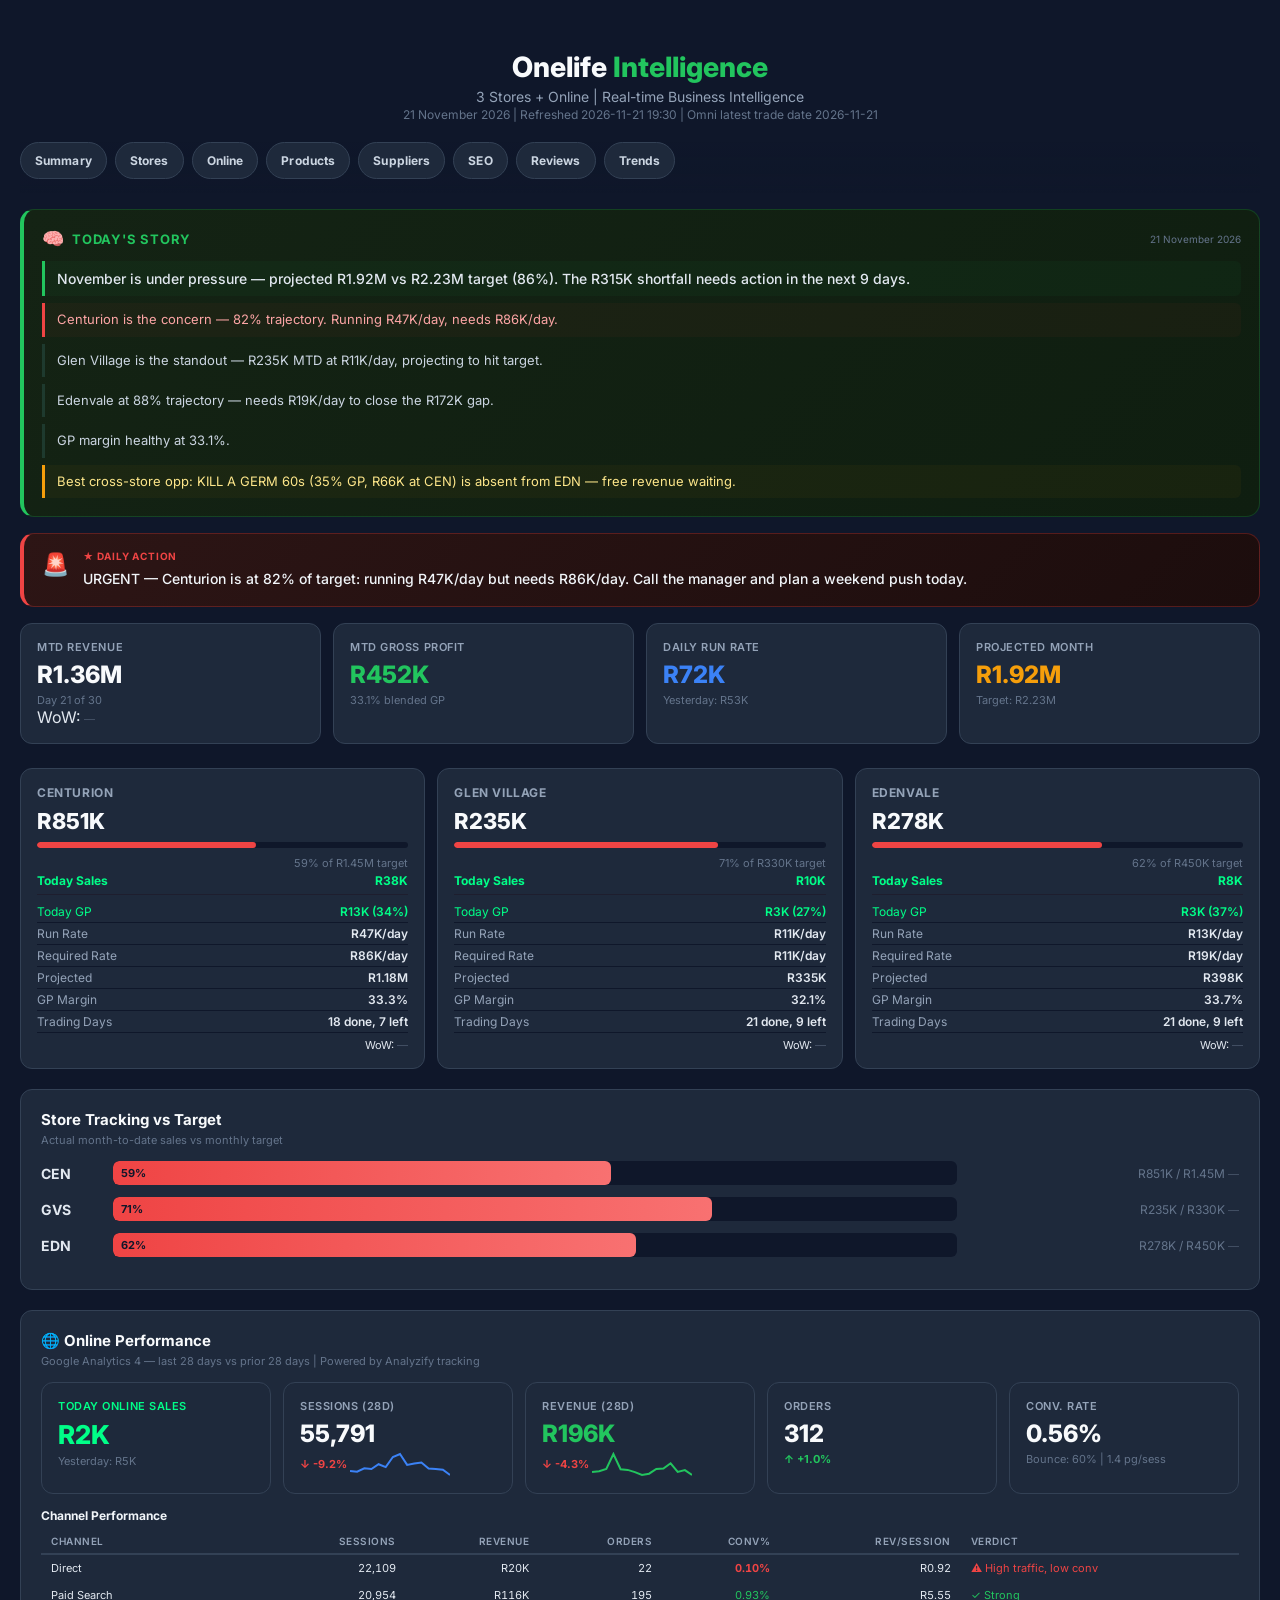
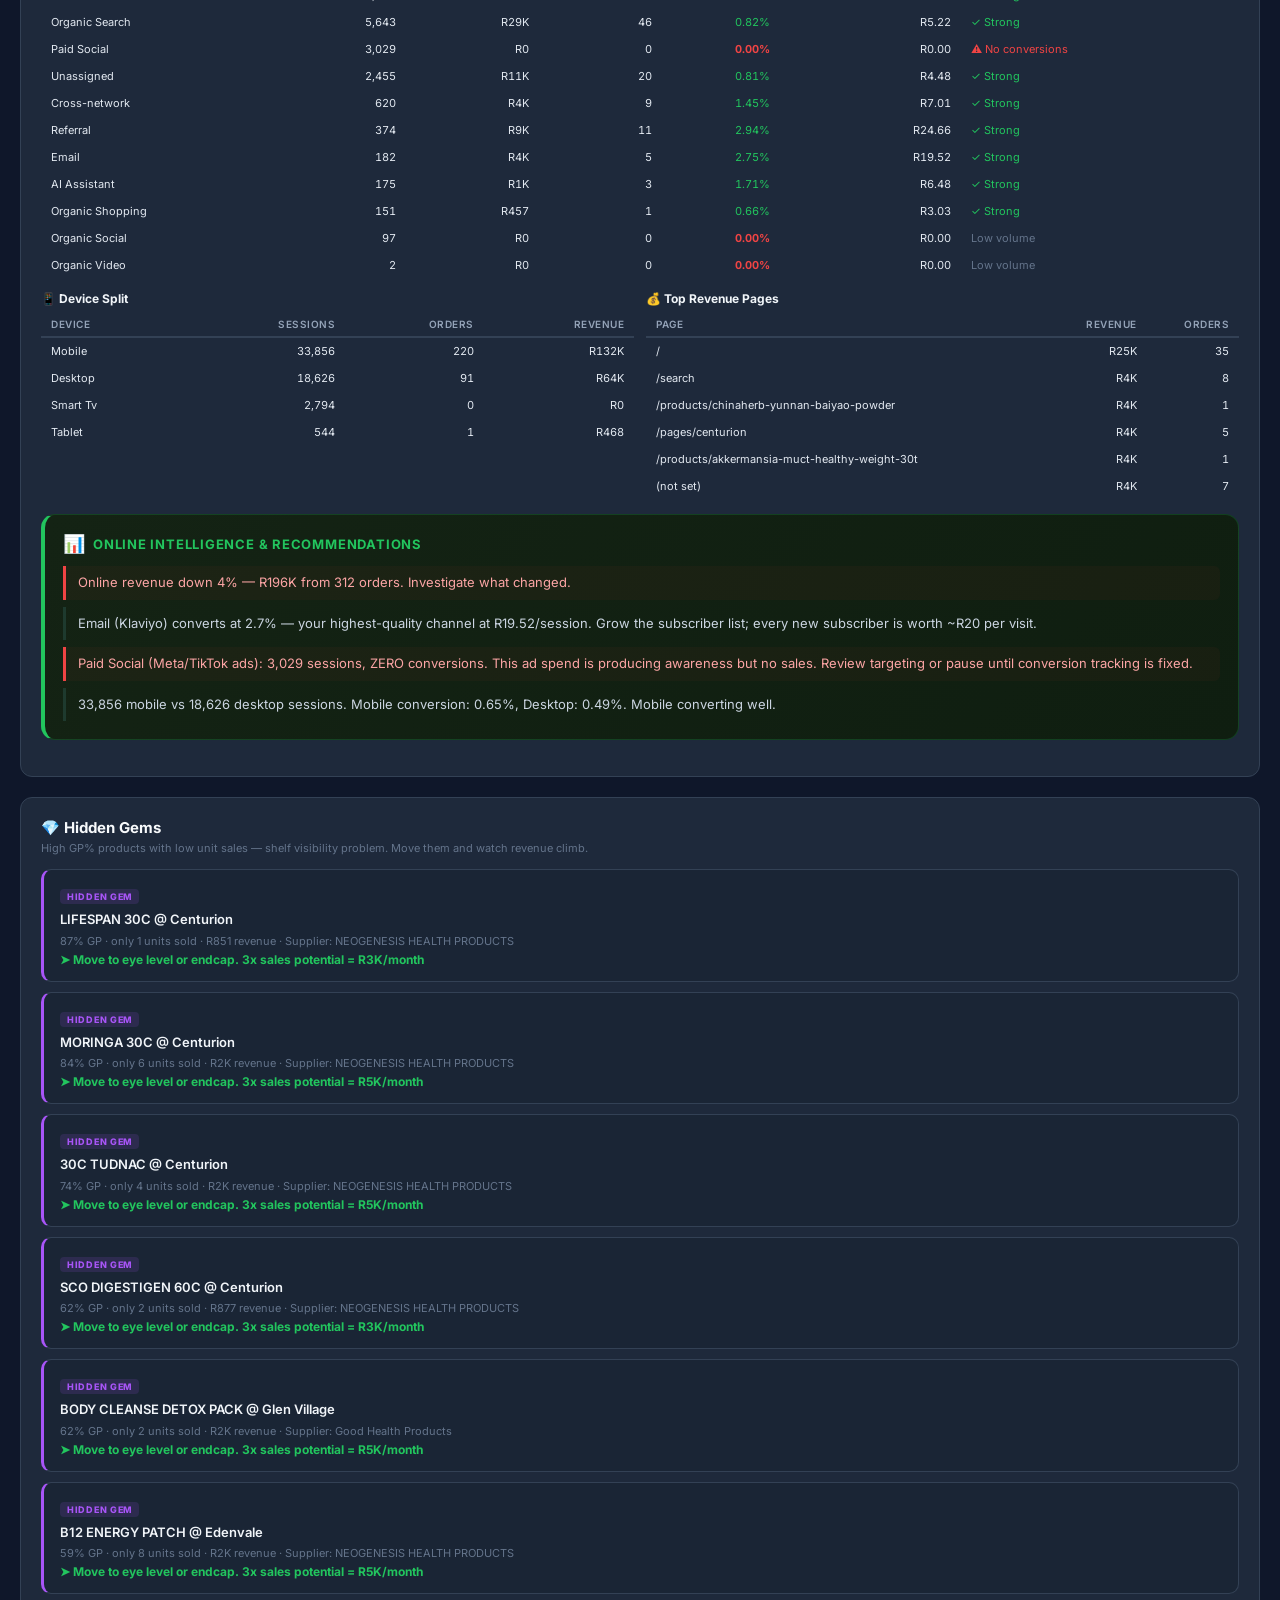
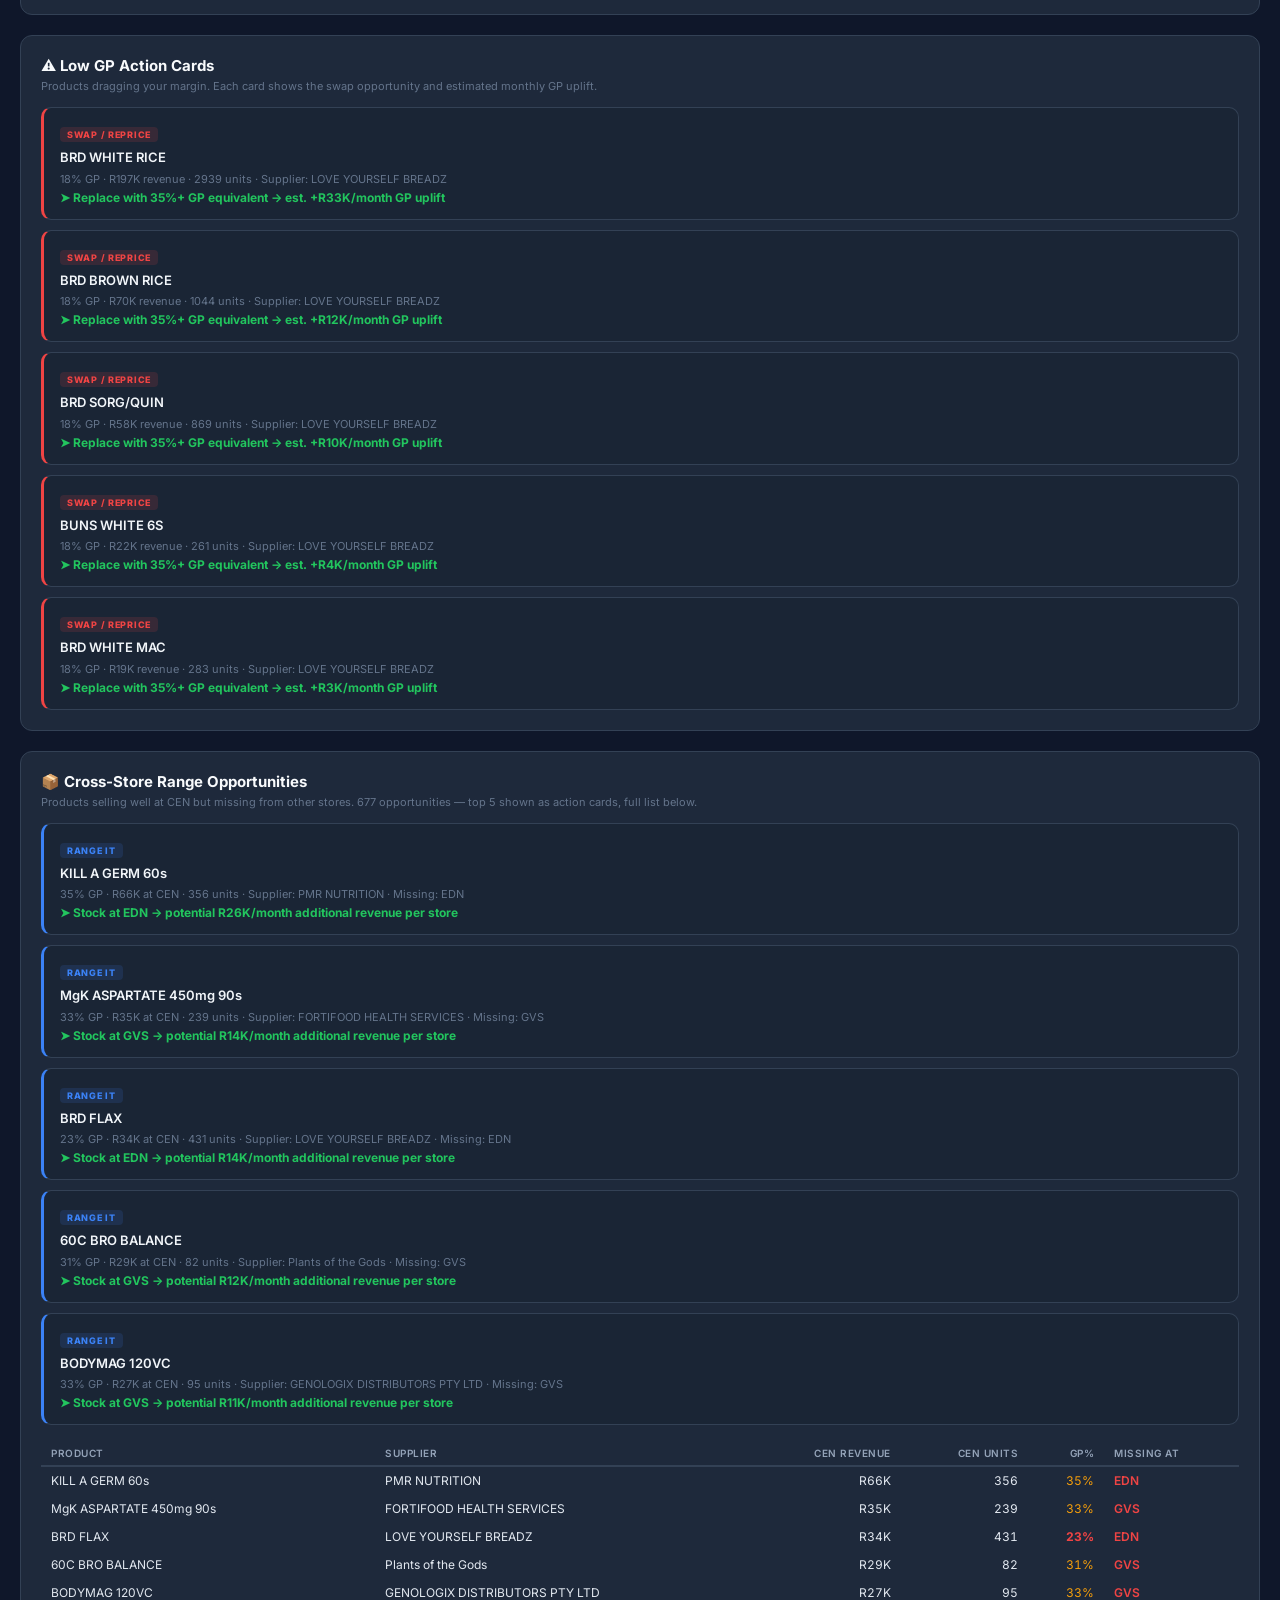
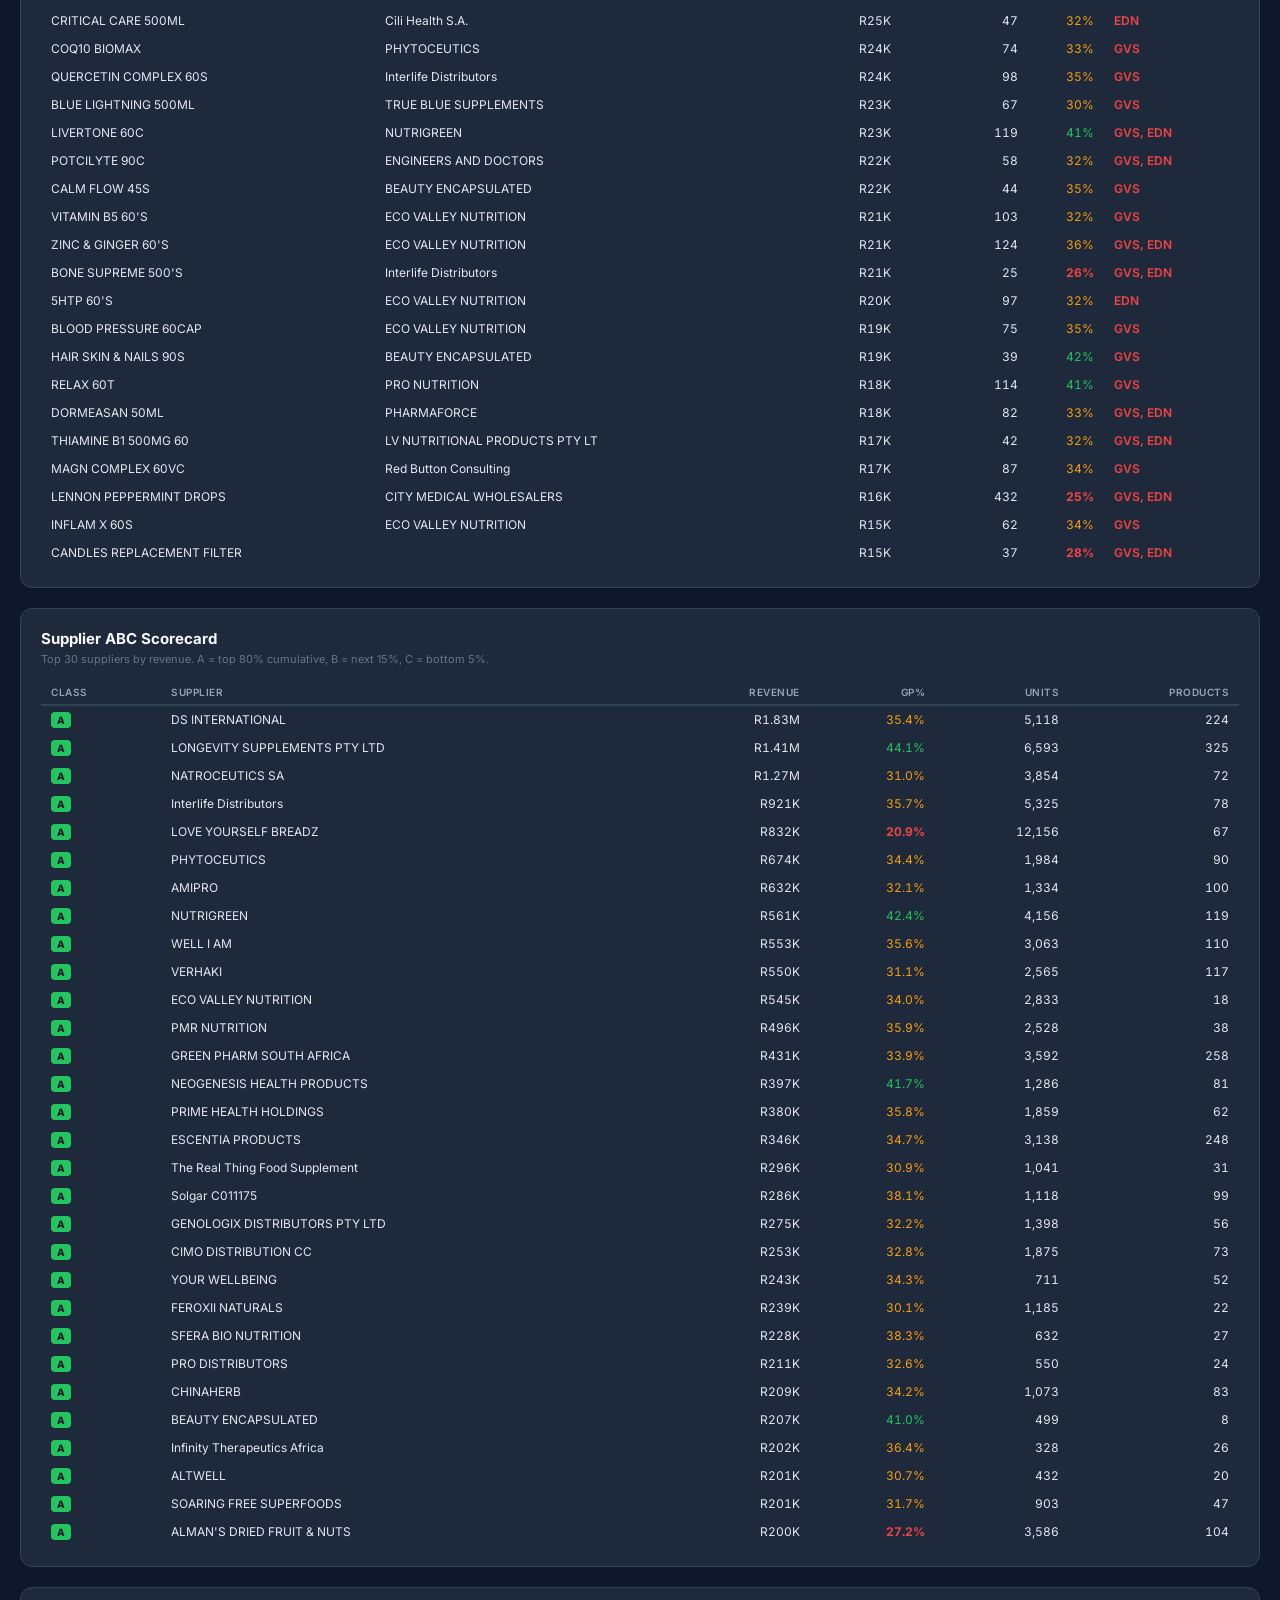
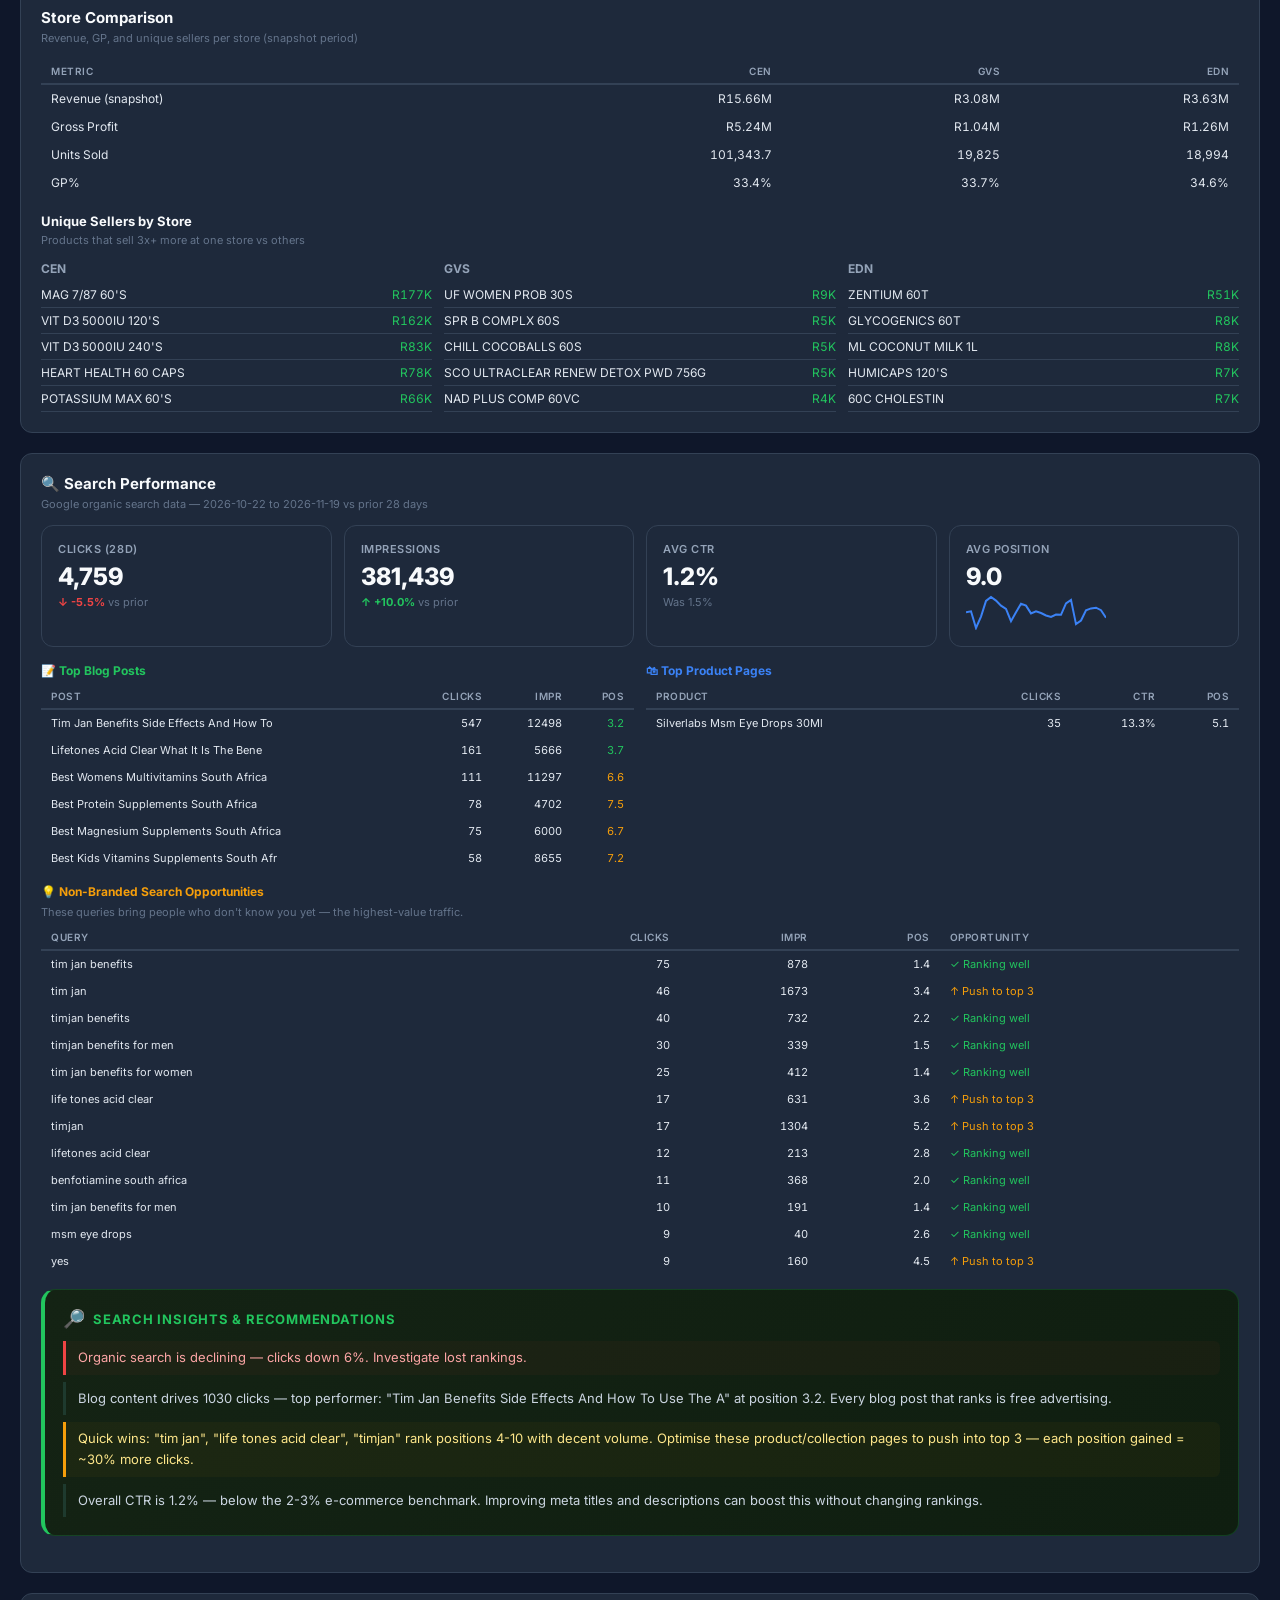
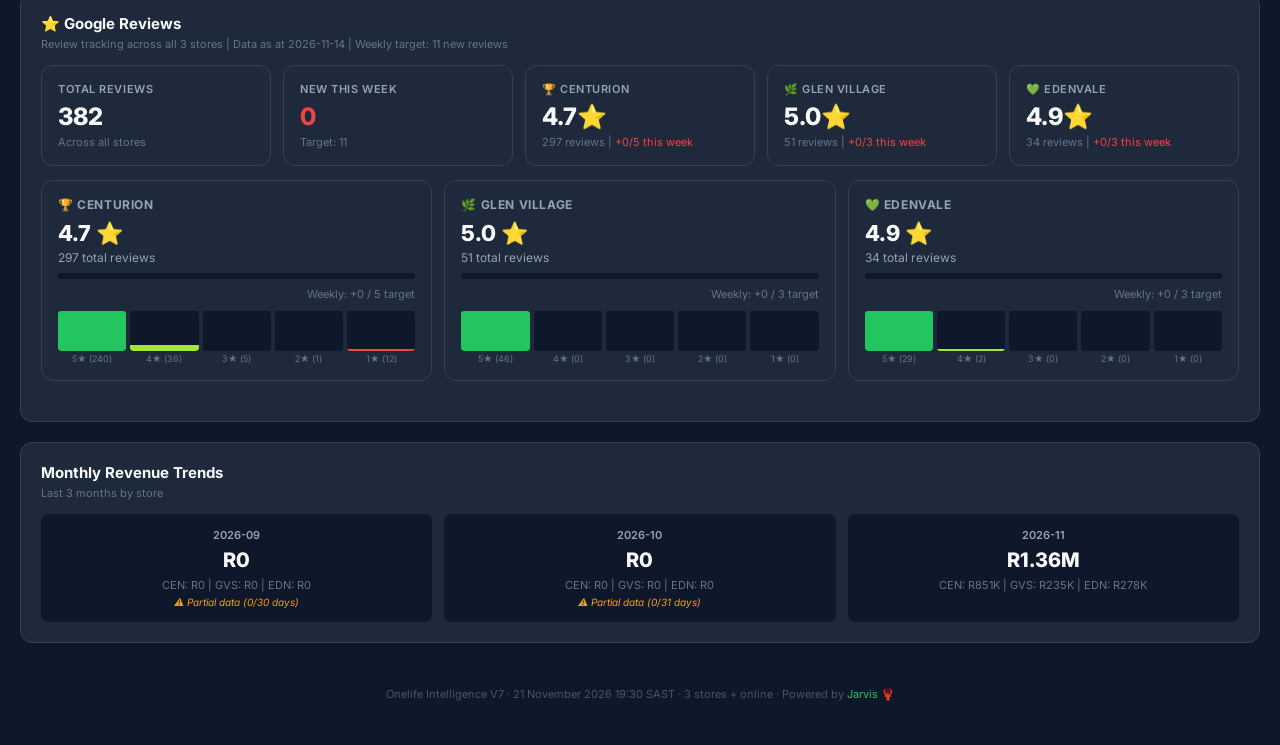
==== index.html @ 2c0de356 "chore: evening intelligence update" ====
<!DOCTYPE html>
<html lang="en"><head>
<meta charset="UTF-8"><meta name="viewport" content="width=device-width, initial-scale=1.0">
<title>Onelife Intelligence | V8</title>
<link href="https://fonts.googleapis.com/css2?family=Inter:wght@400;500;600;700;800&display=swap" rel="stylesheet">
<style>

*{margin:0;padding:0;box-sizing:border-box}
body{font-family:'Inter',sans-serif;background:#0f172a;color:#e2e8f0;min-height:100vh}
html{scroll-behavior:smooth}
.container{max-width:1400px;margin:0 auto;padding:20px}
header{text-align:center;padding:30px 0 20px}
header h1{font-size:28px;font-weight:800;color:#f8fafc}
header h1 span{color:#22c55e}
header .sub{color:#94a3b8;font-size:14px;margin-top:4px}
header .date{color:#64748b;font-size:12px;margin-top:2px}
.quick-nav{position:sticky;top:10px;z-index:30;display:flex;gap:8px;overflow-x:auto;padding:0 0 14px;margin-bottom:16px;background:linear-gradient(180deg,rgba(15,23,42,.98),rgba(15,23,42,.92) 82%,rgba(15,23,42,0))}
.quick-nav::-webkit-scrollbar{display:none}
.quick-nav a{display:inline-flex;align-items:center;justify-content:center;white-space:nowrap;padding:10px 14px;border-radius:999px;border:1px solid #334155;background:#1e293b;color:#cbd5e1;text-decoration:none;font-size:12px;font-weight:700;letter-spacing:.01em}
.quick-nav a:hover{background:#22c55e;color:#0f172a;border-color:#22c55e}
.jump-target{scroll-margin-top:90px}

.kpi-strip{display:grid;grid-template-columns:repeat(auto-fit,minmax(160px,1fr));gap:12px;margin-bottom:24px}
.kpi{background:#1e293b;border:1px solid #334155;border-radius:12px;padding:16px}
.kpi .label{color:#94a3b8;font-size:11px;font-weight:600;text-transform:uppercase;letter-spacing:.05em}
.kpi .val{font-size:24px;font-weight:800;color:#f8fafc;margin:6px 0 4px}
.kpi .note{color:#64748b;font-size:11px}
.green{color:#22c55e!important} .red{color:#ef4444!important} .blue{color:#3b82f6!important} .yellow{color:#f59e0b!important} .grey{color:#94a3b8!important}

.card{background:#1e293b;border:1px solid #334155;border-radius:12px;padding:20px;margin-bottom:20px;overflow-x:auto}
.card h3{color:#f8fafc;font-size:15px;margin-bottom:4px}
.card .desc{color:#64748b;font-size:11px;margin-bottom:14px}

.narrative{background:linear-gradient(135deg,#1e293b,#1a2332);border:1px solid #334155;border-left:4px solid #22c55e;border-radius:12px;padding:20px;margin-bottom:20px}
.narrative h3{color:#22c55e;font-size:13px;margin-bottom:10px}
.narrative p{line-height:1.7;color:#cbd5e1;font-size:13px}

/* Store Detail Cards */
.store-grid{display:grid;grid-template-columns:repeat(3,1fr);gap:12px;margin-bottom:20px}
.store-card{background:#1e293b;border:1px solid #334155;border-radius:12px;padding:16px}
.store-card .sname{font-size:12px;font-weight:700;color:#94a3b8;text-transform:uppercase;letter-spacing:.05em;margin-bottom:8px}
.store-card .srev{font-size:22px;font-weight:800;color:#f8fafc;margin-bottom:4px}
.store-card .srow{display:flex;justify-content:space-between;font-size:12px;color:#94a3b8;padding:3px 0;border-bottom:1px solid #0f172a}
.store-card .srow .sv{color:#e2e8f0;font-weight:600}
.store-card .bar-mini{background:#0f172a;border-radius:4px;height:6px;margin:8px 0;overflow:hidden}
.store-card .bar-fill{height:100%;border-radius:4px}
.bar-fill.ok{background:#22c55e} .bar-fill.warn{background:#f59e0b} .bar-fill.bad{background:#ef4444}
.store-card .spct{font-size:11px;color:#64748b;text-align:right}
.store-card .highlight{color:#22c55e;font-weight:700}
.store-card .alert{color:#ef4444;font-weight:700}

.progress-row{display:flex;align-items:center;margin-bottom:12px}
.progress-row .sn{width:60px;font-weight:700;font-size:14px}
.progress-row .bar-wrap{flex:1;background:#0f172a;border-radius:6px;height:24px;margin:0 12px;overflow:hidden}
.progress-row .bar{height:100%;border-radius:6px;display:flex;align-items:center;padding-left:8px;font-size:11px;font-weight:700;color:#0f172a}
.bar.ok{background:linear-gradient(90deg,#22c55e,#4ade80)}
.bar.warn{background:linear-gradient(90deg,#f59e0b,#fbbf24)}
.bar.bad{background:linear-gradient(90deg,#ef4444,#f87171)}
.progress-row .spark{width:130px;text-align:center}
.progress-row .tgt{width:140px;text-align:right;color:#64748b;font-size:12px}

table{width:100%;border-collapse:collapse;font-size:12px}
th{text-align:left;color:#94a3b8;font-weight:600;font-size:10px;text-transform:uppercase;letter-spacing:.05em;padding:6px 10px;border-bottom:2px solid #334155}
td{padding:6px 10px;border-bottom:1px solid #1e293b22}
.card table tr:hover{background:#0f172a}
.num{text-align:right;font-variant-numeric:tabular-nums}
.miss{color:#ef4444;font-weight:600}
.gph{color:#22c55e} .gpm{color:#f59e0b} .gpl{color:#ef4444;font-weight:700}

.abc-a{background:#22c55e;color:#0f172a;padding:2px 6px;border-radius:4px;font-weight:800;font-size:10px}
.abc-b{background:#3b82f6;color:#f8fafc;padding:2px 6px;border-radius:4px;font-weight:800;font-size:10px}
.abc-c{background:#64748b;color:#f8fafc;padding:2px 6px;border-radius:4px;font-weight:800;font-size:10px}

.ugrid{display:grid;grid-template-columns:repeat(3,1fr);gap:12px}
.ustore h4{color:#94a3b8;font-size:12px;margin-bottom:6px}
.uitem{padding:5px 0;border-bottom:1px solid #334155;font-size:12px;display:flex;justify-content:space-between}
.uitem .num{color:#22c55e}
.dim{color:#475569}

.mgrid{display:grid;grid-template-columns:repeat(3,1fr);gap:12px;text-align:center}
.mcard{background:#0f172a;border-radius:8px;padding:14px}
.mcard .mo{color:#94a3b8;font-size:11px;font-weight:600}
.mcard .tot{font-size:20px;font-weight:800;color:#f8fafc;margin:6px 0}
.mcard .bd{font-size:11px;color:#64748b}
.mcard .incomplete{color:#f59e0b;font-size:10px;font-style:italic;margin-top:4px}

.data-warning{background:#1e293b;border:1px solid #f59e0b;border-radius:8px;padding:12px;margin-bottom:16px;font-size:12px;color:#fbbf24;display:flex;align-items:center;gap:8px}
.data-warning .icon{font-size:16px}

/* Today's Story */
.story-card{background:linear-gradient(135deg,#142314,#0f1e10);border:1px solid #22c55e33;border-left:4px solid #22c55e;border-radius:14px;padding:18px;margin-bottom:16px}
.story-header{display:flex;align-items:center;gap:8px;margin-bottom:12px}
.story-title{color:#22c55e;font-size:13px;font-weight:700;text-transform:uppercase;letter-spacing:.06em}
.story-date{color:#64748b;font-size:10px;margin-left:auto}
.story-sentences{display:flex;flex-direction:column;gap:7px}
.story-sentence{color:#cbd5e1;font-size:13px;line-height:1.65;padding:6px 12px;border-left:3px solid #1e3a2e;border-radius:0 6px 6px 0}
.story-sentence.lead{color:#e2e8f0;font-size:14px;font-weight:500;border-left-color:#22c55e;background:#22c55e0a}
.story-sentence.alert-sentence{border-left-color:#ef4444;color:#fca5a5;background:#ef44440a}
.story-sentence.opp-sentence{border-left-color:#f59e0b;color:#fde68a;background:#f59e0b0a}

/* Daily Action */
.daily-action{border-radius:14px;padding:16px 18px;margin-bottom:16px;display:flex;align-items:flex-start;gap:14px}
.daily-action.urgent{background:linear-gradient(135deg,#2d1515,#1c0d0d);border:1px solid #ef444444;border-left:4px solid #ef4444}
.daily-action.opportunity{background:linear-gradient(135deg,#0e1e3a,#091525);border:1px solid #3b82f644;border-left:4px solid #3b82f6}
.daily-action.margin{background:linear-gradient(135deg,#1e1a0a,#150f05);border:1px solid #f59e0b44;border-left:4px solid #f59e0b}
.da-icon{font-size:22px;flex-shrink:0;margin-top:1px}
.da-label{font-size:10px;font-weight:700;text-transform:uppercase;letter-spacing:.08em;margin-bottom:5px}
.urgent .da-label{color:#ef4444}.opportunity .da-label{color:#3b82f6}.margin .da-label{color:#f59e0b}
.da-text{color:#f1f5f9;font-size:14px;line-height:1.65;font-weight:500}

/* Action Cards (low GP / hidden gems) */
.action-cards{display:flex;flex-direction:column;gap:10px}
.action-card{border-radius:10px;padding:14px 16px;border:1px solid #334155;background:#1a2535}
.action-card.swap{border-left:3px solid #ef4444}
.action-card.gem{border-left:3px solid #a855f7}
.action-card.range{border-left:3px solid #3b82f6}
.ac-badge{display:inline-block;font-size:9px;font-weight:800;text-transform:uppercase;letter-spacing:.08em;padding:2px 7px;border-radius:4px;margin-bottom:6px}
.ac-badge.swap{background:#ef444422;color:#ef4444}.ac-badge.gem{background:#a855f722;color:#a855f7}.ac-badge.range{background:#3b82f622;color:#3b82f6}
.ac-title{color:#f1f5f9;font-size:13px;font-weight:600;line-height:1.5;margin-bottom:4px}
.ac-meta{color:#64748b;font-size:11px}
.ac-uplift{color:#22c55e;font-weight:700;font-size:12px;margin-top:4px}

/* WoW badge in store card */
.store-wow{text-align:right;margin-top:5px;font-size:11px}

footer{text-align:center;padding:24px 0;color:#475569;font-size:11px}
footer .lo{color:#22c55e}

@media(max-width:768px){
.kpi-strip{grid-template-columns:repeat(2,1fr)}
.ugrid,.mgrid,.store-grid{grid-template-columns:1fr}
.progress-row .spark{display:none}
div[style*="grid-template-columns:1fr 1fr"]{grid-template-columns:1fr!important}
.quick-nav{top:8px;padding-bottom:12px}
}

</style></head><body><div class="container">
<header><h1>Onelife <span>Intelligence</span></h1>
<div class="sub">3 Stores + Online | Real-time Business Intelligence</div>
<div class="date">21 November 2026 | Refreshed 2026-11-21 19:30 | Omni latest trade date 2026-11-21</div>
</header>
<nav class="quick-nav">
<a href="#summary">Summary</a>
<a href="#stores">Stores</a>
<a href="#online">Online</a>
<a href="#products">Products</a>
<a href="#suppliers">Suppliers</a>
<a href="#seo">SEO</a>
<a href="#reviews">Reviews</a>
<a href="#trends">Trends</a>
</nav>
<div id="summary" class="jump-target"></div>
<div class="story-card">
<div class="story-header"><span style="font-size:18px">&#x1f9e0;</span><span class="story-title">Today's Story</span><span class="story-date">21 November 2026</span></div>
<div class="story-sentences">
<div class="story-sentence lead">November is under pressure — projected R1.92M vs R2.23M target (86%). The R315K shortfall needs action in the next 9 days.</div>
<div class="story-sentence alert-sentence">Centurion is the concern — 82% trajectory. Running R47K/day, needs R86K/day.</div>
<div class="story-sentence">Glen Village is the standout — R235K MTD at R11K/day, projecting to hit target.</div>
<div class="story-sentence">Edenvale at 88% trajectory — needs R19K/day to close the R172K gap.</div>
<div class="story-sentence">GP margin healthy at 33.1%.</div>
<div class="story-sentence opp-sentence">Best cross-store opp: KILL A GERM 60s (35% GP, R66K at CEN) is absent from EDN — free revenue waiting.</div>
</div></div>
<div class="daily-action urgent">
<div class="da-icon">&#x1f6a8;</div>
<div class="da-body">
<div class="da-label">&#x2605; Daily Action</div>
<div class="da-text">URGENT — Centurion is at 82% of target: running R47K/day but needs R86K/day. Call the manager and plan a weekend push today.</div>
</div></div>
<div class="kpi-strip">
<div class="kpi"><div class="label">MTD Revenue</div><div class="val">R1.36M</div><div class="note">Day 21 of 30</div><div class="wow">WoW: <span style="color:#475569;font-size:11px">—</span></div></div>
<div class="kpi"><div class="label">MTD Gross Profit</div><div class="val green">R452K</div><div class="note">33.1% blended GP</div></div>
<div class="kpi"><div class="label">Daily Run Rate</div><div class="val blue">R72K</div><div class="note">Yesterday: R53K</div></div>
<div class="kpi"><div class="label">Projected Month</div><div class="val yellow">R1.92M</div><div class="note">Target: R2.23M</div></div>
</div>
<div id="stores" class="jump-target"></div>
<div class="store-grid">
<div class="store-card">
<div class="sname">Centurion</div>
<div class="srev">R851K</div>
<div class="bar-mini"><div class="bar-fill bad" style="width:59%"></div></div>
<div class="spct">59% of R1.45M target</div>
<div class="srow" style="border-bottom:1px solid #1e1e2e;padding-bottom:6px;margin-bottom:6px"><span style="color:#00ff88;font-weight:700">Today Sales</span><span class="sv" style="color:#00ff88;font-weight:700">R38K</span></div>
<div class="srow"><span style="color:#00ff88">Today GP</span><span class="sv" style="color:#00ff88">R13K (34%)</span></div>
<div class="srow"><span>Run Rate</span><span class="sv">R47K/day</span></div>
<div class="srow"><span>Required Rate</span><span class="sv ">R86K/day</span></div>
<div class="srow"><span>Projected</span><span class="sv">R1.18M</span></div>
<div class="srow"><span>GP Margin</span><span class="sv">33.3%</span></div>
<div class="srow"><span>Trading Days</span><span class="sv">18 done, 7 left</span></div>
<div class="store-wow">WoW: <span style="color:#475569;font-size:11px">—</span></div>
</div>
<div class="store-card">
<div class="sname">Glen Village</div>
<div class="srev">R235K</div>
<div class="bar-mini"><div class="bar-fill bad" style="width:71%"></div></div>
<div class="spct">71% of R330K target</div>
<div class="srow" style="border-bottom:1px solid #1e1e2e;padding-bottom:6px;margin-bottom:6px"><span style="color:#00ff88;font-weight:700">Today Sales</span><span class="sv" style="color:#00ff88;font-weight:700">R10K</span></div>
<div class="srow"><span style="color:#00ff88">Today GP</span><span class="sv" style="color:#00ff88">R3K (27%)</span></div>
<div class="srow"><span>Run Rate</span><span class="sv">R11K/day</span></div>
<div class="srow"><span>Required Rate</span><span class="sv highlight">R11K/day</span></div>
<div class="srow"><span>Projected</span><span class="sv">R335K</span></div>
<div class="srow"><span>GP Margin</span><span class="sv">32.1%</span></div>
<div class="srow"><span>Trading Days</span><span class="sv">21 done, 9 left</span></div>
<div class="store-wow">WoW: <span style="color:#475569;font-size:11px">—</span></div>
</div>
<div class="store-card">
<div class="sname">Edenvale</div>
<div class="srev">R278K</div>
<div class="bar-mini"><div class="bar-fill bad" style="width:62%"></div></div>
<div class="spct">62% of R450K target</div>
<div class="srow" style="border-bottom:1px solid #1e1e2e;padding-bottom:6px;margin-bottom:6px"><span style="color:#00ff88;font-weight:700">Today Sales</span><span class="sv" style="color:#00ff88;font-weight:700">R8K</span></div>
<div class="srow"><span style="color:#00ff88">Today GP</span><span class="sv" style="color:#00ff88">R3K (37%)</span></div>
<div class="srow"><span>Run Rate</span><span class="sv">R13K/day</span></div>
<div class="srow"><span>Required Rate</span><span class="sv ">R19K/day</span></div>
<div class="srow"><span>Projected</span><span class="sv">R398K</span></div>
<div class="srow"><span>GP Margin</span><span class="sv">33.7%</span></div>
<div class="srow"><span>Trading Days</span><span class="sv">21 done, 9 left</span></div>
<div class="store-wow">WoW: <span style="color:#475569;font-size:11px">—</span></div>
</div>
</div>
<div class="card"><h3>Store Tracking vs Target</h3><div class="desc">Actual month-to-date sales vs monthly target</div>
<div class="progress-row"><div class="sn">CEN</div>
<div class="bar-wrap"><div class="bar bad" style="width:59%">59%</div></div>
<div class="spark"></div>
<div class="tgt">R851K / R1.45M <span style="color:#475569;font-size:11px">—</span></div></div>
<div class="progress-row"><div class="sn">GVS</div>
<div class="bar-wrap"><div class="bar bad" style="width:71%">71%</div></div>
<div class="spark"></div>
<div class="tgt">R235K / R330K <span style="color:#475569;font-size:11px">—</span></div></div>
<div class="progress-row"><div class="sn">EDN</div>
<div class="bar-wrap"><div class="bar bad" style="width:62%">62%</div></div>
<div class="spark"></div>
<div class="tgt">R278K / R450K <span style="color:#475569;font-size:11px">—</span></div></div>
</div>
<div id="online" class="card jump-target"><h3>&#x1f310; Online Performance</h3>
<div class="desc">Google Analytics 4 — last 28 days vs prior 28 days | Powered by Analyzify tracking</div>
<div class="kpi-strip" style="margin-bottom:14px">
<div class="kpi"><div class="label" style="color:#00ff88">Today Online Sales</div><div class="val" style="color:#00ff88;font-size:26px">R2K</div><div class="note">Yesterday: R5K</div></div>
<div class="kpi"><div class="label">Sessions (28d)</div><div class="val">55,791</div><div class="note"><span style="color:#ef4444;font-size:11px;font-weight:700">↓&nbsp;-9.2%</span> <svg width="100" height="25" style="vertical-align:middle"><polyline points="0.0,18.9 7.1,19.7 14.3,16.3 21.4,17.0 28.6,12.2 35.7,15.1 42.9,5.0 50.0,2.0 57.1,12.9 64.3,11.5 71.4,10.6 78.6,16.5 85.7,16.9 92.9,17.8 100.0,23.0" fill="none" stroke="#3b82f6" stroke-width="2"/></svg></div></div>
<div class="kpi"><div class="label">Revenue (28d)</div><div class="val green">R196K</div><div class="note"><span style="color:#ef4444;font-size:11px;font-weight:700">↓&nbsp;-4.3%</span> <svg width="100" height="25" style="vertical-align:middle"><polyline points="0.0,20.0 7.1,19.2 14.3,17.0 21.4,2.0 28.6,17.2 35.7,17.9 42.9,20.1 50.0,23.0 57.1,21.7 64.3,17.0 71.4,16.6 78.6,11.3 85.7,19.9 92.9,18.1 100.0,23.0" fill="none" stroke="#22c55e" stroke-width="2"/></svg></div></div>
<div class="kpi"><div class="label">Orders</div><div class="val">312</div><div class="note"><span style="color:#22c55e;font-size:11px;font-weight:700">↑&nbsp;+1.0%</span></div></div>
<div class="kpi"><div class="label">Conv. Rate</div><div class="val">0.56%</div><div class="note">Bounce: 60% | 1.4 pg/sess</div></div>
</div>
<h4 style="color:#f1f5f9;font-size:12px;margin-bottom:6px">Channel Performance</h4>
<table style="font-size:11px"><thead><tr><th>Channel</th><th class="num">Sessions</th><th class="num">Revenue</th><th class="num">Orders</th><th class="num">Conv%</th><th class="num">Rev/Session</th><th>Verdict</th></tr></thead><tbody>
<tr><td>Direct</td><td class="num">22,109</td><td class="num">R20K</td><td class="num">22</td><td class="num gpl">0.10%</td><td class="num">R0.92</td><td><span style="color:#ef4444">&#x26a0; High traffic, low conv</span></td></tr>
<tr><td>Paid Search</td><td class="num">20,954</td><td class="num">R116K</td><td class="num">195</td><td class="num gph">0.93%</td><td class="num">R5.55</td><td><span style="color:#22c55e">&#x2713; Strong</span></td></tr>
<tr><td>Organic Search</td><td class="num">5,643</td><td class="num">R29K</td><td class="num">46</td><td class="num gph">0.82%</td><td class="num">R5.22</td><td><span style="color:#22c55e">&#x2713; Strong</span></td></tr>
<tr><td>Paid Social</td><td class="num">3,029</td><td class="num">R0</td><td class="num">0</td><td class="num gpl">0.00%</td><td class="num">R0.00</td><td><span style="color:#ef4444">&#x26a0; No conversions</span></td></tr>
<tr><td>Unassigned</td><td class="num">2,455</td><td class="num">R11K</td><td class="num">20</td><td class="num gph">0.81%</td><td class="num">R4.48</td><td><span style="color:#22c55e">&#x2713; Strong</span></td></tr>
<tr><td>Cross-network</td><td class="num">620</td><td class="num">R4K</td><td class="num">9</td><td class="num gph">1.45%</td><td class="num">R7.01</td><td><span style="color:#22c55e">&#x2713; Strong</span></td></tr>
<tr><td>Referral</td><td class="num">374</td><td class="num">R9K</td><td class="num">11</td><td class="num gph">2.94%</td><td class="num">R24.66</td><td><span style="color:#22c55e">&#x2713; Strong</span></td></tr>
<tr><td>Email</td><td class="num">182</td><td class="num">R4K</td><td class="num">5</td><td class="num gph">2.75%</td><td class="num">R19.52</td><td><span style="color:#22c55e">&#x2713; Strong</span></td></tr>
<tr><td>AI Assistant</td><td class="num">175</td><td class="num">R1K</td><td class="num">3</td><td class="num gph">1.71%</td><td class="num">R6.48</td><td><span style="color:#22c55e">&#x2713; Strong</span></td></tr>
<tr><td>Organic Shopping</td><td class="num">151</td><td class="num">R457</td><td class="num">1</td><td class="num gph">0.66%</td><td class="num">R3.03</td><td><span style="color:#22c55e">&#x2713; Strong</span></td></tr>
<tr><td>Organic Social</td><td class="num">97</td><td class="num">R0</td><td class="num">0</td><td class="num gpl">0.00%</td><td class="num">R0.00</td><td><span style="color:#64748b">Low volume</span></td></tr>
<tr><td>Organic Video</td><td class="num">2</td><td class="num">R0</td><td class="num">0</td><td class="num gpl">0.00%</td><td class="num">R0.00</td><td><span style="color:#64748b">Low volume</span></td></tr>
</tbody></table>
<div style="display:grid;grid-template-columns:1fr 1fr;gap:12px;margin-top:12px">
<div>
<h4 style="color:#f1f5f9;font-size:12px;margin-bottom:6px">&#x1f4f1; Device Split</h4>
<table style="font-size:11px"><thead><tr><th>Device</th><th class="num">Sessions</th><th class="num">Orders</th><th class="num">Revenue</th></tr></thead><tbody>
<tr><td>Mobile</td><td class="num">33,856</td><td class="num">220</td><td class="num">R132K</td></tr>
<tr><td>Desktop</td><td class="num">18,626</td><td class="num">91</td><td class="num">R64K</td></tr>
<tr><td>Smart Tv</td><td class="num">2,794</td><td class="num">0</td><td class="num">R0</td></tr>
<tr><td>Tablet</td><td class="num">544</td><td class="num">1</td><td class="num">R468</td></tr>
</tbody></table></div>
<div>
<h4 style="color:#f1f5f9;font-size:12px;margin-bottom:6px">&#x1f4b0; Top Revenue Pages</h4>
<table style="font-size:11px"><thead><tr><th>Page</th><th class="num">Revenue</th><th class="num">Orders</th></tr></thead><tbody>
<tr><td>/</td><td class="num">R25K</td><td class="num">35</td></tr>
<tr><td>/search</td><td class="num">R4K</td><td class="num">8</td></tr>
<tr><td>/products/chinaherb-yunnan-baiyao-powder</td><td class="num">R4K</td><td class="num">1</td></tr>
<tr><td>/pages/centurion</td><td class="num">R4K</td><td class="num">5</td></tr>
<tr><td>/products/akkermansia-muct-healthy-weight-30t</td><td class="num">R4K</td><td class="num">1</td></tr>
<tr><td>(not set)</td><td class="num">R4K</td><td class="num">7</td></tr>
</tbody></table></div>
</div>
<div class="story-card" style="margin-top:14px">
<div class="story-header"><span style="font-size:18px">&#x1f4ca;</span><span class="story-title">Online Intelligence &amp; Recommendations</span></div>
<div class="story-sentences">
<div class="story-sentence alert-sentence">Online revenue down 4% — R196K from 312 orders. Investigate what changed.</div>
<div class="story-sentence">Email (Klaviyo) converts at 2.7% — your highest-quality channel at R19.52/session. Grow the subscriber list; every new subscriber is worth ~R20 per visit.</div>
<div class="story-sentence alert-sentence">Paid Social (Meta/TikTok ads): 3,029 sessions, ZERO conversions. This ad spend is producing awareness but no sales. Review targeting or pause until conversion tracking is fixed.</div>
<div class="story-sentence">33,856 mobile vs 18,626 desktop sessions. Mobile conversion: 0.65%, Desktop: 0.49%. Mobile converting well.</div>
</div></div>
</div>
<div id="products" class="card jump-target"><h3>&#x1f48e; Hidden Gems</h3>
<div class="desc">High GP% products with low unit sales — shelf visibility problem. Move them and watch revenue climb.</div>
<div class="action-cards">
<div class="action-card gem">
<span class="ac-badge gem">Hidden Gem</span>
<div class="ac-title">LIFESPAN 30C @ Centurion</div>
<div class="ac-meta">87% GP &middot; only 1 units sold &middot; R851 revenue &middot; Supplier: NEOGENESIS HEALTH PRODUCTS</div>
<div class="ac-uplift">&#x27a4; Move to eye level or endcap. 3x sales potential = R3K/month</div>
</div>
<div class="action-card gem">
<span class="ac-badge gem">Hidden Gem</span>
<div class="ac-title">MORINGA 30C @ Centurion</div>
<div class="ac-meta">84% GP &middot; only 6 units sold &middot; R2K revenue &middot; Supplier: NEOGENESIS HEALTH PRODUCTS</div>
<div class="ac-uplift">&#x27a4; Move to eye level or endcap. 3x sales potential = R5K/month</div>
</div>
<div class="action-card gem">
<span class="ac-badge gem">Hidden Gem</span>
<div class="ac-title">30C TUDNAC @ Centurion</div>
<div class="ac-meta">74% GP &middot; only 4 units sold &middot; R2K revenue &middot; Supplier: NEOGENESIS HEALTH PRODUCTS</div>
<div class="ac-uplift">&#x27a4; Move to eye level or endcap. 3x sales potential = R5K/month</div>
</div>
<div class="action-card gem">
<span class="ac-badge gem">Hidden Gem</span>
<div class="ac-title">SCO DIGESTIGEN 60C @ Centurion</div>
<div class="ac-meta">62% GP &middot; only 2 units sold &middot; R877 revenue &middot; Supplier: NEOGENESIS HEALTH PRODUCTS</div>
<div class="ac-uplift">&#x27a4; Move to eye level or endcap. 3x sales potential = R3K/month</div>
</div>
<div class="action-card gem">
<span class="ac-badge gem">Hidden Gem</span>
<div class="ac-title">BODY CLEANSE DETOX PACK @ Glen Village</div>
<div class="ac-meta">62% GP &middot; only 2 units sold &middot; R2K revenue &middot; Supplier: Good Health Products</div>
<div class="ac-uplift">&#x27a4; Move to eye level or endcap. 3x sales potential = R5K/month</div>
</div>
<div class="action-card gem">
<span class="ac-badge gem">Hidden Gem</span>
<div class="ac-title">B12 ENERGY PATCH @ Edenvale</div>
<div class="ac-meta">59% GP &middot; only 8 units sold &middot; R2K revenue &middot; Supplier: NEOGENESIS HEALTH PRODUCTS</div>
<div class="ac-uplift">&#x27a4; Move to eye level or endcap. 3x sales potential = R5K/month</div>
</div>
</div></div>
<div class="card"><h3>&#x26a0;&#xfe0f; Low GP Action Cards</h3>
<div class="desc">Products dragging your margin. Each card shows the swap opportunity and estimated monthly GP uplift.</div>
<div class="action-cards">
<div class="action-card swap">
<span class="ac-badge swap">Swap / Reprice</span>
<div class="ac-title">BRD WHITE RICE</div>
<div class="ac-meta">18% GP &middot; R197K revenue &middot; 2939 units &middot; Supplier: LOVE YOURSELF BREADZ</div>
<div class="ac-uplift">&#x27a4; Replace with 35%+ GP equivalent &rarr; est. +R33K/month GP uplift</div>
</div>
<div class="action-card swap">
<span class="ac-badge swap">Swap / Reprice</span>
<div class="ac-title">BRD BROWN RICE</div>
<div class="ac-meta">18% GP &middot; R70K revenue &middot; 1044 units &middot; Supplier: LOVE YOURSELF BREADZ</div>
<div class="ac-uplift">&#x27a4; Replace with 35%+ GP equivalent &rarr; est. +R12K/month GP uplift</div>
</div>
<div class="action-card swap">
<span class="ac-badge swap">Swap / Reprice</span>
<div class="ac-title">BRD SORG/QUIN</div>
<div class="ac-meta">18% GP &middot; R58K revenue &middot; 869 units &middot; Supplier: LOVE YOURSELF BREADZ</div>
<div class="ac-uplift">&#x27a4; Replace with 35%+ GP equivalent &rarr; est. +R10K/month GP uplift</div>
</div>
<div class="action-card swap">
<span class="ac-badge swap">Swap / Reprice</span>
<div class="ac-title">BUNS WHITE  6S</div>
<div class="ac-meta">18% GP &middot; R22K revenue &middot; 261 units &middot; Supplier: LOVE YOURSELF BREADZ</div>
<div class="ac-uplift">&#x27a4; Replace with 35%+ GP equivalent &rarr; est. +R4K/month GP uplift</div>
</div>
<div class="action-card swap">
<span class="ac-badge swap">Swap / Reprice</span>
<div class="ac-title">BRD WHITE MAC</div>
<div class="ac-meta">18% GP &middot; R19K revenue &middot; 283 units &middot; Supplier: LOVE YOURSELF BREADZ</div>
<div class="ac-uplift">&#x27a4; Replace with 35%+ GP equivalent &rarr; est. +R3K/month GP uplift</div>
</div>
</div></div>
<div class="card"><h3>&#x1f4e6; Cross-Store Range Opportunities</h3>
<div class="desc">Products selling well at CEN but missing from other stores. 677 opportunities — top 5 shown as action cards, full list below.</div>
<div class="action-cards" style="margin-bottom:16px">
<div class="action-card range">
<span class="ac-badge range">Range It</span>
<div class="ac-title">KILL A GERM 60s</div>
<div class="ac-meta">35% GP &middot; R66K at CEN &middot; 356 units &middot; Supplier: PMR NUTRITION &middot; Missing: EDN</div>
<div class="ac-uplift">&#x27a4; Stock at EDN &rarr; potential R26K/month additional revenue per store</div>
</div>
<div class="action-card range">
<span class="ac-badge range">Range It</span>
<div class="ac-title">MgK ASPARTATE 450mg 90s</div>
<div class="ac-meta">33% GP &middot; R35K at CEN &middot; 239 units &middot; Supplier: FORTIFOOD HEALTH SERVICES &middot; Missing: GVS</div>
<div class="ac-uplift">&#x27a4; Stock at GVS &rarr; potential R14K/month additional revenue per store</div>
</div>
<div class="action-card range">
<span class="ac-badge range">Range It</span>
<div class="ac-title">BRD FLAX</div>
<div class="ac-meta">23% GP &middot; R34K at CEN &middot; 431 units &middot; Supplier: LOVE YOURSELF BREADZ &middot; Missing: EDN</div>
<div class="ac-uplift">&#x27a4; Stock at EDN &rarr; potential R14K/month additional revenue per store</div>
</div>
<div class="action-card range">
<span class="ac-badge range">Range It</span>
<div class="ac-title">60C BRO BALANCE</div>
<div class="ac-meta">31% GP &middot; R29K at CEN &middot; 82 units &middot; Supplier: Plants of the Gods &middot; Missing: GVS</div>
<div class="ac-uplift">&#x27a4; Stock at GVS &rarr; potential R12K/month additional revenue per store</div>
</div>
<div class="action-card range">
<span class="ac-badge range">Range It</span>
<div class="ac-title">BODYMAG 120VC</div>
<div class="ac-meta">33% GP &middot; R27K at CEN &middot; 95 units &middot; Supplier: GENOLOGIX DISTRIBUTORS PTY LTD &middot; Missing: GVS</div>
<div class="ac-uplift">&#x27a4; Stock at GVS &rarr; potential R11K/month additional revenue per store</div>
</div>
</div>
<table><thead><tr><th>Product</th><th>Supplier</th><th class="num">CEN Revenue</th><th class="num">CEN Units</th><th class="num">GP%</th><th>Missing At</th></tr></thead><tbody>
<tr><td>KILL A GERM 60s</td><td>PMR NUTRITION</td><td class="num">R66K</td><td class="num">356</td><td class="num gpm">35%</td><td class="miss">EDN</td></tr>
<tr><td>MgK ASPARTATE 450mg 90s</td><td>FORTIFOOD HEALTH SERVICES</td><td class="num">R35K</td><td class="num">239</td><td class="num gpm">33%</td><td class="miss">GVS</td></tr>
<tr><td>BRD FLAX</td><td>LOVE YOURSELF BREADZ</td><td class="num">R34K</td><td class="num">431</td><td class="num gpl">23%</td><td class="miss">EDN</td></tr>
<tr><td>60C BRO BALANCE</td><td>Plants of the Gods</td><td class="num">R29K</td><td class="num">82</td><td class="num gpm">31%</td><td class="miss">GVS</td></tr>
<tr><td>BODYMAG 120VC</td><td>GENOLOGIX DISTRIBUTORS PTY LTD</td><td class="num">R27K</td><td class="num">95</td><td class="num gpm">33%</td><td class="miss">GVS</td></tr>
<tr><td>CRITICAL CARE 500ML</td><td>Cili Health S.A.</td><td class="num">R25K</td><td class="num">47</td><td class="num gpm">32%</td><td class="miss">EDN</td></tr>
<tr><td>COQ10 BIOMAX</td><td>PHYTOCEUTICS</td><td class="num">R24K</td><td class="num">74</td><td class="num gpm">33%</td><td class="miss">GVS</td></tr>
<tr><td>QUERCETIN COMPLEX 60S</td><td>Interlife Distributors</td><td class="num">R24K</td><td class="num">98</td><td class="num gpm">35%</td><td class="miss">GVS</td></tr>
<tr><td>BLUE LIGHTNING 500ML</td><td>TRUE BLUE SUPPLEMENTS</td><td class="num">R23K</td><td class="num">67</td><td class="num gpm">30%</td><td class="miss">GVS</td></tr>
<tr><td>LIVERTONE 60C</td><td>NUTRIGREEN</td><td class="num">R23K</td><td class="num">119</td><td class="num gph">41%</td><td class="miss">GVS, EDN</td></tr>
<tr><td>POTCILYTE 90C</td><td>ENGINEERS AND DOCTORS</td><td class="num">R22K</td><td class="num">58</td><td class="num gpm">32%</td><td class="miss">GVS, EDN</td></tr>
<tr><td>CALM FLOW 45S</td><td>BEAUTY ENCAPSULATED</td><td class="num">R22K</td><td class="num">44</td><td class="num gpm">35%</td><td class="miss">GVS</td></tr>
<tr><td>VITAMIN B5 60'S</td><td>ECO VALLEY NUTRITION</td><td class="num">R21K</td><td class="num">103</td><td class="num gpm">32%</td><td class="miss">GVS</td></tr>
<tr><td>ZINC &amp; GINGER 60'S</td><td>ECO VALLEY NUTRITION</td><td class="num">R21K</td><td class="num">124</td><td class="num gpm">36%</td><td class="miss">GVS, EDN</td></tr>
<tr><td>BONE SUPREME 500'S</td><td>Interlife Distributors</td><td class="num">R21K</td><td class="num">25</td><td class="num gpl">26%</td><td class="miss">GVS, EDN</td></tr>
<tr><td>5HTP 60'S</td><td>ECO VALLEY NUTRITION</td><td class="num">R20K</td><td class="num">97</td><td class="num gpm">32%</td><td class="miss">EDN</td></tr>
<tr><td>BLOOD PRESSURE 60CAP</td><td>ECO VALLEY NUTRITION</td><td class="num">R19K</td><td class="num">75</td><td class="num gpm">35%</td><td class="miss">GVS</td></tr>
<tr><td>HAIR SKIN &amp; NAILS 90S</td><td>BEAUTY ENCAPSULATED</td><td class="num">R19K</td><td class="num">39</td><td class="num gph">42%</td><td class="miss">GVS</td></tr>
<tr><td>RELAX 60T</td><td>PRO NUTRITION</td><td class="num">R18K</td><td class="num">114</td><td class="num gph">41%</td><td class="miss">GVS</td></tr>
<tr><td>DORMEASAN 50ML</td><td>PHARMAFORCE</td><td class="num">R18K</td><td class="num">82</td><td class="num gpm">33%</td><td class="miss">GVS, EDN</td></tr>
<tr><td>THIAMINE B1 500MG 60</td><td>LV NUTRITIONAL PRODUCTS PTY LT</td><td class="num">R17K</td><td class="num">42</td><td class="num gpm">32%</td><td class="miss">GVS, EDN</td></tr>
<tr><td>MAGN COMPLEX 60VC</td><td>Red Button Consulting</td><td class="num">R17K</td><td class="num">87</td><td class="num gpm">34%</td><td class="miss">GVS</td></tr>
<tr><td>LENNON PEPPERMINT DROPS</td><td>CITY MEDICAL WHOLESALERS</td><td class="num">R16K</td><td class="num">432</td><td class="num gpl">25%</td><td class="miss">GVS, EDN</td></tr>
<tr><td>INFLAM X 60S</td><td>ECO VALLEY NUTRITION</td><td class="num">R15K</td><td class="num">62</td><td class="num gpm">34%</td><td class="miss">GVS</td></tr>
<tr><td>CANDLES REPLACEMENT FILTER</td><td></td><td class="num">R15K</td><td class="num">37</td><td class="num gpl">28%</td><td class="miss">GVS, EDN</td></tr>
</tbody></table></div>
<div id="suppliers" class="card jump-target"><h3>Supplier ABC Scorecard</h3>
<div class="desc">Top 30 suppliers by revenue. A = top 80% cumulative, B = next 15%, C = bottom 5%.</div>
<table><thead><tr><th>Class</th><th>Supplier</th><th class="num">Revenue</th><th class="num">GP%</th><th class="num">Units</th><th class="num">Products</th></tr></thead><tbody>
<tr><td><span class="abc-a">A</span></td><td>DS INTERNATIONAL</td><td class="num">R1.83M</td><td class="num gpm">35.4%</td><td class="num">5,118</td><td class="num">224</td></tr>
<tr><td><span class="abc-a">A</span></td><td>LONGEVITY SUPPLEMENTS PTY LTD</td><td class="num">R1.41M</td><td class="num gph">44.1%</td><td class="num">6,593</td><td class="num">325</td></tr>
<tr><td><span class="abc-a">A</span></td><td>NATROCEUTICS SA</td><td class="num">R1.27M</td><td class="num gpm">31.0%</td><td class="num">3,854</td><td class="num">72</td></tr>
<tr><td><span class="abc-a">A</span></td><td>Interlife Distributors</td><td class="num">R921K</td><td class="num gpm">35.7%</td><td class="num">5,325</td><td class="num">78</td></tr>
<tr><td><span class="abc-a">A</span></td><td>LOVE YOURSELF BREADZ</td><td class="num">R832K</td><td class="num gpl">20.9%</td><td class="num">12,156</td><td class="num">67</td></tr>
<tr><td><span class="abc-a">A</span></td><td>PHYTOCEUTICS</td><td class="num">R674K</td><td class="num gpm">34.4%</td><td class="num">1,984</td><td class="num">90</td></tr>
<tr><td><span class="abc-a">A</span></td><td>AMIPRO</td><td class="num">R632K</td><td class="num gpm">32.1%</td><td class="num">1,334</td><td class="num">100</td></tr>
<tr><td><span class="abc-a">A</span></td><td>NUTRIGREEN</td><td class="num">R561K</td><td class="num gph">42.4%</td><td class="num">4,156</td><td class="num">119</td></tr>
<tr><td><span class="abc-a">A</span></td><td>WELL I AM</td><td class="num">R553K</td><td class="num gpm">35.6%</td><td class="num">3,063</td><td class="num">110</td></tr>
<tr><td><span class="abc-a">A</span></td><td>VERHAKI</td><td class="num">R550K</td><td class="num gpm">31.1%</td><td class="num">2,565</td><td class="num">117</td></tr>
<tr><td><span class="abc-a">A</span></td><td>ECO VALLEY NUTRITION</td><td class="num">R545K</td><td class="num gpm">34.0%</td><td class="num">2,833</td><td class="num">18</td></tr>
<tr><td><span class="abc-a">A</span></td><td>PMR NUTRITION</td><td class="num">R496K</td><td class="num gpm">35.9%</td><td class="num">2,528</td><td class="num">38</td></tr>
<tr><td><span class="abc-a">A</span></td><td>GREEN PHARM SOUTH AFRICA</td><td class="num">R431K</td><td class="num gpm">33.9%</td><td class="num">3,592</td><td class="num">258</td></tr>
<tr><td><span class="abc-a">A</span></td><td>NEOGENESIS HEALTH PRODUCTS</td><td class="num">R397K</td><td class="num gph">41.7%</td><td class="num">1,286</td><td class="num">81</td></tr>
<tr><td><span class="abc-a">A</span></td><td>PRIME HEALTH HOLDINGS</td><td class="num">R380K</td><td class="num gpm">35.8%</td><td class="num">1,859</td><td class="num">62</td></tr>
<tr><td><span class="abc-a">A</span></td><td>ESCENTIA PRODUCTS</td><td class="num">R346K</td><td class="num gpm">34.7%</td><td class="num">3,138</td><td class="num">248</td></tr>
<tr><td><span class="abc-a">A</span></td><td>The Real Thing Food Supplement</td><td class="num">R296K</td><td class="num gpm">30.9%</td><td class="num">1,041</td><td class="num">31</td></tr>
<tr><td><span class="abc-a">A</span></td><td>Solgar C011175</td><td class="num">R286K</td><td class="num gpm">38.1%</td><td class="num">1,118</td><td class="num">99</td></tr>
<tr><td><span class="abc-a">A</span></td><td>GENOLOGIX DISTRIBUTORS PTY LTD</td><td class="num">R275K</td><td class="num gpm">32.2%</td><td class="num">1,398</td><td class="num">56</td></tr>
<tr><td><span class="abc-a">A</span></td><td>CIMO DISTRIBUTION CC</td><td class="num">R253K</td><td class="num gpm">32.8%</td><td class="num">1,875</td><td class="num">73</td></tr>
<tr><td><span class="abc-a">A</span></td><td>YOUR WELLBEING</td><td class="num">R243K</td><td class="num gpm">34.3%</td><td class="num">711</td><td class="num">52</td></tr>
<tr><td><span class="abc-a">A</span></td><td>FEROXII NATURALS</td><td class="num">R239K</td><td class="num gpm">30.1%</td><td class="num">1,185</td><td class="num">22</td></tr>
<tr><td><span class="abc-a">A</span></td><td>SFERA BIO NUTRITION</td><td class="num">R228K</td><td class="num gpm">38.3%</td><td class="num">632</td><td class="num">27</td></tr>
<tr><td><span class="abc-a">A</span></td><td>PRO DISTRIBUTORS</td><td class="num">R211K</td><td class="num gpm">32.6%</td><td class="num">550</td><td class="num">24</td></tr>
<tr><td><span class="abc-a">A</span></td><td>CHINAHERB</td><td class="num">R209K</td><td class="num gpm">34.2%</td><td class="num">1,073</td><td class="num">83</td></tr>
<tr><td><span class="abc-a">A</span></td><td>BEAUTY ENCAPSULATED</td><td class="num">R207K</td><td class="num gph">41.0%</td><td class="num">499</td><td class="num">8</td></tr>
<tr><td><span class="abc-a">A</span></td><td>Infinity Therapeutics Africa</td><td class="num">R202K</td><td class="num gpm">36.4%</td><td class="num">328</td><td class="num">26</td></tr>
<tr><td><span class="abc-a">A</span></td><td>ALTWELL</td><td class="num">R201K</td><td class="num gpm">30.7%</td><td class="num">432</td><td class="num">20</td></tr>
<tr><td><span class="abc-a">A</span></td><td>SOARING FREE SUPERFOODS</td><td class="num">R201K</td><td class="num gpm">31.7%</td><td class="num">903</td><td class="num">47</td></tr>
<tr><td><span class="abc-a">A</span></td><td>ALMAN'S DRIED FRUIT & NUTS</td><td class="num">R200K</td><td class="num gpl">27.2%</td><td class="num">3,586</td><td class="num">104</td></tr>
</tbody></table></div>
<div class="card"><h3>Store Comparison</h3><div class="desc">Revenue, GP, and unique sellers per store (snapshot period)</div>
<table><thead><tr><th>Metric</th><th class="num">CEN</th><th class="num">GVS</th><th class="num">EDN</th></tr></thead><tbody>
<tr><td>Revenue (snapshot)</td><td class="num">R15.66M</td><td class="num">R3.08M</td><td class="num">R3.63M</td></tr>
<tr><td>Gross Profit</td><td class="num">R5.24M</td><td class="num">R1.04M</td><td class="num">R1.26M</td></tr>
<tr><td>Units Sold</td><td class="num">101,343.7</td><td class="num">19,825</td><td class="num">18,994</td></tr>
<tr><td>GP%</td><td class="num">33.4%</td><td class="num">33.7%</td><td class="num">34.6%</td></tr>
</tbody></table>
<h3 style="margin-top:16px;color:#f8fafc;font-size:13px">Unique Sellers by Store</h3>
<div class="desc">Products that sell 3x+ more at one store vs others</div>
<div class="ugrid">
<div class="ustore"><h4>CEN</h4>
<div class="uitem">MAG 7/87 60'S <span class="num">R177K</span></div>
<div class="uitem">VIT D3 5000IU 120'S <span class="num">R162K</span></div>
<div class="uitem">VIT D3 5000IU 240'S <span class="num">R83K</span></div>
<div class="uitem">HEART HEALTH 60 CAPS <span class="num">R78K</span></div>
<div class="uitem">POTASSIUM MAX 60'S <span class="num">R66K</span></div>
</div>
<div class="ustore"><h4>GVS</h4>
<div class="uitem">UF WOMEN PROB 30S <span class="num">R9K</span></div>
<div class="uitem">SPR B COMPLX 60S <span class="num">R5K</span></div>
<div class="uitem">CHILL COCOBALLS  60S <span class="num">R5K</span></div>
<div class="uitem">SCO ULTRACLEAR RENEW DETOX PWD 756G <span class="num">R5K</span></div>
<div class="uitem">NAD PLUS COMP 60VC <span class="num">R4K</span></div>
</div>
<div class="ustore"><h4>EDN</h4>
<div class="uitem">ZENTIUM 60T <span class="num">R51K</span></div>
<div class="uitem">GLYCOGENICS 60T <span class="num">R8K</span></div>
<div class="uitem">ML COCONUT MILK 1L <span class="num">R8K</span></div>
<div class="uitem">HUMICAPS 120'S <span class="num">R7K</span></div>
<div class="uitem">60C CHOLESTIN <span class="num">R7K</span></div>
</div>
</div></div>
<div id="seo" class="card jump-target"><h3>&#x1f50d; Search Performance</h3>
<div class="desc">Google organic search data — 2026-10-22 to 2026-11-19 vs prior 28 days</div>
<div class="kpi-strip" style="margin-bottom:16px">
<div class="kpi"><div class="label">Clicks (28d)</div><div class="val">4,759</div><div class="note"><span style="color:#ef4444;font-size:11px;font-weight:700">↓&nbsp;-5.5%</span> vs prior</div></div>
<div class="kpi"><div class="label">Impressions</div><div class="val">381,439</div><div class="note"><span style="color:#22c55e;font-size:11px;font-weight:700">↑&nbsp;+10.0%</span> vs prior</div></div>
<div class="kpi"><div class="label">Avg CTR</div><div class="val">1.2%</div><div class="note">Was 1.5%</div></div>
<div class="kpi"><div class="label">Avg Position</div><div class="val">9.0</div><div class="note"><svg width="140" height="35" style="vertical-align:middle"><polyline points="0.0,17.3 5.0,16.3 10.0,33.0 15.0,21.6 20.0,5.9 25.0,2.0 30.0,5.6 35.0,10.6 40.0,13.8 45.0,26.2 50.0,17.3 55.0,8.8 60.0,10.6 65.0,18.4 70.0,16.3 75.0,18.0 80.0,20.5 85.0,22.0 90.0,19.5 95.0,19.8 100.0,8.4 105.0,4.9 110.0,29.1 115.0,25.5 120.0,15.2 125.0,13.4 130.0,12.7 135.0,15.2 140.0,22.7" fill="none" stroke="#3b82f6" stroke-width="2"/></svg></div></div>
</div>
<div style="display:grid;grid-template-columns:1fr 1fr;gap:12px">
<div>
<h4 style="color:#22c55e;font-size:12px;margin-bottom:6px">&#x1f4dd; Top Blog Posts</h4>
<table style="font-size:11px"><thead><tr><th>Post</th><th class="num">Clicks</th><th class="num">Impr</th><th class="num">Pos</th></tr></thead><tbody>
<tr><td title="/blogs/health-wellness-hub/tim-jan-benefits-side-effects-and-how-to-use-the-aloe-ferox-tonic">Tim Jan Benefits Side Effects And How To</td><td class="num">547</td><td class="num">12498</td><td class="num gph">3.2</td></tr>
<tr><td title="/blogs/health-wellness-hub/lifetones-acid-clear-what-it-is-the-benefits-and-how-to-use-it">Lifetones Acid Clear What It Is The Bene</td><td class="num">161</td><td class="num">5666</td><td class="num gph">3.7</td></tr>
<tr><td title="/blogs/health-wellness-hub/best-womens-multivitamins-south-africa">Best Womens Multivitamins South Africa</td><td class="num">111</td><td class="num">11297</td><td class="num gpm">6.6</td></tr>
<tr><td title="/blogs/health-wellness-hub/best-protein-supplements-south-africa">Best Protein Supplements South Africa</td><td class="num">78</td><td class="num">4702</td><td class="num gpm">7.5</td></tr>
<tr><td title="/blogs/health-wellness-hub/best-magnesium-supplements-south-africa">Best Magnesium Supplements South Africa</td><td class="num">75</td><td class="num">6000</td><td class="num gpm">6.7</td></tr>
<tr><td title="/blogs/health-wellness-hub/best-kids-vitamins-supplements-south-africa">Best Kids Vitamins Supplements South Afr</td><td class="num">58</td><td class="num">8655</td><td class="num gpm">7.2</td></tr>
</tbody></table></div>
<div>
<h4 style="color:#3b82f6;font-size:12px;margin-bottom:6px">&#x1f6cd; Top Product Pages</h4>
<table style="font-size:11px"><thead><tr><th>Product</th><th class="num">Clicks</th><th class="num">CTR</th><th class="num">Pos</th></tr></thead><tbody>
<tr><td title="/products/silverlabs-msm-eye-drops-30ml">Silverlabs Msm Eye Drops 30Ml</td><td class="num">35</td><td class="num">13.3%</td><td class="num">5.1</td></tr>
</tbody></table></div>
</div>
<h4 style="color:#f59e0b;font-size:12px;margin:12px 0 6px">&#x1f4a1; Non-Branded Search Opportunities</h4>
<div class="desc" style="margin-bottom:6px">These queries bring people who don't know you yet — the highest-value traffic.</div>
<table style="font-size:11px"><thead><tr><th>Query</th><th class="num">Clicks</th><th class="num">Impr</th><th class="num">Pos</th><th>Opportunity</th></tr></thead><tbody>
<tr><td>tim jan benefits</td><td class="num">75</td><td class="num">878</td><td class="num">1.4</td><td><span style="color:#22c55e">&#x2713; Ranking well</span></td></tr>
<tr><td>tim jan</td><td class="num">46</td><td class="num">1673</td><td class="num">3.4</td><td><span style="color:#f59e0b">&#x2191; Push to top 3</span></td></tr>
<tr><td>timjan benefits</td><td class="num">40</td><td class="num">732</td><td class="num">2.2</td><td><span style="color:#22c55e">&#x2713; Ranking well</span></td></tr>
<tr><td>timjan benefits for men</td><td class="num">30</td><td class="num">339</td><td class="num">1.5</td><td><span style="color:#22c55e">&#x2713; Ranking well</span></td></tr>
<tr><td>tim jan benefits for women</td><td class="num">25</td><td class="num">412</td><td class="num">1.4</td><td><span style="color:#22c55e">&#x2713; Ranking well</span></td></tr>
<tr><td>life tones acid clear</td><td class="num">17</td><td class="num">631</td><td class="num">3.6</td><td><span style="color:#f59e0b">&#x2191; Push to top 3</span></td></tr>
<tr><td>timjan</td><td class="num">17</td><td class="num">1304</td><td class="num">5.2</td><td><span style="color:#f59e0b">&#x2191; Push to top 3</span></td></tr>
<tr><td>lifetones acid clear</td><td class="num">12</td><td class="num">213</td><td class="num">2.8</td><td><span style="color:#22c55e">&#x2713; Ranking well</span></td></tr>
<tr><td>benfotiamine south africa</td><td class="num">11</td><td class="num">368</td><td class="num">2.0</td><td><span style="color:#22c55e">&#x2713; Ranking well</span></td></tr>
<tr><td>tim jan benefits for men</td><td class="num">10</td><td class="num">191</td><td class="num">1.4</td><td><span style="color:#22c55e">&#x2713; Ranking well</span></td></tr>
<tr><td>msm eye drops</td><td class="num">9</td><td class="num">40</td><td class="num">2.6</td><td><span style="color:#22c55e">&#x2713; Ranking well</span></td></tr>
<tr><td>yes</td><td class="num">9</td><td class="num">160</td><td class="num">4.5</td><td><span style="color:#f59e0b">&#x2191; Push to top 3</span></td></tr>
</tbody></table>
<div class="story-card" style="margin-top:14px">
<div class="story-header"><span style="font-size:18px">&#x1f50e;</span><span class="story-title">Search Insights &amp; Recommendations</span></div>
<div class="story-sentences">
<div class="story-sentence alert-sentence">Organic search is declining — clicks down 6%. Investigate lost rankings.</div>
<div class="story-sentence">Blog content drives 1030 clicks — top performer: "Tim Jan Benefits Side Effects And How To Use The A" at position 3.2. Every blog post that ranks is free advertising.</div>
<div class="story-sentence opp-sentence">Quick wins: "tim jan", "life tones acid clear", "timjan" rank positions 4-10 with decent volume. Optimise these product/collection pages to push into top 3 — each position gained = ~30% more clicks.</div>
<div class="story-sentence">Overall CTR is 1.2% — below the 2-3% e-commerce benchmark. Improving meta titles and descriptions can boost this without changing rankings.</div>
</div></div>
</div>
<div id="reviews" class="card jump-target"><h3>⭐ Google Reviews</h3>
<div class="desc">Review tracking across all 3 stores | Data as at 2026-11-14 | Weekly target: 11 new reviews</div>
<div class="kpi-strip" style="margin-bottom:14px">
<div class="kpi"><div class="label">Total Reviews</div><div class="val">382</div><div class="note">Across all stores</div></div>
<div class="kpi"><div class="label">New This Week</div><div class="val red">0</div><div class="note">Target: 11</div></div>
<div class="kpi"><div class="label">🏆 Centurion</div><div class="val">4.7⭐</div><div class="note">297 reviews | <span class="red">+0/5 this week</span></div></div>
<div class="kpi"><div class="label">🌿 Glen Village</div><div class="val">5.0⭐</div><div class="note">51 reviews | <span class="red">+0/3 this week</span></div></div>
<div class="kpi"><div class="label">💚 Edenvale</div><div class="val">4.9⭐</div><div class="note">34 reviews | <span class="red">+0/3 this week</span></div></div>
</div>
<div class="store-grid">
<div class="store-card">
<div class="sname">🏆 Centurion</div>
<div class="srev">4.7 ⭐</div>
<div style="color:#94a3b8;font-size:12px;margin-bottom:8px">297 total reviews</div>
<div class="bar-mini"><div class="bar-fill bad" style="width:0%"></div></div>
<div class="spct">Weekly: +0 / 5 target</div>
<div style="display:flex;gap:4px;margin-top:10px"><div style="text-align:center;flex:1"><div style="background:#0f172a;border-radius:3px;height:40px;display:flex;flex-direction:column-reverse;overflow:hidden"><div style="height:40px;background:#22c55e;border-radius:0 0 3px 3px"></div></div><div style="font-size:9px;color:#64748b;margin-top:2px">5★ (240)</div></div><div style="text-align:center;flex:1"><div style="background:#0f172a;border-radius:3px;height:40px;display:flex;flex-direction:column-reverse;overflow:hidden"><div style="height:6px;background:#a3e635;border-radius:0 0 3px 3px"></div></div><div style="font-size:9px;color:#64748b;margin-top:2px">4★ (36)</div></div><div style="text-align:center;flex:1"><div style="background:#0f172a;border-radius:3px;height:40px;display:flex;flex-direction:column-reverse;overflow:hidden"><div style="height:0px;background:#fbbf24;border-radius:0 0 3px 3px"></div></div><div style="font-size:9px;color:#64748b;margin-top:2px">3★ (5)</div></div><div style="text-align:center;flex:1"><div style="background:#0f172a;border-radius:3px;height:40px;display:flex;flex-direction:column-reverse;overflow:hidden"><div style="height:0px;background:#fb923c;border-radius:0 0 3px 3px"></div></div><div style="font-size:9px;color:#64748b;margin-top:2px">2★ (1)</div></div><div style="text-align:center;flex:1"><div style="background:#0f172a;border-radius:3px;height:40px;display:flex;flex-direction:column-reverse;overflow:hidden"><div style="height:2px;background:#ef4444;border-radius:0 0 3px 3px"></div></div><div style="font-size:9px;color:#64748b;margin-top:2px">1★ (12)</div></div></div>
</div>
<div class="store-card">
<div class="sname">🌿 Glen Village</div>
<div class="srev">5.0 ⭐</div>
<div style="color:#94a3b8;font-size:12px;margin-bottom:8px">51 total reviews</div>
<div class="bar-mini"><div class="bar-fill bad" style="width:0%"></div></div>
<div class="spct">Weekly: +0 / 3 target</div>
<div style="display:flex;gap:4px;margin-top:10px"><div style="text-align:center;flex:1"><div style="background:#0f172a;border-radius:3px;height:40px;display:flex;flex-direction:column-reverse;overflow:hidden"><div style="height:40px;background:#22c55e;border-radius:0 0 3px 3px"></div></div><div style="font-size:9px;color:#64748b;margin-top:2px">5★ (46)</div></div><div style="text-align:center;flex:1"><div style="background:#0f172a;border-radius:3px;height:40px;display:flex;flex-direction:column-reverse;overflow:hidden"><div style="height:0px;background:#a3e635;border-radius:0 0 3px 3px"></div></div><div style="font-size:9px;color:#64748b;margin-top:2px">4★ (0)</div></div><div style="text-align:center;flex:1"><div style="background:#0f172a;border-radius:3px;height:40px;display:flex;flex-direction:column-reverse;overflow:hidden"><div style="height:0px;background:#fbbf24;border-radius:0 0 3px 3px"></div></div><div style="font-size:9px;color:#64748b;margin-top:2px">3★ (0)</div></div><div style="text-align:center;flex:1"><div style="background:#0f172a;border-radius:3px;height:40px;display:flex;flex-direction:column-reverse;overflow:hidden"><div style="height:0px;background:#fb923c;border-radius:0 0 3px 3px"></div></div><div style="font-size:9px;color:#64748b;margin-top:2px">2★ (0)</div></div><div style="text-align:center;flex:1"><div style="background:#0f172a;border-radius:3px;height:40px;display:flex;flex-direction:column-reverse;overflow:hidden"><div style="height:0px;background:#ef4444;border-radius:0 0 3px 3px"></div></div><div style="font-size:9px;color:#64748b;margin-top:2px">1★ (0)</div></div></div>
</div>
<div class="store-card">
<div class="sname">💚 Edenvale</div>
<div class="srev">4.9 ⭐</div>
<div style="color:#94a3b8;font-size:12px;margin-bottom:8px">34 total reviews</div>
<div class="bar-mini"><div class="bar-fill bad" style="width:0%"></div></div>
<div class="spct">Weekly: +0 / 3 target</div>
<div style="display:flex;gap:4px;margin-top:10px"><div style="text-align:center;flex:1"><div style="background:#0f172a;border-radius:3px;height:40px;display:flex;flex-direction:column-reverse;overflow:hidden"><div style="height:40px;background:#22c55e;border-radius:0 0 3px 3px"></div></div><div style="font-size:9px;color:#64748b;margin-top:2px">5★ (29)</div></div><div style="text-align:center;flex:1"><div style="background:#0f172a;border-radius:3px;height:40px;display:flex;flex-direction:column-reverse;overflow:hidden"><div style="height:2px;background:#a3e635;border-radius:0 0 3px 3px"></div></div><div style="font-size:9px;color:#64748b;margin-top:2px">4★ (2)</div></div><div style="text-align:center;flex:1"><div style="background:#0f172a;border-radius:3px;height:40px;display:flex;flex-direction:column-reverse;overflow:hidden"><div style="height:0px;background:#fbbf24;border-radius:0 0 3px 3px"></div></div><div style="font-size:9px;color:#64748b;margin-top:2px">3★ (0)</div></div><div style="text-align:center;flex:1"><div style="background:#0f172a;border-radius:3px;height:40px;display:flex;flex-direction:column-reverse;overflow:hidden"><div style="height:0px;background:#fb923c;border-radius:0 0 3px 3px"></div></div><div style="font-size:9px;color:#64748b;margin-top:2px">2★ (0)</div></div><div style="text-align:center;flex:1"><div style="background:#0f172a;border-radius:3px;height:40px;display:flex;flex-direction:column-reverse;overflow:hidden"><div style="height:0px;background:#ef4444;border-radius:0 0 3px 3px"></div></div><div style="font-size:9px;color:#64748b;margin-top:2px">1★ (0)</div></div></div>
</div>
</div>
</div>
<div id="trends" class="card jump-target"><h3>Monthly Revenue Trends</h3><div class="desc">Last 3 months by store</div>
<div class="mgrid">
<div class="mcard"><div class="mo">2026-09</div><div class="tot">R0</div>
<div class="bd">CEN: R0 | GVS: R0 | EDN: R0</div>
<div class="incomplete">&#x26a0; Partial data (0/30 days)</div>
</div>
<div class="mcard"><div class="mo">2026-10</div><div class="tot">R0</div>
<div class="bd">CEN: R0 | GVS: R0 | EDN: R0</div>
<div class="incomplete">&#x26a0; Partial data (0/31 days)</div>
</div>
<div class="mcard"><div class="mo">2026-11</div><div class="tot">R1.36M</div>
<div class="bd">CEN: R851K | GVS: R235K | EDN: R278K</div>
</div>
</div></div>
<footer>Onelife Intelligence V7 &middot; 21 November 2026 19:30 SAST &middot; 3 stores + online &middot; Powered by <span class="lo">Jarvis</span> &#x1f99e;</footer>
</div></body></html>
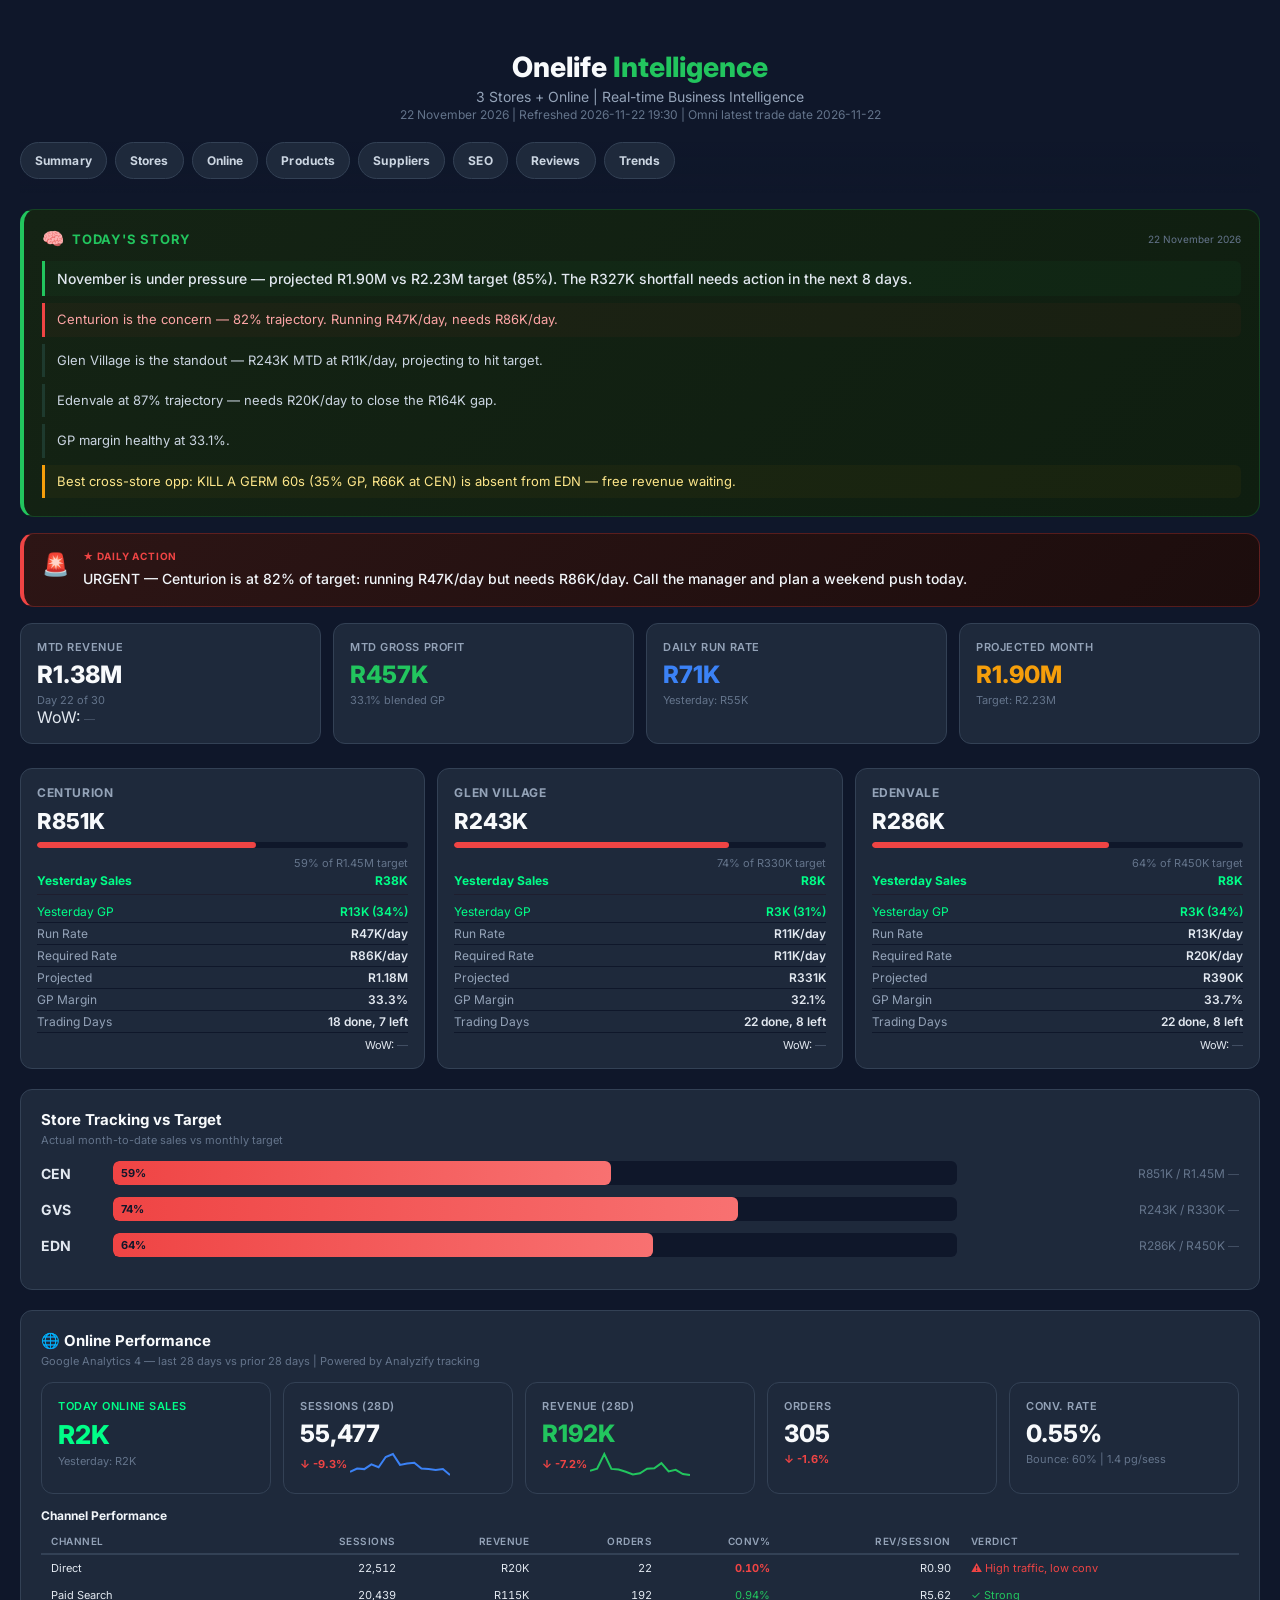
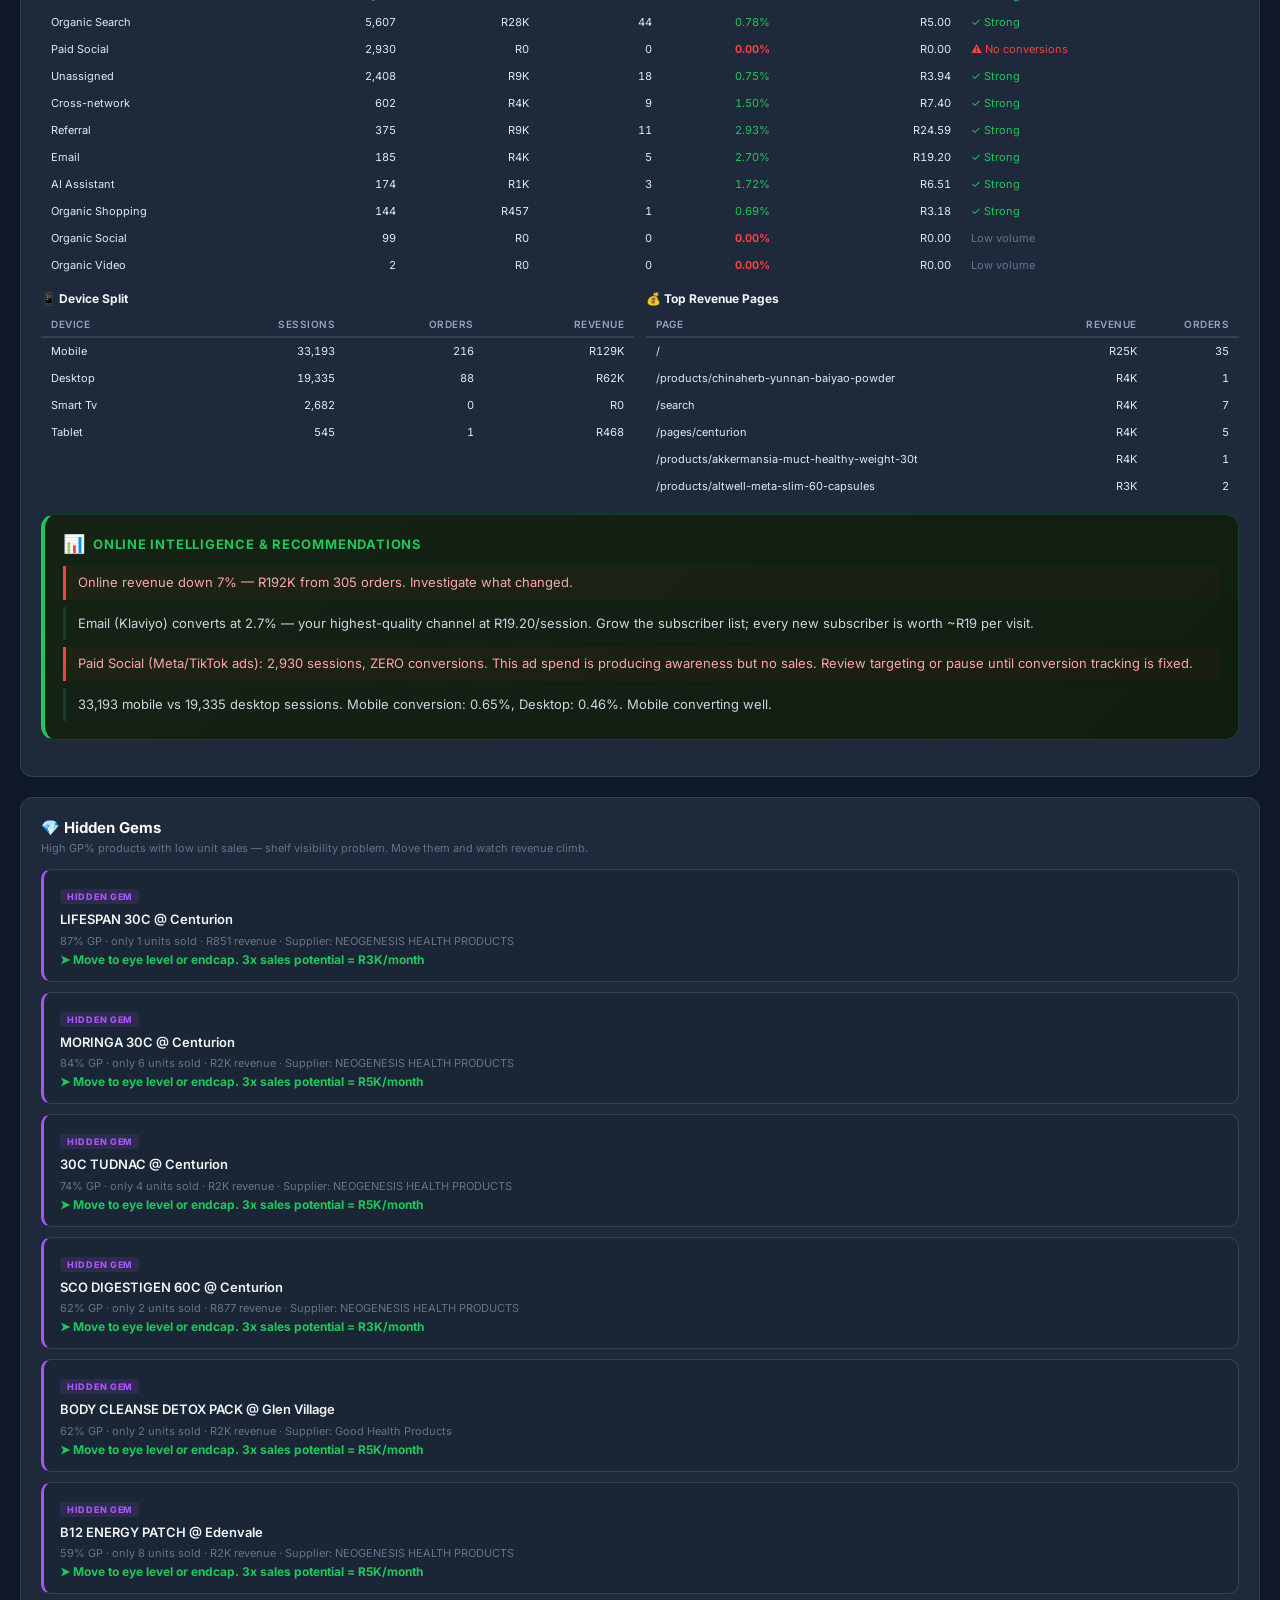
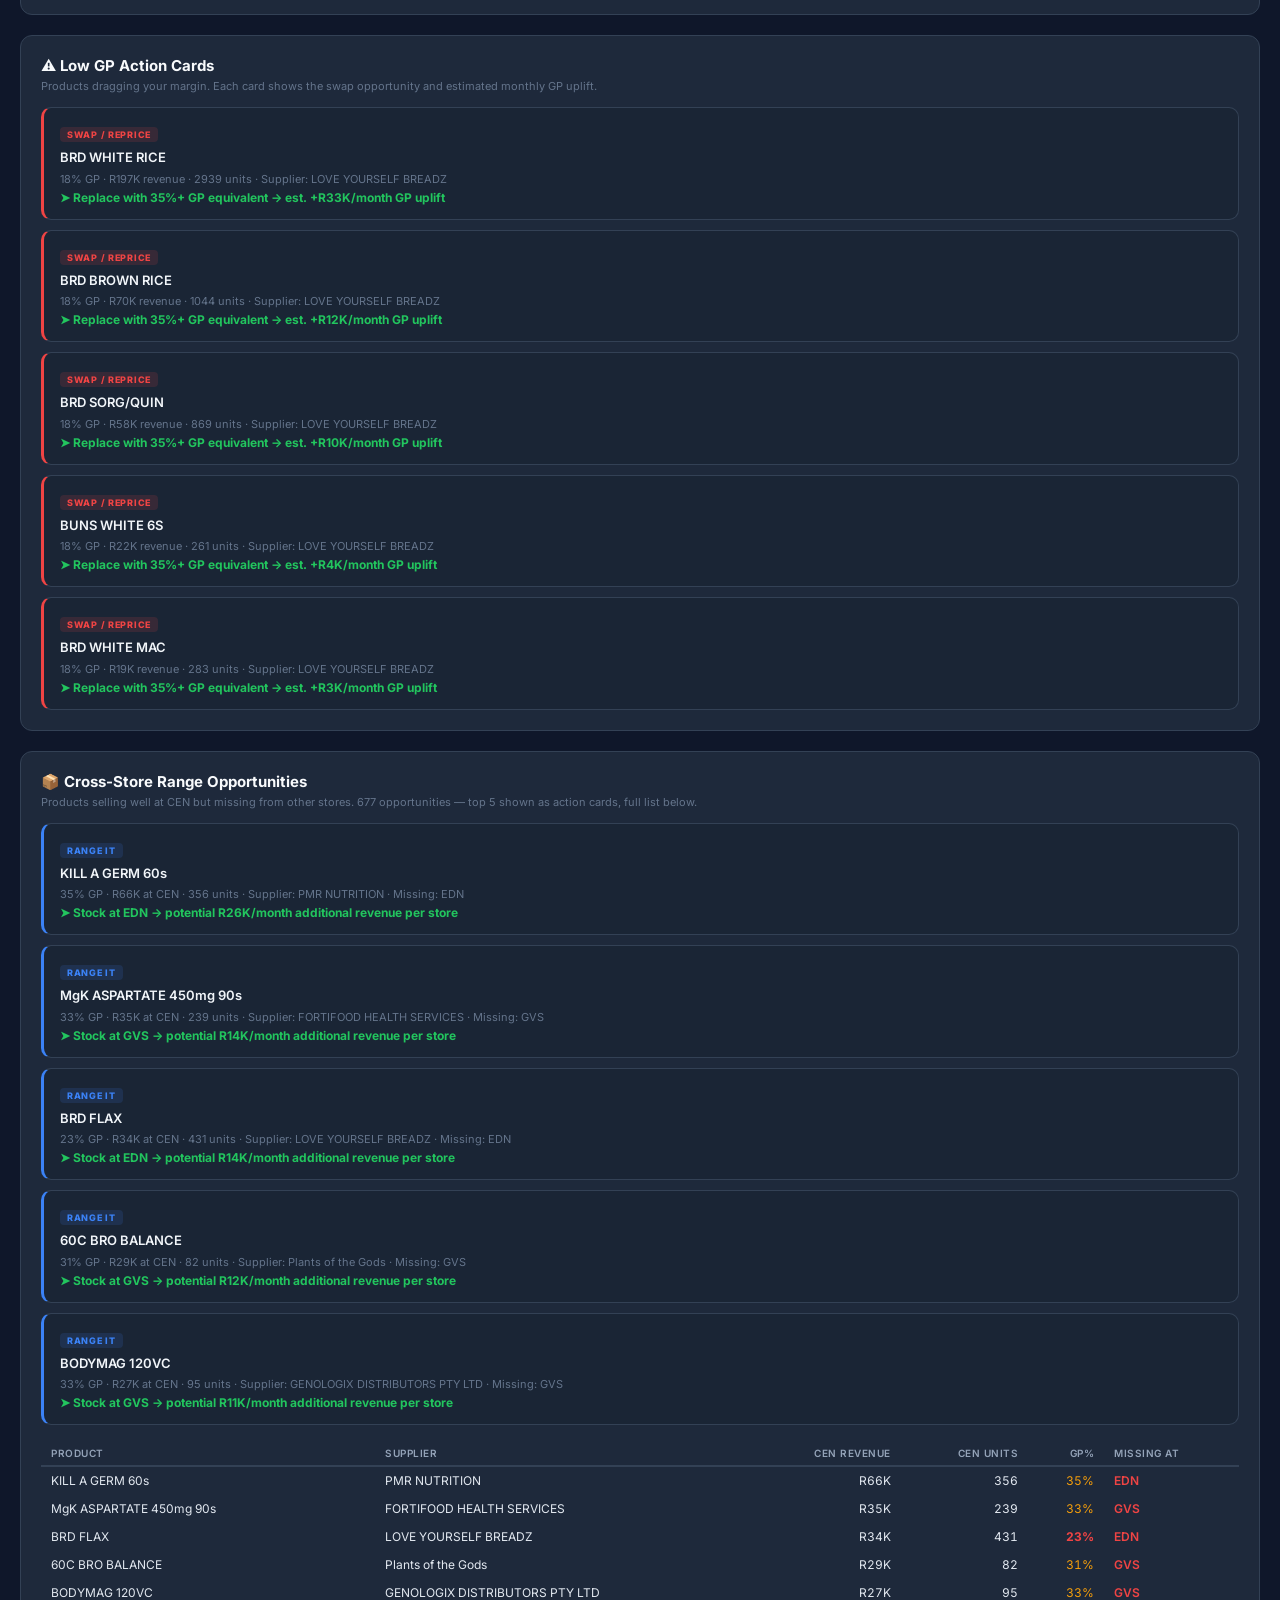
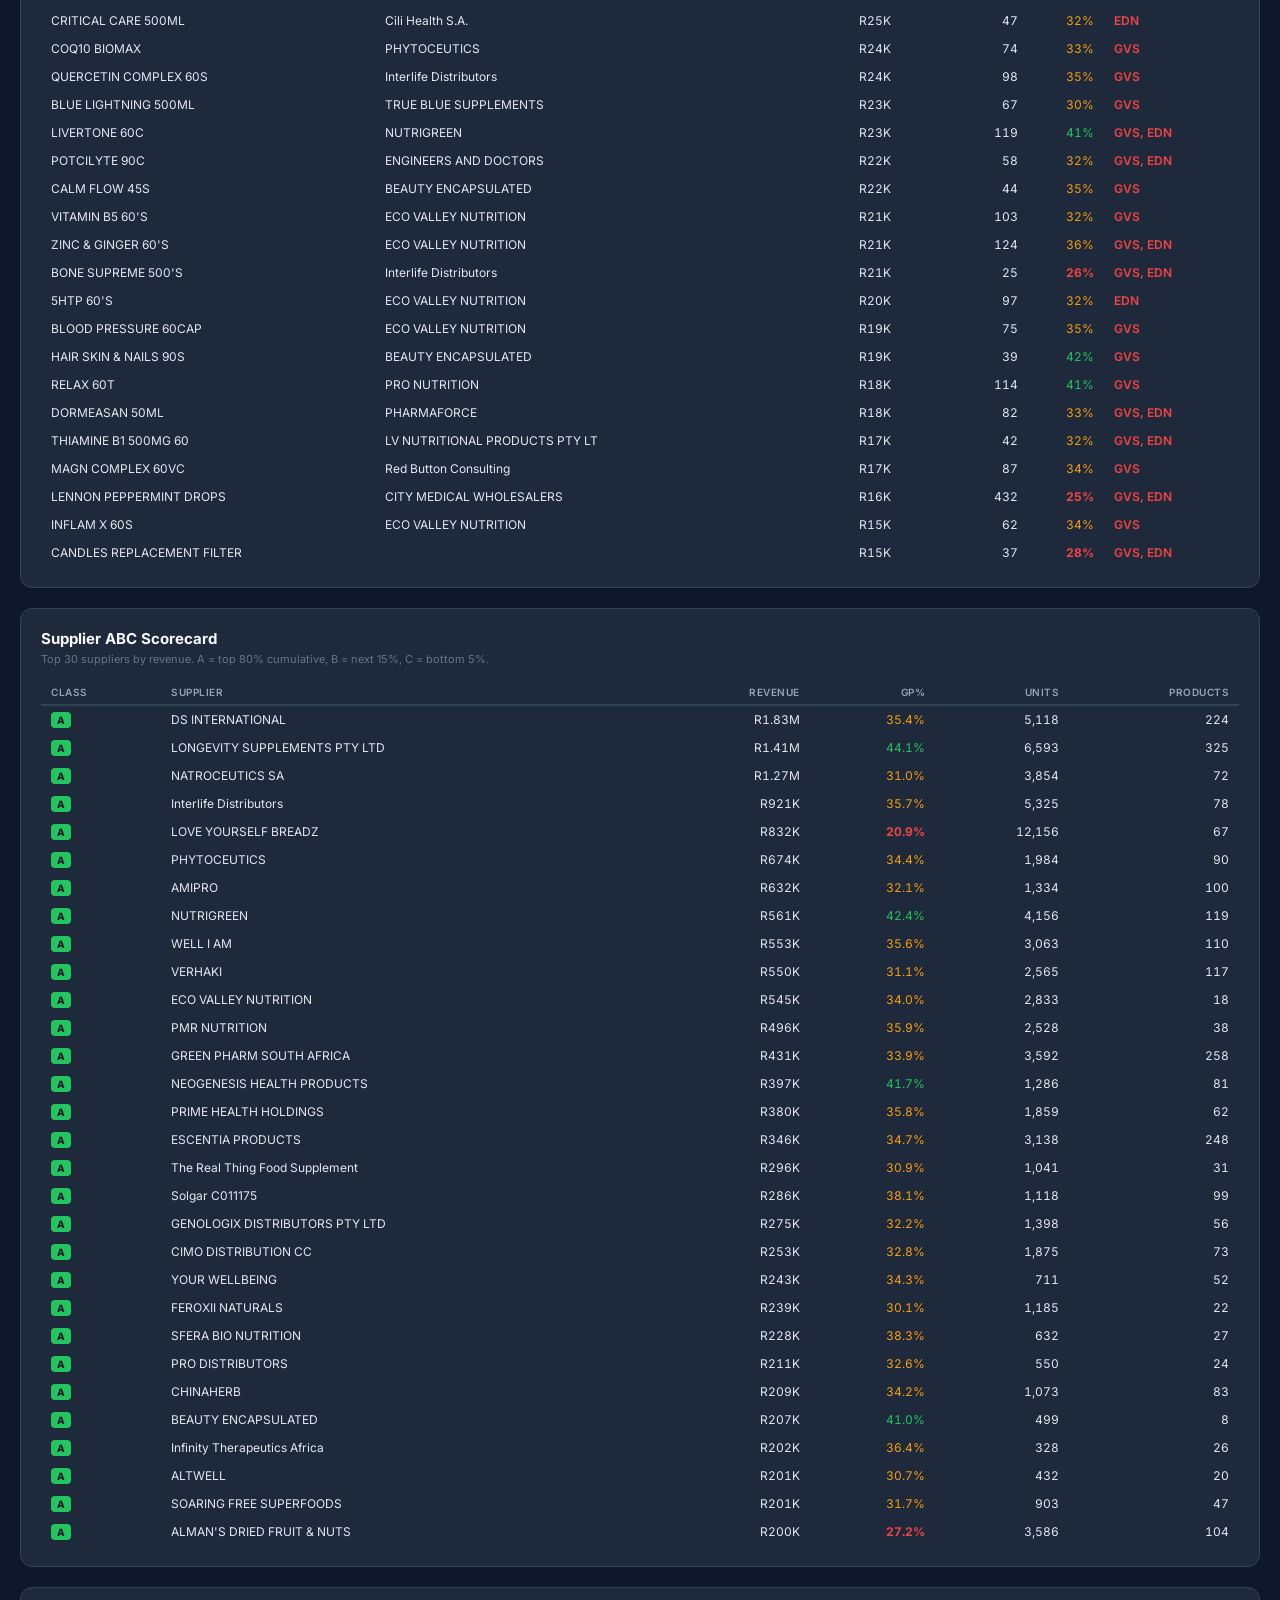
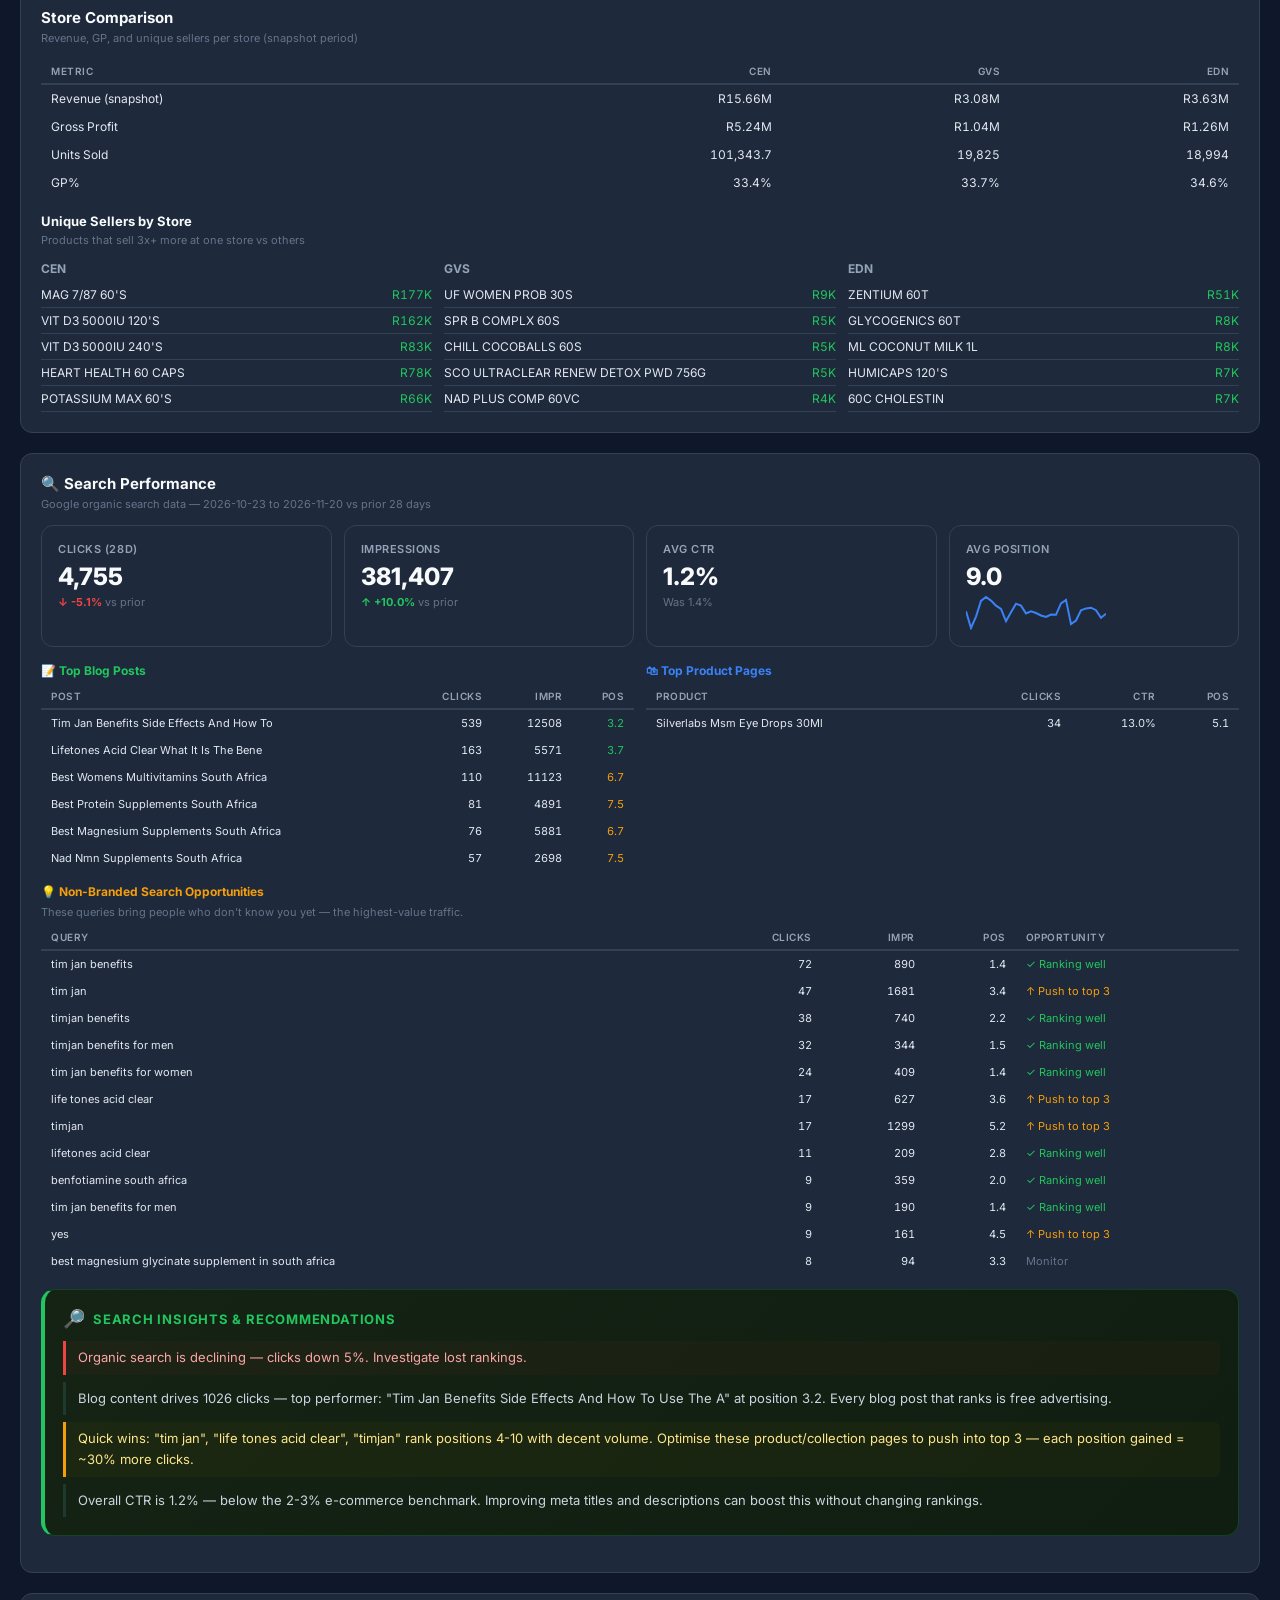
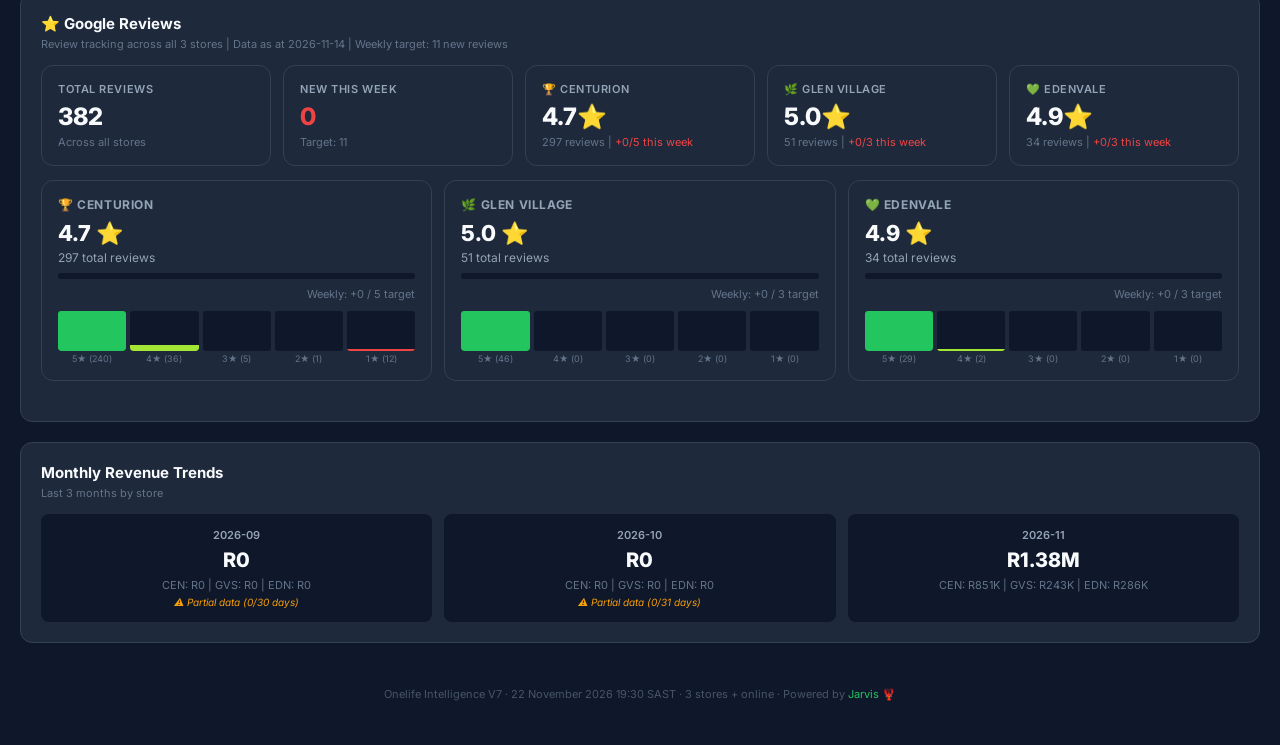
==== commit bfcf4a18: "chore: evening intelligence update" ====
--- a/index.html
+++ b/index.html
@@ -137,7 +137,7 @@
 </style></head><body><div class="container">
 <header><h1>Onelife <span>Intelligence</span></h1>
 <div class="sub">3 Stores + Online | Real-time Business Intelligence</div>
-<div class="date">21 November 2026 | Refreshed 2026-11-21 19:30 | Omni latest trade date 2026-11-21</div>
+<div class="date">22 November 2026 | Refreshed 2026-11-22 19:30 | Omni latest trade date 2026-11-22</div>
 </header>
 <nav class="quick-nav">
 <a href="#summary">Summary</a>
@@ -151,12 +151,12 @@
 </nav>
 <div id="summary" class="jump-target"></div>
 <div class="story-card">
-<div class="story-header"><span style="font-size:18px">&#x1f9e0;</span><span class="story-title">Today's Story</span><span class="story-date">21 November 2026</span></div>
+<div class="story-header"><span style="font-size:18px">&#x1f9e0;</span><span class="story-title">Today's Story</span><span class="story-date">22 November 2026</span></div>
 <div class="story-sentences">
-<div class="story-sentence lead">November is under pressure — projected R1.92M vs R2.23M target (86%). The R315K shortfall needs action in the next 9 days.</div>
+<div class="story-sentence lead">November is under pressure — projected R1.90M vs R2.23M target (85%). The R327K shortfall needs action in the next 8 days.</div>
 <div class="story-sentence alert-sentence">Centurion is the concern — 82% trajectory. Running R47K/day, needs R86K/day.</div>
-<div class="story-sentence">Glen Village is the standout — R235K MTD at R11K/day, projecting to hit target.</div>
-<div class="story-sentence">Edenvale at 88% trajectory — needs R19K/day to close the R172K gap.</div>
+<div class="story-sentence">Glen Village is the standout — R243K MTD at R11K/day, projecting to hit target.</div>
+<div class="story-sentence">Edenvale at 87% trajectory — needs R20K/day to close the R164K gap.</div>
 <div class="story-sentence">GP margin healthy at 33.1%.</div>
 <div class="story-sentence opp-sentence">Best cross-store opp: KILL A GERM 60s (35% GP, R66K at CEN) is absent from EDN — free revenue waiting.</div>
 </div></div>
@@ -167,10 +167,10 @@
 <div class="da-text">URGENT — Centurion is at 82% of target: running R47K/day but needs R86K/day. Call the manager and plan a weekend push today.</div>
 </div></div>
 <div class="kpi-strip">
-<div class="kpi"><div class="label">MTD Revenue</div><div class="val">R1.36M</div><div class="note">Day 21 of 30</div><div class="wow">WoW: <span style="color:#475569;font-size:11px">—</span></div></div>
-<div class="kpi"><div class="label">MTD Gross Profit</div><div class="val green">R452K</div><div class="note">33.1% blended GP</div></div>
-<div class="kpi"><div class="label">Daily Run Rate</div><div class="val blue">R72K</div><div class="note">Yesterday: R53K</div></div>
-<div class="kpi"><div class="label">Projected Month</div><div class="val yellow">R1.92M</div><div class="note">Target: R2.23M</div></div>
+<div class="kpi"><div class="label">MTD Revenue</div><div class="val">R1.38M</div><div class="note">Day 22 of 30</div><div class="wow">WoW: <span style="color:#475569;font-size:11px">—</span></div></div>
+<div class="kpi"><div class="label">MTD Gross Profit</div><div class="val green">R457K</div><div class="note">33.1% blended GP</div></div>
+<div class="kpi"><div class="label">Daily Run Rate</div><div class="val blue">R71K</div><div class="note">Yesterday: R55K</div></div>
+<div class="kpi"><div class="label">Projected Month</div><div class="val yellow">R1.90M</div><div class="note">Target: R2.23M</div></div>
 </div>
 <div id="stores" class="jump-target"></div>
 <div class="store-grid">
@@ -179,8 +179,8 @@
 <div class="srev">R851K</div>
 <div class="bar-mini"><div class="bar-fill bad" style="width:59%"></div></div>
 <div class="spct">59% of R1.45M target</div>
-<div class="srow" style="border-bottom:1px solid #1e1e2e;padding-bottom:6px;margin-bottom:6px"><span style="color:#00ff88;font-weight:700">Today Sales</span><span class="sv" style="color:#00ff88;font-weight:700">R38K</span></div>
-<div class="srow"><span style="color:#00ff88">Today GP</span><span class="sv" style="color:#00ff88">R13K (34%)</span></div>
+<div class="srow" style="border-bottom:1px solid #1e1e2e;padding-bottom:6px;margin-bottom:6px"><span style="color:#00ff88;font-weight:700">Yesterday Sales</span><span class="sv" style="color:#00ff88;font-weight:700">R38K</span></div>
+<div class="srow"><span style="color:#00ff88">Yesterday GP</span><span class="sv" style="color:#00ff88">R13K (34%)</span></div>
 <div class="srow"><span>Run Rate</span><span class="sv">R47K/day</span></div>
 <div class="srow"><span>Required Rate</span><span class="sv ">R86K/day</span></div>
 <div class="srow"><span>Projected</span><span class="sv">R1.18M</span></div>
@@ -190,30 +190,30 @@
 </div>
 <div class="store-card">
 <div class="sname">Glen Village</div>
-<div class="srev">R235K</div>
-<div class="bar-mini"><div class="bar-fill bad" style="width:71%"></div></div>
-<div class="spct">71% of R330K target</div>
-<div class="srow" style="border-bottom:1px solid #1e1e2e;padding-bottom:6px;margin-bottom:6px"><span style="color:#00ff88;font-weight:700">Today Sales</span><span class="sv" style="color:#00ff88;font-weight:700">R10K</span></div>
-<div class="srow"><span style="color:#00ff88">Today GP</span><span class="sv" style="color:#00ff88">R3K (27%)</span></div>
+<div class="srev">R243K</div>
+<div class="bar-mini"><div class="bar-fill bad" style="width:74%"></div></div>
+<div class="spct">74% of R330K target</div>
+<div class="srow" style="border-bottom:1px solid #1e1e2e;padding-bottom:6px;margin-bottom:6px"><span style="color:#00ff88;font-weight:700">Yesterday Sales</span><span class="sv" style="color:#00ff88;font-weight:700">R8K</span></div>
+<div class="srow"><span style="color:#00ff88">Yesterday GP</span><span class="sv" style="color:#00ff88">R3K (31%)</span></div>
 <div class="srow"><span>Run Rate</span><span class="sv">R11K/day</span></div>
 <div class="srow"><span>Required Rate</span><span class="sv highlight">R11K/day</span></div>
-<div class="srow"><span>Projected</span><span class="sv">R335K</span></div>
+<div class="srow"><span>Projected</span><span class="sv">R331K</span></div>
 <div class="srow"><span>GP Margin</span><span class="sv">32.1%</span></div>
-<div class="srow"><span>Trading Days</span><span class="sv">21 done, 9 left</span></div>
+<div class="srow"><span>Trading Days</span><span class="sv">22 done, 8 left</span></div>
 <div class="store-wow">WoW: <span style="color:#475569;font-size:11px">—</span></div>
 </div>
 <div class="store-card">
 <div class="sname">Edenvale</div>
-<div class="srev">R278K</div>
-<div class="bar-mini"><div class="bar-fill bad" style="width:62%"></div></div>
-<div class="spct">62% of R450K target</div>
-<div class="srow" style="border-bottom:1px solid #1e1e2e;padding-bottom:6px;margin-bottom:6px"><span style="color:#00ff88;font-weight:700">Today Sales</span><span class="sv" style="color:#00ff88;font-weight:700">R8K</span></div>
-<div class="srow"><span style="color:#00ff88">Today GP</span><span class="sv" style="color:#00ff88">R3K (37%)</span></div>
+<div class="srev">R286K</div>
+<div class="bar-mini"><div class="bar-fill bad" style="width:64%"></div></div>
+<div class="spct">64% of R450K target</div>
+<div class="srow" style="border-bottom:1px solid #1e1e2e;padding-bottom:6px;margin-bottom:6px"><span style="color:#00ff88;font-weight:700">Yesterday Sales</span><span class="sv" style="color:#00ff88;font-weight:700">R8K</span></div>
+<div class="srow"><span style="color:#00ff88">Yesterday GP</span><span class="sv" style="color:#00ff88">R3K (34%)</span></div>
 <div class="srow"><span>Run Rate</span><span class="sv">R13K/day</span></div>
-<div class="srow"><span>Required Rate</span><span class="sv ">R19K/day</span></div>
-<div class="srow"><span>Projected</span><span class="sv">R398K</span></div>
+<div class="srow"><span>Required Rate</span><span class="sv ">R20K/day</span></div>
+<div class="srow"><span>Projected</span><span class="sv">R390K</span></div>
 <div class="srow"><span>GP Margin</span><span class="sv">33.7%</span></div>
-<div class="srow"><span>Trading Days</span><span class="sv">21 done, 9 left</span></div>
+<div class="srow"><span>Trading Days</span><span class="sv">22 done, 8 left</span></div>
 <div class="store-wow">WoW: <span style="color:#475569;font-size:11px">—</span></div>
 </div>
 </div>
@@ -223,65 +223,65 @@
 <div class="spark"></div>
 <div class="tgt">R851K / R1.45M <span style="color:#475569;font-size:11px">—</span></div></div>
 <div class="progress-row"><div class="sn">GVS</div>
-<div class="bar-wrap"><div class="bar bad" style="width:71%">71%</div></div>
+<div class="bar-wrap"><div class="bar bad" style="width:74%">74%</div></div>
 <div class="spark"></div>
-<div class="tgt">R235K / R330K <span style="color:#475569;font-size:11px">—</span></div></div>
+<div class="tgt">R243K / R330K <span style="color:#475569;font-size:11px">—</span></div></div>
 <div class="progress-row"><div class="sn">EDN</div>
-<div class="bar-wrap"><div class="bar bad" style="width:62%">62%</div></div>
+<div class="bar-wrap"><div class="bar bad" style="width:64%">64%</div></div>
 <div class="spark"></div>
-<div class="tgt">R278K / R450K <span style="color:#475569;font-size:11px">—</span></div></div>
+<div class="tgt">R286K / R450K <span style="color:#475569;font-size:11px">—</span></div></div>
 </div>
 <div id="online" class="card jump-target"><h3>&#x1f310; Online Performance</h3>
 <div class="desc">Google Analytics 4 — last 28 days vs prior 28 days | Powered by Analyzify tracking</div>
 <div class="kpi-strip" style="margin-bottom:14px">
-<div class="kpi"><div class="label" style="color:#00ff88">Today Online Sales</div><div class="val" style="color:#00ff88;font-size:26px">R2K</div><div class="note">Yesterday: R5K</div></div>
-<div class="kpi"><div class="label">Sessions (28d)</div><div class="val">55,791</div><div class="note"><span style="color:#ef4444;font-size:11px;font-weight:700">↓&nbsp;-9.2%</span> <svg width="100" height="25" style="vertical-align:middle"><polyline points="0.0,18.9 7.1,19.7 14.3,16.3 21.4,17.0 28.6,12.2 35.7,15.1 42.9,5.0 50.0,2.0 57.1,12.9 64.3,11.5 71.4,10.6 78.6,16.5 85.7,16.9 92.9,17.8 100.0,23.0" fill="none" stroke="#3b82f6" stroke-width="2"/></svg></div></div>
-<div class="kpi"><div class="label">Revenue (28d)</div><div class="val green">R196K</div><div class="note"><span style="color:#ef4444;font-size:11px;font-weight:700">↓&nbsp;-4.3%</span> <svg width="100" height="25" style="vertical-align:middle"><polyline points="0.0,20.0 7.1,19.2 14.3,17.0 21.4,2.0 28.6,17.2 35.7,17.9 42.9,20.1 50.0,23.0 57.1,21.7 64.3,17.0 71.4,16.6 78.6,11.3 85.7,19.9 92.9,18.1 100.0,23.0" fill="none" stroke="#22c55e" stroke-width="2"/></svg></div></div>
-<div class="kpi"><div class="label">Orders</div><div class="val">312</div><div class="note"><span style="color:#22c55e;font-size:11px;font-weight:700">↑&nbsp;+1.0%</span></div></div>
-<div class="kpi"><div class="label">Conv. Rate</div><div class="val">0.56%</div><div class="note">Bounce: 60% | 1.4 pg/sess</div></div>
+<div class="kpi"><div class="label" style="color:#00ff88">Today Online Sales</div><div class="val" style="color:#00ff88;font-size:26px">R2K</div><div class="note">Yesterday: R2K</div></div>
+<div class="kpi"><div class="label">Sessions (28d)</div><div class="val">55,477</div><div class="note"><span style="color:#ef4444;font-size:11px;font-weight:700">↓&nbsp;-9.3%</span> <svg width="100" height="25" style="vertical-align:middle"><polyline points="0.0,19.8 7.1,16.5 14.3,17.1 21.4,12.3 28.6,15.2 35.7,5.0 42.9,2.0 50.0,12.9 57.1,11.6 64.3,10.7 71.4,16.6 78.6,17.0 85.7,17.9 92.9,17.0 100.0,23.0" fill="none" stroke="#3b82f6" stroke-width="2"/></svg></div></div>
+<div class="kpi"><div class="label">Revenue (28d)</div><div class="val green">R192K</div><div class="note"><span style="color:#ef4444;font-size:11px;font-weight:700">↓&nbsp;-7.2%</span> <svg width="100" height="25" style="vertical-align:middle"><polyline points="0.0,18.9 7.1,16.7 14.3,2.0 21.4,16.9 28.6,17.6 35.7,19.8 42.9,22.5 50.0,21.3 57.1,16.7 64.3,16.3 71.4,11.1 78.6,19.5 85.7,17.8 92.9,22.0 100.0,23.0" fill="none" stroke="#22c55e" stroke-width="2"/></svg></div></div>
+<div class="kpi"><div class="label">Orders</div><div class="val">305</div><div class="note"><span style="color:#ef4444;font-size:11px;font-weight:700">↓&nbsp;-1.6%</span></div></div>
+<div class="kpi"><div class="label">Conv. Rate</div><div class="val">0.55%</div><div class="note">Bounce: 60% | 1.4 pg/sess</div></div>
 </div>
 <h4 style="color:#f1f5f9;font-size:12px;margin-bottom:6px">Channel Performance</h4>
 <table style="font-size:11px"><thead><tr><th>Channel</th><th class="num">Sessions</th><th class="num">Revenue</th><th class="num">Orders</th><th class="num">Conv%</th><th class="num">Rev/Session</th><th>Verdict</th></tr></thead><tbody>
-<tr><td>Direct</td><td class="num">22,109</td><td class="num">R20K</td><td class="num">22</td><td class="num gpl">0.10%</td><td class="num">R0.92</td><td><span style="color:#ef4444">&#x26a0; High traffic, low conv</span></td></tr>
-<tr><td>Paid Search</td><td class="num">20,954</td><td class="num">R116K</td><td class="num">195</td><td class="num gph">0.93%</td><td class="num">R5.55</td><td><span style="color:#22c55e">&#x2713; Strong</span></td></tr>
-<tr><td>Organic Search</td><td class="num">5,643</td><td class="num">R29K</td><td class="num">46</td><td class="num gph">0.82%</td><td class="num">R5.22</td><td><span style="color:#22c55e">&#x2713; Strong</span></td></tr>
-<tr><td>Paid Social</td><td class="num">3,029</td><td class="num">R0</td><td class="num">0</td><td class="num gpl">0.00%</td><td class="num">R0.00</td><td><span style="color:#ef4444">&#x26a0; No conversions</span></td></tr>
-<tr><td>Unassigned</td><td class="num">2,455</td><td class="num">R11K</td><td class="num">20</td><td class="num gph">0.81%</td><td class="num">R4.48</td><td><span style="color:#22c55e">&#x2713; Strong</span></td></tr>
-<tr><td>Cross-network</td><td class="num">620</td><td class="num">R4K</td><td class="num">9</td><td class="num gph">1.45%</td><td class="num">R7.01</td><td><span style="color:#22c55e">&#x2713; Strong</span></td></tr>
-<tr><td>Referral</td><td class="num">374</td><td class="num">R9K</td><td class="num">11</td><td class="num gph">2.94%</td><td class="num">R24.66</td><td><span style="color:#22c55e">&#x2713; Strong</span></td></tr>
-<tr><td>Email</td><td class="num">182</td><td class="num">R4K</td><td class="num">5</td><td class="num gph">2.75%</td><td class="num">R19.52</td><td><span style="color:#22c55e">&#x2713; Strong</span></td></tr>
-<tr><td>AI Assistant</td><td class="num">175</td><td class="num">R1K</td><td class="num">3</td><td class="num gph">1.71%</td><td class="num">R6.48</td><td><span style="color:#22c55e">&#x2713; Strong</span></td></tr>
-<tr><td>Organic Shopping</td><td class="num">151</td><td class="num">R457</td><td class="num">1</td><td class="num gph">0.66%</td><td class="num">R3.03</td><td><span style="color:#22c55e">&#x2713; Strong</span></td></tr>
-<tr><td>Organic Social</td><td class="num">97</td><td class="num">R0</td><td class="num">0</td><td class="num gpl">0.00%</td><td class="num">R0.00</td><td><span style="color:#64748b">Low volume</span></td></tr>
+<tr><td>Direct</td><td class="num">22,512</td><td class="num">R20K</td><td class="num">22</td><td class="num gpl">0.10%</td><td class="num">R0.90</td><td><span style="color:#ef4444">&#x26a0; High traffic, low conv</span></td></tr>
+<tr><td>Paid Search</td><td class="num">20,439</td><td class="num">R115K</td><td class="num">192</td><td class="num gph">0.94%</td><td class="num">R5.62</td><td><span style="color:#22c55e">&#x2713; Strong</span></td></tr>
+<tr><td>Organic Search</td><td class="num">5,607</td><td class="num">R28K</td><td class="num">44</td><td class="num gph">0.78%</td><td class="num">R5.00</td><td><span style="color:#22c55e">&#x2713; Strong</span></td></tr>
+<tr><td>Paid Social</td><td class="num">2,930</td><td class="num">R0</td><td class="num">0</td><td class="num gpl">0.00%</td><td class="num">R0.00</td><td><span style="color:#ef4444">&#x26a0; No conversions</span></td></tr>
+<tr><td>Unassigned</td><td class="num">2,408</td><td class="num">R9K</td><td class="num">18</td><td class="num gph">0.75%</td><td class="num">R3.94</td><td><span style="color:#22c55e">&#x2713; Strong</span></td></tr>
+<tr><td>Cross-network</td><td class="num">602</td><td class="num">R4K</td><td class="num">9</td><td class="num gph">1.50%</td><td class="num">R7.40</td><td><span style="color:#22c55e">&#x2713; Strong</span></td></tr>
+<tr><td>Referral</td><td class="num">375</td><td class="num">R9K</td><td class="num">11</td><td class="num gph">2.93%</td><td class="num">R24.59</td><td><span style="color:#22c55e">&#x2713; Strong</span></td></tr>
+<tr><td>Email</td><td class="num">185</td><td class="num">R4K</td><td class="num">5</td><td class="num gph">2.70%</td><td class="num">R19.20</td><td><span style="color:#22c55e">&#x2713; Strong</span></td></tr>
+<tr><td>AI Assistant</td><td class="num">174</td><td class="num">R1K</td><td class="num">3</td><td class="num gph">1.72%</td><td class="num">R6.51</td><td><span style="color:#22c55e">&#x2713; Strong</span></td></tr>
+<tr><td>Organic Shopping</td><td class="num">144</td><td class="num">R457</td><td class="num">1</td><td class="num gph">0.69%</td><td class="num">R3.18</td><td><span style="color:#22c55e">&#x2713; Strong</span></td></tr>
+<tr><td>Organic Social</td><td class="num">99</td><td class="num">R0</td><td class="num">0</td><td class="num gpl">0.00%</td><td class="num">R0.00</td><td><span style="color:#64748b">Low volume</span></td></tr>
 <tr><td>Organic Video</td><td class="num">2</td><td class="num">R0</td><td class="num">0</td><td class="num gpl">0.00%</td><td class="num">R0.00</td><td><span style="color:#64748b">Low volume</span></td></tr>
 </tbody></table>
 <div style="display:grid;grid-template-columns:1fr 1fr;gap:12px;margin-top:12px">
 <div>
 <h4 style="color:#f1f5f9;font-size:12px;margin-bottom:6px">&#x1f4f1; Device Split</h4>
 <table style="font-size:11px"><thead><tr><th>Device</th><th class="num">Sessions</th><th class="num">Orders</th><th class="num">Revenue</th></tr></thead><tbody>
-<tr><td>Mobile</td><td class="num">33,856</td><td class="num">220</td><td class="num">R132K</td></tr>
-<tr><td>Desktop</td><td class="num">18,626</td><td class="num">91</td><td class="num">R64K</td></tr>
-<tr><td>Smart Tv</td><td class="num">2,794</td><td class="num">0</td><td class="num">R0</td></tr>
-<tr><td>Tablet</td><td class="num">544</td><td class="num">1</td><td class="num">R468</td></tr>
+<tr><td>Mobile</td><td class="num">33,193</td><td class="num">216</td><td class="num">R129K</td></tr>
+<tr><td>Desktop</td><td class="num">19,335</td><td class="num">88</td><td class="num">R62K</td></tr>
+<tr><td>Smart Tv</td><td class="num">2,682</td><td class="num">0</td><td class="num">R0</td></tr>
+<tr><td>Tablet</td><td class="num">545</td><td class="num">1</td><td class="num">R468</td></tr>
 </tbody></table></div>
 <div>
 <h4 style="color:#f1f5f9;font-size:12px;margin-bottom:6px">&#x1f4b0; Top Revenue Pages</h4>
 <table style="font-size:11px"><thead><tr><th>Page</th><th class="num">Revenue</th><th class="num">Orders</th></tr></thead><tbody>
 <tr><td>/</td><td class="num">R25K</td><td class="num">35</td></tr>
-<tr><td>/search</td><td class="num">R4K</td><td class="num">8</td></tr>
 <tr><td>/products/chinaherb-yunnan-baiyao-powder</td><td class="num">R4K</td><td class="num">1</td></tr>
+<tr><td>/search</td><td class="num">R4K</td><td class="num">7</td></tr>
 <tr><td>/pages/centurion</td><td class="num">R4K</td><td class="num">5</td></tr>
 <tr><td>/products/akkermansia-muct-healthy-weight-30t</td><td class="num">R4K</td><td class="num">1</td></tr>
-<tr><td>(not set)</td><td class="num">R4K</td><td class="num">7</td></tr>
+<tr><td>/products/altwell-meta-slim-60-capsules</td><td class="num">R3K</td><td class="num">2</td></tr>
 </tbody></table></div>
 </div>
 <div class="story-card" style="margin-top:14px">
 <div class="story-header"><span style="font-size:18px">&#x1f4ca;</span><span class="story-title">Online Intelligence &amp; Recommendations</span></div>
 <div class="story-sentences">
-<div class="story-sentence alert-sentence">Online revenue down 4% — R196K from 312 orders. Investigate what changed.</div>
-<div class="story-sentence">Email (Klaviyo) converts at 2.7% — your highest-quality channel at R19.52/session. Grow the subscriber list; every new subscriber is worth ~R20 per visit.</div>
-<div class="story-sentence alert-sentence">Paid Social (Meta/TikTok ads): 3,029 sessions, ZERO conversions. This ad spend is producing awareness but no sales. Review targeting or pause until conversion tracking is fixed.</div>
-<div class="story-sentence">33,856 mobile vs 18,626 desktop sessions. Mobile conversion: 0.65%, Desktop: 0.49%. Mobile converting well.</div>
+<div class="story-sentence alert-sentence">Online revenue down 7% — R192K from 305 orders. Investigate what changed.</div>
+<div class="story-sentence">Email (Klaviyo) converts at 2.7% — your highest-quality channel at R19.20/session. Grow the subscriber list; every new subscriber is worth ~R19 per visit.</div>
+<div class="story-sentence alert-sentence">Paid Social (Meta/TikTok ads): 2,930 sessions, ZERO conversions. This ad spend is producing awareness but no sales. Review targeting or pause until conversion tracking is fixed.</div>
+<div class="story-sentence">33,193 mobile vs 19,335 desktop sessions. Mobile conversion: 0.65%, Desktop: 0.46%. Mobile converting well.</div>
 </div></div>
 </div>
 <div id="products" class="card jump-target"><h3>&#x1f48e; Hidden Gems</h3>
@@ -486,51 +486,51 @@
 </div>
 </div></div>
 <div id="seo" class="card jump-target"><h3>&#x1f50d; Search Performance</h3>
-<div class="desc">Google organic search data — 2026-10-22 to 2026-11-19 vs prior 28 days</div>
+<div class="desc">Google organic search data — 2026-10-23 to 2026-11-20 vs prior 28 days</div>
 <div class="kpi-strip" style="margin-bottom:16px">
-<div class="kpi"><div class="label">Clicks (28d)</div><div class="val">4,759</div><div class="note"><span style="color:#ef4444;font-size:11px;font-weight:700">↓&nbsp;-5.5%</span> vs prior</div></div>
-<div class="kpi"><div class="label">Impressions</div><div class="val">381,439</div><div class="note"><span style="color:#22c55e;font-size:11px;font-weight:700">↑&nbsp;+10.0%</span> vs prior</div></div>
-<div class="kpi"><div class="label">Avg CTR</div><div class="val">1.2%</div><div class="note">Was 1.5%</div></div>
-<div class="kpi"><div class="label">Avg Position</div><div class="val">9.0</div><div class="note"><svg width="140" height="35" style="vertical-align:middle"><polyline points="0.0,17.3 5.0,16.3 10.0,33.0 15.0,21.6 20.0,5.9 25.0,2.0 30.0,5.6 35.0,10.6 40.0,13.8 45.0,26.2 50.0,17.3 55.0,8.8 60.0,10.6 65.0,18.4 70.0,16.3 75.0,18.0 80.0,20.5 85.0,22.0 90.0,19.5 95.0,19.8 100.0,8.4 105.0,4.9 110.0,29.1 115.0,25.5 120.0,15.2 125.0,13.4 130.0,12.7 135.0,15.2 140.0,22.7" fill="none" stroke="#3b82f6" stroke-width="2"/></svg></div></div>
+<div class="kpi"><div class="label">Clicks (28d)</div><div class="val">4,755</div><div class="note"><span style="color:#ef4444;font-size:11px;font-weight:700">↓&nbsp;-5.1%</span> vs prior</div></div>
+<div class="kpi"><div class="label">Impressions</div><div class="val">381,407</div><div class="note"><span style="color:#22c55e;font-size:11px;font-weight:700">↑&nbsp;+10.0%</span> vs prior</div></div>
+<div class="kpi"><div class="label">Avg CTR</div><div class="val">1.2%</div><div class="note">Was 1.4%</div></div>
+<div class="kpi"><div class="label">Avg Position</div><div class="val">9.0</div><div class="note"><svg width="140" height="35" style="vertical-align:middle"><polyline points="0.0,16.3 5.0,33.0 10.0,21.6 15.0,5.9 20.0,2.0 25.0,5.6 30.0,10.6 35.0,13.8 40.0,26.2 45.0,17.3 50.0,8.8 55.0,10.6 60.0,18.4 65.0,16.3 70.0,18.0 75.0,20.5 80.0,22.0 85.0,19.5 90.0,19.8 95.0,8.4 100.0,4.9 105.0,29.1 110.0,25.5 115.0,15.2 120.0,13.4 125.0,12.7 130.0,15.2 135.0,22.7 140.0,18.7" fill="none" stroke="#3b82f6" stroke-width="2"/></svg></div></div>
 </div>
 <div style="display:grid;grid-template-columns:1fr 1fr;gap:12px">
 <div>
 <h4 style="color:#22c55e;font-size:12px;margin-bottom:6px">&#x1f4dd; Top Blog Posts</h4>
 <table style="font-size:11px"><thead><tr><th>Post</th><th class="num">Clicks</th><th class="num">Impr</th><th class="num">Pos</th></tr></thead><tbody>
-<tr><td title="/blogs/health-wellness-hub/tim-jan-benefits-side-effects-and-how-to-use-the-aloe-ferox-tonic">Tim Jan Benefits Side Effects And How To</td><td class="num">547</td><td class="num">12498</td><td class="num gph">3.2</td></tr>
-<tr><td title="/blogs/health-wellness-hub/lifetones-acid-clear-what-it-is-the-benefits-and-how-to-use-it">Lifetones Acid Clear What It Is The Bene</td><td class="num">161</td><td class="num">5666</td><td class="num gph">3.7</td></tr>
-<tr><td title="/blogs/health-wellness-hub/best-womens-multivitamins-south-africa">Best Womens Multivitamins South Africa</td><td class="num">111</td><td class="num">11297</td><td class="num gpm">6.6</td></tr>
-<tr><td title="/blogs/health-wellness-hub/best-protein-supplements-south-africa">Best Protein Supplements South Africa</td><td class="num">78</td><td class="num">4702</td><td class="num gpm">7.5</td></tr>
-<tr><td title="/blogs/health-wellness-hub/best-magnesium-supplements-south-africa">Best Magnesium Supplements South Africa</td><td class="num">75</td><td class="num">6000</td><td class="num gpm">6.7</td></tr>
-<tr><td title="/blogs/health-wellness-hub/best-kids-vitamins-supplements-south-africa">Best Kids Vitamins Supplements South Afr</td><td class="num">58</td><td class="num">8655</td><td class="num gpm">7.2</td></tr>
+<tr><td title="/blogs/health-wellness-hub/tim-jan-benefits-side-effects-and-how-to-use-the-aloe-ferox-tonic">Tim Jan Benefits Side Effects And How To</td><td class="num">539</td><td class="num">12508</td><td class="num gph">3.2</td></tr>
+<tr><td title="/blogs/health-wellness-hub/lifetones-acid-clear-what-it-is-the-benefits-and-how-to-use-it">Lifetones Acid Clear What It Is The Bene</td><td class="num">163</td><td class="num">5571</td><td class="num gph">3.7</td></tr>
+<tr><td title="/blogs/health-wellness-hub/best-womens-multivitamins-south-africa">Best Womens Multivitamins South Africa</td><td class="num">110</td><td class="num">11123</td><td class="num gpm">6.7</td></tr>
+<tr><td title="/blogs/health-wellness-hub/best-protein-supplements-south-africa">Best Protein Supplements South Africa</td><td class="num">81</td><td class="num">4891</td><td class="num gpm">7.5</td></tr>
+<tr><td title="/blogs/health-wellness-hub/best-magnesium-supplements-south-africa">Best Magnesium Supplements South Africa</td><td class="num">76</td><td class="num">5881</td><td class="num gpm">6.7</td></tr>
+<tr><td title="/blogs/health-wellness-hub/nad-nmn-supplements-south-africa">Nad Nmn Supplements South Africa</td><td class="num">57</td><td class="num">2698</td><td class="num gpm">7.5</td></tr>
 </tbody></table></div>
 <div>
 <h4 style="color:#3b82f6;font-size:12px;margin-bottom:6px">&#x1f6cd; Top Product Pages</h4>
 <table style="font-size:11px"><thead><tr><th>Product</th><th class="num">Clicks</th><th class="num">CTR</th><th class="num">Pos</th></tr></thead><tbody>
-<tr><td title="/products/silverlabs-msm-eye-drops-30ml">Silverlabs Msm Eye Drops 30Ml</td><td class="num">35</td><td class="num">13.3%</td><td class="num">5.1</td></tr>
+<tr><td title="/products/silverlabs-msm-eye-drops-30ml">Silverlabs Msm Eye Drops 30Ml</td><td class="num">34</td><td class="num">13.0%</td><td class="num">5.1</td></tr>
 </tbody></table></div>
 </div>
 <h4 style="color:#f59e0b;font-size:12px;margin:12px 0 6px">&#x1f4a1; Non-Branded Search Opportunities</h4>
 <div class="desc" style="margin-bottom:6px">These queries bring people who don't know you yet — the highest-value traffic.</div>
 <table style="font-size:11px"><thead><tr><th>Query</th><th class="num">Clicks</th><th class="num">Impr</th><th class="num">Pos</th><th>Opportunity</th></tr></thead><tbody>
-<tr><td>tim jan benefits</td><td class="num">75</td><td class="num">878</td><td class="num">1.4</td><td><span style="color:#22c55e">&#x2713; Ranking well</span></td></tr>
-<tr><td>tim jan</td><td class="num">46</td><td class="num">1673</td><td class="num">3.4</td><td><span style="color:#f59e0b">&#x2191; Push to top 3</span></td></tr>
-<tr><td>timjan benefits</td><td class="num">40</td><td class="num">732</td><td class="num">2.2</td><td><span style="color:#22c55e">&#x2713; Ranking well</span></td></tr>
-<tr><td>timjan benefits for men</td><td class="num">30</td><td class="num">339</td><td class="num">1.5</td><td><span style="color:#22c55e">&#x2713; Ranking well</span></td></tr>
-<tr><td>tim jan benefits for women</td><td class="num">25</td><td class="num">412</td><td class="num">1.4</td><td><span style="color:#22c55e">&#x2713; Ranking well</span></td></tr>
-<tr><td>life tones acid clear</td><td class="num">17</td><td class="num">631</td><td class="num">3.6</td><td><span style="color:#f59e0b">&#x2191; Push to top 3</span></td></tr>
-<tr><td>timjan</td><td class="num">17</td><td class="num">1304</td><td class="num">5.2</td><td><span style="color:#f59e0b">&#x2191; Push to top 3</span></td></tr>
-<tr><td>lifetones acid clear</td><td class="num">12</td><td class="num">213</td><td class="num">2.8</td><td><span style="color:#22c55e">&#x2713; Ranking well</span></td></tr>
-<tr><td>benfotiamine south africa</td><td class="num">11</td><td class="num">368</td><td class="num">2.0</td><td><span style="color:#22c55e">&#x2713; Ranking well</span></td></tr>
-<tr><td>tim jan benefits for men</td><td class="num">10</td><td class="num">191</td><td class="num">1.4</td><td><span style="color:#22c55e">&#x2713; Ranking well</span></td></tr>
-<tr><td>msm eye drops</td><td class="num">9</td><td class="num">40</td><td class="num">2.6</td><td><span style="color:#22c55e">&#x2713; Ranking well</span></td></tr>
-<tr><td>yes</td><td class="num">9</td><td class="num">160</td><td class="num">4.5</td><td><span style="color:#f59e0b">&#x2191; Push to top 3</span></td></tr>
+<tr><td>tim jan benefits</td><td class="num">72</td><td class="num">890</td><td class="num">1.4</td><td><span style="color:#22c55e">&#x2713; Ranking well</span></td></tr>
+<tr><td>tim jan</td><td class="num">47</td><td class="num">1681</td><td class="num">3.4</td><td><span style="color:#f59e0b">&#x2191; Push to top 3</span></td></tr>
+<tr><td>timjan benefits</td><td class="num">38</td><td class="num">740</td><td class="num">2.2</td><td><span style="color:#22c55e">&#x2713; Ranking well</span></td></tr>
+<tr><td>timjan benefits for men</td><td class="num">32</td><td class="num">344</td><td class="num">1.5</td><td><span style="color:#22c55e">&#x2713; Ranking well</span></td></tr>
+<tr><td>tim jan benefits for women</td><td class="num">24</td><td class="num">409</td><td class="num">1.4</td><td><span style="color:#22c55e">&#x2713; Ranking well</span></td></tr>
+<tr><td>life tones acid clear</td><td class="num">17</td><td class="num">627</td><td class="num">3.6</td><td><span style="color:#f59e0b">&#x2191; Push to top 3</span></td></tr>
+<tr><td>timjan</td><td class="num">17</td><td class="num">1299</td><td class="num">5.2</td><td><span style="color:#f59e0b">&#x2191; Push to top 3</span></td></tr>
+<tr><td>lifetones acid clear</td><td class="num">11</td><td class="num">209</td><td class="num">2.8</td><td><span style="color:#22c55e">&#x2713; Ranking well</span></td></tr>
+<tr><td>benfotiamine south africa</td><td class="num">9</td><td class="num">359</td><td class="num">2.0</td><td><span style="color:#22c55e">&#x2713; Ranking well</span></td></tr>
+<tr><td>tim jan benefits for men</td><td class="num">9</td><td class="num">190</td><td class="num">1.4</td><td><span style="color:#22c55e">&#x2713; Ranking well</span></td></tr>
+<tr><td>yes</td><td class="num">9</td><td class="num">161</td><td class="num">4.5</td><td><span style="color:#f59e0b">&#x2191; Push to top 3</span></td></tr>
+<tr><td>best magnesium glycinate supplement in south africa</td><td class="num">8</td><td class="num">94</td><td class="num">3.3</td><td><span style="color:#64748b">Monitor</span></td></tr>
 </tbody></table>
 <div class="story-card" style="margin-top:14px">
 <div class="story-header"><span style="font-size:18px">&#x1f50e;</span><span class="story-title">Search Insights &amp; Recommendations</span></div>
 <div class="story-sentences">
-<div class="story-sentence alert-sentence">Organic search is declining — clicks down 6%. Investigate lost rankings.</div>
-<div class="story-sentence">Blog content drives 1030 clicks — top performer: "Tim Jan Benefits Side Effects And How To Use The A" at position 3.2. Every blog post that ranks is free advertising.</div>
+<div class="story-sentence alert-sentence">Organic search is declining — clicks down 5%. Investigate lost rankings.</div>
+<div class="story-sentence">Blog content drives 1026 clicks — top performer: "Tim Jan Benefits Side Effects And How To Use The A" at position 3.2. Every blog post that ranks is free advertising.</div>
 <div class="story-sentence opp-sentence">Quick wins: "tim jan", "life tones acid clear", "timjan" rank positions 4-10 with decent volume. Optimise these product/collection pages to push into top 3 — each position gained = ~30% more clicks.</div>
 <div class="story-sentence">Overall CTR is 1.2% — below the 2-3% e-commerce benchmark. Improving meta titles and descriptions can boost this without changing rankings.</div>
 </div></div>
@@ -581,9 +581,9 @@
 <div class="bd">CEN: R0 | GVS: R0 | EDN: R0</div>
 <div class="incomplete">&#x26a0; Partial data (0/31 days)</div>
 </div>
-<div class="mcard"><div class="mo">2026-11</div><div class="tot">R1.36M</div>
-<div class="bd">CEN: R851K | GVS: R235K | EDN: R278K</div>
-</div>
-</div></div>
-<footer>Onelife Intelligence V7 &middot; 21 November 2026 19:30 SAST &middot; 3 stores + online &middot; Powered by <span class="lo">Jarvis</span> &#x1f99e;</footer>
+<div class="mcard"><div class="mo">2026-11</div><div class="tot">R1.38M</div>
+<div class="bd">CEN: R851K | GVS: R243K | EDN: R286K</div>
+</div>
+</div></div>
+<footer>Onelife Intelligence V7 &middot; 22 November 2026 19:30 SAST &middot; 3 stores + online &middot; Powered by <span class="lo">Jarvis</span> &#x1f99e;</footer>
 </div></body></html>
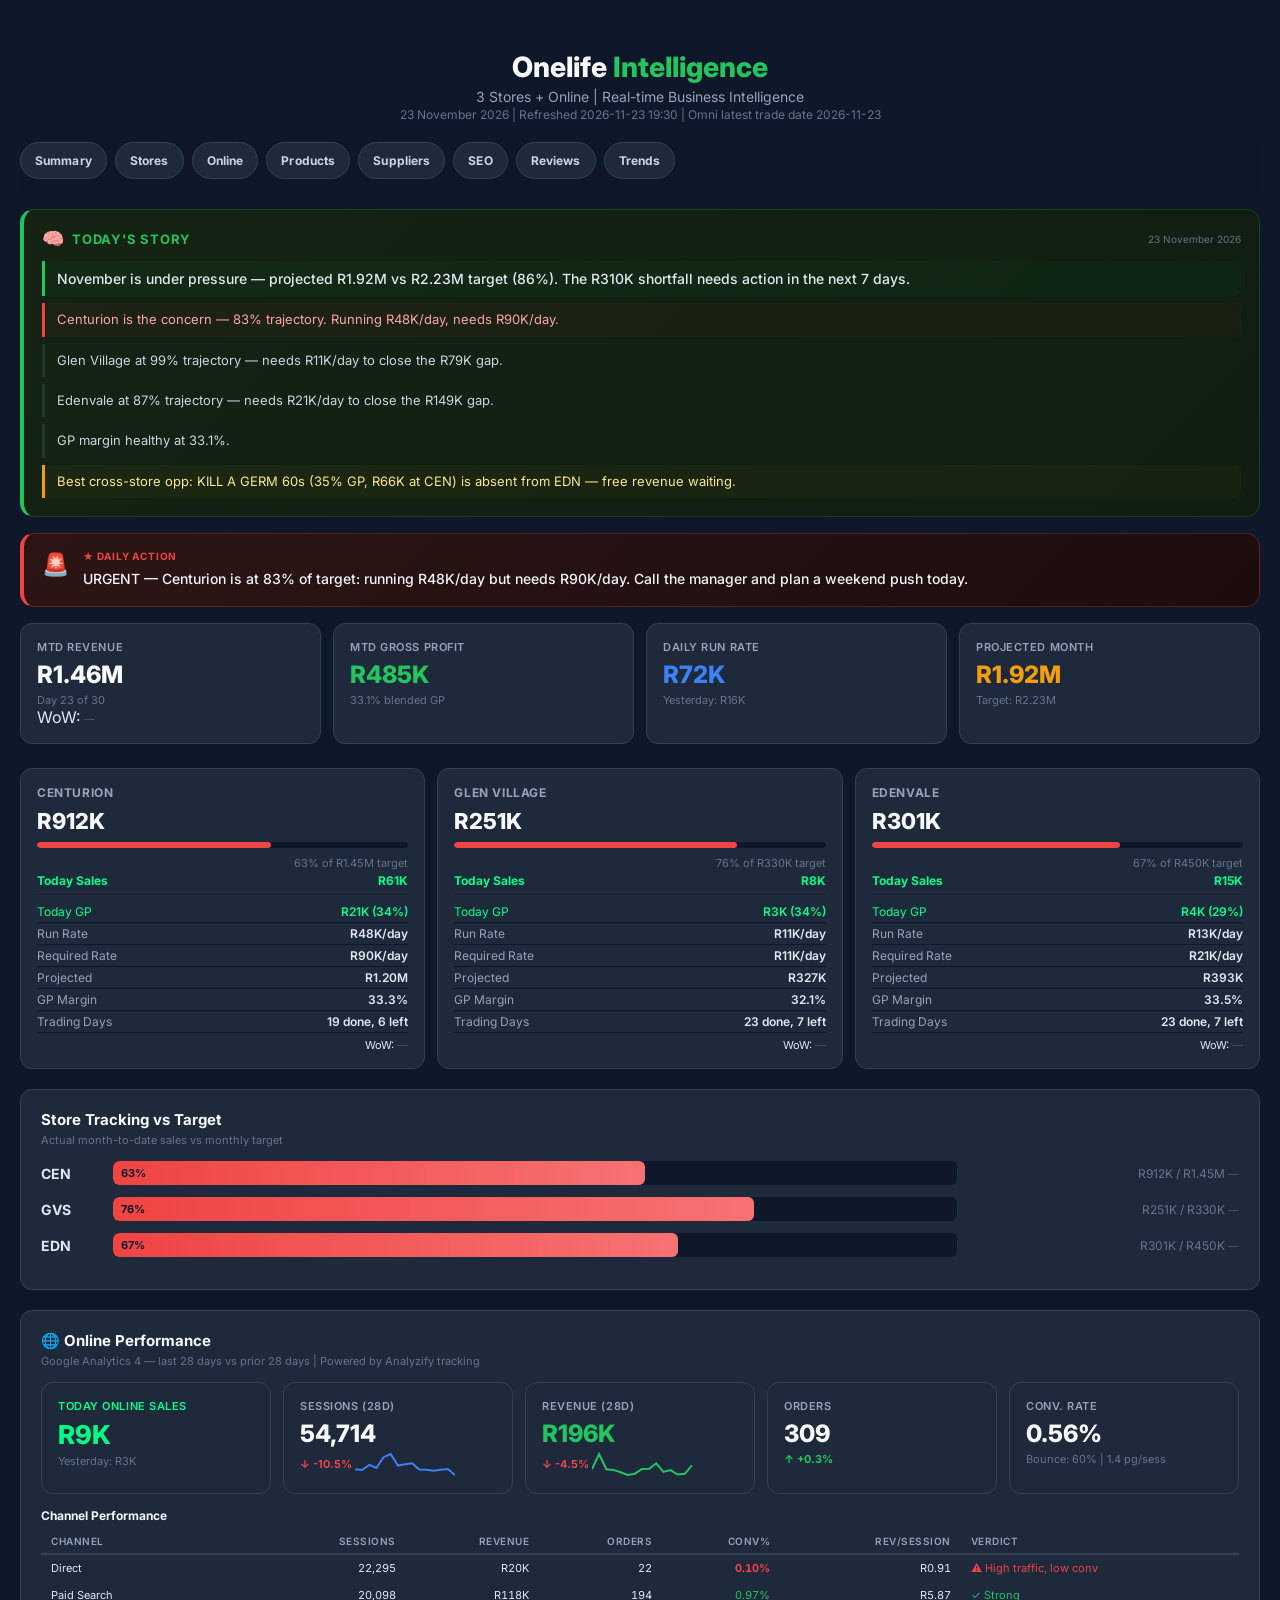
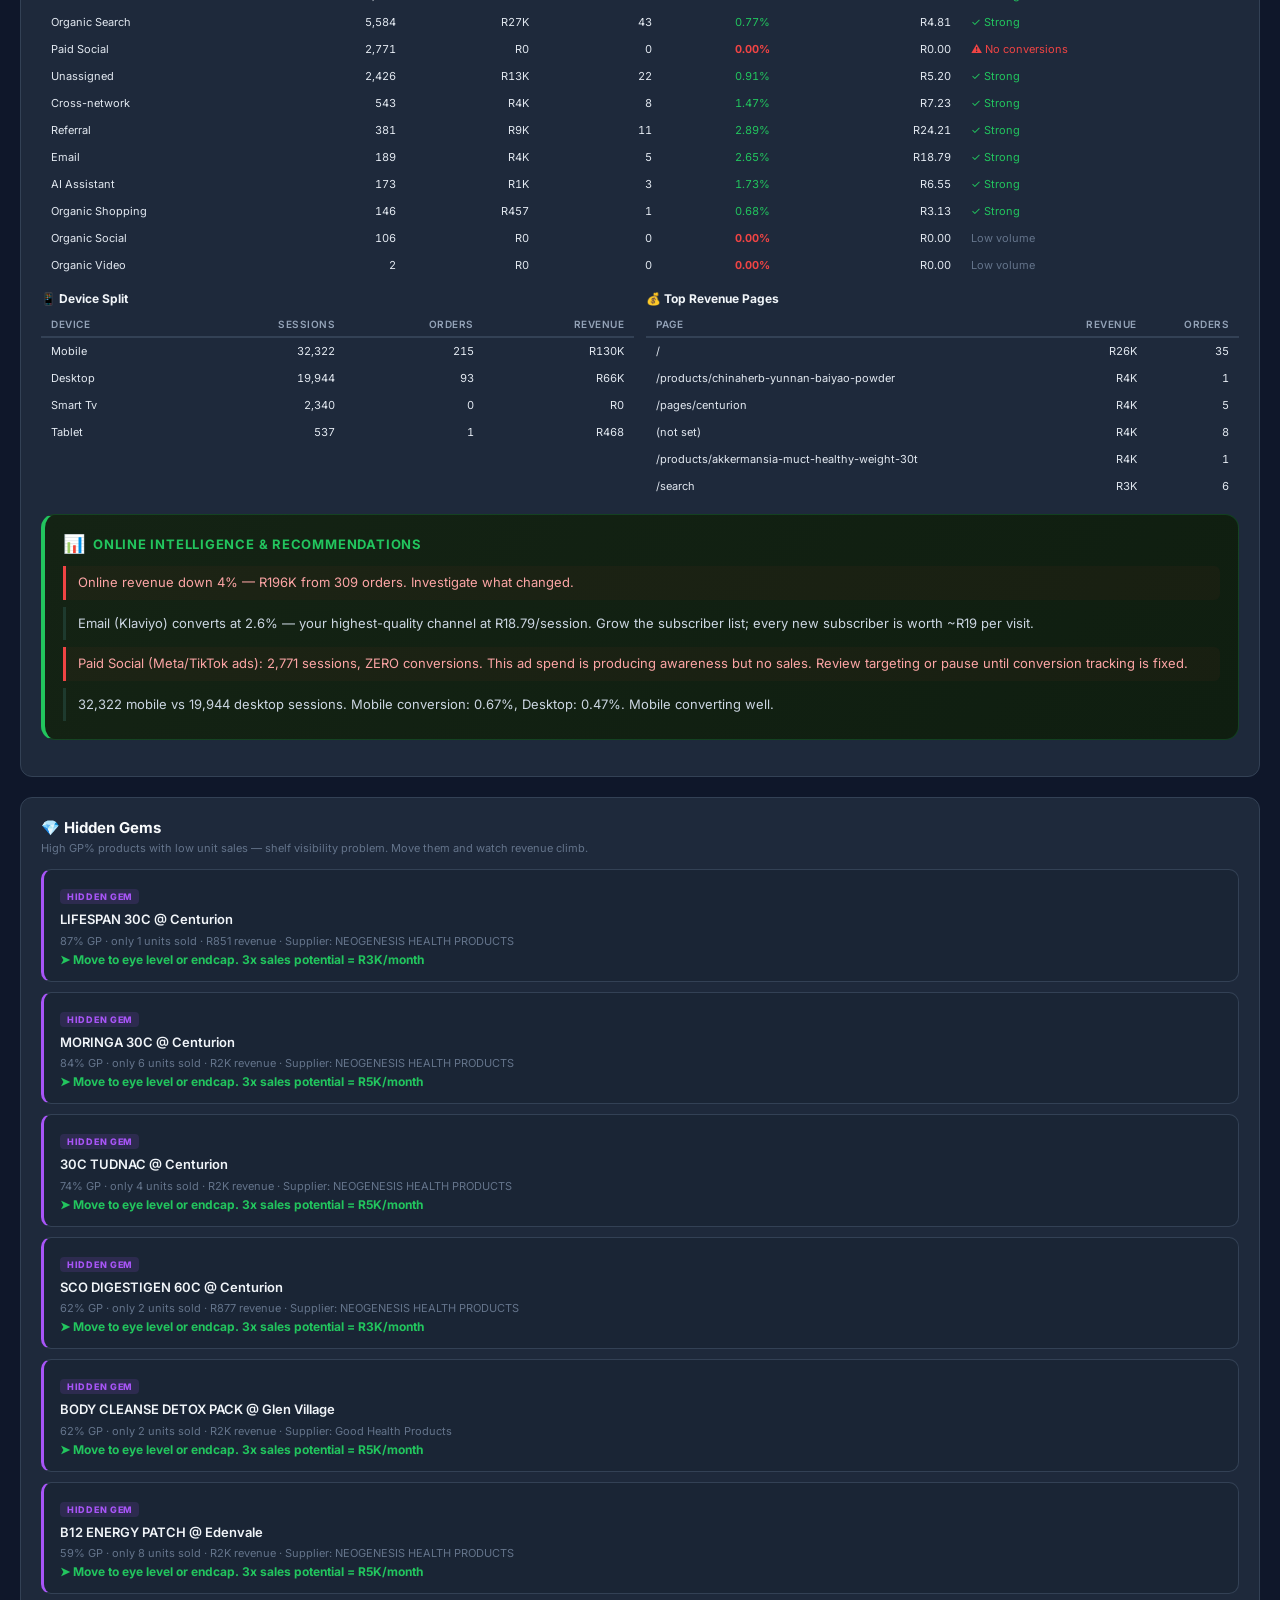
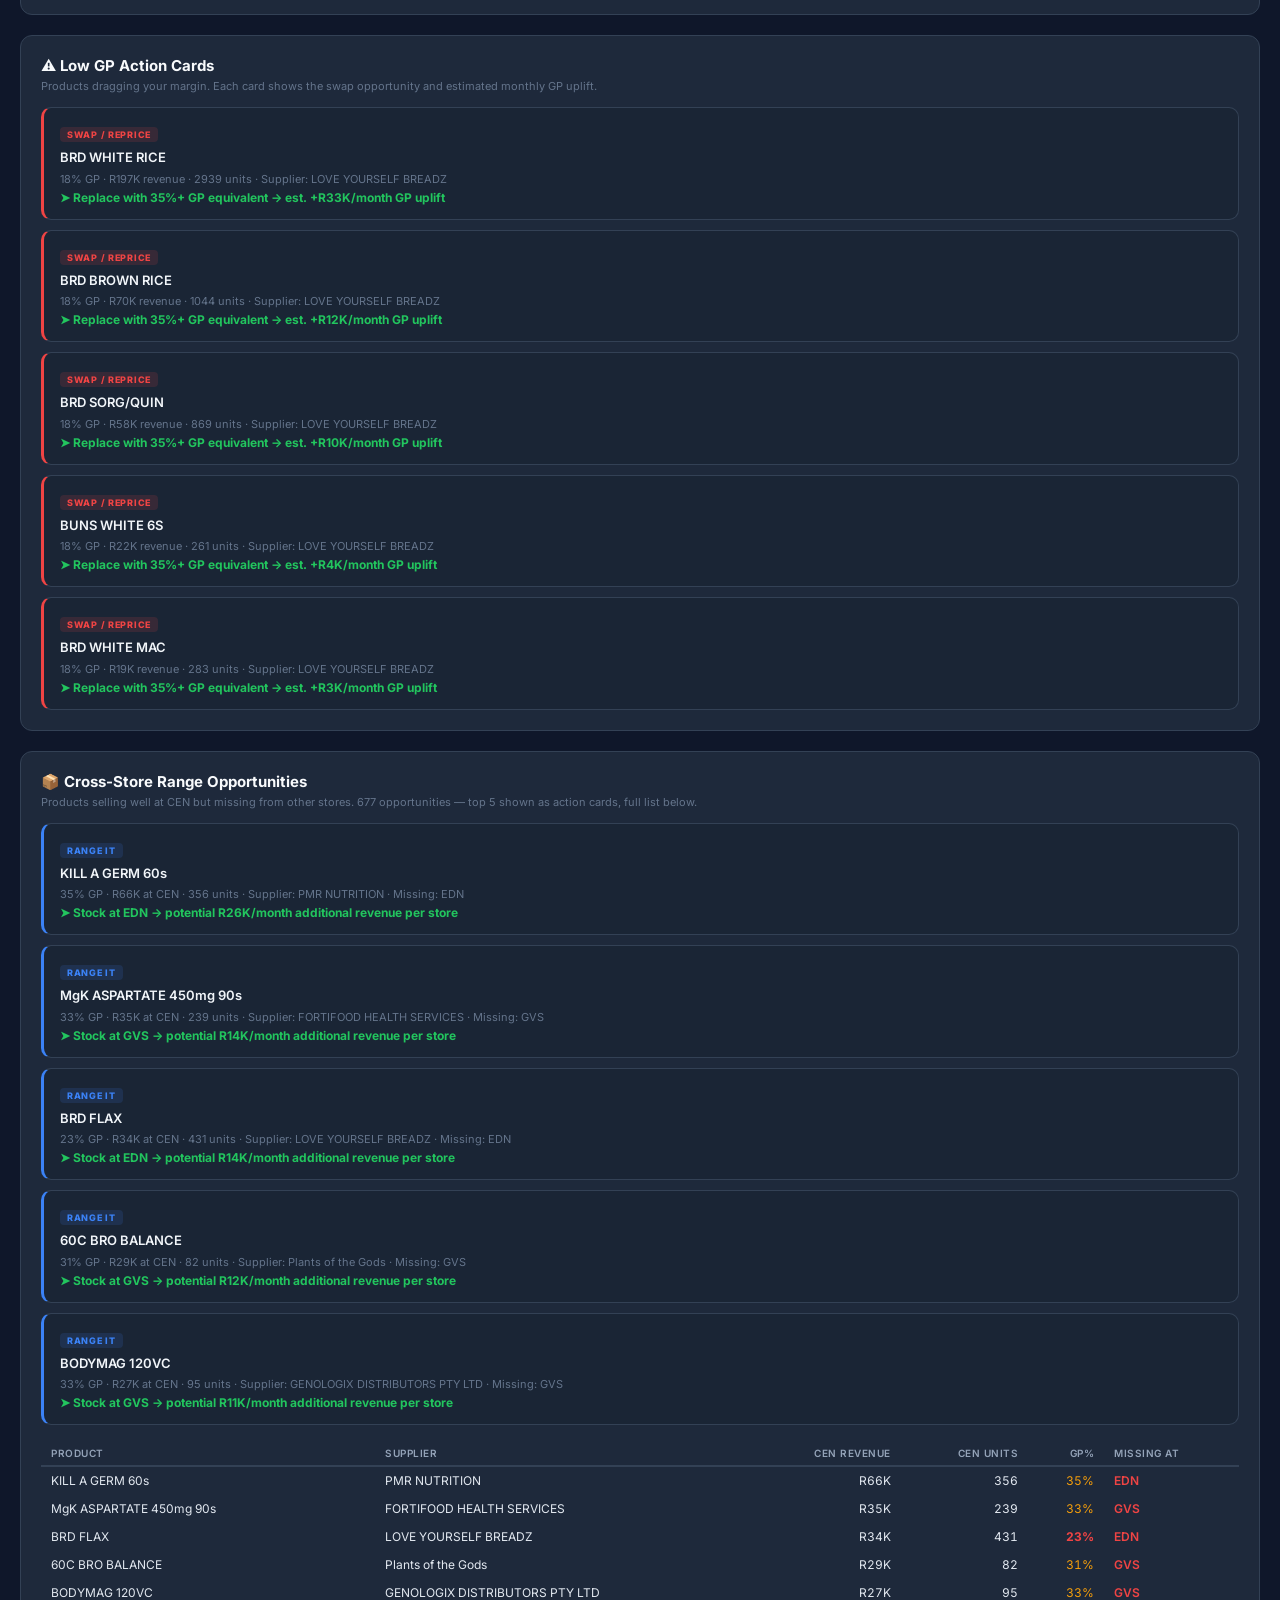
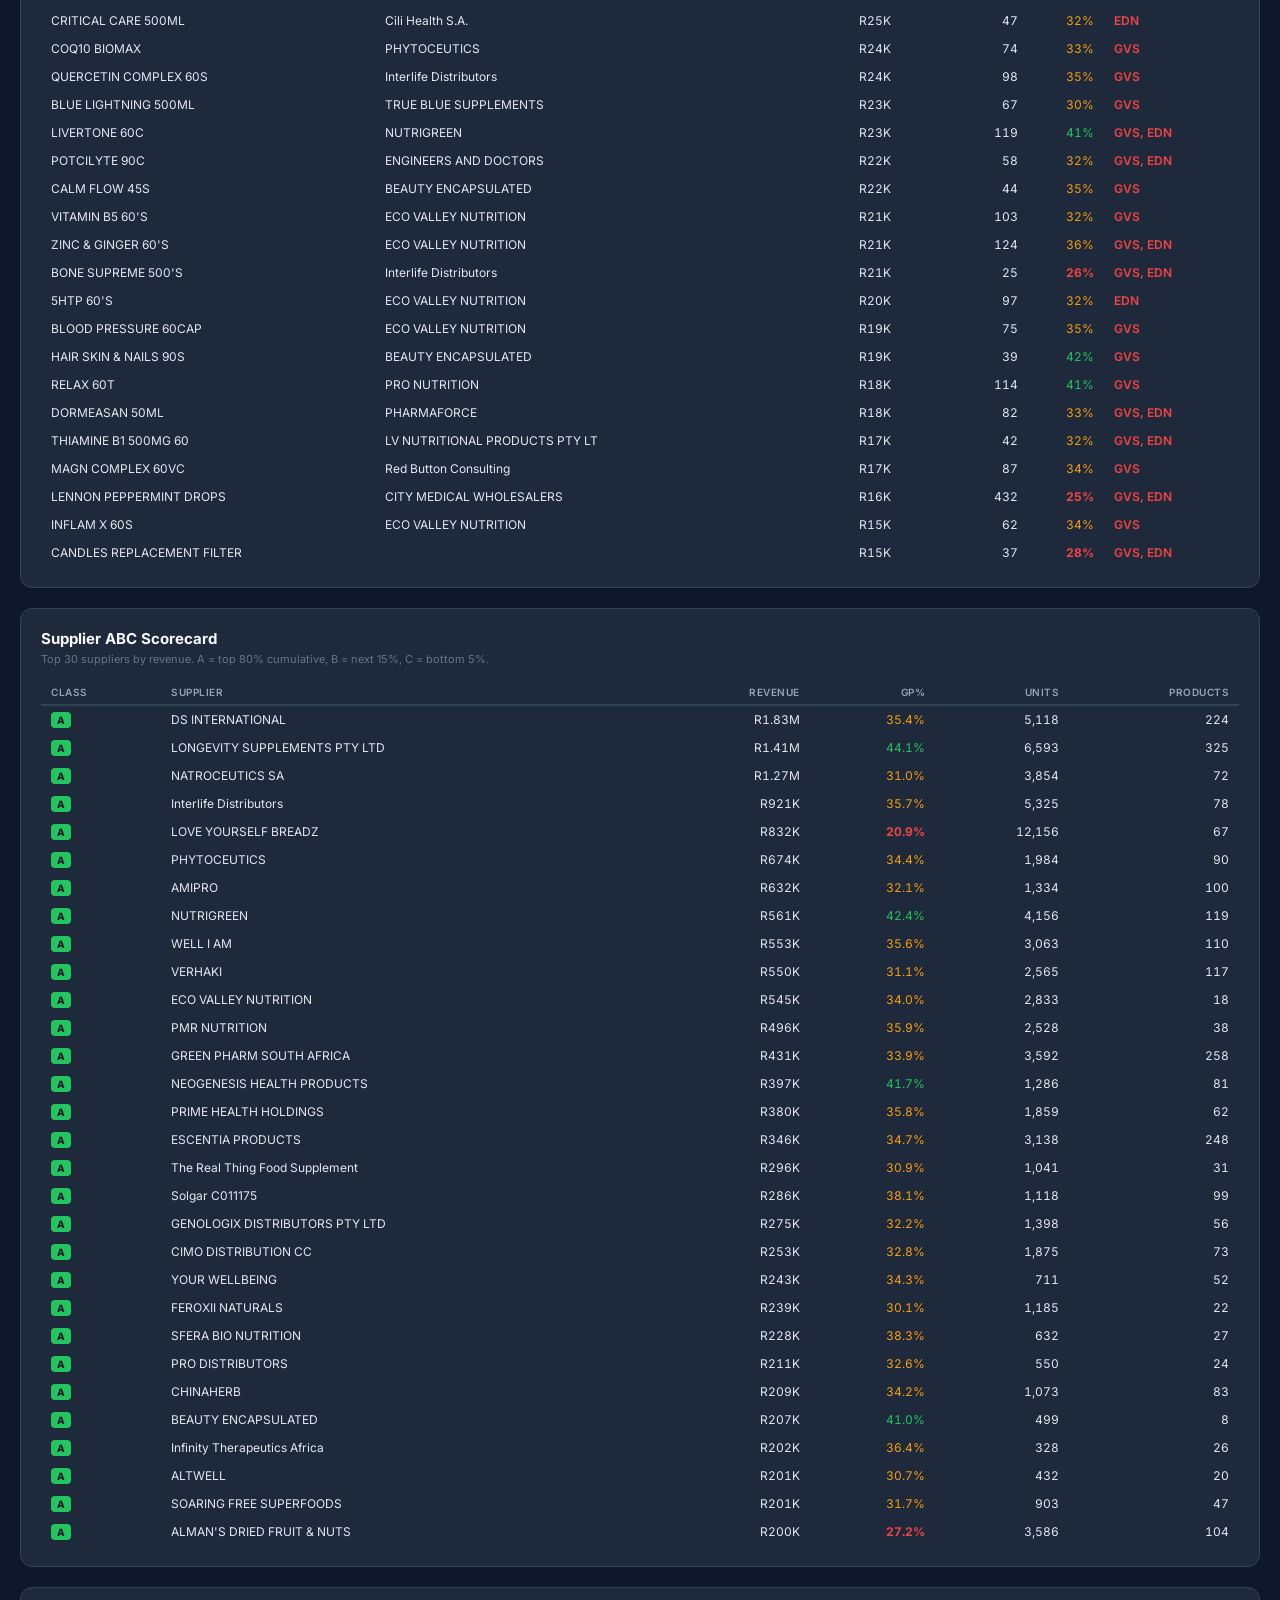
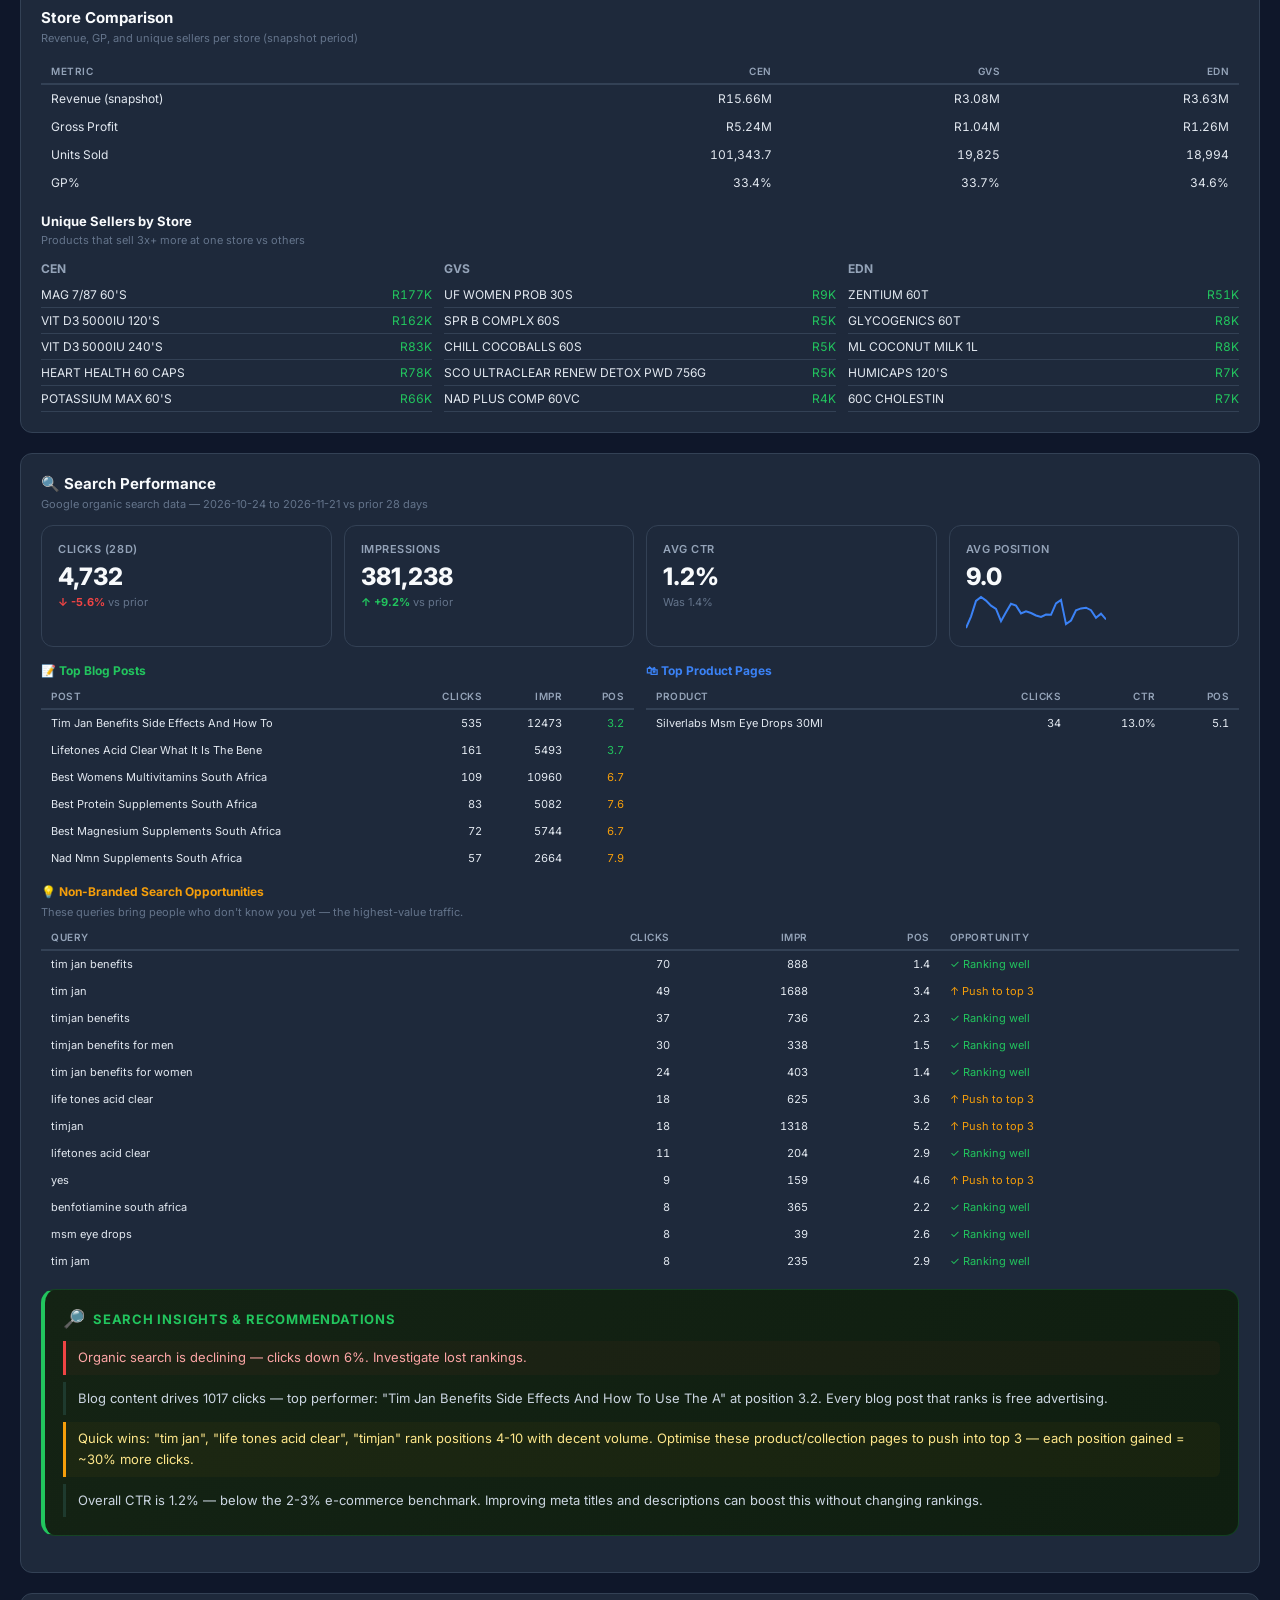
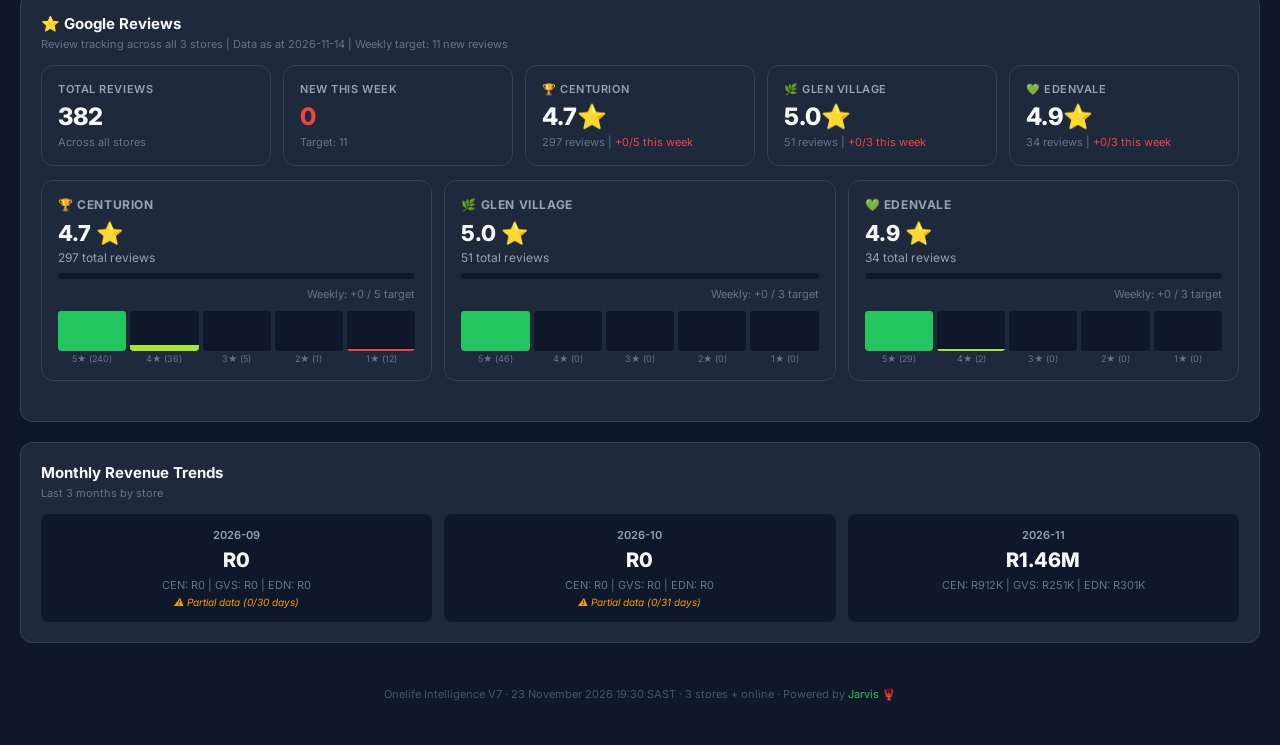
==== commit ae5ff97c: "chore: evening intelligence update" ====
--- a/index.html
+++ b/index.html
@@ -137,7 +137,7 @@
 </style></head><body><div class="container">
 <header><h1>Onelife <span>Intelligence</span></h1>
 <div class="sub">3 Stores + Online | Real-time Business Intelligence</div>
-<div class="date">22 November 2026 | Refreshed 2026-11-22 19:30 | Omni latest trade date 2026-11-22</div>
+<div class="date">23 November 2026 | Refreshed 2026-11-23 19:30 | Omni latest trade date 2026-11-23</div>
 </header>
 <nav class="quick-nav">
 <a href="#summary">Summary</a>
@@ -151,12 +151,12 @@
 </nav>
 <div id="summary" class="jump-target"></div>
 <div class="story-card">
-<div class="story-header"><span style="font-size:18px">&#x1f9e0;</span><span class="story-title">Today's Story</span><span class="story-date">22 November 2026</span></div>
+<div class="story-header"><span style="font-size:18px">&#x1f9e0;</span><span class="story-title">Today's Story</span><span class="story-date">23 November 2026</span></div>
 <div class="story-sentences">
-<div class="story-sentence lead">November is under pressure — projected R1.90M vs R2.23M target (85%). The R327K shortfall needs action in the next 8 days.</div>
-<div class="story-sentence alert-sentence">Centurion is the concern — 82% trajectory. Running R47K/day, needs R86K/day.</div>
-<div class="story-sentence">Glen Village is the standout — R243K MTD at R11K/day, projecting to hit target.</div>
-<div class="story-sentence">Edenvale at 87% trajectory — needs R20K/day to close the R164K gap.</div>
+<div class="story-sentence lead">November is under pressure — projected R1.92M vs R2.23M target (86%). The R310K shortfall needs action in the next 7 days.</div>
+<div class="story-sentence alert-sentence">Centurion is the concern — 83% trajectory. Running R48K/day, needs R90K/day.</div>
+<div class="story-sentence">Glen Village at 99% trajectory — needs R11K/day to close the R79K gap.</div>
+<div class="story-sentence">Edenvale at 87% trajectory — needs R21K/day to close the R149K gap.</div>
 <div class="story-sentence">GP margin healthy at 33.1%.</div>
 <div class="story-sentence opp-sentence">Best cross-store opp: KILL A GERM 60s (35% GP, R66K at CEN) is absent from EDN — free revenue waiting.</div>
 </div></div>
@@ -164,124 +164,124 @@
 <div class="da-icon">&#x1f6a8;</div>
 <div class="da-body">
 <div class="da-label">&#x2605; Daily Action</div>
-<div class="da-text">URGENT — Centurion is at 82% of target: running R47K/day but needs R86K/day. Call the manager and plan a weekend push today.</div>
+<div class="da-text">URGENT — Centurion is at 83% of target: running R48K/day but needs R90K/day. Call the manager and plan a weekend push today.</div>
 </div></div>
 <div class="kpi-strip">
-<div class="kpi"><div class="label">MTD Revenue</div><div class="val">R1.38M</div><div class="note">Day 22 of 30</div><div class="wow">WoW: <span style="color:#475569;font-size:11px">—</span></div></div>
-<div class="kpi"><div class="label">MTD Gross Profit</div><div class="val green">R457K</div><div class="note">33.1% blended GP</div></div>
-<div class="kpi"><div class="label">Daily Run Rate</div><div class="val blue">R71K</div><div class="note">Yesterday: R55K</div></div>
-<div class="kpi"><div class="label">Projected Month</div><div class="val yellow">R1.90M</div><div class="note">Target: R2.23M</div></div>
+<div class="kpi"><div class="label">MTD Revenue</div><div class="val">R1.46M</div><div class="note">Day 23 of 30</div><div class="wow">WoW: <span style="color:#475569;font-size:11px">—</span></div></div>
+<div class="kpi"><div class="label">MTD Gross Profit</div><div class="val green">R485K</div><div class="note">33.1% blended GP</div></div>
+<div class="kpi"><div class="label">Daily Run Rate</div><div class="val blue">R72K</div><div class="note">Yesterday: R16K</div></div>
+<div class="kpi"><div class="label">Projected Month</div><div class="val yellow">R1.92M</div><div class="note">Target: R2.23M</div></div>
 </div>
 <div id="stores" class="jump-target"></div>
 <div class="store-grid">
 <div class="store-card">
 <div class="sname">Centurion</div>
-<div class="srev">R851K</div>
-<div class="bar-mini"><div class="bar-fill bad" style="width:59%"></div></div>
-<div class="spct">59% of R1.45M target</div>
-<div class="srow" style="border-bottom:1px solid #1e1e2e;padding-bottom:6px;margin-bottom:6px"><span style="color:#00ff88;font-weight:700">Yesterday Sales</span><span class="sv" style="color:#00ff88;font-weight:700">R38K</span></div>
-<div class="srow"><span style="color:#00ff88">Yesterday GP</span><span class="sv" style="color:#00ff88">R13K (34%)</span></div>
-<div class="srow"><span>Run Rate</span><span class="sv">R47K/day</span></div>
-<div class="srow"><span>Required Rate</span><span class="sv ">R86K/day</span></div>
-<div class="srow"><span>Projected</span><span class="sv">R1.18M</span></div>
+<div class="srev">R912K</div>
+<div class="bar-mini"><div class="bar-fill bad" style="width:63%"></div></div>
+<div class="spct">63% of R1.45M target</div>
+<div class="srow" style="border-bottom:1px solid #1e1e2e;padding-bottom:6px;margin-bottom:6px"><span style="color:#00ff88;font-weight:700">Today Sales</span><span class="sv" style="color:#00ff88;font-weight:700">R61K</span></div>
+<div class="srow"><span style="color:#00ff88">Today GP</span><span class="sv" style="color:#00ff88">R21K (34%)</span></div>
+<div class="srow"><span>Run Rate</span><span class="sv">R48K/day</span></div>
+<div class="srow"><span>Required Rate</span><span class="sv ">R90K/day</span></div>
+<div class="srow"><span>Projected</span><span class="sv">R1.20M</span></div>
 <div class="srow"><span>GP Margin</span><span class="sv">33.3%</span></div>
-<div class="srow"><span>Trading Days</span><span class="sv">18 done, 7 left</span></div>
+<div class="srow"><span>Trading Days</span><span class="sv">19 done, 6 left</span></div>
 <div class="store-wow">WoW: <span style="color:#475569;font-size:11px">—</span></div>
 </div>
 <div class="store-card">
 <div class="sname">Glen Village</div>
-<div class="srev">R243K</div>
-<div class="bar-mini"><div class="bar-fill bad" style="width:74%"></div></div>
-<div class="spct">74% of R330K target</div>
-<div class="srow" style="border-bottom:1px solid #1e1e2e;padding-bottom:6px;margin-bottom:6px"><span style="color:#00ff88;font-weight:700">Yesterday Sales</span><span class="sv" style="color:#00ff88;font-weight:700">R8K</span></div>
-<div class="srow"><span style="color:#00ff88">Yesterday GP</span><span class="sv" style="color:#00ff88">R3K (31%)</span></div>
+<div class="srev">R251K</div>
+<div class="bar-mini"><div class="bar-fill bad" style="width:76%"></div></div>
+<div class="spct">76% of R330K target</div>
+<div class="srow" style="border-bottom:1px solid #1e1e2e;padding-bottom:6px;margin-bottom:6px"><span style="color:#00ff88;font-weight:700">Today Sales</span><span class="sv" style="color:#00ff88;font-weight:700">R8K</span></div>
+<div class="srow"><span style="color:#00ff88">Today GP</span><span class="sv" style="color:#00ff88">R3K (34%)</span></div>
 <div class="srow"><span>Run Rate</span><span class="sv">R11K/day</span></div>
 <div class="srow"><span>Required Rate</span><span class="sv highlight">R11K/day</span></div>
-<div class="srow"><span>Projected</span><span class="sv">R331K</span></div>
+<div class="srow"><span>Projected</span><span class="sv">R327K</span></div>
 <div class="srow"><span>GP Margin</span><span class="sv">32.1%</span></div>
-<div class="srow"><span>Trading Days</span><span class="sv">22 done, 8 left</span></div>
+<div class="srow"><span>Trading Days</span><span class="sv">23 done, 7 left</span></div>
 <div class="store-wow">WoW: <span style="color:#475569;font-size:11px">—</span></div>
 </div>
 <div class="store-card">
 <div class="sname">Edenvale</div>
-<div class="srev">R286K</div>
-<div class="bar-mini"><div class="bar-fill bad" style="width:64%"></div></div>
-<div class="spct">64% of R450K target</div>
-<div class="srow" style="border-bottom:1px solid #1e1e2e;padding-bottom:6px;margin-bottom:6px"><span style="color:#00ff88;font-weight:700">Yesterday Sales</span><span class="sv" style="color:#00ff88;font-weight:700">R8K</span></div>
-<div class="srow"><span style="color:#00ff88">Yesterday GP</span><span class="sv" style="color:#00ff88">R3K (34%)</span></div>
+<div class="srev">R301K</div>
+<div class="bar-mini"><div class="bar-fill bad" style="width:67%"></div></div>
+<div class="spct">67% of R450K target</div>
+<div class="srow" style="border-bottom:1px solid #1e1e2e;padding-bottom:6px;margin-bottom:6px"><span style="color:#00ff88;font-weight:700">Today Sales</span><span class="sv" style="color:#00ff88;font-weight:700">R15K</span></div>
+<div class="srow"><span style="color:#00ff88">Today GP</span><span class="sv" style="color:#00ff88">R4K (29%)</span></div>
 <div class="srow"><span>Run Rate</span><span class="sv">R13K/day</span></div>
-<div class="srow"><span>Required Rate</span><span class="sv ">R20K/day</span></div>
-<div class="srow"><span>Projected</span><span class="sv">R390K</span></div>
-<div class="srow"><span>GP Margin</span><span class="sv">33.7%</span></div>
-<div class="srow"><span>Trading Days</span><span class="sv">22 done, 8 left</span></div>
+<div class="srow"><span>Required Rate</span><span class="sv ">R21K/day</span></div>
+<div class="srow"><span>Projected</span><span class="sv">R393K</span></div>
+<div class="srow"><span>GP Margin</span><span class="sv">33.5%</span></div>
+<div class="srow"><span>Trading Days</span><span class="sv">23 done, 7 left</span></div>
 <div class="store-wow">WoW: <span style="color:#475569;font-size:11px">—</span></div>
 </div>
 </div>
 <div class="card"><h3>Store Tracking vs Target</h3><div class="desc">Actual month-to-date sales vs monthly target</div>
 <div class="progress-row"><div class="sn">CEN</div>
-<div class="bar-wrap"><div class="bar bad" style="width:59%">59%</div></div>
+<div class="bar-wrap"><div class="bar bad" style="width:63%">63%</div></div>
 <div class="spark"></div>
-<div class="tgt">R851K / R1.45M <span style="color:#475569;font-size:11px">—</span></div></div>
+<div class="tgt">R912K / R1.45M <span style="color:#475569;font-size:11px">—</span></div></div>
 <div class="progress-row"><div class="sn">GVS</div>
-<div class="bar-wrap"><div class="bar bad" style="width:74%">74%</div></div>
+<div class="bar-wrap"><div class="bar bad" style="width:76%">76%</div></div>
 <div class="spark"></div>
-<div class="tgt">R243K / R330K <span style="color:#475569;font-size:11px">—</span></div></div>
+<div class="tgt">R251K / R330K <span style="color:#475569;font-size:11px">—</span></div></div>
 <div class="progress-row"><div class="sn">EDN</div>
-<div class="bar-wrap"><div class="bar bad" style="width:64%">64%</div></div>
+<div class="bar-wrap"><div class="bar bad" style="width:67%">67%</div></div>
 <div class="spark"></div>
-<div class="tgt">R286K / R450K <span style="color:#475569;font-size:11px">—</span></div></div>
+<div class="tgt">R301K / R450K <span style="color:#475569;font-size:11px">—</span></div></div>
 </div>
 <div id="online" class="card jump-target"><h3>&#x1f310; Online Performance</h3>
 <div class="desc">Google Analytics 4 — last 28 days vs prior 28 days | Powered by Analyzify tracking</div>
 <div class="kpi-strip" style="margin-bottom:14px">
-<div class="kpi"><div class="label" style="color:#00ff88">Today Online Sales</div><div class="val" style="color:#00ff88;font-size:26px">R2K</div><div class="note">Yesterday: R2K</div></div>
-<div class="kpi"><div class="label">Sessions (28d)</div><div class="val">55,477</div><div class="note"><span style="color:#ef4444;font-size:11px;font-weight:700">↓&nbsp;-9.3%</span> <svg width="100" height="25" style="vertical-align:middle"><polyline points="0.0,19.8 7.1,16.5 14.3,17.1 21.4,12.3 28.6,15.2 35.7,5.0 42.9,2.0 50.0,12.9 57.1,11.6 64.3,10.7 71.4,16.6 78.6,17.0 85.7,17.9 92.9,17.0 100.0,23.0" fill="none" stroke="#3b82f6" stroke-width="2"/></svg></div></div>
-<div class="kpi"><div class="label">Revenue (28d)</div><div class="val green">R192K</div><div class="note"><span style="color:#ef4444;font-size:11px;font-weight:700">↓&nbsp;-7.2%</span> <svg width="100" height="25" style="vertical-align:middle"><polyline points="0.0,18.9 7.1,16.7 14.3,2.0 21.4,16.9 28.6,17.6 35.7,19.8 42.9,22.5 50.0,21.3 57.1,16.7 64.3,16.3 71.4,11.1 78.6,19.5 85.7,17.8 92.9,22.0 100.0,23.0" fill="none" stroke="#22c55e" stroke-width="2"/></svg></div></div>
-<div class="kpi"><div class="label">Orders</div><div class="val">305</div><div class="note"><span style="color:#ef4444;font-size:11px;font-weight:700">↓&nbsp;-1.6%</span></div></div>
-<div class="kpi"><div class="label">Conv. Rate</div><div class="val">0.55%</div><div class="note">Bounce: 60% | 1.4 pg/sess</div></div>
+<div class="kpi"><div class="label" style="color:#00ff88">Today Online Sales</div><div class="val" style="color:#00ff88;font-size:26px">R9K</div><div class="note">Yesterday: R3K</div></div>
+<div class="kpi"><div class="label">Sessions (28d)</div><div class="val">54,714</div><div class="note"><span style="color:#ef4444;font-size:11px;font-weight:700">↓&nbsp;-10.5%</span> <svg width="100" height="25" style="vertical-align:middle"><polyline points="0.0,17.3 7.1,18.0 14.3,12.9 21.4,16.0 28.6,5.2 35.7,2.0 42.9,13.6 50.0,12.2 57.1,11.2 64.3,17.5 71.4,17.8 78.6,18.8 85.7,17.8 92.9,17.1 100.0,23.0" fill="none" stroke="#3b82f6" stroke-width="2"/></svg></div></div>
+<div class="kpi"><div class="label">Revenue (28d)</div><div class="val green">R196K</div><div class="note"><span style="color:#ef4444;font-size:11px;font-weight:700">↓&nbsp;-4.5%</span> <svg width="100" height="25" style="vertical-align:middle"><polyline points="0.0,17.0 7.1,2.0 14.3,17.2 21.4,17.9 28.6,20.2 35.7,23.0 42.9,21.7 50.0,17.0 57.1,16.7 64.3,11.3 71.4,19.9 78.6,18.1 85.7,22.5 92.9,21.8 100.0,13.2" fill="none" stroke="#22c55e" stroke-width="2"/></svg></div></div>
+<div class="kpi"><div class="label">Orders</div><div class="val">309</div><div class="note"><span style="color:#22c55e;font-size:11px;font-weight:700">↑&nbsp;+0.3%</span></div></div>
+<div class="kpi"><div class="label">Conv. Rate</div><div class="val">0.56%</div><div class="note">Bounce: 60% | 1.4 pg/sess</div></div>
 </div>
 <h4 style="color:#f1f5f9;font-size:12px;margin-bottom:6px">Channel Performance</h4>
 <table style="font-size:11px"><thead><tr><th>Channel</th><th class="num">Sessions</th><th class="num">Revenue</th><th class="num">Orders</th><th class="num">Conv%</th><th class="num">Rev/Session</th><th>Verdict</th></tr></thead><tbody>
-<tr><td>Direct</td><td class="num">22,512</td><td class="num">R20K</td><td class="num">22</td><td class="num gpl">0.10%</td><td class="num">R0.90</td><td><span style="color:#ef4444">&#x26a0; High traffic, low conv</span></td></tr>
-<tr><td>Paid Search</td><td class="num">20,439</td><td class="num">R115K</td><td class="num">192</td><td class="num gph">0.94%</td><td class="num">R5.62</td><td><span style="color:#22c55e">&#x2713; Strong</span></td></tr>
-<tr><td>Organic Search</td><td class="num">5,607</td><td class="num">R28K</td><td class="num">44</td><td class="num gph">0.78%</td><td class="num">R5.00</td><td><span style="color:#22c55e">&#x2713; Strong</span></td></tr>
-<tr><td>Paid Social</td><td class="num">2,930</td><td class="num">R0</td><td class="num">0</td><td class="num gpl">0.00%</td><td class="num">R0.00</td><td><span style="color:#ef4444">&#x26a0; No conversions</span></td></tr>
-<tr><td>Unassigned</td><td class="num">2,408</td><td class="num">R9K</td><td class="num">18</td><td class="num gph">0.75%</td><td class="num">R3.94</td><td><span style="color:#22c55e">&#x2713; Strong</span></td></tr>
-<tr><td>Cross-network</td><td class="num">602</td><td class="num">R4K</td><td class="num">9</td><td class="num gph">1.50%</td><td class="num">R7.40</td><td><span style="color:#22c55e">&#x2713; Strong</span></td></tr>
-<tr><td>Referral</td><td class="num">375</td><td class="num">R9K</td><td class="num">11</td><td class="num gph">2.93%</td><td class="num">R24.59</td><td><span style="color:#22c55e">&#x2713; Strong</span></td></tr>
-<tr><td>Email</td><td class="num">185</td><td class="num">R4K</td><td class="num">5</td><td class="num gph">2.70%</td><td class="num">R19.20</td><td><span style="color:#22c55e">&#x2713; Strong</span></td></tr>
-<tr><td>AI Assistant</td><td class="num">174</td><td class="num">R1K</td><td class="num">3</td><td class="num gph">1.72%</td><td class="num">R6.51</td><td><span style="color:#22c55e">&#x2713; Strong</span></td></tr>
-<tr><td>Organic Shopping</td><td class="num">144</td><td class="num">R457</td><td class="num">1</td><td class="num gph">0.69%</td><td class="num">R3.18</td><td><span style="color:#22c55e">&#x2713; Strong</span></td></tr>
-<tr><td>Organic Social</td><td class="num">99</td><td class="num">R0</td><td class="num">0</td><td class="num gpl">0.00%</td><td class="num">R0.00</td><td><span style="color:#64748b">Low volume</span></td></tr>
+<tr><td>Direct</td><td class="num">22,295</td><td class="num">R20K</td><td class="num">22</td><td class="num gpl">0.10%</td><td class="num">R0.91</td><td><span style="color:#ef4444">&#x26a0; High traffic, low conv</span></td></tr>
+<tr><td>Paid Search</td><td class="num">20,098</td><td class="num">R118K</td><td class="num">194</td><td class="num gph">0.97%</td><td class="num">R5.87</td><td><span style="color:#22c55e">&#x2713; Strong</span></td></tr>
+<tr><td>Organic Search</td><td class="num">5,584</td><td class="num">R27K</td><td class="num">43</td><td class="num gph">0.77%</td><td class="num">R4.81</td><td><span style="color:#22c55e">&#x2713; Strong</span></td></tr>
+<tr><td>Paid Social</td><td class="num">2,771</td><td class="num">R0</td><td class="num">0</td><td class="num gpl">0.00%</td><td class="num">R0.00</td><td><span style="color:#ef4444">&#x26a0; No conversions</span></td></tr>
+<tr><td>Unassigned</td><td class="num">2,426</td><td class="num">R13K</td><td class="num">22</td><td class="num gph">0.91%</td><td class="num">R5.20</td><td><span style="color:#22c55e">&#x2713; Strong</span></td></tr>
+<tr><td>Cross-network</td><td class="num">543</td><td class="num">R4K</td><td class="num">8</td><td class="num gph">1.47%</td><td class="num">R7.23</td><td><span style="color:#22c55e">&#x2713; Strong</span></td></tr>
+<tr><td>Referral</td><td class="num">381</td><td class="num">R9K</td><td class="num">11</td><td class="num gph">2.89%</td><td class="num">R24.21</td><td><span style="color:#22c55e">&#x2713; Strong</span></td></tr>
+<tr><td>Email</td><td class="num">189</td><td class="num">R4K</td><td class="num">5</td><td class="num gph">2.65%</td><td class="num">R18.79</td><td><span style="color:#22c55e">&#x2713; Strong</span></td></tr>
+<tr><td>AI Assistant</td><td class="num">173</td><td class="num">R1K</td><td class="num">3</td><td class="num gph">1.73%</td><td class="num">R6.55</td><td><span style="color:#22c55e">&#x2713; Strong</span></td></tr>
+<tr><td>Organic Shopping</td><td class="num">146</td><td class="num">R457</td><td class="num">1</td><td class="num gph">0.68%</td><td class="num">R3.13</td><td><span style="color:#22c55e">&#x2713; Strong</span></td></tr>
+<tr><td>Organic Social</td><td class="num">106</td><td class="num">R0</td><td class="num">0</td><td class="num gpl">0.00%</td><td class="num">R0.00</td><td><span style="color:#64748b">Low volume</span></td></tr>
 <tr><td>Organic Video</td><td class="num">2</td><td class="num">R0</td><td class="num">0</td><td class="num gpl">0.00%</td><td class="num">R0.00</td><td><span style="color:#64748b">Low volume</span></td></tr>
 </tbody></table>
 <div style="display:grid;grid-template-columns:1fr 1fr;gap:12px;margin-top:12px">
 <div>
 <h4 style="color:#f1f5f9;font-size:12px;margin-bottom:6px">&#x1f4f1; Device Split</h4>
 <table style="font-size:11px"><thead><tr><th>Device</th><th class="num">Sessions</th><th class="num">Orders</th><th class="num">Revenue</th></tr></thead><tbody>
-<tr><td>Mobile</td><td class="num">33,193</td><td class="num">216</td><td class="num">R129K</td></tr>
-<tr><td>Desktop</td><td class="num">19,335</td><td class="num">88</td><td class="num">R62K</td></tr>
-<tr><td>Smart Tv</td><td class="num">2,682</td><td class="num">0</td><td class="num">R0</td></tr>
-<tr><td>Tablet</td><td class="num">545</td><td class="num">1</td><td class="num">R468</td></tr>
+<tr><td>Mobile</td><td class="num">32,322</td><td class="num">215</td><td class="num">R130K</td></tr>
+<tr><td>Desktop</td><td class="num">19,944</td><td class="num">93</td><td class="num">R66K</td></tr>
+<tr><td>Smart Tv</td><td class="num">2,340</td><td class="num">0</td><td class="num">R0</td></tr>
+<tr><td>Tablet</td><td class="num">537</td><td class="num">1</td><td class="num">R468</td></tr>
 </tbody></table></div>
 <div>
 <h4 style="color:#f1f5f9;font-size:12px;margin-bottom:6px">&#x1f4b0; Top Revenue Pages</h4>
 <table style="font-size:11px"><thead><tr><th>Page</th><th class="num">Revenue</th><th class="num">Orders</th></tr></thead><tbody>
-<tr><td>/</td><td class="num">R25K</td><td class="num">35</td></tr>
+<tr><td>/</td><td class="num">R26K</td><td class="num">35</td></tr>
 <tr><td>/products/chinaherb-yunnan-baiyao-powder</td><td class="num">R4K</td><td class="num">1</td></tr>
-<tr><td>/search</td><td class="num">R4K</td><td class="num">7</td></tr>
 <tr><td>/pages/centurion</td><td class="num">R4K</td><td class="num">5</td></tr>
+<tr><td>(not set)</td><td class="num">R4K</td><td class="num">8</td></tr>
 <tr><td>/products/akkermansia-muct-healthy-weight-30t</td><td class="num">R4K</td><td class="num">1</td></tr>
-<tr><td>/products/altwell-meta-slim-60-capsules</td><td class="num">R3K</td><td class="num">2</td></tr>
+<tr><td>/search</td><td class="num">R3K</td><td class="num">6</td></tr>
 </tbody></table></div>
 </div>
 <div class="story-card" style="margin-top:14px">
 <div class="story-header"><span style="font-size:18px">&#x1f4ca;</span><span class="story-title">Online Intelligence &amp; Recommendations</span></div>
 <div class="story-sentences">
-<div class="story-sentence alert-sentence">Online revenue down 7% — R192K from 305 orders. Investigate what changed.</div>
-<div class="story-sentence">Email (Klaviyo) converts at 2.7% — your highest-quality channel at R19.20/session. Grow the subscriber list; every new subscriber is worth ~R19 per visit.</div>
-<div class="story-sentence alert-sentence">Paid Social (Meta/TikTok ads): 2,930 sessions, ZERO conversions. This ad spend is producing awareness but no sales. Review targeting or pause until conversion tracking is fixed.</div>
-<div class="story-sentence">33,193 mobile vs 19,335 desktop sessions. Mobile conversion: 0.65%, Desktop: 0.46%. Mobile converting well.</div>
+<div class="story-sentence alert-sentence">Online revenue down 4% — R196K from 309 orders. Investigate what changed.</div>
+<div class="story-sentence">Email (Klaviyo) converts at 2.6% — your highest-quality channel at R18.79/session. Grow the subscriber list; every new subscriber is worth ~R19 per visit.</div>
+<div class="story-sentence alert-sentence">Paid Social (Meta/TikTok ads): 2,771 sessions, ZERO conversions. This ad spend is producing awareness but no sales. Review targeting or pause until conversion tracking is fixed.</div>
+<div class="story-sentence">32,322 mobile vs 19,944 desktop sessions. Mobile conversion: 0.67%, Desktop: 0.47%. Mobile converting well.</div>
 </div></div>
 </div>
 <div id="products" class="card jump-target"><h3>&#x1f48e; Hidden Gems</h3>
@@ -486,23 +486,23 @@
 </div>
 </div></div>
 <div id="seo" class="card jump-target"><h3>&#x1f50d; Search Performance</h3>
-<div class="desc">Google organic search data — 2026-10-23 to 2026-11-20 vs prior 28 days</div>
+<div class="desc">Google organic search data — 2026-10-24 to 2026-11-21 vs prior 28 days</div>
 <div class="kpi-strip" style="margin-bottom:16px">
-<div class="kpi"><div class="label">Clicks (28d)</div><div class="val">4,755</div><div class="note"><span style="color:#ef4444;font-size:11px;font-weight:700">↓&nbsp;-5.1%</span> vs prior</div></div>
-<div class="kpi"><div class="label">Impressions</div><div class="val">381,407</div><div class="note"><span style="color:#22c55e;font-size:11px;font-weight:700">↑&nbsp;+10.0%</span> vs prior</div></div>
+<div class="kpi"><div class="label">Clicks (28d)</div><div class="val">4,732</div><div class="note"><span style="color:#ef4444;font-size:11px;font-weight:700">↓&nbsp;-5.6%</span> vs prior</div></div>
+<div class="kpi"><div class="label">Impressions</div><div class="val">381,238</div><div class="note"><span style="color:#22c55e;font-size:11px;font-weight:700">↑&nbsp;+9.2%</span> vs prior</div></div>
 <div class="kpi"><div class="label">Avg CTR</div><div class="val">1.2%</div><div class="note">Was 1.4%</div></div>
-<div class="kpi"><div class="label">Avg Position</div><div class="val">9.0</div><div class="note"><svg width="140" height="35" style="vertical-align:middle"><polyline points="0.0,16.3 5.0,33.0 10.0,21.6 15.0,5.9 20.0,2.0 25.0,5.6 30.0,10.6 35.0,13.8 40.0,26.2 45.0,17.3 50.0,8.8 55.0,10.6 60.0,18.4 65.0,16.3 70.0,18.0 75.0,20.5 80.0,22.0 85.0,19.5 90.0,19.8 95.0,8.4 100.0,4.9 105.0,29.1 110.0,25.5 115.0,15.2 120.0,13.4 125.0,12.7 130.0,15.2 135.0,22.7 140.0,18.7" fill="none" stroke="#3b82f6" stroke-width="2"/></svg></div></div>
+<div class="kpi"><div class="label">Avg Position</div><div class="val">9.0</div><div class="note"><svg width="140" height="35" style="vertical-align:middle"><polyline points="0.0,33.0 5.0,21.6 10.0,5.9 15.0,2.0 20.0,5.6 25.0,10.6 30.0,13.8 35.0,26.2 40.0,17.3 45.0,8.8 50.0,10.6 55.0,18.4 60.0,16.3 65.0,18.0 70.0,20.5 75.0,22.0 80.0,19.5 85.0,19.8 90.0,8.4 95.0,4.9 100.0,29.1 105.0,25.5 110.0,15.2 115.0,13.4 120.0,12.7 125.0,15.2 130.0,22.7 135.0,18.7 140.0,24.4" fill="none" stroke="#3b82f6" stroke-width="2"/></svg></div></div>
 </div>
 <div style="display:grid;grid-template-columns:1fr 1fr;gap:12px">
 <div>
 <h4 style="color:#22c55e;font-size:12px;margin-bottom:6px">&#x1f4dd; Top Blog Posts</h4>
 <table style="font-size:11px"><thead><tr><th>Post</th><th class="num">Clicks</th><th class="num">Impr</th><th class="num">Pos</th></tr></thead><tbody>
-<tr><td title="/blogs/health-wellness-hub/tim-jan-benefits-side-effects-and-how-to-use-the-aloe-ferox-tonic">Tim Jan Benefits Side Effects And How To</td><td class="num">539</td><td class="num">12508</td><td class="num gph">3.2</td></tr>
-<tr><td title="/blogs/health-wellness-hub/lifetones-acid-clear-what-it-is-the-benefits-and-how-to-use-it">Lifetones Acid Clear What It Is The Bene</td><td class="num">163</td><td class="num">5571</td><td class="num gph">3.7</td></tr>
-<tr><td title="/blogs/health-wellness-hub/best-womens-multivitamins-south-africa">Best Womens Multivitamins South Africa</td><td class="num">110</td><td class="num">11123</td><td class="num gpm">6.7</td></tr>
-<tr><td title="/blogs/health-wellness-hub/best-protein-supplements-south-africa">Best Protein Supplements South Africa</td><td class="num">81</td><td class="num">4891</td><td class="num gpm">7.5</td></tr>
-<tr><td title="/blogs/health-wellness-hub/best-magnesium-supplements-south-africa">Best Magnesium Supplements South Africa</td><td class="num">76</td><td class="num">5881</td><td class="num gpm">6.7</td></tr>
-<tr><td title="/blogs/health-wellness-hub/nad-nmn-supplements-south-africa">Nad Nmn Supplements South Africa</td><td class="num">57</td><td class="num">2698</td><td class="num gpm">7.5</td></tr>
+<tr><td title="/blogs/health-wellness-hub/tim-jan-benefits-side-effects-and-how-to-use-the-aloe-ferox-tonic">Tim Jan Benefits Side Effects And How To</td><td class="num">535</td><td class="num">12473</td><td class="num gph">3.2</td></tr>
+<tr><td title="/blogs/health-wellness-hub/lifetones-acid-clear-what-it-is-the-benefits-and-how-to-use-it">Lifetones Acid Clear What It Is The Bene</td><td class="num">161</td><td class="num">5493</td><td class="num gph">3.7</td></tr>
+<tr><td title="/blogs/health-wellness-hub/best-womens-multivitamins-south-africa">Best Womens Multivitamins South Africa</td><td class="num">109</td><td class="num">10960</td><td class="num gpm">6.7</td></tr>
+<tr><td title="/blogs/health-wellness-hub/best-protein-supplements-south-africa">Best Protein Supplements South Africa</td><td class="num">83</td><td class="num">5082</td><td class="num gpm">7.6</td></tr>
+<tr><td title="/blogs/health-wellness-hub/best-magnesium-supplements-south-africa">Best Magnesium Supplements South Africa</td><td class="num">72</td><td class="num">5744</td><td class="num gpm">6.7</td></tr>
+<tr><td title="/blogs/health-wellness-hub/nad-nmn-supplements-south-africa">Nad Nmn Supplements South Africa</td><td class="num">57</td><td class="num">2664</td><td class="num gpm">7.9</td></tr>
 </tbody></table></div>
 <div>
 <h4 style="color:#3b82f6;font-size:12px;margin-bottom:6px">&#x1f6cd; Top Product Pages</h4>
@@ -513,24 +513,24 @@
 <h4 style="color:#f59e0b;font-size:12px;margin:12px 0 6px">&#x1f4a1; Non-Branded Search Opportunities</h4>
 <div class="desc" style="margin-bottom:6px">These queries bring people who don't know you yet — the highest-value traffic.</div>
 <table style="font-size:11px"><thead><tr><th>Query</th><th class="num">Clicks</th><th class="num">Impr</th><th class="num">Pos</th><th>Opportunity</th></tr></thead><tbody>
-<tr><td>tim jan benefits</td><td class="num">72</td><td class="num">890</td><td class="num">1.4</td><td><span style="color:#22c55e">&#x2713; Ranking well</span></td></tr>
-<tr><td>tim jan</td><td class="num">47</td><td class="num">1681</td><td class="num">3.4</td><td><span style="color:#f59e0b">&#x2191; Push to top 3</span></td></tr>
-<tr><td>timjan benefits</td><td class="num">38</td><td class="num">740</td><td class="num">2.2</td><td><span style="color:#22c55e">&#x2713; Ranking well</span></td></tr>
-<tr><td>timjan benefits for men</td><td class="num">32</td><td class="num">344</td><td class="num">1.5</td><td><span style="color:#22c55e">&#x2713; Ranking well</span></td></tr>
-<tr><td>tim jan benefits for women</td><td class="num">24</td><td class="num">409</td><td class="num">1.4</td><td><span style="color:#22c55e">&#x2713; Ranking well</span></td></tr>
-<tr><td>life tones acid clear</td><td class="num">17</td><td class="num">627</td><td class="num">3.6</td><td><span style="color:#f59e0b">&#x2191; Push to top 3</span></td></tr>
-<tr><td>timjan</td><td class="num">17</td><td class="num">1299</td><td class="num">5.2</td><td><span style="color:#f59e0b">&#x2191; Push to top 3</span></td></tr>
-<tr><td>lifetones acid clear</td><td class="num">11</td><td class="num">209</td><td class="num">2.8</td><td><span style="color:#22c55e">&#x2713; Ranking well</span></td></tr>
-<tr><td>benfotiamine south africa</td><td class="num">9</td><td class="num">359</td><td class="num">2.0</td><td><span style="color:#22c55e">&#x2713; Ranking well</span></td></tr>
-<tr><td>tim jan benefits for men</td><td class="num">9</td><td class="num">190</td><td class="num">1.4</td><td><span style="color:#22c55e">&#x2713; Ranking well</span></td></tr>
-<tr><td>yes</td><td class="num">9</td><td class="num">161</td><td class="num">4.5</td><td><span style="color:#f59e0b">&#x2191; Push to top 3</span></td></tr>
-<tr><td>best magnesium glycinate supplement in south africa</td><td class="num">8</td><td class="num">94</td><td class="num">3.3</td><td><span style="color:#64748b">Monitor</span></td></tr>
+<tr><td>tim jan benefits</td><td class="num">70</td><td class="num">888</td><td class="num">1.4</td><td><span style="color:#22c55e">&#x2713; Ranking well</span></td></tr>
+<tr><td>tim jan</td><td class="num">49</td><td class="num">1688</td><td class="num">3.4</td><td><span style="color:#f59e0b">&#x2191; Push to top 3</span></td></tr>
+<tr><td>timjan benefits</td><td class="num">37</td><td class="num">736</td><td class="num">2.3</td><td><span style="color:#22c55e">&#x2713; Ranking well</span></td></tr>
+<tr><td>timjan benefits for men</td><td class="num">30</td><td class="num">338</td><td class="num">1.5</td><td><span style="color:#22c55e">&#x2713; Ranking well</span></td></tr>
+<tr><td>tim jan benefits for women</td><td class="num">24</td><td class="num">403</td><td class="num">1.4</td><td><span style="color:#22c55e">&#x2713; Ranking well</span></td></tr>
+<tr><td>life tones acid clear</td><td class="num">18</td><td class="num">625</td><td class="num">3.6</td><td><span style="color:#f59e0b">&#x2191; Push to top 3</span></td></tr>
+<tr><td>timjan</td><td class="num">18</td><td class="num">1318</td><td class="num">5.2</td><td><span style="color:#f59e0b">&#x2191; Push to top 3</span></td></tr>
+<tr><td>lifetones acid clear</td><td class="num">11</td><td class="num">204</td><td class="num">2.9</td><td><span style="color:#22c55e">&#x2713; Ranking well</span></td></tr>
+<tr><td>yes</td><td class="num">9</td><td class="num">159</td><td class="num">4.6</td><td><span style="color:#f59e0b">&#x2191; Push to top 3</span></td></tr>
+<tr><td>benfotiamine south africa</td><td class="num">8</td><td class="num">365</td><td class="num">2.2</td><td><span style="color:#22c55e">&#x2713; Ranking well</span></td></tr>
+<tr><td>msm eye drops</td><td class="num">8</td><td class="num">39</td><td class="num">2.6</td><td><span style="color:#22c55e">&#x2713; Ranking well</span></td></tr>
+<tr><td>tim jam</td><td class="num">8</td><td class="num">235</td><td class="num">2.9</td><td><span style="color:#22c55e">&#x2713; Ranking well</span></td></tr>
 </tbody></table>
 <div class="story-card" style="margin-top:14px">
 <div class="story-header"><span style="font-size:18px">&#x1f50e;</span><span class="story-title">Search Insights &amp; Recommendations</span></div>
 <div class="story-sentences">
-<div class="story-sentence alert-sentence">Organic search is declining — clicks down 5%. Investigate lost rankings.</div>
-<div class="story-sentence">Blog content drives 1026 clicks — top performer: "Tim Jan Benefits Side Effects And How To Use The A" at position 3.2. Every blog post that ranks is free advertising.</div>
+<div class="story-sentence alert-sentence">Organic search is declining — clicks down 6%. Investigate lost rankings.</div>
+<div class="story-sentence">Blog content drives 1017 clicks — top performer: "Tim Jan Benefits Side Effects And How To Use The A" at position 3.2. Every blog post that ranks is free advertising.</div>
 <div class="story-sentence opp-sentence">Quick wins: "tim jan", "life tones acid clear", "timjan" rank positions 4-10 with decent volume. Optimise these product/collection pages to push into top 3 — each position gained = ~30% more clicks.</div>
 <div class="story-sentence">Overall CTR is 1.2% — below the 2-3% e-commerce benchmark. Improving meta titles and descriptions can boost this without changing rankings.</div>
 </div></div>
@@ -581,9 +581,9 @@
 <div class="bd">CEN: R0 | GVS: R0 | EDN: R0</div>
 <div class="incomplete">&#x26a0; Partial data (0/31 days)</div>
 </div>
-<div class="mcard"><div class="mo">2026-11</div><div class="tot">R1.38M</div>
-<div class="bd">CEN: R851K | GVS: R243K | EDN: R286K</div>
-</div>
-</div></div>
-<footer>Onelife Intelligence V7 &middot; 22 November 2026 19:30 SAST &middot; 3 stores + online &middot; Powered by <span class="lo">Jarvis</span> &#x1f99e;</footer>
+<div class="mcard"><div class="mo">2026-11</div><div class="tot">R1.46M</div>
+<div class="bd">CEN: R912K | GVS: R251K | EDN: R301K</div>
+</div>
+</div></div>
+<footer>Onelife Intelligence V7 &middot; 23 November 2026 19:30 SAST &middot; 3 stores + online &middot; Powered by <span class="lo">Jarvis</span> &#x1f99e;</footer>
 </div></body></html>
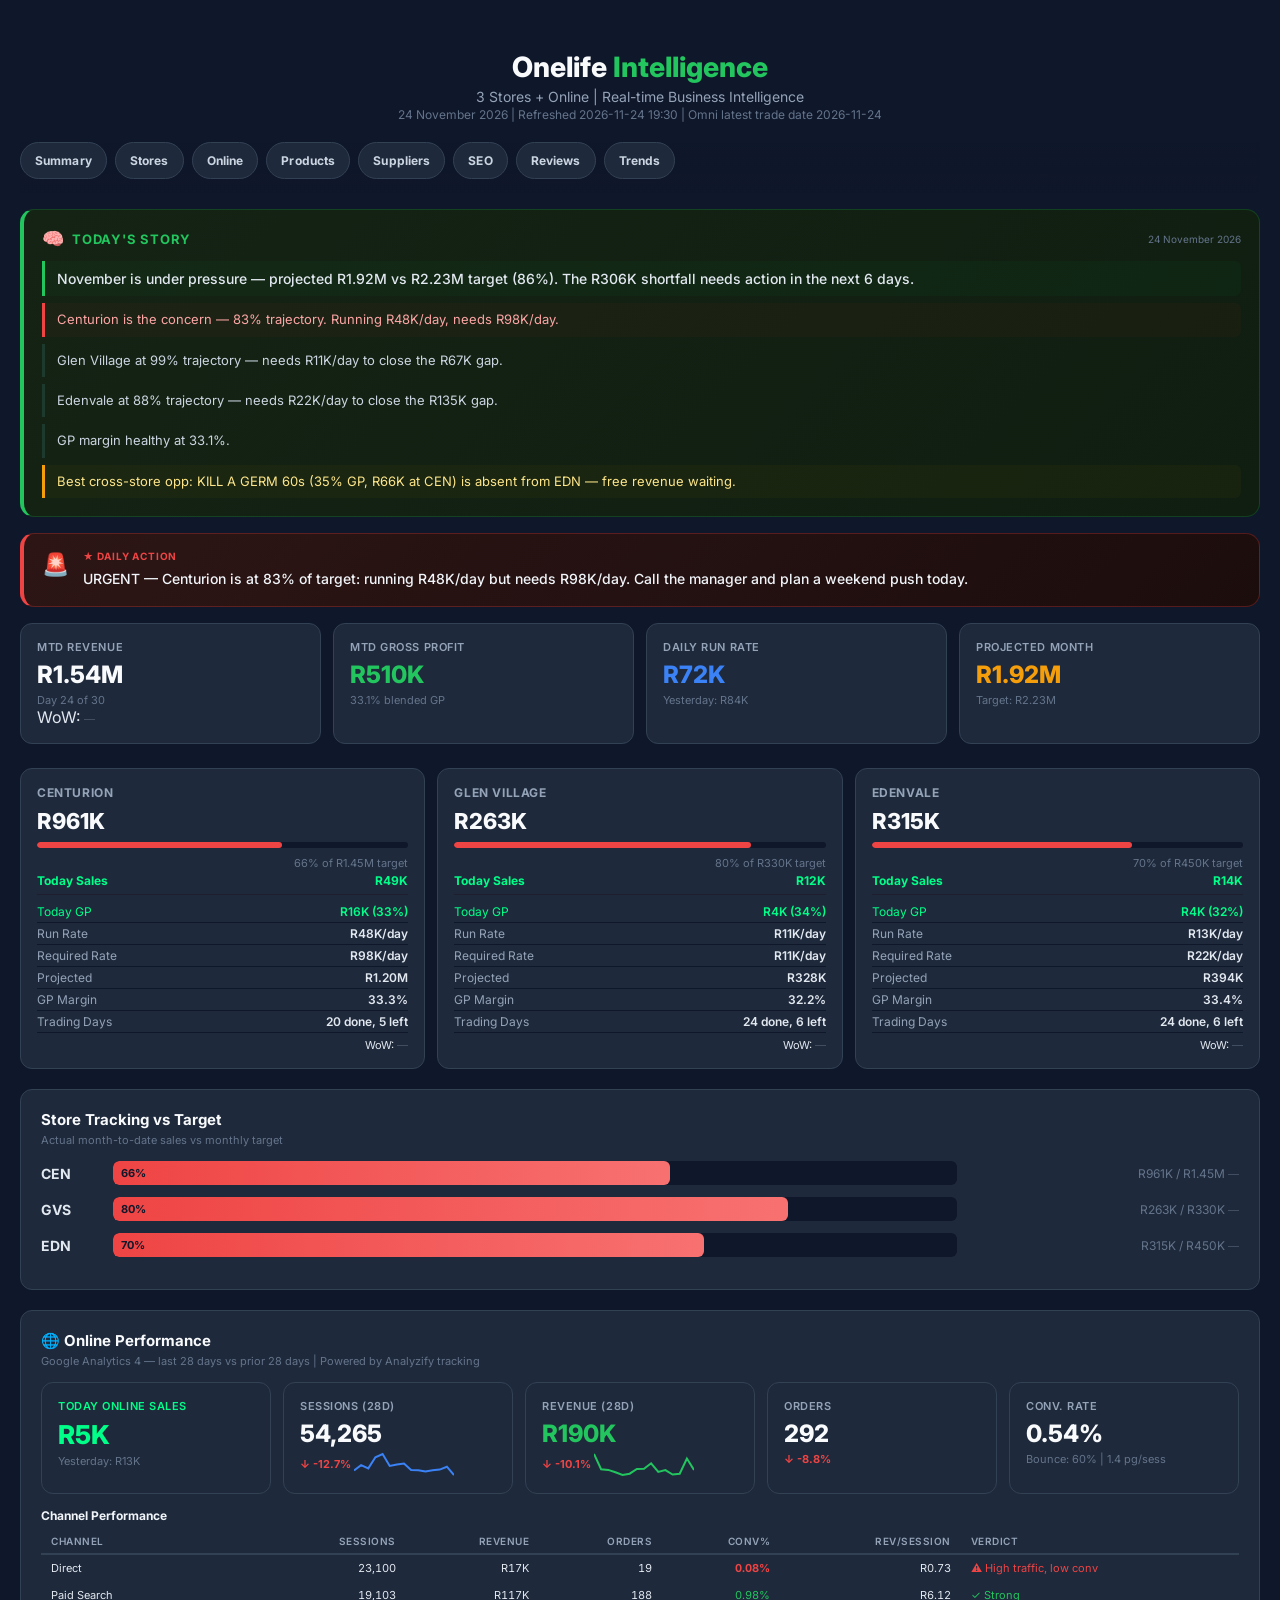
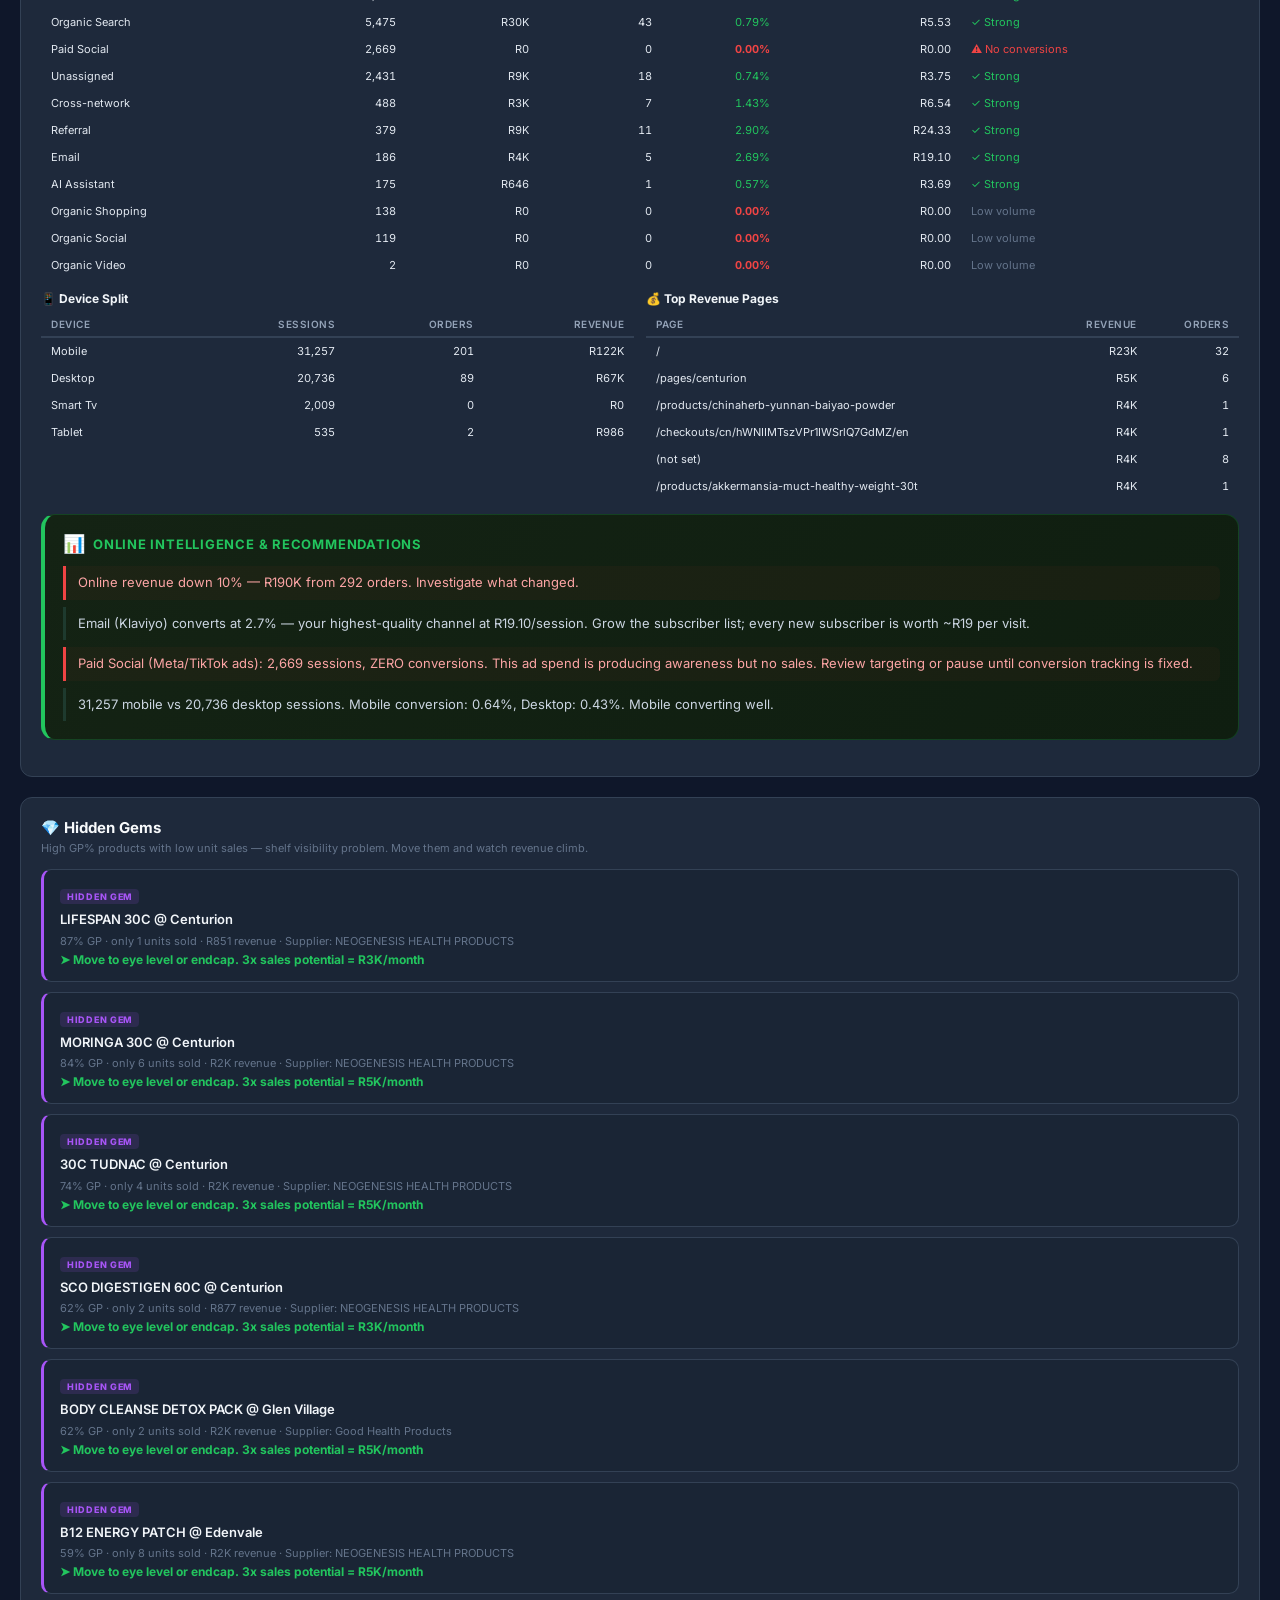
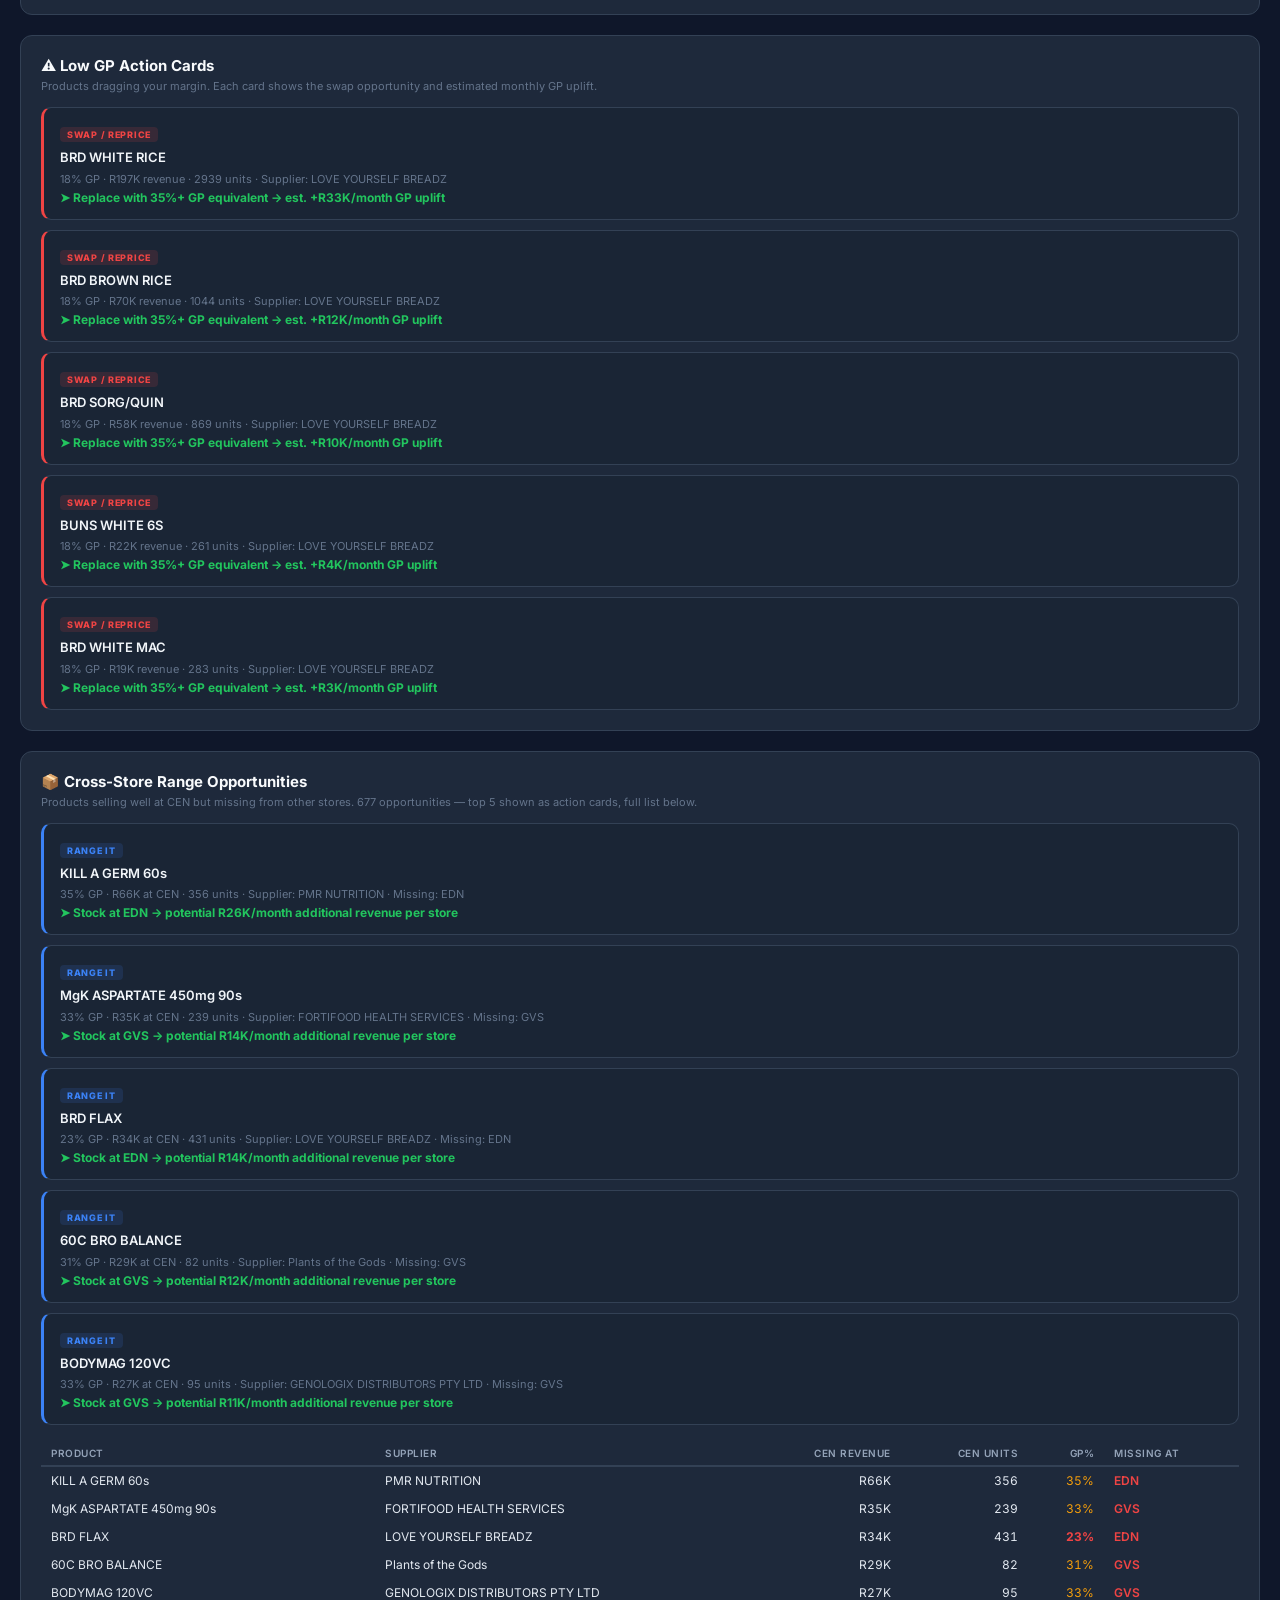
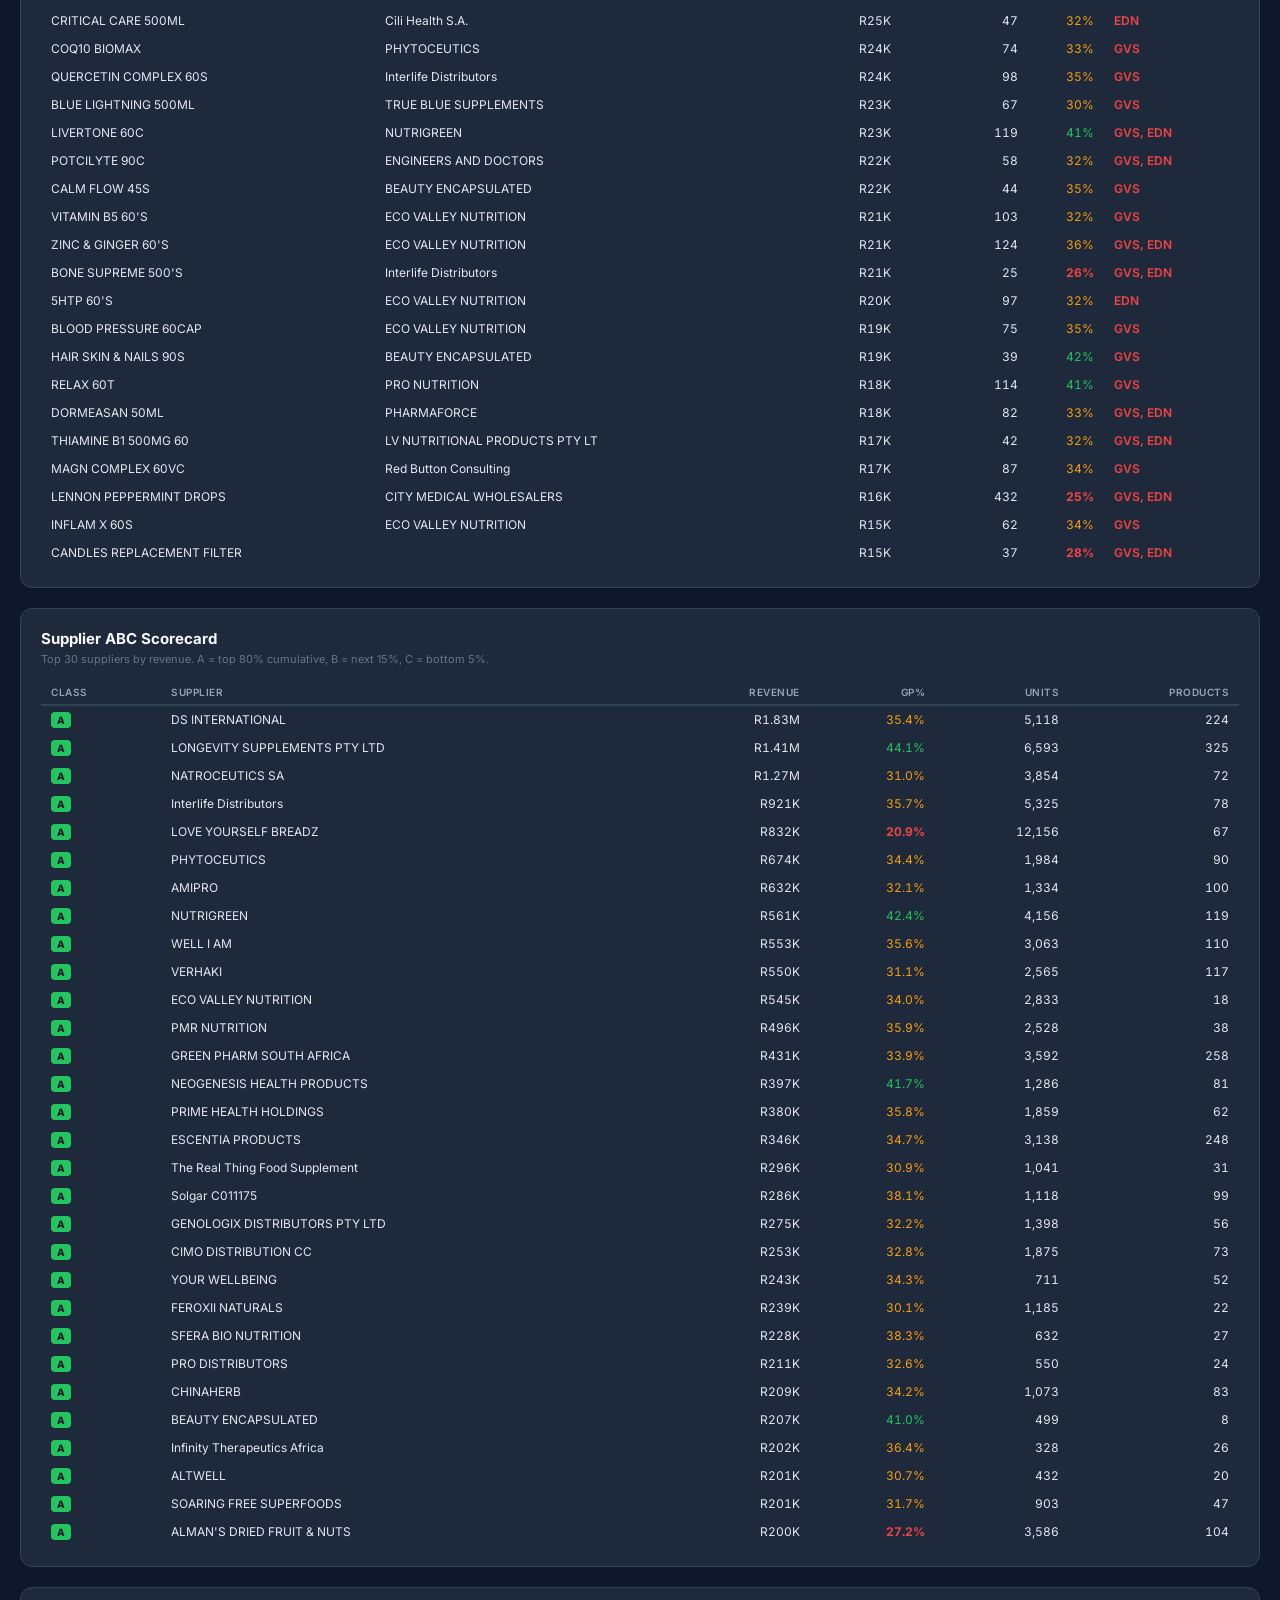
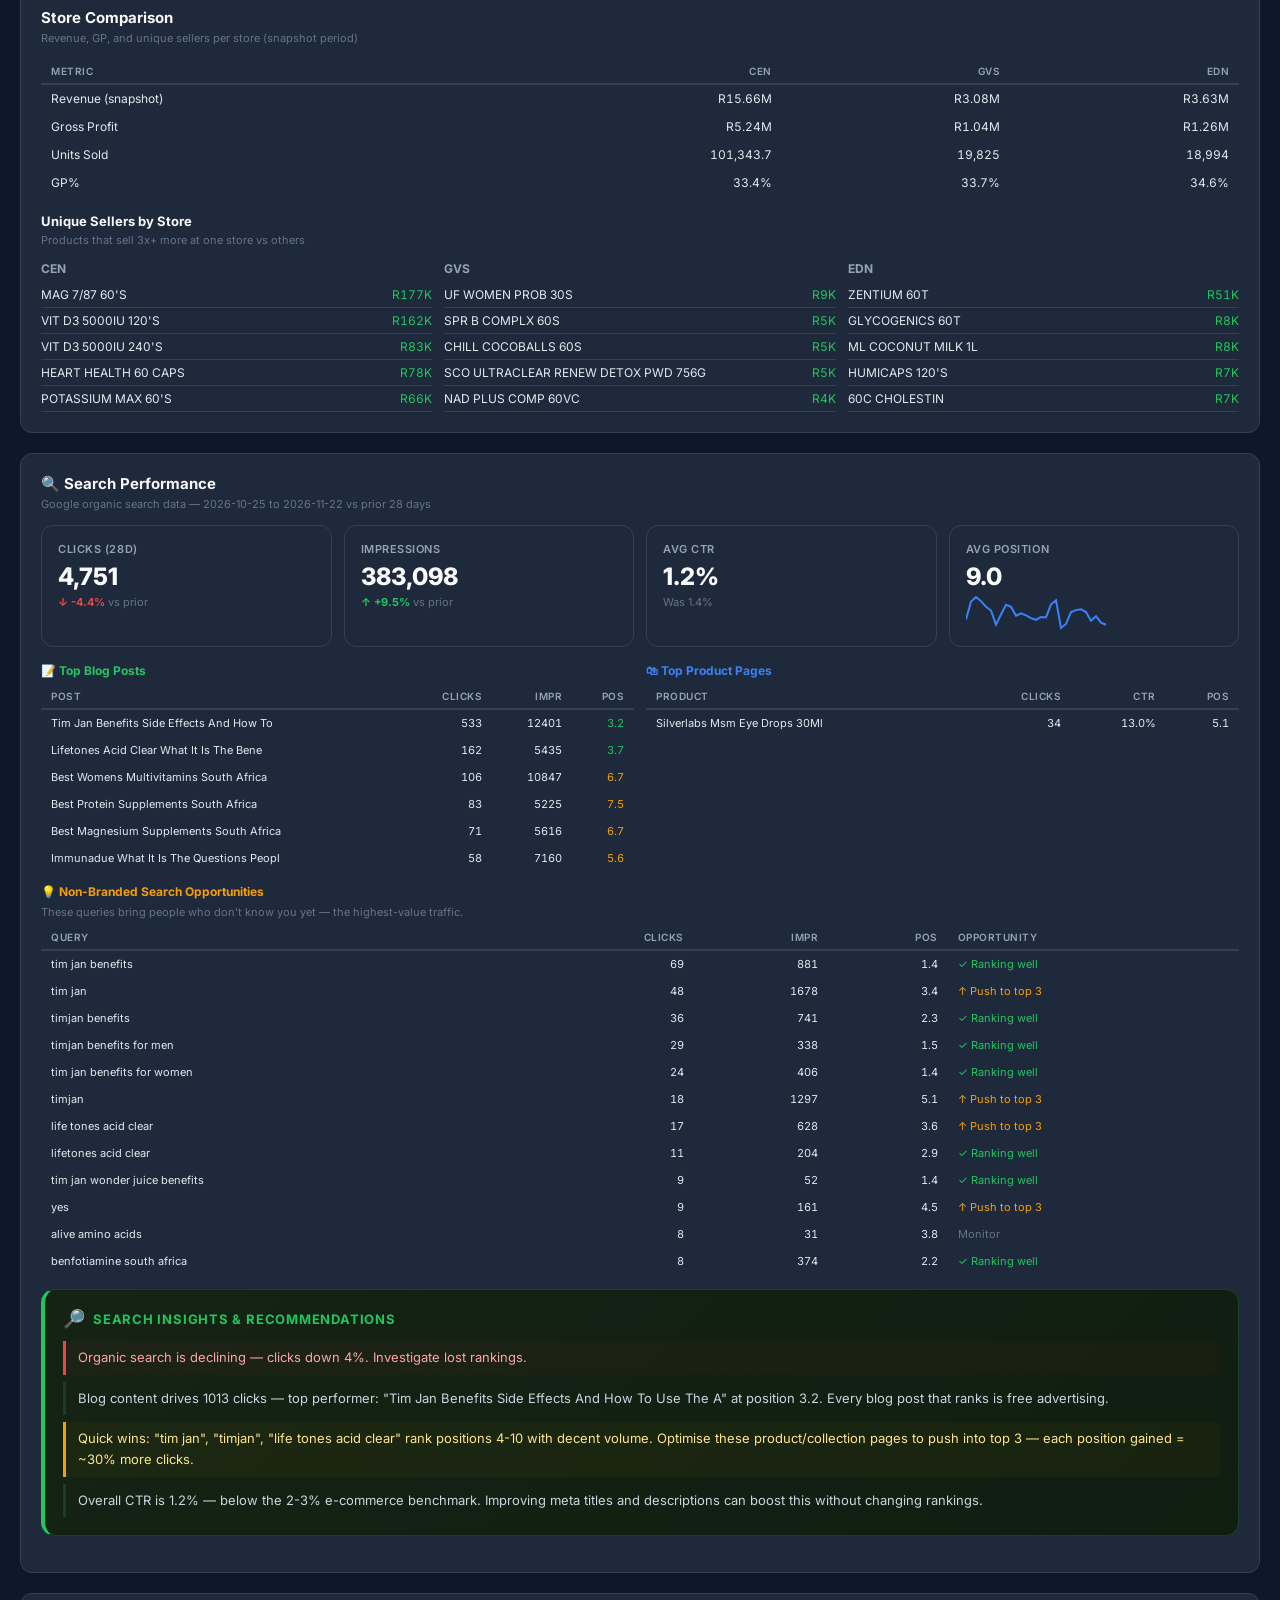
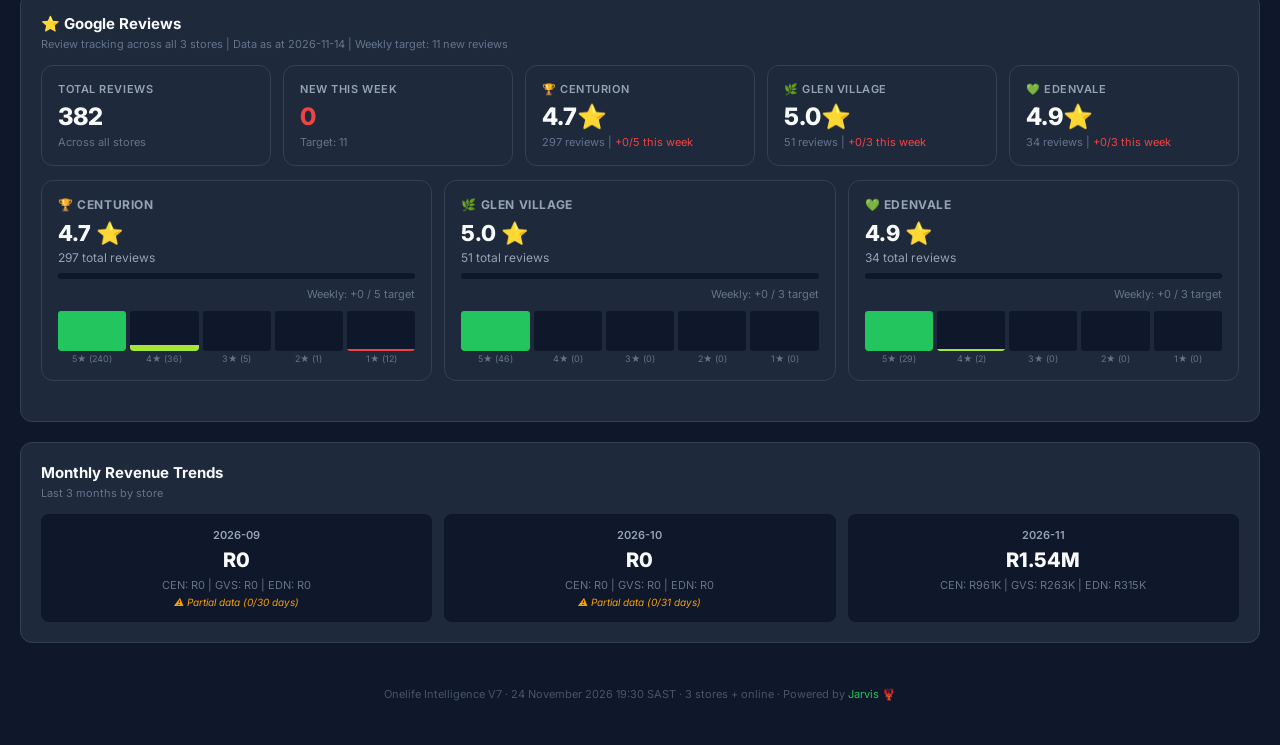
==== commit b5597472: "chore: evening intelligence update" ====
--- a/index.html
+++ b/index.html
@@ -137,7 +137,7 @@
 </style></head><body><div class="container">
 <header><h1>Onelife <span>Intelligence</span></h1>
 <div class="sub">3 Stores + Online | Real-time Business Intelligence</div>
-<div class="date">23 November 2026 | Refreshed 2026-11-23 19:30 | Omni latest trade date 2026-11-23</div>
+<div class="date">24 November 2026 | Refreshed 2026-11-24 19:30 | Omni latest trade date 2026-11-24</div>
 </header>
 <nav class="quick-nav">
 <a href="#summary">Summary</a>
@@ -151,12 +151,12 @@
 </nav>
 <div id="summary" class="jump-target"></div>
 <div class="story-card">
-<div class="story-header"><span style="font-size:18px">&#x1f9e0;</span><span class="story-title">Today's Story</span><span class="story-date">23 November 2026</span></div>
+<div class="story-header"><span style="font-size:18px">&#x1f9e0;</span><span class="story-title">Today's Story</span><span class="story-date">24 November 2026</span></div>
 <div class="story-sentences">
-<div class="story-sentence lead">November is under pressure — projected R1.92M vs R2.23M target (86%). The R310K shortfall needs action in the next 7 days.</div>
-<div class="story-sentence alert-sentence">Centurion is the concern — 83% trajectory. Running R48K/day, needs R90K/day.</div>
-<div class="story-sentence">Glen Village at 99% trajectory — needs R11K/day to close the R79K gap.</div>
-<div class="story-sentence">Edenvale at 87% trajectory — needs R21K/day to close the R149K gap.</div>
+<div class="story-sentence lead">November is under pressure — projected R1.92M vs R2.23M target (86%). The R306K shortfall needs action in the next 6 days.</div>
+<div class="story-sentence alert-sentence">Centurion is the concern — 83% trajectory. Running R48K/day, needs R98K/day.</div>
+<div class="story-sentence">Glen Village at 99% trajectory — needs R11K/day to close the R67K gap.</div>
+<div class="story-sentence">Edenvale at 88% trajectory — needs R22K/day to close the R135K gap.</div>
 <div class="story-sentence">GP margin healthy at 33.1%.</div>
 <div class="story-sentence opp-sentence">Best cross-store opp: KILL A GERM 60s (35% GP, R66K at CEN) is absent from EDN — free revenue waiting.</div>
 </div></div>
@@ -164,124 +164,124 @@
 <div class="da-icon">&#x1f6a8;</div>
 <div class="da-body">
 <div class="da-label">&#x2605; Daily Action</div>
-<div class="da-text">URGENT — Centurion is at 83% of target: running R48K/day but needs R90K/day. Call the manager and plan a weekend push today.</div>
+<div class="da-text">URGENT — Centurion is at 83% of target: running R48K/day but needs R98K/day. Call the manager and plan a weekend push today.</div>
 </div></div>
 <div class="kpi-strip">
-<div class="kpi"><div class="label">MTD Revenue</div><div class="val">R1.46M</div><div class="note">Day 23 of 30</div><div class="wow">WoW: <span style="color:#475569;font-size:11px">—</span></div></div>
-<div class="kpi"><div class="label">MTD Gross Profit</div><div class="val green">R485K</div><div class="note">33.1% blended GP</div></div>
-<div class="kpi"><div class="label">Daily Run Rate</div><div class="val blue">R72K</div><div class="note">Yesterday: R16K</div></div>
+<div class="kpi"><div class="label">MTD Revenue</div><div class="val">R1.54M</div><div class="note">Day 24 of 30</div><div class="wow">WoW: <span style="color:#475569;font-size:11px">—</span></div></div>
+<div class="kpi"><div class="label">MTD Gross Profit</div><div class="val green">R510K</div><div class="note">33.1% blended GP</div></div>
+<div class="kpi"><div class="label">Daily Run Rate</div><div class="val blue">R72K</div><div class="note">Yesterday: R84K</div></div>
 <div class="kpi"><div class="label">Projected Month</div><div class="val yellow">R1.92M</div><div class="note">Target: R2.23M</div></div>
 </div>
 <div id="stores" class="jump-target"></div>
 <div class="store-grid">
 <div class="store-card">
 <div class="sname">Centurion</div>
-<div class="srev">R912K</div>
-<div class="bar-mini"><div class="bar-fill bad" style="width:63%"></div></div>
-<div class="spct">63% of R1.45M target</div>
-<div class="srow" style="border-bottom:1px solid #1e1e2e;padding-bottom:6px;margin-bottom:6px"><span style="color:#00ff88;font-weight:700">Today Sales</span><span class="sv" style="color:#00ff88;font-weight:700">R61K</span></div>
-<div class="srow"><span style="color:#00ff88">Today GP</span><span class="sv" style="color:#00ff88">R21K (34%)</span></div>
+<div class="srev">R961K</div>
+<div class="bar-mini"><div class="bar-fill bad" style="width:66%"></div></div>
+<div class="spct">66% of R1.45M target</div>
+<div class="srow" style="border-bottom:1px solid #1e1e2e;padding-bottom:6px;margin-bottom:6px"><span style="color:#00ff88;font-weight:700">Today Sales</span><span class="sv" style="color:#00ff88;font-weight:700">R49K</span></div>
+<div class="srow"><span style="color:#00ff88">Today GP</span><span class="sv" style="color:#00ff88">R16K (33%)</span></div>
 <div class="srow"><span>Run Rate</span><span class="sv">R48K/day</span></div>
-<div class="srow"><span>Required Rate</span><span class="sv ">R90K/day</span></div>
+<div class="srow"><span>Required Rate</span><span class="sv ">R98K/day</span></div>
 <div class="srow"><span>Projected</span><span class="sv">R1.20M</span></div>
 <div class="srow"><span>GP Margin</span><span class="sv">33.3%</span></div>
-<div class="srow"><span>Trading Days</span><span class="sv">19 done, 6 left</span></div>
+<div class="srow"><span>Trading Days</span><span class="sv">20 done, 5 left</span></div>
 <div class="store-wow">WoW: <span style="color:#475569;font-size:11px">—</span></div>
 </div>
 <div class="store-card">
 <div class="sname">Glen Village</div>
-<div class="srev">R251K</div>
-<div class="bar-mini"><div class="bar-fill bad" style="width:76%"></div></div>
-<div class="spct">76% of R330K target</div>
-<div class="srow" style="border-bottom:1px solid #1e1e2e;padding-bottom:6px;margin-bottom:6px"><span style="color:#00ff88;font-weight:700">Today Sales</span><span class="sv" style="color:#00ff88;font-weight:700">R8K</span></div>
-<div class="srow"><span style="color:#00ff88">Today GP</span><span class="sv" style="color:#00ff88">R3K (34%)</span></div>
+<div class="srev">R263K</div>
+<div class="bar-mini"><div class="bar-fill bad" style="width:80%"></div></div>
+<div class="spct">80% of R330K target</div>
+<div class="srow" style="border-bottom:1px solid #1e1e2e;padding-bottom:6px;margin-bottom:6px"><span style="color:#00ff88;font-weight:700">Today Sales</span><span class="sv" style="color:#00ff88;font-weight:700">R12K</span></div>
+<div class="srow"><span style="color:#00ff88">Today GP</span><span class="sv" style="color:#00ff88">R4K (34%)</span></div>
 <div class="srow"><span>Run Rate</span><span class="sv">R11K/day</span></div>
 <div class="srow"><span>Required Rate</span><span class="sv highlight">R11K/day</span></div>
-<div class="srow"><span>Projected</span><span class="sv">R327K</span></div>
-<div class="srow"><span>GP Margin</span><span class="sv">32.1%</span></div>
-<div class="srow"><span>Trading Days</span><span class="sv">23 done, 7 left</span></div>
+<div class="srow"><span>Projected</span><span class="sv">R328K</span></div>
+<div class="srow"><span>GP Margin</span><span class="sv">32.2%</span></div>
+<div class="srow"><span>Trading Days</span><span class="sv">24 done, 6 left</span></div>
 <div class="store-wow">WoW: <span style="color:#475569;font-size:11px">—</span></div>
 </div>
 <div class="store-card">
 <div class="sname">Edenvale</div>
-<div class="srev">R301K</div>
-<div class="bar-mini"><div class="bar-fill bad" style="width:67%"></div></div>
-<div class="spct">67% of R450K target</div>
-<div class="srow" style="border-bottom:1px solid #1e1e2e;padding-bottom:6px;margin-bottom:6px"><span style="color:#00ff88;font-weight:700">Today Sales</span><span class="sv" style="color:#00ff88;font-weight:700">R15K</span></div>
-<div class="srow"><span style="color:#00ff88">Today GP</span><span class="sv" style="color:#00ff88">R4K (29%)</span></div>
+<div class="srev">R315K</div>
+<div class="bar-mini"><div class="bar-fill bad" style="width:70%"></div></div>
+<div class="spct">70% of R450K target</div>
+<div class="srow" style="border-bottom:1px solid #1e1e2e;padding-bottom:6px;margin-bottom:6px"><span style="color:#00ff88;font-weight:700">Today Sales</span><span class="sv" style="color:#00ff88;font-weight:700">R14K</span></div>
+<div class="srow"><span style="color:#00ff88">Today GP</span><span class="sv" style="color:#00ff88">R4K (32%)</span></div>
 <div class="srow"><span>Run Rate</span><span class="sv">R13K/day</span></div>
-<div class="srow"><span>Required Rate</span><span class="sv ">R21K/day</span></div>
-<div class="srow"><span>Projected</span><span class="sv">R393K</span></div>
-<div class="srow"><span>GP Margin</span><span class="sv">33.5%</span></div>
-<div class="srow"><span>Trading Days</span><span class="sv">23 done, 7 left</span></div>
+<div class="srow"><span>Required Rate</span><span class="sv ">R22K/day</span></div>
+<div class="srow"><span>Projected</span><span class="sv">R394K</span></div>
+<div class="srow"><span>GP Margin</span><span class="sv">33.4%</span></div>
+<div class="srow"><span>Trading Days</span><span class="sv">24 done, 6 left</span></div>
 <div class="store-wow">WoW: <span style="color:#475569;font-size:11px">—</span></div>
 </div>
 </div>
 <div class="card"><h3>Store Tracking vs Target</h3><div class="desc">Actual month-to-date sales vs monthly target</div>
 <div class="progress-row"><div class="sn">CEN</div>
-<div class="bar-wrap"><div class="bar bad" style="width:63%">63%</div></div>
+<div class="bar-wrap"><div class="bar bad" style="width:66%">66%</div></div>
 <div class="spark"></div>
-<div class="tgt">R912K / R1.45M <span style="color:#475569;font-size:11px">—</span></div></div>
+<div class="tgt">R961K / R1.45M <span style="color:#475569;font-size:11px">—</span></div></div>
 <div class="progress-row"><div class="sn">GVS</div>
-<div class="bar-wrap"><div class="bar bad" style="width:76%">76%</div></div>
+<div class="bar-wrap"><div class="bar bad" style="width:80%">80%</div></div>
 <div class="spark"></div>
-<div class="tgt">R251K / R330K <span style="color:#475569;font-size:11px">—</span></div></div>
+<div class="tgt">R263K / R330K <span style="color:#475569;font-size:11px">—</span></div></div>
 <div class="progress-row"><div class="sn">EDN</div>
-<div class="bar-wrap"><div class="bar bad" style="width:67%">67%</div></div>
+<div class="bar-wrap"><div class="bar bad" style="width:70%">70%</div></div>
 <div class="spark"></div>
-<div class="tgt">R301K / R450K <span style="color:#475569;font-size:11px">—</span></div></div>
+<div class="tgt">R315K / R450K <span style="color:#475569;font-size:11px">—</span></div></div>
 </div>
 <div id="online" class="card jump-target"><h3>&#x1f310; Online Performance</h3>
 <div class="desc">Google Analytics 4 — last 28 days vs prior 28 days | Powered by Analyzify tracking</div>
 <div class="kpi-strip" style="margin-bottom:14px">
-<div class="kpi"><div class="label" style="color:#00ff88">Today Online Sales</div><div class="val" style="color:#00ff88;font-size:26px">R9K</div><div class="note">Yesterday: R3K</div></div>
-<div class="kpi"><div class="label">Sessions (28d)</div><div class="val">54,714</div><div class="note"><span style="color:#ef4444;font-size:11px;font-weight:700">↓&nbsp;-10.5%</span> <svg width="100" height="25" style="vertical-align:middle"><polyline points="0.0,17.3 7.1,18.0 14.3,12.9 21.4,16.0 28.6,5.2 35.7,2.0 42.9,13.6 50.0,12.2 57.1,11.2 64.3,17.5 71.4,17.8 78.6,18.8 85.7,17.8 92.9,17.1 100.0,23.0" fill="none" stroke="#3b82f6" stroke-width="2"/></svg></div></div>
-<div class="kpi"><div class="label">Revenue (28d)</div><div class="val green">R196K</div><div class="note"><span style="color:#ef4444;font-size:11px;font-weight:700">↓&nbsp;-4.5%</span> <svg width="100" height="25" style="vertical-align:middle"><polyline points="0.0,17.0 7.1,2.0 14.3,17.2 21.4,17.9 28.6,20.2 35.7,23.0 42.9,21.7 50.0,17.0 57.1,16.7 64.3,11.3 71.4,19.9 78.6,18.1 85.7,22.5 92.9,21.8 100.0,13.2" fill="none" stroke="#22c55e" stroke-width="2"/></svg></div></div>
-<div class="kpi"><div class="label">Orders</div><div class="val">309</div><div class="note"><span style="color:#22c55e;font-size:11px;font-weight:700">↑&nbsp;+0.3%</span></div></div>
-<div class="kpi"><div class="label">Conv. Rate</div><div class="val">0.56%</div><div class="note">Bounce: 60% | 1.4 pg/sess</div></div>
+<div class="kpi"><div class="label" style="color:#00ff88">Today Online Sales</div><div class="val" style="color:#00ff88;font-size:26px">R5K</div><div class="note">Yesterday: R13K</div></div>
+<div class="kpi"><div class="label">Sessions (28d)</div><div class="val">54,265</div><div class="note"><span style="color:#ef4444;font-size:11px;font-weight:700">↓&nbsp;-12.7%</span> <svg width="100" height="25" style="vertical-align:middle"><polyline points="0.0,18.5 7.1,13.2 14.3,16.4 21.4,5.3 28.6,2.0 35.7,13.9 42.9,12.5 50.0,11.5 57.1,18.0 64.3,18.3 71.4,19.4 78.6,18.3 85.7,17.6 92.9,14.7 100.0,23.0" fill="none" stroke="#3b82f6" stroke-width="2"/></svg></div></div>
+<div class="kpi"><div class="label">Revenue (28d)</div><div class="val green">R190K</div><div class="note"><span style="color:#ef4444;font-size:11px;font-weight:700">↓&nbsp;-10.1%</span> <svg width="100" height="25" style="vertical-align:middle"><polyline points="0.0,2.0 7.1,17.2 14.3,17.9 21.4,20.2 28.6,23.0 35.7,21.7 42.9,17.0 50.0,16.7 57.1,11.3 64.3,19.9 71.4,18.1 78.6,22.5 85.7,21.8 92.9,6.5 100.0,17.9" fill="none" stroke="#22c55e" stroke-width="2"/></svg></div></div>
+<div class="kpi"><div class="label">Orders</div><div class="val">292</div><div class="note"><span style="color:#ef4444;font-size:11px;font-weight:700">↓&nbsp;-8.8%</span></div></div>
+<div class="kpi"><div class="label">Conv. Rate</div><div class="val">0.54%</div><div class="note">Bounce: 60% | 1.4 pg/sess</div></div>
 </div>
 <h4 style="color:#f1f5f9;font-size:12px;margin-bottom:6px">Channel Performance</h4>
 <table style="font-size:11px"><thead><tr><th>Channel</th><th class="num">Sessions</th><th class="num">Revenue</th><th class="num">Orders</th><th class="num">Conv%</th><th class="num">Rev/Session</th><th>Verdict</th></tr></thead><tbody>
-<tr><td>Direct</td><td class="num">22,295</td><td class="num">R20K</td><td class="num">22</td><td class="num gpl">0.10%</td><td class="num">R0.91</td><td><span style="color:#ef4444">&#x26a0; High traffic, low conv</span></td></tr>
-<tr><td>Paid Search</td><td class="num">20,098</td><td class="num">R118K</td><td class="num">194</td><td class="num gph">0.97%</td><td class="num">R5.87</td><td><span style="color:#22c55e">&#x2713; Strong</span></td></tr>
-<tr><td>Organic Search</td><td class="num">5,584</td><td class="num">R27K</td><td class="num">43</td><td class="num gph">0.77%</td><td class="num">R4.81</td><td><span style="color:#22c55e">&#x2713; Strong</span></td></tr>
-<tr><td>Paid Social</td><td class="num">2,771</td><td class="num">R0</td><td class="num">0</td><td class="num gpl">0.00%</td><td class="num">R0.00</td><td><span style="color:#ef4444">&#x26a0; No conversions</span></td></tr>
-<tr><td>Unassigned</td><td class="num">2,426</td><td class="num">R13K</td><td class="num">22</td><td class="num gph">0.91%</td><td class="num">R5.20</td><td><span style="color:#22c55e">&#x2713; Strong</span></td></tr>
-<tr><td>Cross-network</td><td class="num">543</td><td class="num">R4K</td><td class="num">8</td><td class="num gph">1.47%</td><td class="num">R7.23</td><td><span style="color:#22c55e">&#x2713; Strong</span></td></tr>
-<tr><td>Referral</td><td class="num">381</td><td class="num">R9K</td><td class="num">11</td><td class="num gph">2.89%</td><td class="num">R24.21</td><td><span style="color:#22c55e">&#x2713; Strong</span></td></tr>
-<tr><td>Email</td><td class="num">189</td><td class="num">R4K</td><td class="num">5</td><td class="num gph">2.65%</td><td class="num">R18.79</td><td><span style="color:#22c55e">&#x2713; Strong</span></td></tr>
-<tr><td>AI Assistant</td><td class="num">173</td><td class="num">R1K</td><td class="num">3</td><td class="num gph">1.73%</td><td class="num">R6.55</td><td><span style="color:#22c55e">&#x2713; Strong</span></td></tr>
-<tr><td>Organic Shopping</td><td class="num">146</td><td class="num">R457</td><td class="num">1</td><td class="num gph">0.68%</td><td class="num">R3.13</td><td><span style="color:#22c55e">&#x2713; Strong</span></td></tr>
-<tr><td>Organic Social</td><td class="num">106</td><td class="num">R0</td><td class="num">0</td><td class="num gpl">0.00%</td><td class="num">R0.00</td><td><span style="color:#64748b">Low volume</span></td></tr>
+<tr><td>Direct</td><td class="num">23,100</td><td class="num">R17K</td><td class="num">19</td><td class="num gpl">0.08%</td><td class="num">R0.73</td><td><span style="color:#ef4444">&#x26a0; High traffic, low conv</span></td></tr>
+<tr><td>Paid Search</td><td class="num">19,103</td><td class="num">R117K</td><td class="num">188</td><td class="num gph">0.98%</td><td class="num">R6.12</td><td><span style="color:#22c55e">&#x2713; Strong</span></td></tr>
+<tr><td>Organic Search</td><td class="num">5,475</td><td class="num">R30K</td><td class="num">43</td><td class="num gph">0.79%</td><td class="num">R5.53</td><td><span style="color:#22c55e">&#x2713; Strong</span></td></tr>
+<tr><td>Paid Social</td><td class="num">2,669</td><td class="num">R0</td><td class="num">0</td><td class="num gpl">0.00%</td><td class="num">R0.00</td><td><span style="color:#ef4444">&#x26a0; No conversions</span></td></tr>
+<tr><td>Unassigned</td><td class="num">2,431</td><td class="num">R9K</td><td class="num">18</td><td class="num gph">0.74%</td><td class="num">R3.75</td><td><span style="color:#22c55e">&#x2713; Strong</span></td></tr>
+<tr><td>Cross-network</td><td class="num">488</td><td class="num">R3K</td><td class="num">7</td><td class="num gph">1.43%</td><td class="num">R6.54</td><td><span style="color:#22c55e">&#x2713; Strong</span></td></tr>
+<tr><td>Referral</td><td class="num">379</td><td class="num">R9K</td><td class="num">11</td><td class="num gph">2.90%</td><td class="num">R24.33</td><td><span style="color:#22c55e">&#x2713; Strong</span></td></tr>
+<tr><td>Email</td><td class="num">186</td><td class="num">R4K</td><td class="num">5</td><td class="num gph">2.69%</td><td class="num">R19.10</td><td><span style="color:#22c55e">&#x2713; Strong</span></td></tr>
+<tr><td>AI Assistant</td><td class="num">175</td><td class="num">R646</td><td class="num">1</td><td class="num gph">0.57%</td><td class="num">R3.69</td><td><span style="color:#22c55e">&#x2713; Strong</span></td></tr>
+<tr><td>Organic Shopping</td><td class="num">138</td><td class="num">R0</td><td class="num">0</td><td class="num gpl">0.00%</td><td class="num">R0.00</td><td><span style="color:#64748b">Low volume</span></td></tr>
+<tr><td>Organic Social</td><td class="num">119</td><td class="num">R0</td><td class="num">0</td><td class="num gpl">0.00%</td><td class="num">R0.00</td><td><span style="color:#64748b">Low volume</span></td></tr>
 <tr><td>Organic Video</td><td class="num">2</td><td class="num">R0</td><td class="num">0</td><td class="num gpl">0.00%</td><td class="num">R0.00</td><td><span style="color:#64748b">Low volume</span></td></tr>
 </tbody></table>
 <div style="display:grid;grid-template-columns:1fr 1fr;gap:12px;margin-top:12px">
 <div>
 <h4 style="color:#f1f5f9;font-size:12px;margin-bottom:6px">&#x1f4f1; Device Split</h4>
 <table style="font-size:11px"><thead><tr><th>Device</th><th class="num">Sessions</th><th class="num">Orders</th><th class="num">Revenue</th></tr></thead><tbody>
-<tr><td>Mobile</td><td class="num">32,322</td><td class="num">215</td><td class="num">R130K</td></tr>
-<tr><td>Desktop</td><td class="num">19,944</td><td class="num">93</td><td class="num">R66K</td></tr>
-<tr><td>Smart Tv</td><td class="num">2,340</td><td class="num">0</td><td class="num">R0</td></tr>
-<tr><td>Tablet</td><td class="num">537</td><td class="num">1</td><td class="num">R468</td></tr>
+<tr><td>Mobile</td><td class="num">31,257</td><td class="num">201</td><td class="num">R122K</td></tr>
+<tr><td>Desktop</td><td class="num">20,736</td><td class="num">89</td><td class="num">R67K</td></tr>
+<tr><td>Smart Tv</td><td class="num">2,009</td><td class="num">0</td><td class="num">R0</td></tr>
+<tr><td>Tablet</td><td class="num">535</td><td class="num">2</td><td class="num">R986</td></tr>
 </tbody></table></div>
 <div>
 <h4 style="color:#f1f5f9;font-size:12px;margin-bottom:6px">&#x1f4b0; Top Revenue Pages</h4>
 <table style="font-size:11px"><thead><tr><th>Page</th><th class="num">Revenue</th><th class="num">Orders</th></tr></thead><tbody>
-<tr><td>/</td><td class="num">R26K</td><td class="num">35</td></tr>
+<tr><td>/</td><td class="num">R23K</td><td class="num">32</td></tr>
+<tr><td>/pages/centurion</td><td class="num">R5K</td><td class="num">6</td></tr>
 <tr><td>/products/chinaherb-yunnan-baiyao-powder</td><td class="num">R4K</td><td class="num">1</td></tr>
-<tr><td>/pages/centurion</td><td class="num">R4K</td><td class="num">5</td></tr>
+<tr><td>/checkouts/cn/hWNIIMTszVPr1IWSrlQ7GdMZ/en</td><td class="num">R4K</td><td class="num">1</td></tr>
 <tr><td>(not set)</td><td class="num">R4K</td><td class="num">8</td></tr>
 <tr><td>/products/akkermansia-muct-healthy-weight-30t</td><td class="num">R4K</td><td class="num">1</td></tr>
-<tr><td>/search</td><td class="num">R3K</td><td class="num">6</td></tr>
 </tbody></table></div>
 </div>
 <div class="story-card" style="margin-top:14px">
 <div class="story-header"><span style="font-size:18px">&#x1f4ca;</span><span class="story-title">Online Intelligence &amp; Recommendations</span></div>
 <div class="story-sentences">
-<div class="story-sentence alert-sentence">Online revenue down 4% — R196K from 309 orders. Investigate what changed.</div>
-<div class="story-sentence">Email (Klaviyo) converts at 2.6% — your highest-quality channel at R18.79/session. Grow the subscriber list; every new subscriber is worth ~R19 per visit.</div>
-<div class="story-sentence alert-sentence">Paid Social (Meta/TikTok ads): 2,771 sessions, ZERO conversions. This ad spend is producing awareness but no sales. Review targeting or pause until conversion tracking is fixed.</div>
-<div class="story-sentence">32,322 mobile vs 19,944 desktop sessions. Mobile conversion: 0.67%, Desktop: 0.47%. Mobile converting well.</div>
+<div class="story-sentence alert-sentence">Online revenue down 10% — R190K from 292 orders. Investigate what changed.</div>
+<div class="story-sentence">Email (Klaviyo) converts at 2.7% — your highest-quality channel at R19.10/session. Grow the subscriber list; every new subscriber is worth ~R19 per visit.</div>
+<div class="story-sentence alert-sentence">Paid Social (Meta/TikTok ads): 2,669 sessions, ZERO conversions. This ad spend is producing awareness but no sales. Review targeting or pause until conversion tracking is fixed.</div>
+<div class="story-sentence">31,257 mobile vs 20,736 desktop sessions. Mobile conversion: 0.64%, Desktop: 0.43%. Mobile converting well.</div>
 </div></div>
 </div>
 <div id="products" class="card jump-target"><h3>&#x1f48e; Hidden Gems</h3>
@@ -486,23 +486,23 @@
 </div>
 </div></div>
 <div id="seo" class="card jump-target"><h3>&#x1f50d; Search Performance</h3>
-<div class="desc">Google organic search data — 2026-10-24 to 2026-11-21 vs prior 28 days</div>
+<div class="desc">Google organic search data — 2026-10-25 to 2026-11-22 vs prior 28 days</div>
 <div class="kpi-strip" style="margin-bottom:16px">
-<div class="kpi"><div class="label">Clicks (28d)</div><div class="val">4,732</div><div class="note"><span style="color:#ef4444;font-size:11px;font-weight:700">↓&nbsp;-5.6%</span> vs prior</div></div>
-<div class="kpi"><div class="label">Impressions</div><div class="val">381,238</div><div class="note"><span style="color:#22c55e;font-size:11px;font-weight:700">↑&nbsp;+9.2%</span> vs prior</div></div>
+<div class="kpi"><div class="label">Clicks (28d)</div><div class="val">4,751</div><div class="note"><span style="color:#ef4444;font-size:11px;font-weight:700">↓&nbsp;-4.4%</span> vs prior</div></div>
+<div class="kpi"><div class="label">Impressions</div><div class="val">383,098</div><div class="note"><span style="color:#22c55e;font-size:11px;font-weight:700">↑&nbsp;+9.5%</span> vs prior</div></div>
 <div class="kpi"><div class="label">Avg CTR</div><div class="val">1.2%</div><div class="note">Was 1.4%</div></div>
-<div class="kpi"><div class="label">Avg Position</div><div class="val">9.0</div><div class="note"><svg width="140" height="35" style="vertical-align:middle"><polyline points="0.0,33.0 5.0,21.6 10.0,5.9 15.0,2.0 20.0,5.6 25.0,10.6 30.0,13.8 35.0,26.2 40.0,17.3 45.0,8.8 50.0,10.6 55.0,18.4 60.0,16.3 65.0,18.0 70.0,20.5 75.0,22.0 80.0,19.5 85.0,19.8 90.0,8.4 95.0,4.9 100.0,29.1 105.0,25.5 110.0,15.2 115.0,13.4 120.0,12.7 125.0,15.2 130.0,22.7 135.0,18.7 140.0,24.4" fill="none" stroke="#3b82f6" stroke-width="2"/></svg></div></div>
+<div class="kpi"><div class="label">Avg Position</div><div class="val">9.0</div><div class="note"><svg width="140" height="35" style="vertical-align:middle"><polyline points="0.0,24.4 5.0,6.5 10.0,2.0 15.0,6.1 20.0,11.8 25.0,15.5 30.0,29.7 35.0,19.5 40.0,9.8 45.0,11.8 50.0,20.8 55.0,18.3 60.0,20.4 65.0,23.2 70.0,24.8 75.0,22.0 80.0,22.4 85.0,9.3 90.0,5.3 95.0,33.0 100.0,28.9 105.0,17.1 110.0,15.1 115.0,14.2 120.0,17.1 125.0,25.7 130.0,21.2 135.0,27.7 140.0,29.7" fill="none" stroke="#3b82f6" stroke-width="2"/></svg></div></div>
 </div>
 <div style="display:grid;grid-template-columns:1fr 1fr;gap:12px">
 <div>
 <h4 style="color:#22c55e;font-size:12px;margin-bottom:6px">&#x1f4dd; Top Blog Posts</h4>
 <table style="font-size:11px"><thead><tr><th>Post</th><th class="num">Clicks</th><th class="num">Impr</th><th class="num">Pos</th></tr></thead><tbody>
-<tr><td title="/blogs/health-wellness-hub/tim-jan-benefits-side-effects-and-how-to-use-the-aloe-ferox-tonic">Tim Jan Benefits Side Effects And How To</td><td class="num">535</td><td class="num">12473</td><td class="num gph">3.2</td></tr>
-<tr><td title="/blogs/health-wellness-hub/lifetones-acid-clear-what-it-is-the-benefits-and-how-to-use-it">Lifetones Acid Clear What It Is The Bene</td><td class="num">161</td><td class="num">5493</td><td class="num gph">3.7</td></tr>
-<tr><td title="/blogs/health-wellness-hub/best-womens-multivitamins-south-africa">Best Womens Multivitamins South Africa</td><td class="num">109</td><td class="num">10960</td><td class="num gpm">6.7</td></tr>
-<tr><td title="/blogs/health-wellness-hub/best-protein-supplements-south-africa">Best Protein Supplements South Africa</td><td class="num">83</td><td class="num">5082</td><td class="num gpm">7.6</td></tr>
-<tr><td title="/blogs/health-wellness-hub/best-magnesium-supplements-south-africa">Best Magnesium Supplements South Africa</td><td class="num">72</td><td class="num">5744</td><td class="num gpm">6.7</td></tr>
-<tr><td title="/blogs/health-wellness-hub/nad-nmn-supplements-south-africa">Nad Nmn Supplements South Africa</td><td class="num">57</td><td class="num">2664</td><td class="num gpm">7.9</td></tr>
+<tr><td title="/blogs/health-wellness-hub/tim-jan-benefits-side-effects-and-how-to-use-the-aloe-ferox-tonic">Tim Jan Benefits Side Effects And How To</td><td class="num">533</td><td class="num">12401</td><td class="num gph">3.2</td></tr>
+<tr><td title="/blogs/health-wellness-hub/lifetones-acid-clear-what-it-is-the-benefits-and-how-to-use-it">Lifetones Acid Clear What It Is The Bene</td><td class="num">162</td><td class="num">5435</td><td class="num gph">3.7</td></tr>
+<tr><td title="/blogs/health-wellness-hub/best-womens-multivitamins-south-africa">Best Womens Multivitamins South Africa</td><td class="num">106</td><td class="num">10847</td><td class="num gpm">6.7</td></tr>
+<tr><td title="/blogs/health-wellness-hub/best-protein-supplements-south-africa">Best Protein Supplements South Africa</td><td class="num">83</td><td class="num">5225</td><td class="num gpm">7.5</td></tr>
+<tr><td title="/blogs/health-wellness-hub/best-magnesium-supplements-south-africa">Best Magnesium Supplements South Africa</td><td class="num">71</td><td class="num">5616</td><td class="num gpm">6.7</td></tr>
+<tr><td title="/blogs/health-wellness-hub/immunadue-what-it-is-the-questions-people-ask-and-how-to-take-it">Immunadue What It Is The Questions Peopl</td><td class="num">58</td><td class="num">7160</td><td class="num gpm">5.6</td></tr>
 </tbody></table></div>
 <div>
 <h4 style="color:#3b82f6;font-size:12px;margin-bottom:6px">&#x1f6cd; Top Product Pages</h4>
@@ -513,25 +513,25 @@
 <h4 style="color:#f59e0b;font-size:12px;margin:12px 0 6px">&#x1f4a1; Non-Branded Search Opportunities</h4>
 <div class="desc" style="margin-bottom:6px">These queries bring people who don't know you yet — the highest-value traffic.</div>
 <table style="font-size:11px"><thead><tr><th>Query</th><th class="num">Clicks</th><th class="num">Impr</th><th class="num">Pos</th><th>Opportunity</th></tr></thead><tbody>
-<tr><td>tim jan benefits</td><td class="num">70</td><td class="num">888</td><td class="num">1.4</td><td><span style="color:#22c55e">&#x2713; Ranking well</span></td></tr>
-<tr><td>tim jan</td><td class="num">49</td><td class="num">1688</td><td class="num">3.4</td><td><span style="color:#f59e0b">&#x2191; Push to top 3</span></td></tr>
-<tr><td>timjan benefits</td><td class="num">37</td><td class="num">736</td><td class="num">2.3</td><td><span style="color:#22c55e">&#x2713; Ranking well</span></td></tr>
-<tr><td>timjan benefits for men</td><td class="num">30</td><td class="num">338</td><td class="num">1.5</td><td><span style="color:#22c55e">&#x2713; Ranking well</span></td></tr>
-<tr><td>tim jan benefits for women</td><td class="num">24</td><td class="num">403</td><td class="num">1.4</td><td><span style="color:#22c55e">&#x2713; Ranking well</span></td></tr>
-<tr><td>life tones acid clear</td><td class="num">18</td><td class="num">625</td><td class="num">3.6</td><td><span style="color:#f59e0b">&#x2191; Push to top 3</span></td></tr>
-<tr><td>timjan</td><td class="num">18</td><td class="num">1318</td><td class="num">5.2</td><td><span style="color:#f59e0b">&#x2191; Push to top 3</span></td></tr>
+<tr><td>tim jan benefits</td><td class="num">69</td><td class="num">881</td><td class="num">1.4</td><td><span style="color:#22c55e">&#x2713; Ranking well</span></td></tr>
+<tr><td>tim jan</td><td class="num">48</td><td class="num">1678</td><td class="num">3.4</td><td><span style="color:#f59e0b">&#x2191; Push to top 3</span></td></tr>
+<tr><td>timjan benefits</td><td class="num">36</td><td class="num">741</td><td class="num">2.3</td><td><span style="color:#22c55e">&#x2713; Ranking well</span></td></tr>
+<tr><td>timjan benefits for men</td><td class="num">29</td><td class="num">338</td><td class="num">1.5</td><td><span style="color:#22c55e">&#x2713; Ranking well</span></td></tr>
+<tr><td>tim jan benefits for women</td><td class="num">24</td><td class="num">406</td><td class="num">1.4</td><td><span style="color:#22c55e">&#x2713; Ranking well</span></td></tr>
+<tr><td>timjan</td><td class="num">18</td><td class="num">1297</td><td class="num">5.1</td><td><span style="color:#f59e0b">&#x2191; Push to top 3</span></td></tr>
+<tr><td>life tones acid clear</td><td class="num">17</td><td class="num">628</td><td class="num">3.6</td><td><span style="color:#f59e0b">&#x2191; Push to top 3</span></td></tr>
 <tr><td>lifetones acid clear</td><td class="num">11</td><td class="num">204</td><td class="num">2.9</td><td><span style="color:#22c55e">&#x2713; Ranking well</span></td></tr>
-<tr><td>yes</td><td class="num">9</td><td class="num">159</td><td class="num">4.6</td><td><span style="color:#f59e0b">&#x2191; Push to top 3</span></td></tr>
-<tr><td>benfotiamine south africa</td><td class="num">8</td><td class="num">365</td><td class="num">2.2</td><td><span style="color:#22c55e">&#x2713; Ranking well</span></td></tr>
-<tr><td>msm eye drops</td><td class="num">8</td><td class="num">39</td><td class="num">2.6</td><td><span style="color:#22c55e">&#x2713; Ranking well</span></td></tr>
-<tr><td>tim jam</td><td class="num">8</td><td class="num">235</td><td class="num">2.9</td><td><span style="color:#22c55e">&#x2713; Ranking well</span></td></tr>
+<tr><td>tim jan wonder juice benefits</td><td class="num">9</td><td class="num">52</td><td class="num">1.4</td><td><span style="color:#22c55e">&#x2713; Ranking well</span></td></tr>
+<tr><td>yes</td><td class="num">9</td><td class="num">161</td><td class="num">4.5</td><td><span style="color:#f59e0b">&#x2191; Push to top 3</span></td></tr>
+<tr><td>alive amino acids</td><td class="num">8</td><td class="num">31</td><td class="num">3.8</td><td><span style="color:#64748b">Monitor</span></td></tr>
+<tr><td>benfotiamine south africa</td><td class="num">8</td><td class="num">374</td><td class="num">2.2</td><td><span style="color:#22c55e">&#x2713; Ranking well</span></td></tr>
 </tbody></table>
 <div class="story-card" style="margin-top:14px">
 <div class="story-header"><span style="font-size:18px">&#x1f50e;</span><span class="story-title">Search Insights &amp; Recommendations</span></div>
 <div class="story-sentences">
-<div class="story-sentence alert-sentence">Organic search is declining — clicks down 6%. Investigate lost rankings.</div>
-<div class="story-sentence">Blog content drives 1017 clicks — top performer: "Tim Jan Benefits Side Effects And How To Use The A" at position 3.2. Every blog post that ranks is free advertising.</div>
-<div class="story-sentence opp-sentence">Quick wins: "tim jan", "life tones acid clear", "timjan" rank positions 4-10 with decent volume. Optimise these product/collection pages to push into top 3 — each position gained = ~30% more clicks.</div>
+<div class="story-sentence alert-sentence">Organic search is declining — clicks down 4%. Investigate lost rankings.</div>
+<div class="story-sentence">Blog content drives 1013 clicks — top performer: "Tim Jan Benefits Side Effects And How To Use The A" at position 3.2. Every blog post that ranks is free advertising.</div>
+<div class="story-sentence opp-sentence">Quick wins: "tim jan", "timjan", "life tones acid clear" rank positions 4-10 with decent volume. Optimise these product/collection pages to push into top 3 — each position gained = ~30% more clicks.</div>
 <div class="story-sentence">Overall CTR is 1.2% — below the 2-3% e-commerce benchmark. Improving meta titles and descriptions can boost this without changing rankings.</div>
 </div></div>
 </div>
@@ -581,9 +581,9 @@
 <div class="bd">CEN: R0 | GVS: R0 | EDN: R0</div>
 <div class="incomplete">&#x26a0; Partial data (0/31 days)</div>
 </div>
-<div class="mcard"><div class="mo">2026-11</div><div class="tot">R1.46M</div>
-<div class="bd">CEN: R912K | GVS: R251K | EDN: R301K</div>
-</div>
-</div></div>
-<footer>Onelife Intelligence V7 &middot; 23 November 2026 19:30 SAST &middot; 3 stores + online &middot; Powered by <span class="lo">Jarvis</span> &#x1f99e;</footer>
+<div class="mcard"><div class="mo">2026-11</div><div class="tot">R1.54M</div>
+<div class="bd">CEN: R961K | GVS: R263K | EDN: R315K</div>
+</div>
+</div></div>
+<footer>Onelife Intelligence V7 &middot; 24 November 2026 19:30 SAST &middot; 3 stores + online &middot; Powered by <span class="lo">Jarvis</span> &#x1f99e;</footer>
 </div></body></html>
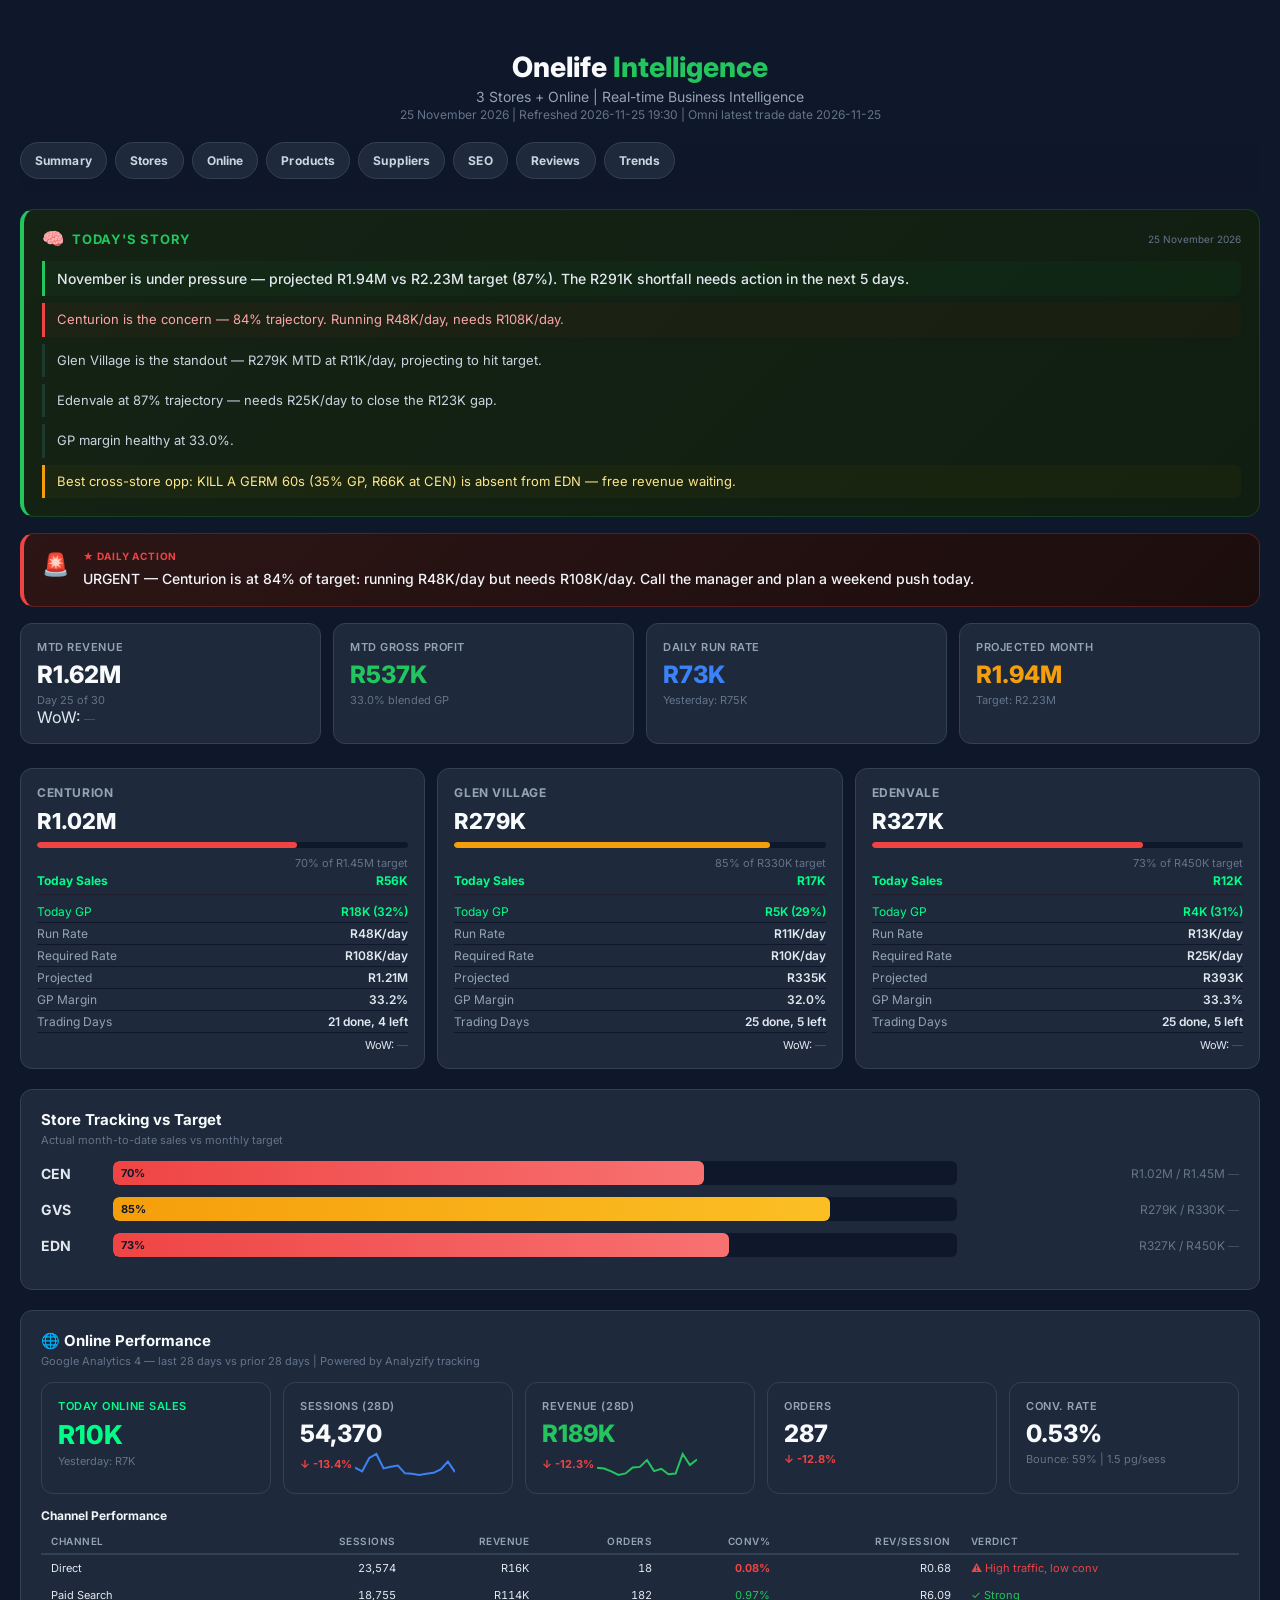
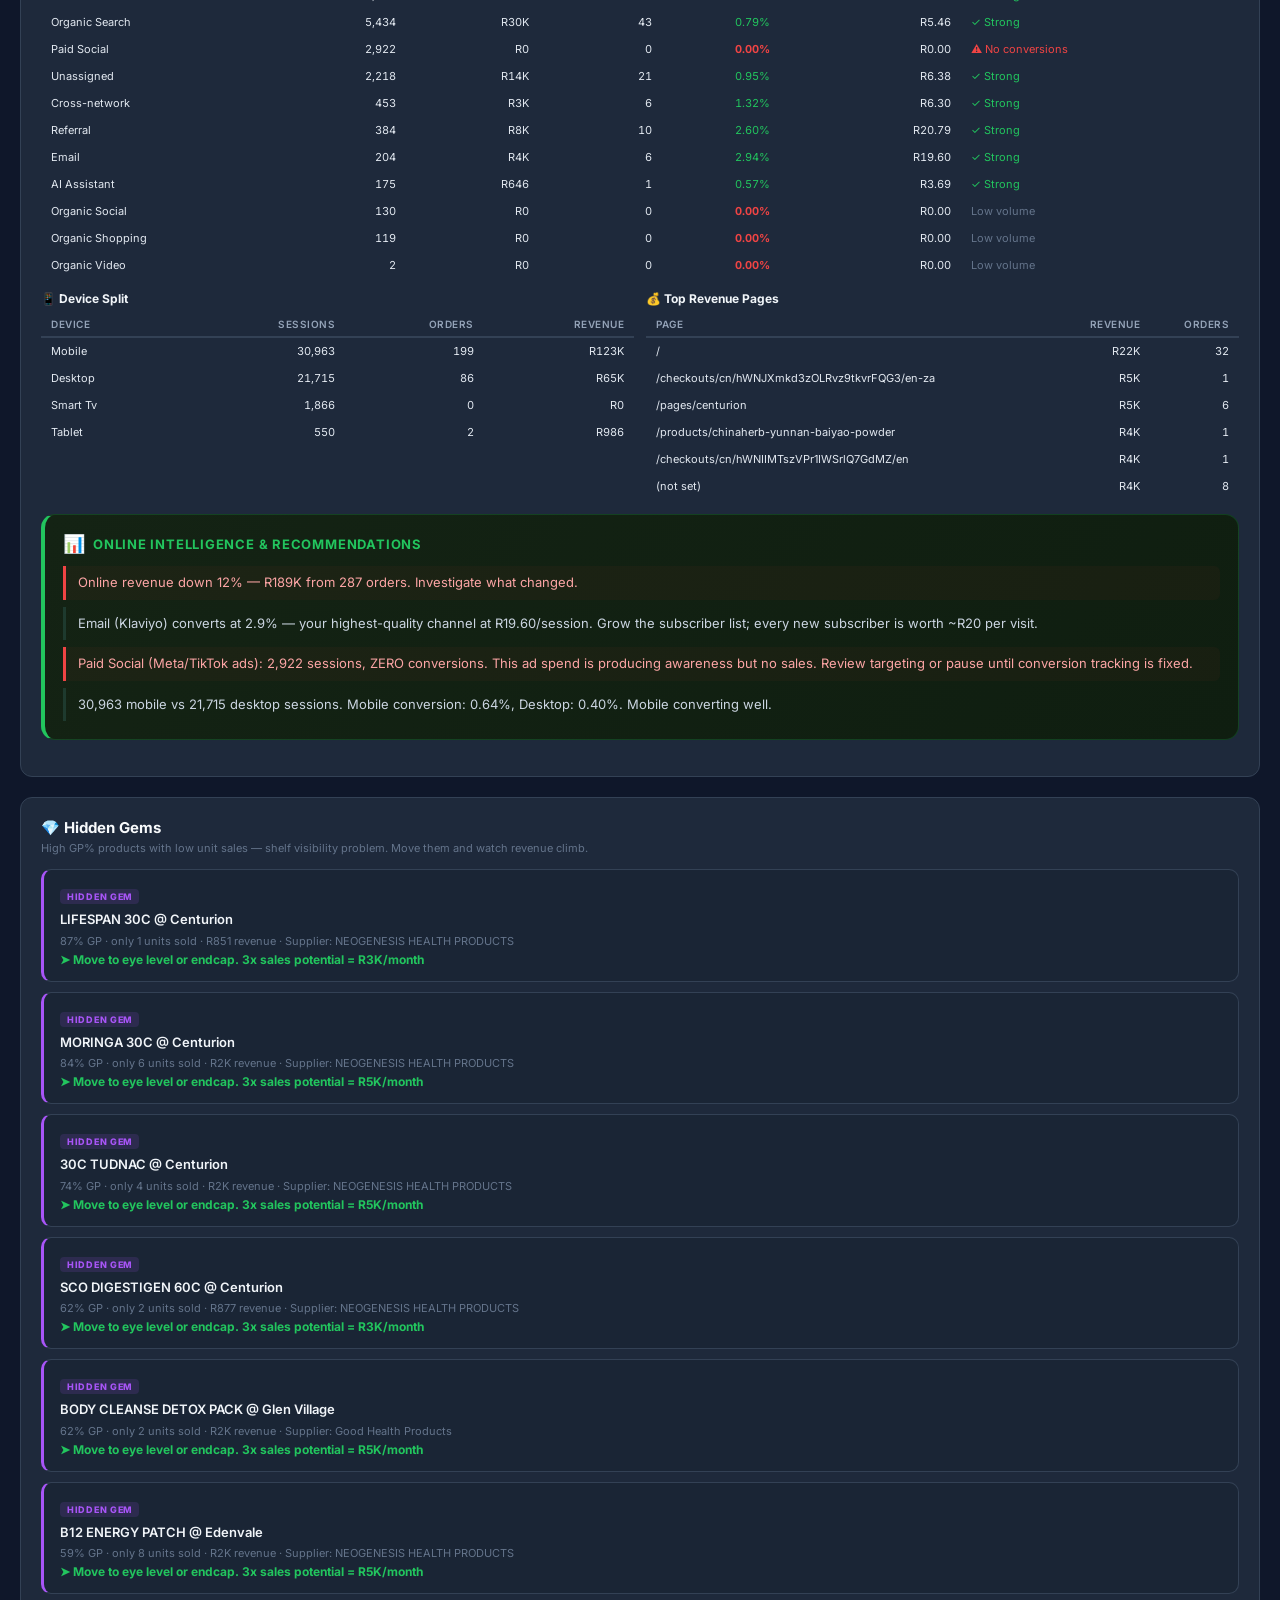
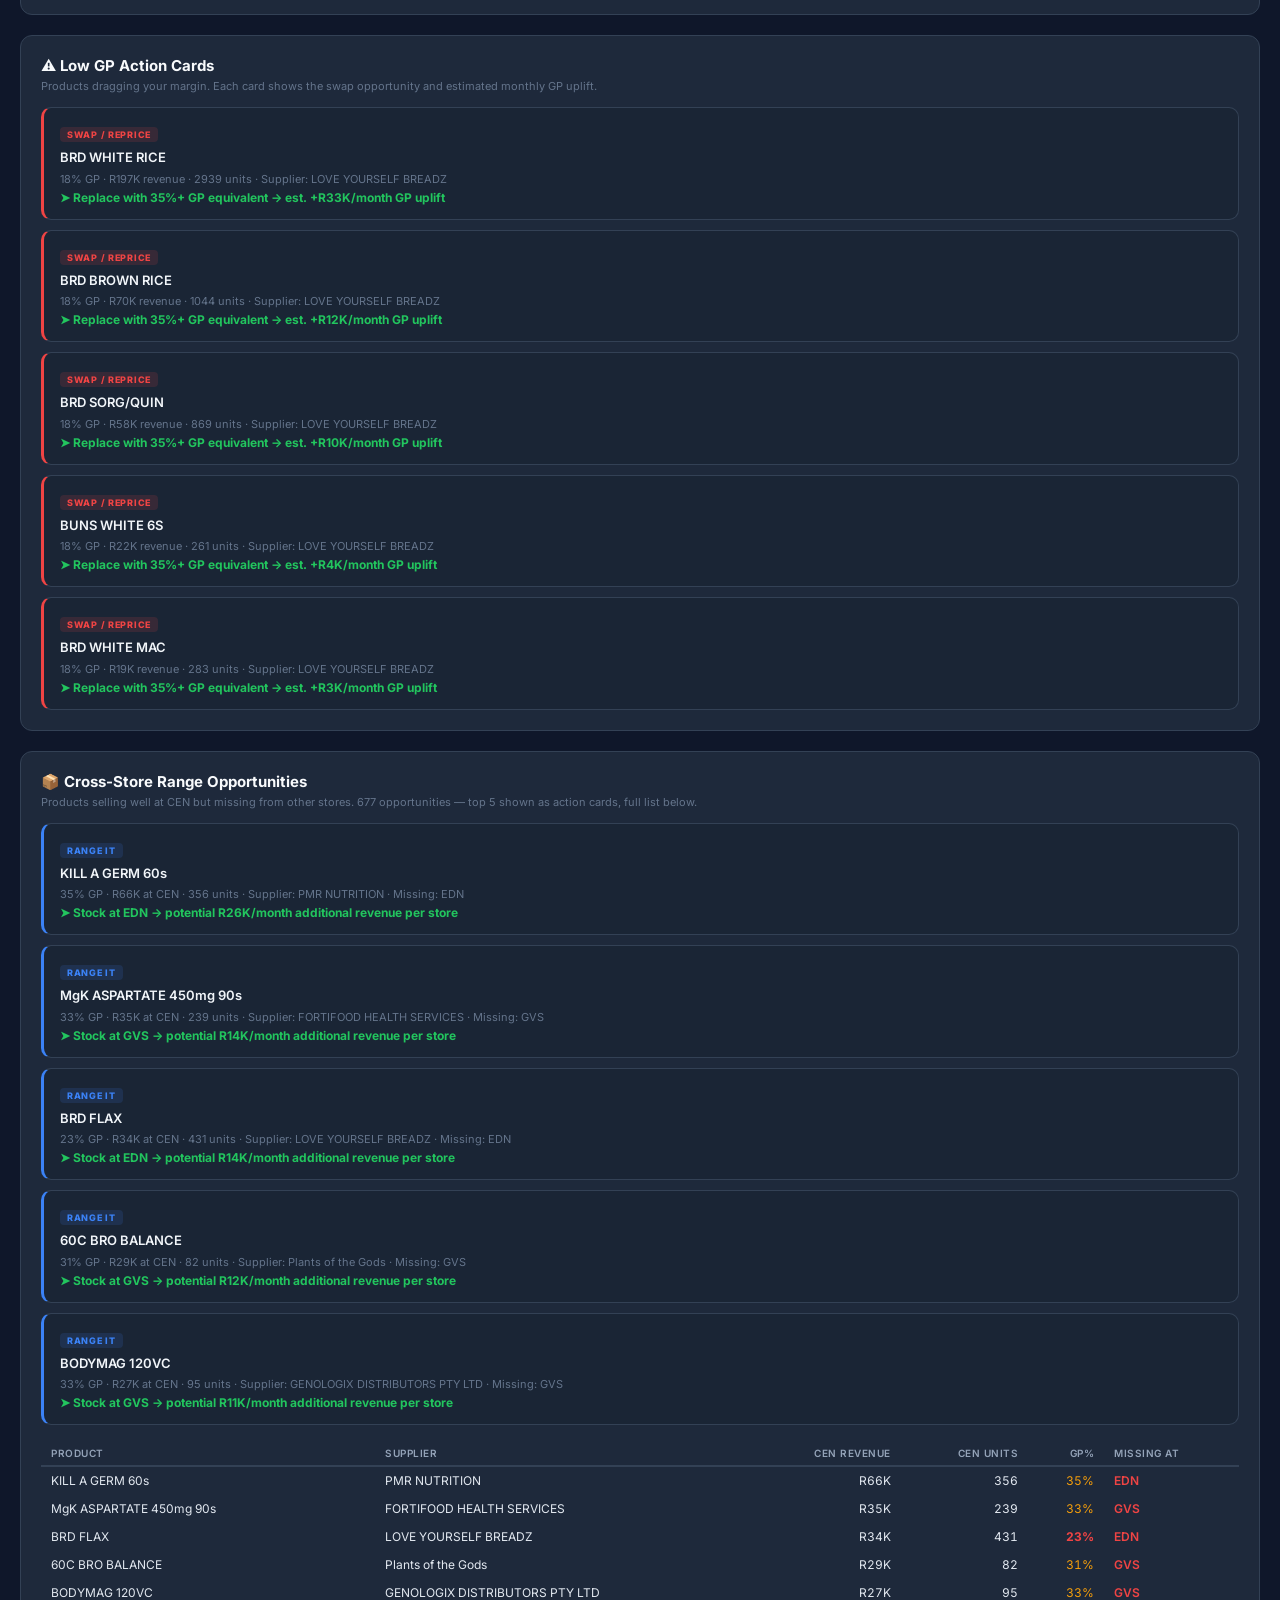
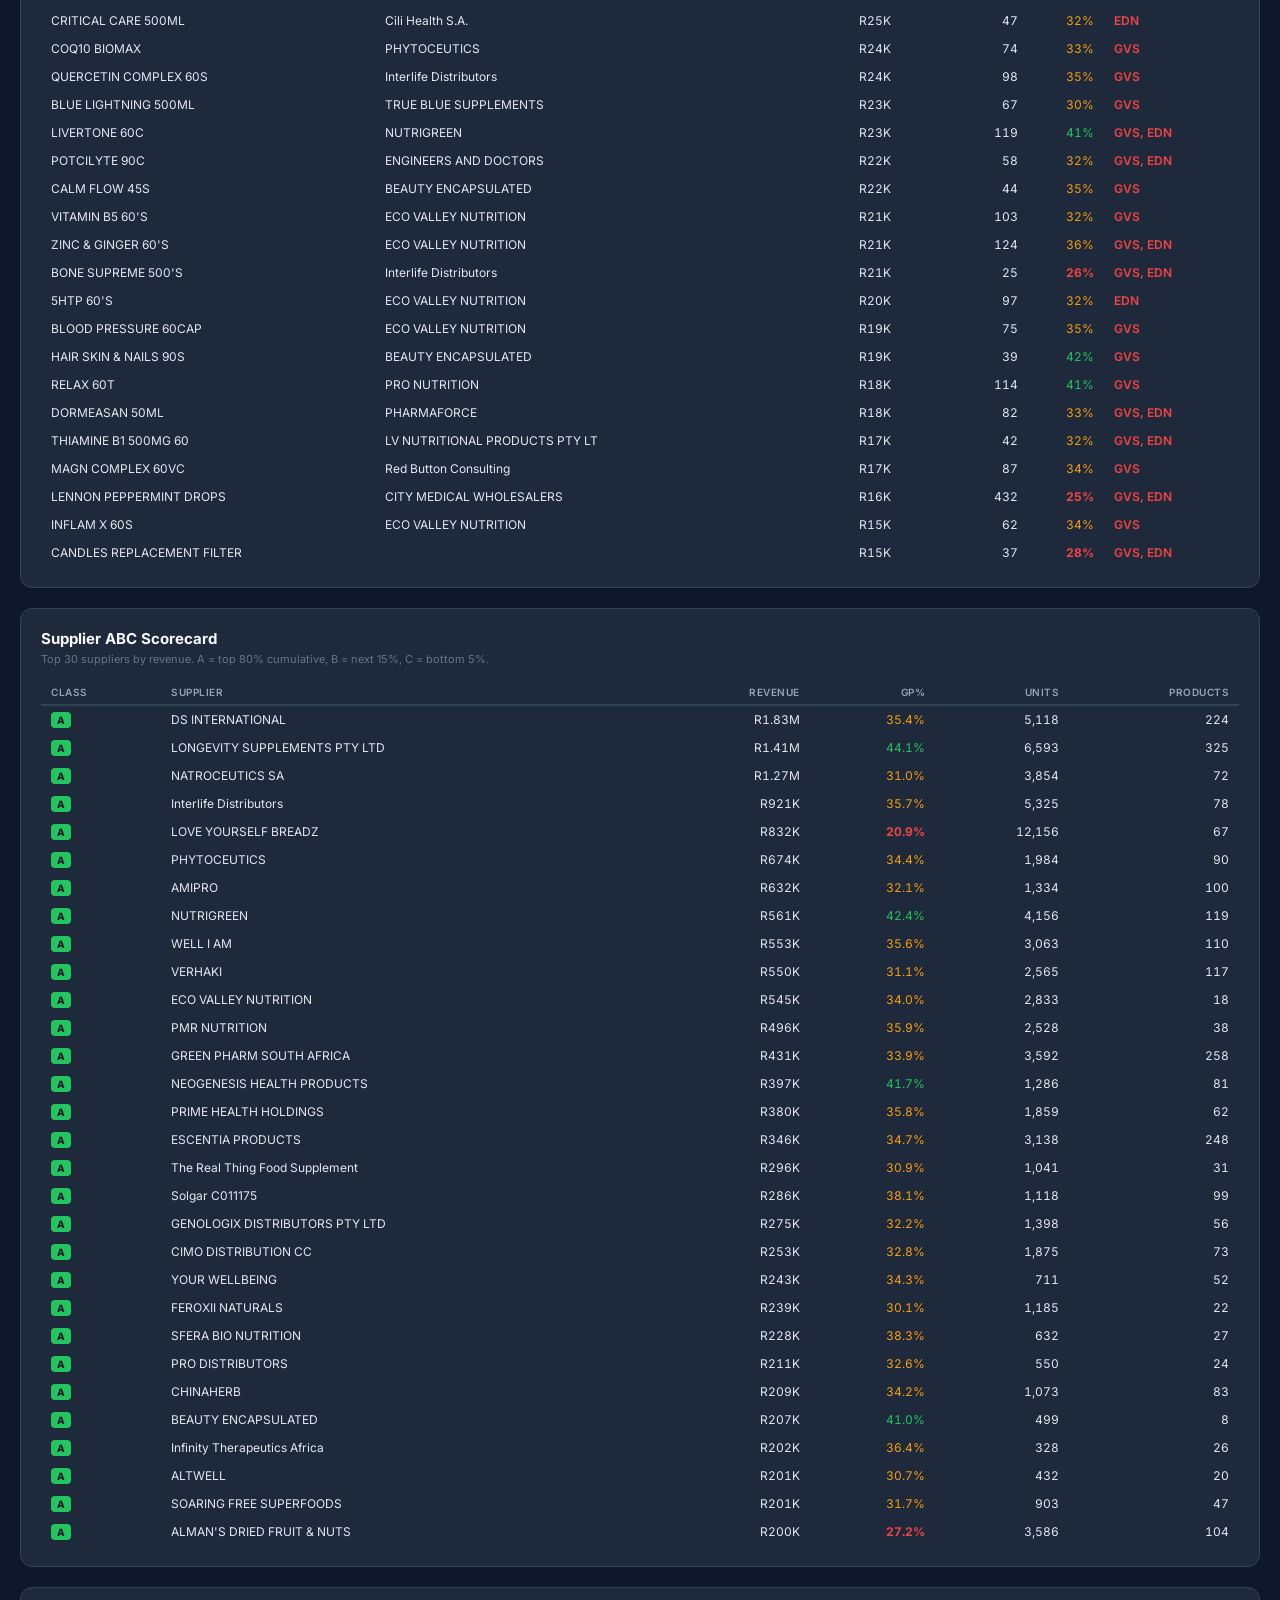
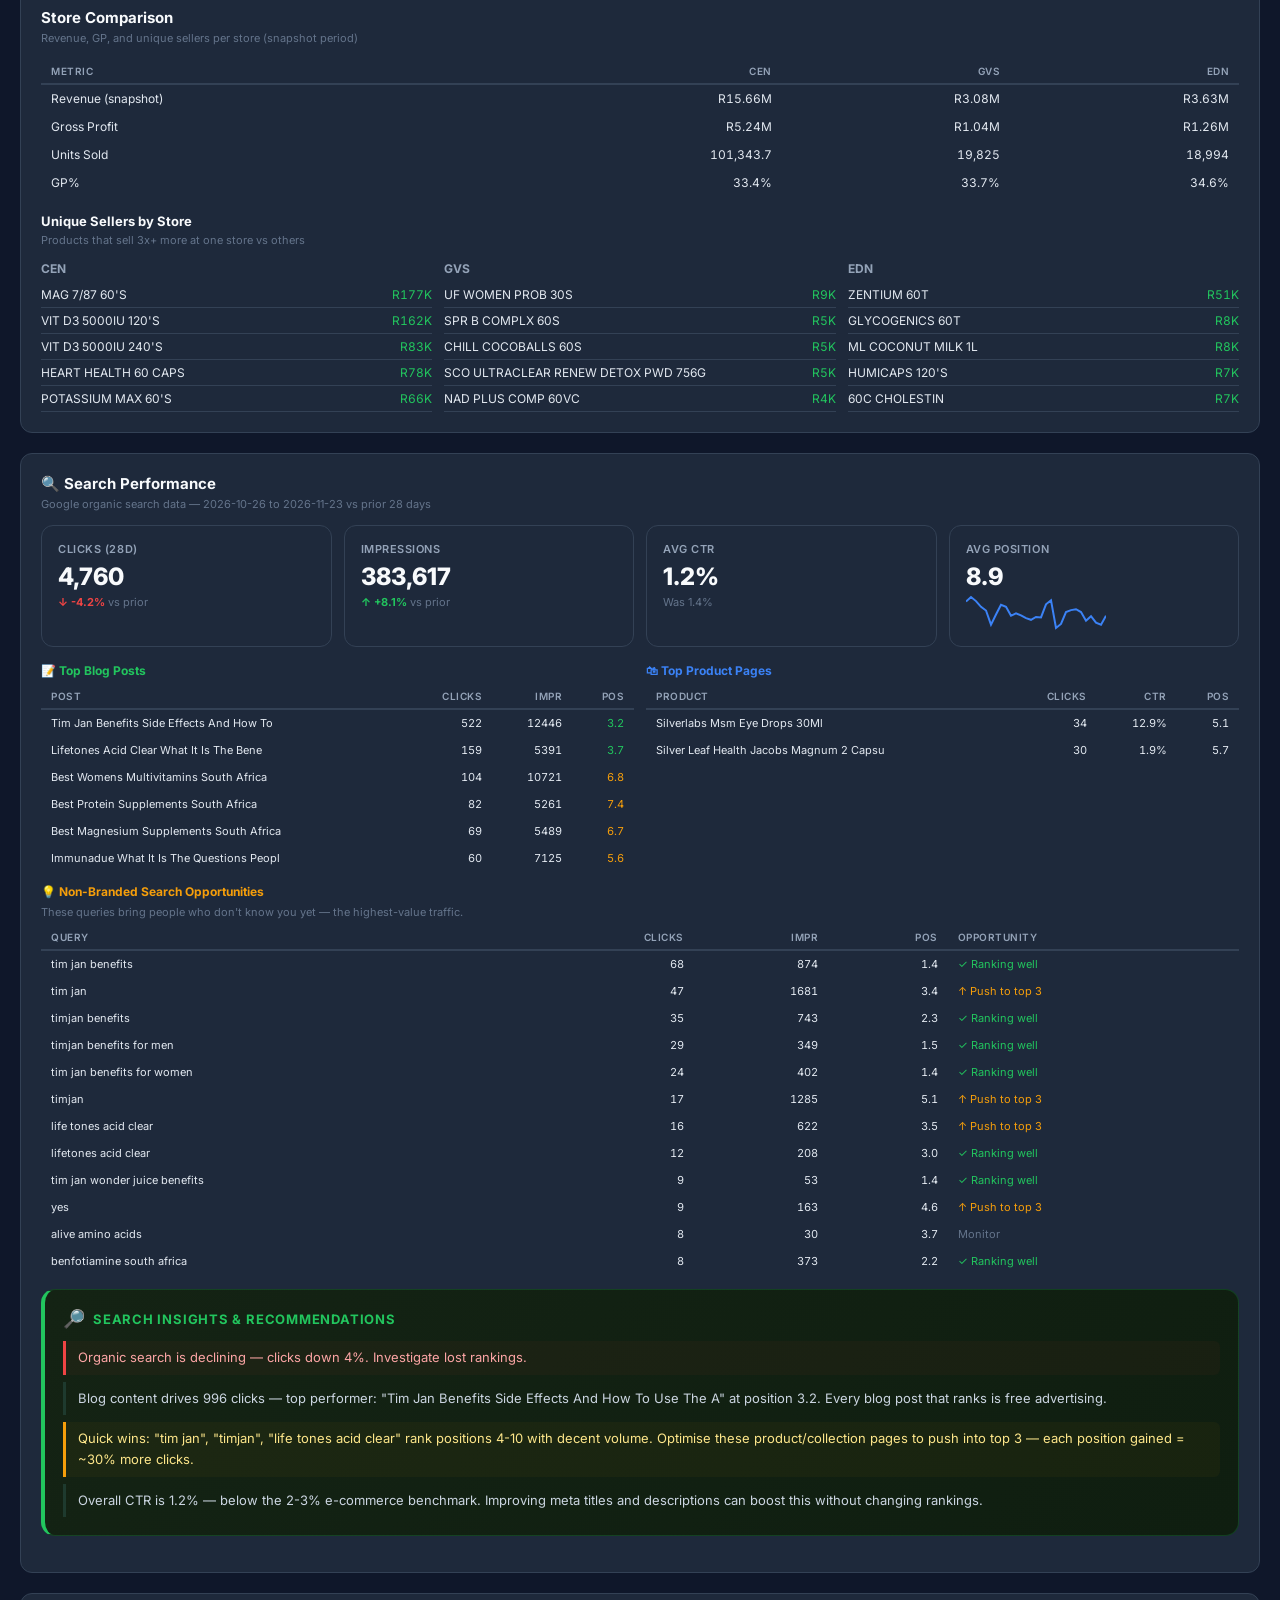
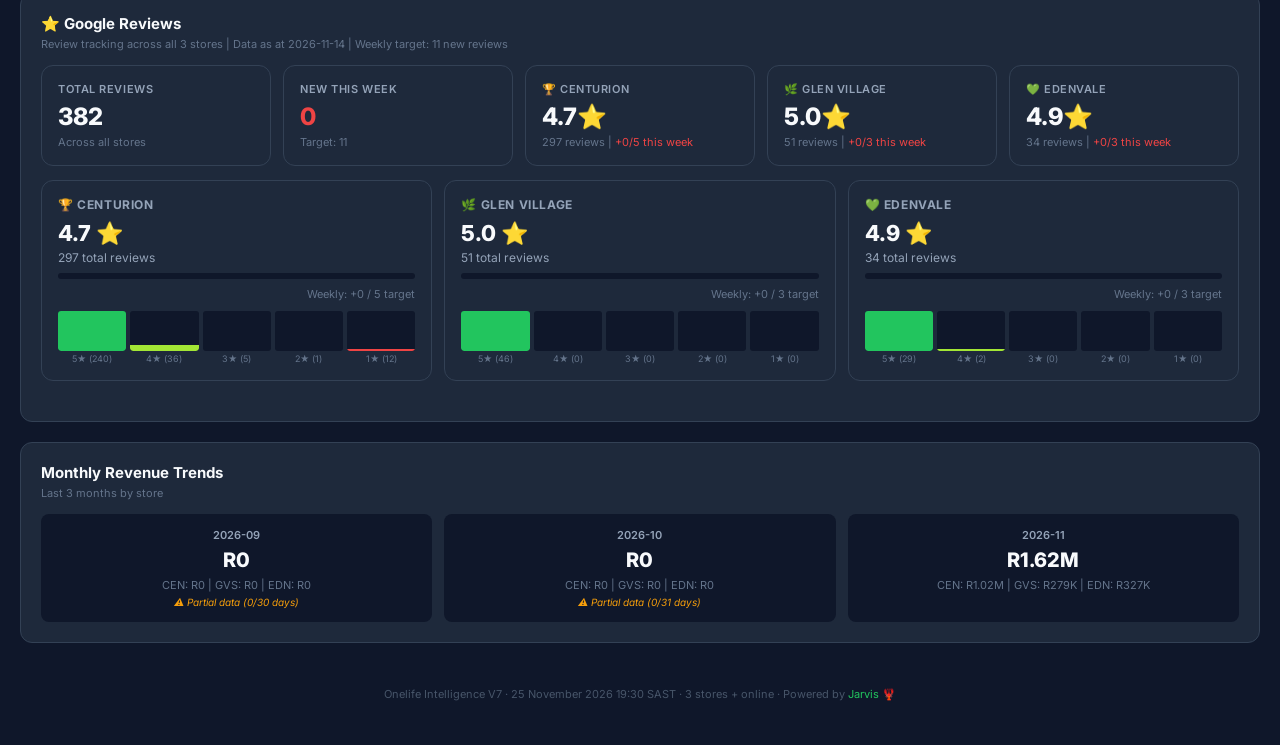
==== commit c138482b: "chore: evening intelligence update" ====
--- a/index.html
+++ b/index.html
@@ -137,7 +137,7 @@
 </style></head><body><div class="container">
 <header><h1>Onelife <span>Intelligence</span></h1>
 <div class="sub">3 Stores + Online | Real-time Business Intelligence</div>
-<div class="date">24 November 2026 | Refreshed 2026-11-24 19:30 | Omni latest trade date 2026-11-24</div>
+<div class="date">25 November 2026 | Refreshed 2026-11-25 19:30 | Omni latest trade date 2026-11-25</div>
 </header>
 <nav class="quick-nav">
 <a href="#summary">Summary</a>
@@ -151,137 +151,137 @@
 </nav>
 <div id="summary" class="jump-target"></div>
 <div class="story-card">
-<div class="story-header"><span style="font-size:18px">&#x1f9e0;</span><span class="story-title">Today's Story</span><span class="story-date">24 November 2026</span></div>
+<div class="story-header"><span style="font-size:18px">&#x1f9e0;</span><span class="story-title">Today's Story</span><span class="story-date">25 November 2026</span></div>
 <div class="story-sentences">
-<div class="story-sentence lead">November is under pressure — projected R1.92M vs R2.23M target (86%). The R306K shortfall needs action in the next 6 days.</div>
-<div class="story-sentence alert-sentence">Centurion is the concern — 83% trajectory. Running R48K/day, needs R98K/day.</div>
-<div class="story-sentence">Glen Village at 99% trajectory — needs R11K/day to close the R67K gap.</div>
-<div class="story-sentence">Edenvale at 88% trajectory — needs R22K/day to close the R135K gap.</div>
-<div class="story-sentence">GP margin healthy at 33.1%.</div>
+<div class="story-sentence lead">November is under pressure — projected R1.94M vs R2.23M target (87%). The R291K shortfall needs action in the next 5 days.</div>
+<div class="story-sentence alert-sentence">Centurion is the concern — 84% trajectory. Running R48K/day, needs R108K/day.</div>
+<div class="story-sentence">Glen Village is the standout — R279K MTD at R11K/day, projecting to hit target.</div>
+<div class="story-sentence">Edenvale at 87% trajectory — needs R25K/day to close the R123K gap.</div>
+<div class="story-sentence">GP margin healthy at 33.0%.</div>
 <div class="story-sentence opp-sentence">Best cross-store opp: KILL A GERM 60s (35% GP, R66K at CEN) is absent from EDN — free revenue waiting.</div>
 </div></div>
 <div class="daily-action urgent">
 <div class="da-icon">&#x1f6a8;</div>
 <div class="da-body">
 <div class="da-label">&#x2605; Daily Action</div>
-<div class="da-text">URGENT — Centurion is at 83% of target: running R48K/day but needs R98K/day. Call the manager and plan a weekend push today.</div>
+<div class="da-text">URGENT — Centurion is at 84% of target: running R48K/day but needs R108K/day. Call the manager and plan a weekend push today.</div>
 </div></div>
 <div class="kpi-strip">
-<div class="kpi"><div class="label">MTD Revenue</div><div class="val">R1.54M</div><div class="note">Day 24 of 30</div><div class="wow">WoW: <span style="color:#475569;font-size:11px">—</span></div></div>
-<div class="kpi"><div class="label">MTD Gross Profit</div><div class="val green">R510K</div><div class="note">33.1% blended GP</div></div>
-<div class="kpi"><div class="label">Daily Run Rate</div><div class="val blue">R72K</div><div class="note">Yesterday: R84K</div></div>
-<div class="kpi"><div class="label">Projected Month</div><div class="val yellow">R1.92M</div><div class="note">Target: R2.23M</div></div>
+<div class="kpi"><div class="label">MTD Revenue</div><div class="val">R1.62M</div><div class="note">Day 25 of 30</div><div class="wow">WoW: <span style="color:#475569;font-size:11px">—</span></div></div>
+<div class="kpi"><div class="label">MTD Gross Profit</div><div class="val green">R537K</div><div class="note">33.0% blended GP</div></div>
+<div class="kpi"><div class="label">Daily Run Rate</div><div class="val blue">R73K</div><div class="note">Yesterday: R75K</div></div>
+<div class="kpi"><div class="label">Projected Month</div><div class="val yellow">R1.94M</div><div class="note">Target: R2.23M</div></div>
 </div>
 <div id="stores" class="jump-target"></div>
 <div class="store-grid">
 <div class="store-card">
 <div class="sname">Centurion</div>
-<div class="srev">R961K</div>
-<div class="bar-mini"><div class="bar-fill bad" style="width:66%"></div></div>
-<div class="spct">66% of R1.45M target</div>
-<div class="srow" style="border-bottom:1px solid #1e1e2e;padding-bottom:6px;margin-bottom:6px"><span style="color:#00ff88;font-weight:700">Today Sales</span><span class="sv" style="color:#00ff88;font-weight:700">R49K</span></div>
-<div class="srow"><span style="color:#00ff88">Today GP</span><span class="sv" style="color:#00ff88">R16K (33%)</span></div>
+<div class="srev">R1.02M</div>
+<div class="bar-mini"><div class="bar-fill bad" style="width:70%"></div></div>
+<div class="spct">70% of R1.45M target</div>
+<div class="srow" style="border-bottom:1px solid #1e1e2e;padding-bottom:6px;margin-bottom:6px"><span style="color:#00ff88;font-weight:700">Today Sales</span><span class="sv" style="color:#00ff88;font-weight:700">R56K</span></div>
+<div class="srow"><span style="color:#00ff88">Today GP</span><span class="sv" style="color:#00ff88">R18K (32%)</span></div>
 <div class="srow"><span>Run Rate</span><span class="sv">R48K/day</span></div>
-<div class="srow"><span>Required Rate</span><span class="sv ">R98K/day</span></div>
-<div class="srow"><span>Projected</span><span class="sv">R1.20M</span></div>
-<div class="srow"><span>GP Margin</span><span class="sv">33.3%</span></div>
-<div class="srow"><span>Trading Days</span><span class="sv">20 done, 5 left</span></div>
+<div class="srow"><span>Required Rate</span><span class="sv ">R108K/day</span></div>
+<div class="srow"><span>Projected</span><span class="sv">R1.21M</span></div>
+<div class="srow"><span>GP Margin</span><span class="sv">33.2%</span></div>
+<div class="srow"><span>Trading Days</span><span class="sv">21 done, 4 left</span></div>
 <div class="store-wow">WoW: <span style="color:#475569;font-size:11px">—</span></div>
 </div>
 <div class="store-card">
 <div class="sname">Glen Village</div>
-<div class="srev">R263K</div>
-<div class="bar-mini"><div class="bar-fill bad" style="width:80%"></div></div>
-<div class="spct">80% of R330K target</div>
-<div class="srow" style="border-bottom:1px solid #1e1e2e;padding-bottom:6px;margin-bottom:6px"><span style="color:#00ff88;font-weight:700">Today Sales</span><span class="sv" style="color:#00ff88;font-weight:700">R12K</span></div>
-<div class="srow"><span style="color:#00ff88">Today GP</span><span class="sv" style="color:#00ff88">R4K (34%)</span></div>
+<div class="srev">R279K</div>
+<div class="bar-mini"><div class="bar-fill warn" style="width:85%"></div></div>
+<div class="spct">85% of R330K target</div>
+<div class="srow" style="border-bottom:1px solid #1e1e2e;padding-bottom:6px;margin-bottom:6px"><span style="color:#00ff88;font-weight:700">Today Sales</span><span class="sv" style="color:#00ff88;font-weight:700">R17K</span></div>
+<div class="srow"><span style="color:#00ff88">Today GP</span><span class="sv" style="color:#00ff88">R5K (29%)</span></div>
 <div class="srow"><span>Run Rate</span><span class="sv">R11K/day</span></div>
-<div class="srow"><span>Required Rate</span><span class="sv highlight">R11K/day</span></div>
-<div class="srow"><span>Projected</span><span class="sv">R328K</span></div>
-<div class="srow"><span>GP Margin</span><span class="sv">32.2%</span></div>
-<div class="srow"><span>Trading Days</span><span class="sv">24 done, 6 left</span></div>
+<div class="srow"><span>Required Rate</span><span class="sv highlight">R10K/day</span></div>
+<div class="srow"><span>Projected</span><span class="sv">R335K</span></div>
+<div class="srow"><span>GP Margin</span><span class="sv">32.0%</span></div>
+<div class="srow"><span>Trading Days</span><span class="sv">25 done, 5 left</span></div>
 <div class="store-wow">WoW: <span style="color:#475569;font-size:11px">—</span></div>
 </div>
 <div class="store-card">
 <div class="sname">Edenvale</div>
-<div class="srev">R315K</div>
-<div class="bar-mini"><div class="bar-fill bad" style="width:70%"></div></div>
-<div class="spct">70% of R450K target</div>
-<div class="srow" style="border-bottom:1px solid #1e1e2e;padding-bottom:6px;margin-bottom:6px"><span style="color:#00ff88;font-weight:700">Today Sales</span><span class="sv" style="color:#00ff88;font-weight:700">R14K</span></div>
-<div class="srow"><span style="color:#00ff88">Today GP</span><span class="sv" style="color:#00ff88">R4K (32%)</span></div>
+<div class="srev">R327K</div>
+<div class="bar-mini"><div class="bar-fill bad" style="width:73%"></div></div>
+<div class="spct">73% of R450K target</div>
+<div class="srow" style="border-bottom:1px solid #1e1e2e;padding-bottom:6px;margin-bottom:6px"><span style="color:#00ff88;font-weight:700">Today Sales</span><span class="sv" style="color:#00ff88;font-weight:700">R12K</span></div>
+<div class="srow"><span style="color:#00ff88">Today GP</span><span class="sv" style="color:#00ff88">R4K (31%)</span></div>
 <div class="srow"><span>Run Rate</span><span class="sv">R13K/day</span></div>
-<div class="srow"><span>Required Rate</span><span class="sv ">R22K/day</span></div>
-<div class="srow"><span>Projected</span><span class="sv">R394K</span></div>
-<div class="srow"><span>GP Margin</span><span class="sv">33.4%</span></div>
-<div class="srow"><span>Trading Days</span><span class="sv">24 done, 6 left</span></div>
+<div class="srow"><span>Required Rate</span><span class="sv ">R25K/day</span></div>
+<div class="srow"><span>Projected</span><span class="sv">R393K</span></div>
+<div class="srow"><span>GP Margin</span><span class="sv">33.3%</span></div>
+<div class="srow"><span>Trading Days</span><span class="sv">25 done, 5 left</span></div>
 <div class="store-wow">WoW: <span style="color:#475569;font-size:11px">—</span></div>
 </div>
 </div>
 <div class="card"><h3>Store Tracking vs Target</h3><div class="desc">Actual month-to-date sales vs monthly target</div>
 <div class="progress-row"><div class="sn">CEN</div>
-<div class="bar-wrap"><div class="bar bad" style="width:66%">66%</div></div>
-<div class="spark"></div>
-<div class="tgt">R961K / R1.45M <span style="color:#475569;font-size:11px">—</span></div></div>
-<div class="progress-row"><div class="sn">GVS</div>
-<div class="bar-wrap"><div class="bar bad" style="width:80%">80%</div></div>
-<div class="spark"></div>
-<div class="tgt">R263K / R330K <span style="color:#475569;font-size:11px">—</span></div></div>
-<div class="progress-row"><div class="sn">EDN</div>
 <div class="bar-wrap"><div class="bar bad" style="width:70%">70%</div></div>
 <div class="spark"></div>
-<div class="tgt">R315K / R450K <span style="color:#475569;font-size:11px">—</span></div></div>
+<div class="tgt">R1.02M / R1.45M <span style="color:#475569;font-size:11px">—</span></div></div>
+<div class="progress-row"><div class="sn">GVS</div>
+<div class="bar-wrap"><div class="bar warn" style="width:85%">85%</div></div>
+<div class="spark"></div>
+<div class="tgt">R279K / R330K <span style="color:#475569;font-size:11px">—</span></div></div>
+<div class="progress-row"><div class="sn">EDN</div>
+<div class="bar-wrap"><div class="bar bad" style="width:73%">73%</div></div>
+<div class="spark"></div>
+<div class="tgt">R327K / R450K <span style="color:#475569;font-size:11px">—</span></div></div>
 </div>
 <div id="online" class="card jump-target"><h3>&#x1f310; Online Performance</h3>
 <div class="desc">Google Analytics 4 — last 28 days vs prior 28 days | Powered by Analyzify tracking</div>
 <div class="kpi-strip" style="margin-bottom:14px">
-<div class="kpi"><div class="label" style="color:#00ff88">Today Online Sales</div><div class="val" style="color:#00ff88;font-size:26px">R5K</div><div class="note">Yesterday: R13K</div></div>
-<div class="kpi"><div class="label">Sessions (28d)</div><div class="val">54,265</div><div class="note"><span style="color:#ef4444;font-size:11px;font-weight:700">↓&nbsp;-12.7%</span> <svg width="100" height="25" style="vertical-align:middle"><polyline points="0.0,18.5 7.1,13.2 14.3,16.4 21.4,5.3 28.6,2.0 35.7,13.9 42.9,12.5 50.0,11.5 57.1,18.0 64.3,18.3 71.4,19.4 78.6,18.3 85.7,17.6 92.9,14.7 100.0,23.0" fill="none" stroke="#3b82f6" stroke-width="2"/></svg></div></div>
-<div class="kpi"><div class="label">Revenue (28d)</div><div class="val green">R190K</div><div class="note"><span style="color:#ef4444;font-size:11px;font-weight:700">↓&nbsp;-10.1%</span> <svg width="100" height="25" style="vertical-align:middle"><polyline points="0.0,2.0 7.1,17.2 14.3,17.9 21.4,20.2 28.6,23.0 35.7,21.7 42.9,17.0 50.0,16.7 57.1,11.3 64.3,19.9 71.4,18.1 78.6,22.5 85.7,21.8 92.9,6.5 100.0,17.9" fill="none" stroke="#22c55e" stroke-width="2"/></svg></div></div>
-<div class="kpi"><div class="label">Orders</div><div class="val">292</div><div class="note"><span style="color:#ef4444;font-size:11px;font-weight:700">↓&nbsp;-8.8%</span></div></div>
-<div class="kpi"><div class="label">Conv. Rate</div><div class="val">0.54%</div><div class="note">Bounce: 60% | 1.4 pg/sess</div></div>
+<div class="kpi"><div class="label" style="color:#00ff88">Today Online Sales</div><div class="val" style="color:#00ff88;font-size:26px">R10K</div><div class="note">Yesterday: R7K</div></div>
+<div class="kpi"><div class="label">Sessions (28d)</div><div class="val">54,370</div><div class="note"><span style="color:#ef4444;font-size:11px;font-weight:700">↓&nbsp;-13.4%</span> <svg width="100" height="25" style="vertical-align:middle"><polyline points="0.0,15.6 7.1,19.4 14.3,6.0 21.4,2.0 28.6,16.4 35.7,14.7 42.9,13.5 50.0,21.3 57.1,21.7 64.3,23.0 71.4,21.7 78.6,20.8 85.7,17.4 92.9,9.6 100.0,20.1" fill="none" stroke="#3b82f6" stroke-width="2"/></svg></div></div>
+<div class="kpi"><div class="label">Revenue (28d)</div><div class="val green">R189K</div><div class="note"><span style="color:#ef4444;font-size:11px;font-weight:700">↓&nbsp;-12.3%</span> <svg width="100" height="25" style="vertical-align:middle"><polyline points="0.0,15.7 7.1,16.6 14.3,19.4 21.4,23.0 28.6,21.4 35.7,15.4 42.9,14.9 50.0,8.1 57.1,19.1 64.3,16.8 71.4,22.3 78.6,21.5 85.7,2.0 92.9,13.0 100.0,7.6" fill="none" stroke="#22c55e" stroke-width="2"/></svg></div></div>
+<div class="kpi"><div class="label">Orders</div><div class="val">287</div><div class="note"><span style="color:#ef4444;font-size:11px;font-weight:700">↓&nbsp;-12.8%</span></div></div>
+<div class="kpi"><div class="label">Conv. Rate</div><div class="val">0.53%</div><div class="note">Bounce: 59% | 1.5 pg/sess</div></div>
 </div>
 <h4 style="color:#f1f5f9;font-size:12px;margin-bottom:6px">Channel Performance</h4>
 <table style="font-size:11px"><thead><tr><th>Channel</th><th class="num">Sessions</th><th class="num">Revenue</th><th class="num">Orders</th><th class="num">Conv%</th><th class="num">Rev/Session</th><th>Verdict</th></tr></thead><tbody>
-<tr><td>Direct</td><td class="num">23,100</td><td class="num">R17K</td><td class="num">19</td><td class="num gpl">0.08%</td><td class="num">R0.73</td><td><span style="color:#ef4444">&#x26a0; High traffic, low conv</span></td></tr>
-<tr><td>Paid Search</td><td class="num">19,103</td><td class="num">R117K</td><td class="num">188</td><td class="num gph">0.98%</td><td class="num">R6.12</td><td><span style="color:#22c55e">&#x2713; Strong</span></td></tr>
-<tr><td>Organic Search</td><td class="num">5,475</td><td class="num">R30K</td><td class="num">43</td><td class="num gph">0.79%</td><td class="num">R5.53</td><td><span style="color:#22c55e">&#x2713; Strong</span></td></tr>
-<tr><td>Paid Social</td><td class="num">2,669</td><td class="num">R0</td><td class="num">0</td><td class="num gpl">0.00%</td><td class="num">R0.00</td><td><span style="color:#ef4444">&#x26a0; No conversions</span></td></tr>
-<tr><td>Unassigned</td><td class="num">2,431</td><td class="num">R9K</td><td class="num">18</td><td class="num gph">0.74%</td><td class="num">R3.75</td><td><span style="color:#22c55e">&#x2713; Strong</span></td></tr>
-<tr><td>Cross-network</td><td class="num">488</td><td class="num">R3K</td><td class="num">7</td><td class="num gph">1.43%</td><td class="num">R6.54</td><td><span style="color:#22c55e">&#x2713; Strong</span></td></tr>
-<tr><td>Referral</td><td class="num">379</td><td class="num">R9K</td><td class="num">11</td><td class="num gph">2.90%</td><td class="num">R24.33</td><td><span style="color:#22c55e">&#x2713; Strong</span></td></tr>
-<tr><td>Email</td><td class="num">186</td><td class="num">R4K</td><td class="num">5</td><td class="num gph">2.69%</td><td class="num">R19.10</td><td><span style="color:#22c55e">&#x2713; Strong</span></td></tr>
+<tr><td>Direct</td><td class="num">23,574</td><td class="num">R16K</td><td class="num">18</td><td class="num gpl">0.08%</td><td class="num">R0.68</td><td><span style="color:#ef4444">&#x26a0; High traffic, low conv</span></td></tr>
+<tr><td>Paid Search</td><td class="num">18,755</td><td class="num">R114K</td><td class="num">182</td><td class="num gph">0.97%</td><td class="num">R6.09</td><td><span style="color:#22c55e">&#x2713; Strong</span></td></tr>
+<tr><td>Organic Search</td><td class="num">5,434</td><td class="num">R30K</td><td class="num">43</td><td class="num gph">0.79%</td><td class="num">R5.46</td><td><span style="color:#22c55e">&#x2713; Strong</span></td></tr>
+<tr><td>Paid Social</td><td class="num">2,922</td><td class="num">R0</td><td class="num">0</td><td class="num gpl">0.00%</td><td class="num">R0.00</td><td><span style="color:#ef4444">&#x26a0; No conversions</span></td></tr>
+<tr><td>Unassigned</td><td class="num">2,218</td><td class="num">R14K</td><td class="num">21</td><td class="num gph">0.95%</td><td class="num">R6.38</td><td><span style="color:#22c55e">&#x2713; Strong</span></td></tr>
+<tr><td>Cross-network</td><td class="num">453</td><td class="num">R3K</td><td class="num">6</td><td class="num gph">1.32%</td><td class="num">R6.30</td><td><span style="color:#22c55e">&#x2713; Strong</span></td></tr>
+<tr><td>Referral</td><td class="num">384</td><td class="num">R8K</td><td class="num">10</td><td class="num gph">2.60%</td><td class="num">R20.79</td><td><span style="color:#22c55e">&#x2713; Strong</span></td></tr>
+<tr><td>Email</td><td class="num">204</td><td class="num">R4K</td><td class="num">6</td><td class="num gph">2.94%</td><td class="num">R19.60</td><td><span style="color:#22c55e">&#x2713; Strong</span></td></tr>
 <tr><td>AI Assistant</td><td class="num">175</td><td class="num">R646</td><td class="num">1</td><td class="num gph">0.57%</td><td class="num">R3.69</td><td><span style="color:#22c55e">&#x2713; Strong</span></td></tr>
-<tr><td>Organic Shopping</td><td class="num">138</td><td class="num">R0</td><td class="num">0</td><td class="num gpl">0.00%</td><td class="num">R0.00</td><td><span style="color:#64748b">Low volume</span></td></tr>
-<tr><td>Organic Social</td><td class="num">119</td><td class="num">R0</td><td class="num">0</td><td class="num gpl">0.00%</td><td class="num">R0.00</td><td><span style="color:#64748b">Low volume</span></td></tr>
+<tr><td>Organic Social</td><td class="num">130</td><td class="num">R0</td><td class="num">0</td><td class="num gpl">0.00%</td><td class="num">R0.00</td><td><span style="color:#64748b">Low volume</span></td></tr>
+<tr><td>Organic Shopping</td><td class="num">119</td><td class="num">R0</td><td class="num">0</td><td class="num gpl">0.00%</td><td class="num">R0.00</td><td><span style="color:#64748b">Low volume</span></td></tr>
 <tr><td>Organic Video</td><td class="num">2</td><td class="num">R0</td><td class="num">0</td><td class="num gpl">0.00%</td><td class="num">R0.00</td><td><span style="color:#64748b">Low volume</span></td></tr>
 </tbody></table>
 <div style="display:grid;grid-template-columns:1fr 1fr;gap:12px;margin-top:12px">
 <div>
 <h4 style="color:#f1f5f9;font-size:12px;margin-bottom:6px">&#x1f4f1; Device Split</h4>
 <table style="font-size:11px"><thead><tr><th>Device</th><th class="num">Sessions</th><th class="num">Orders</th><th class="num">Revenue</th></tr></thead><tbody>
-<tr><td>Mobile</td><td class="num">31,257</td><td class="num">201</td><td class="num">R122K</td></tr>
-<tr><td>Desktop</td><td class="num">20,736</td><td class="num">89</td><td class="num">R67K</td></tr>
-<tr><td>Smart Tv</td><td class="num">2,009</td><td class="num">0</td><td class="num">R0</td></tr>
-<tr><td>Tablet</td><td class="num">535</td><td class="num">2</td><td class="num">R986</td></tr>
+<tr><td>Mobile</td><td class="num">30,963</td><td class="num">199</td><td class="num">R123K</td></tr>
+<tr><td>Desktop</td><td class="num">21,715</td><td class="num">86</td><td class="num">R65K</td></tr>
+<tr><td>Smart Tv</td><td class="num">1,866</td><td class="num">0</td><td class="num">R0</td></tr>
+<tr><td>Tablet</td><td class="num">550</td><td class="num">2</td><td class="num">R986</td></tr>
 </tbody></table></div>
 <div>
 <h4 style="color:#f1f5f9;font-size:12px;margin-bottom:6px">&#x1f4b0; Top Revenue Pages</h4>
 <table style="font-size:11px"><thead><tr><th>Page</th><th class="num">Revenue</th><th class="num">Orders</th></tr></thead><tbody>
-<tr><td>/</td><td class="num">R23K</td><td class="num">32</td></tr>
+<tr><td>/</td><td class="num">R22K</td><td class="num">32</td></tr>
+<tr><td>/checkouts/cn/hWNJXmkd3zOLRvz9tkvrFQG3/en-za</td><td class="num">R5K</td><td class="num">1</td></tr>
 <tr><td>/pages/centurion</td><td class="num">R5K</td><td class="num">6</td></tr>
 <tr><td>/products/chinaherb-yunnan-baiyao-powder</td><td class="num">R4K</td><td class="num">1</td></tr>
 <tr><td>/checkouts/cn/hWNIIMTszVPr1IWSrlQ7GdMZ/en</td><td class="num">R4K</td><td class="num">1</td></tr>
 <tr><td>(not set)</td><td class="num">R4K</td><td class="num">8</td></tr>
-<tr><td>/products/akkermansia-muct-healthy-weight-30t</td><td class="num">R4K</td><td class="num">1</td></tr>
 </tbody></table></div>
 </div>
 <div class="story-card" style="margin-top:14px">
 <div class="story-header"><span style="font-size:18px">&#x1f4ca;</span><span class="story-title">Online Intelligence &amp; Recommendations</span></div>
 <div class="story-sentences">
-<div class="story-sentence alert-sentence">Online revenue down 10% — R190K from 292 orders. Investigate what changed.</div>
-<div class="story-sentence">Email (Klaviyo) converts at 2.7% — your highest-quality channel at R19.10/session. Grow the subscriber list; every new subscriber is worth ~R19 per visit.</div>
-<div class="story-sentence alert-sentence">Paid Social (Meta/TikTok ads): 2,669 sessions, ZERO conversions. This ad spend is producing awareness but no sales. Review targeting or pause until conversion tracking is fixed.</div>
-<div class="story-sentence">31,257 mobile vs 20,736 desktop sessions. Mobile conversion: 0.64%, Desktop: 0.43%. Mobile converting well.</div>
+<div class="story-sentence alert-sentence">Online revenue down 12% — R189K from 287 orders. Investigate what changed.</div>
+<div class="story-sentence">Email (Klaviyo) converts at 2.9% — your highest-quality channel at R19.60/session. Grow the subscriber list; every new subscriber is worth ~R20 per visit.</div>
+<div class="story-sentence alert-sentence">Paid Social (Meta/TikTok ads): 2,922 sessions, ZERO conversions. This ad spend is producing awareness but no sales. Review targeting or pause until conversion tracking is fixed.</div>
+<div class="story-sentence">30,963 mobile vs 21,715 desktop sessions. Mobile conversion: 0.64%, Desktop: 0.40%. Mobile converting well.</div>
 </div></div>
 </div>
 <div id="products" class="card jump-target"><h3>&#x1f48e; Hidden Gems</h3>
@@ -486,51 +486,52 @@
 </div>
 </div></div>
 <div id="seo" class="card jump-target"><h3>&#x1f50d; Search Performance</h3>
-<div class="desc">Google organic search data — 2026-10-25 to 2026-11-22 vs prior 28 days</div>
+<div class="desc">Google organic search data — 2026-10-26 to 2026-11-23 vs prior 28 days</div>
 <div class="kpi-strip" style="margin-bottom:16px">
-<div class="kpi"><div class="label">Clicks (28d)</div><div class="val">4,751</div><div class="note"><span style="color:#ef4444;font-size:11px;font-weight:700">↓&nbsp;-4.4%</span> vs prior</div></div>
-<div class="kpi"><div class="label">Impressions</div><div class="val">383,098</div><div class="note"><span style="color:#22c55e;font-size:11px;font-weight:700">↑&nbsp;+9.5%</span> vs prior</div></div>
+<div class="kpi"><div class="label">Clicks (28d)</div><div class="val">4,760</div><div class="note"><span style="color:#ef4444;font-size:11px;font-weight:700">↓&nbsp;-4.2%</span> vs prior</div></div>
+<div class="kpi"><div class="label">Impressions</div><div class="val">383,617</div><div class="note"><span style="color:#22c55e;font-size:11px;font-weight:700">↑&nbsp;+8.1%</span> vs prior</div></div>
 <div class="kpi"><div class="label">Avg CTR</div><div class="val">1.2%</div><div class="note">Was 1.4%</div></div>
-<div class="kpi"><div class="label">Avg Position</div><div class="val">9.0</div><div class="note"><svg width="140" height="35" style="vertical-align:middle"><polyline points="0.0,24.4 5.0,6.5 10.0,2.0 15.0,6.1 20.0,11.8 25.0,15.5 30.0,29.7 35.0,19.5 40.0,9.8 45.0,11.8 50.0,20.8 55.0,18.3 60.0,20.4 65.0,23.2 70.0,24.8 75.0,22.0 80.0,22.4 85.0,9.3 90.0,5.3 95.0,33.0 100.0,28.9 105.0,17.1 110.0,15.1 115.0,14.2 120.0,17.1 125.0,25.7 130.0,21.2 135.0,27.7 140.0,29.7" fill="none" stroke="#3b82f6" stroke-width="2"/></svg></div></div>
+<div class="kpi"><div class="label">Avg Position</div><div class="val">8.9</div><div class="note"><svg width="140" height="35" style="vertical-align:middle"><polyline points="0.0,6.5 5.0,2.0 10.0,6.1 15.0,11.8 20.0,15.5 25.0,29.7 30.0,19.5 35.0,9.8 40.0,11.8 45.0,20.8 50.0,18.3 55.0,20.4 60.0,23.2 65.0,24.8 70.0,22.0 75.0,22.4 80.0,9.3 85.0,5.3 90.0,33.0 95.0,28.9 100.0,17.1 105.0,15.1 110.0,14.2 115.0,17.1 120.0,25.7 125.0,21.2 130.0,27.7 135.0,29.7 140.0,20.8" fill="none" stroke="#3b82f6" stroke-width="2"/></svg></div></div>
 </div>
 <div style="display:grid;grid-template-columns:1fr 1fr;gap:12px">
 <div>
 <h4 style="color:#22c55e;font-size:12px;margin-bottom:6px">&#x1f4dd; Top Blog Posts</h4>
 <table style="font-size:11px"><thead><tr><th>Post</th><th class="num">Clicks</th><th class="num">Impr</th><th class="num">Pos</th></tr></thead><tbody>
-<tr><td title="/blogs/health-wellness-hub/tim-jan-benefits-side-effects-and-how-to-use-the-aloe-ferox-tonic">Tim Jan Benefits Side Effects And How To</td><td class="num">533</td><td class="num">12401</td><td class="num gph">3.2</td></tr>
-<tr><td title="/blogs/health-wellness-hub/lifetones-acid-clear-what-it-is-the-benefits-and-how-to-use-it">Lifetones Acid Clear What It Is The Bene</td><td class="num">162</td><td class="num">5435</td><td class="num gph">3.7</td></tr>
-<tr><td title="/blogs/health-wellness-hub/best-womens-multivitamins-south-africa">Best Womens Multivitamins South Africa</td><td class="num">106</td><td class="num">10847</td><td class="num gpm">6.7</td></tr>
-<tr><td title="/blogs/health-wellness-hub/best-protein-supplements-south-africa">Best Protein Supplements South Africa</td><td class="num">83</td><td class="num">5225</td><td class="num gpm">7.5</td></tr>
-<tr><td title="/blogs/health-wellness-hub/best-magnesium-supplements-south-africa">Best Magnesium Supplements South Africa</td><td class="num">71</td><td class="num">5616</td><td class="num gpm">6.7</td></tr>
-<tr><td title="/blogs/health-wellness-hub/immunadue-what-it-is-the-questions-people-ask-and-how-to-take-it">Immunadue What It Is The Questions Peopl</td><td class="num">58</td><td class="num">7160</td><td class="num gpm">5.6</td></tr>
+<tr><td title="/blogs/health-wellness-hub/tim-jan-benefits-side-effects-and-how-to-use-the-aloe-ferox-tonic">Tim Jan Benefits Side Effects And How To</td><td class="num">522</td><td class="num">12446</td><td class="num gph">3.2</td></tr>
+<tr><td title="/blogs/health-wellness-hub/lifetones-acid-clear-what-it-is-the-benefits-and-how-to-use-it">Lifetones Acid Clear What It Is The Bene</td><td class="num">159</td><td class="num">5391</td><td class="num gph">3.7</td></tr>
+<tr><td title="/blogs/health-wellness-hub/best-womens-multivitamins-south-africa">Best Womens Multivitamins South Africa</td><td class="num">104</td><td class="num">10721</td><td class="num gpm">6.8</td></tr>
+<tr><td title="/blogs/health-wellness-hub/best-protein-supplements-south-africa">Best Protein Supplements South Africa</td><td class="num">82</td><td class="num">5261</td><td class="num gpm">7.4</td></tr>
+<tr><td title="/blogs/health-wellness-hub/best-magnesium-supplements-south-africa">Best Magnesium Supplements South Africa</td><td class="num">69</td><td class="num">5489</td><td class="num gpm">6.7</td></tr>
+<tr><td title="/blogs/health-wellness-hub/immunadue-what-it-is-the-questions-people-ask-and-how-to-take-it">Immunadue What It Is The Questions Peopl</td><td class="num">60</td><td class="num">7125</td><td class="num gpm">5.6</td></tr>
 </tbody></table></div>
 <div>
 <h4 style="color:#3b82f6;font-size:12px;margin-bottom:6px">&#x1f6cd; Top Product Pages</h4>
 <table style="font-size:11px"><thead><tr><th>Product</th><th class="num">Clicks</th><th class="num">CTR</th><th class="num">Pos</th></tr></thead><tbody>
-<tr><td title="/products/silverlabs-msm-eye-drops-30ml">Silverlabs Msm Eye Drops 30Ml</td><td class="num">34</td><td class="num">13.0%</td><td class="num">5.1</td></tr>
+<tr><td title="/products/silverlabs-msm-eye-drops-30ml">Silverlabs Msm Eye Drops 30Ml</td><td class="num">34</td><td class="num">12.9%</td><td class="num">5.1</td></tr>
+<tr><td title="/products/silver-leaf-health-jacobs-magnum-2-capsules">Silver Leaf Health Jacobs Magnum 2 Capsu</td><td class="num">30</td><td class="num">1.9%</td><td class="num">5.7</td></tr>
 </tbody></table></div>
 </div>
 <h4 style="color:#f59e0b;font-size:12px;margin:12px 0 6px">&#x1f4a1; Non-Branded Search Opportunities</h4>
 <div class="desc" style="margin-bottom:6px">These queries bring people who don't know you yet — the highest-value traffic.</div>
 <table style="font-size:11px"><thead><tr><th>Query</th><th class="num">Clicks</th><th class="num">Impr</th><th class="num">Pos</th><th>Opportunity</th></tr></thead><tbody>
-<tr><td>tim jan benefits</td><td class="num">69</td><td class="num">881</td><td class="num">1.4</td><td><span style="color:#22c55e">&#x2713; Ranking well</span></td></tr>
-<tr><td>tim jan</td><td class="num">48</td><td class="num">1678</td><td class="num">3.4</td><td><span style="color:#f59e0b">&#x2191; Push to top 3</span></td></tr>
-<tr><td>timjan benefits</td><td class="num">36</td><td class="num">741</td><td class="num">2.3</td><td><span style="color:#22c55e">&#x2713; Ranking well</span></td></tr>
-<tr><td>timjan benefits for men</td><td class="num">29</td><td class="num">338</td><td class="num">1.5</td><td><span style="color:#22c55e">&#x2713; Ranking well</span></td></tr>
-<tr><td>tim jan benefits for women</td><td class="num">24</td><td class="num">406</td><td class="num">1.4</td><td><span style="color:#22c55e">&#x2713; Ranking well</span></td></tr>
-<tr><td>timjan</td><td class="num">18</td><td class="num">1297</td><td class="num">5.1</td><td><span style="color:#f59e0b">&#x2191; Push to top 3</span></td></tr>
-<tr><td>life tones acid clear</td><td class="num">17</td><td class="num">628</td><td class="num">3.6</td><td><span style="color:#f59e0b">&#x2191; Push to top 3</span></td></tr>
-<tr><td>lifetones acid clear</td><td class="num">11</td><td class="num">204</td><td class="num">2.9</td><td><span style="color:#22c55e">&#x2713; Ranking well</span></td></tr>
-<tr><td>tim jan wonder juice benefits</td><td class="num">9</td><td class="num">52</td><td class="num">1.4</td><td><span style="color:#22c55e">&#x2713; Ranking well</span></td></tr>
-<tr><td>yes</td><td class="num">9</td><td class="num">161</td><td class="num">4.5</td><td><span style="color:#f59e0b">&#x2191; Push to top 3</span></td></tr>
-<tr><td>alive amino acids</td><td class="num">8</td><td class="num">31</td><td class="num">3.8</td><td><span style="color:#64748b">Monitor</span></td></tr>
-<tr><td>benfotiamine south africa</td><td class="num">8</td><td class="num">374</td><td class="num">2.2</td><td><span style="color:#22c55e">&#x2713; Ranking well</span></td></tr>
+<tr><td>tim jan benefits</td><td class="num">68</td><td class="num">874</td><td class="num">1.4</td><td><span style="color:#22c55e">&#x2713; Ranking well</span></td></tr>
+<tr><td>tim jan</td><td class="num">47</td><td class="num">1681</td><td class="num">3.4</td><td><span style="color:#f59e0b">&#x2191; Push to top 3</span></td></tr>
+<tr><td>timjan benefits</td><td class="num">35</td><td class="num">743</td><td class="num">2.3</td><td><span style="color:#22c55e">&#x2713; Ranking well</span></td></tr>
+<tr><td>timjan benefits for men</td><td class="num">29</td><td class="num">349</td><td class="num">1.5</td><td><span style="color:#22c55e">&#x2713; Ranking well</span></td></tr>
+<tr><td>tim jan benefits for women</td><td class="num">24</td><td class="num">402</td><td class="num">1.4</td><td><span style="color:#22c55e">&#x2713; Ranking well</span></td></tr>
+<tr><td>timjan</td><td class="num">17</td><td class="num">1285</td><td class="num">5.1</td><td><span style="color:#f59e0b">&#x2191; Push to top 3</span></td></tr>
+<tr><td>life tones acid clear</td><td class="num">16</td><td class="num">622</td><td class="num">3.5</td><td><span style="color:#f59e0b">&#x2191; Push to top 3</span></td></tr>
+<tr><td>lifetones acid clear</td><td class="num">12</td><td class="num">208</td><td class="num">3.0</td><td><span style="color:#22c55e">&#x2713; Ranking well</span></td></tr>
+<tr><td>tim jan wonder juice benefits</td><td class="num">9</td><td class="num">53</td><td class="num">1.4</td><td><span style="color:#22c55e">&#x2713; Ranking well</span></td></tr>
+<tr><td>yes</td><td class="num">9</td><td class="num">163</td><td class="num">4.6</td><td><span style="color:#f59e0b">&#x2191; Push to top 3</span></td></tr>
+<tr><td>alive amino acids</td><td class="num">8</td><td class="num">30</td><td class="num">3.7</td><td><span style="color:#64748b">Monitor</span></td></tr>
+<tr><td>benfotiamine south africa</td><td class="num">8</td><td class="num">373</td><td class="num">2.2</td><td><span style="color:#22c55e">&#x2713; Ranking well</span></td></tr>
 </tbody></table>
 <div class="story-card" style="margin-top:14px">
 <div class="story-header"><span style="font-size:18px">&#x1f50e;</span><span class="story-title">Search Insights &amp; Recommendations</span></div>
 <div class="story-sentences">
 <div class="story-sentence alert-sentence">Organic search is declining — clicks down 4%. Investigate lost rankings.</div>
-<div class="story-sentence">Blog content drives 1013 clicks — top performer: "Tim Jan Benefits Side Effects And How To Use The A" at position 3.2. Every blog post that ranks is free advertising.</div>
+<div class="story-sentence">Blog content drives 996 clicks — top performer: "Tim Jan Benefits Side Effects And How To Use The A" at position 3.2. Every blog post that ranks is free advertising.</div>
 <div class="story-sentence opp-sentence">Quick wins: "tim jan", "timjan", "life tones acid clear" rank positions 4-10 with decent volume. Optimise these product/collection pages to push into top 3 — each position gained = ~30% more clicks.</div>
 <div class="story-sentence">Overall CTR is 1.2% — below the 2-3% e-commerce benchmark. Improving meta titles and descriptions can boost this without changing rankings.</div>
 </div></div>
@@ -581,9 +582,9 @@
 <div class="bd">CEN: R0 | GVS: R0 | EDN: R0</div>
 <div class="incomplete">&#x26a0; Partial data (0/31 days)</div>
 </div>
-<div class="mcard"><div class="mo">2026-11</div><div class="tot">R1.54M</div>
-<div class="bd">CEN: R961K | GVS: R263K | EDN: R315K</div>
-</div>
-</div></div>
-<footer>Onelife Intelligence V7 &middot; 24 November 2026 19:30 SAST &middot; 3 stores + online &middot; Powered by <span class="lo">Jarvis</span> &#x1f99e;</footer>
+<div class="mcard"><div class="mo">2026-11</div><div class="tot">R1.62M</div>
+<div class="bd">CEN: R1.02M | GVS: R279K | EDN: R327K</div>
+</div>
+</div></div>
+<footer>Onelife Intelligence V7 &middot; 25 November 2026 19:30 SAST &middot; 3 stores + online &middot; Powered by <span class="lo">Jarvis</span> &#x1f99e;</footer>
 </div></body></html>
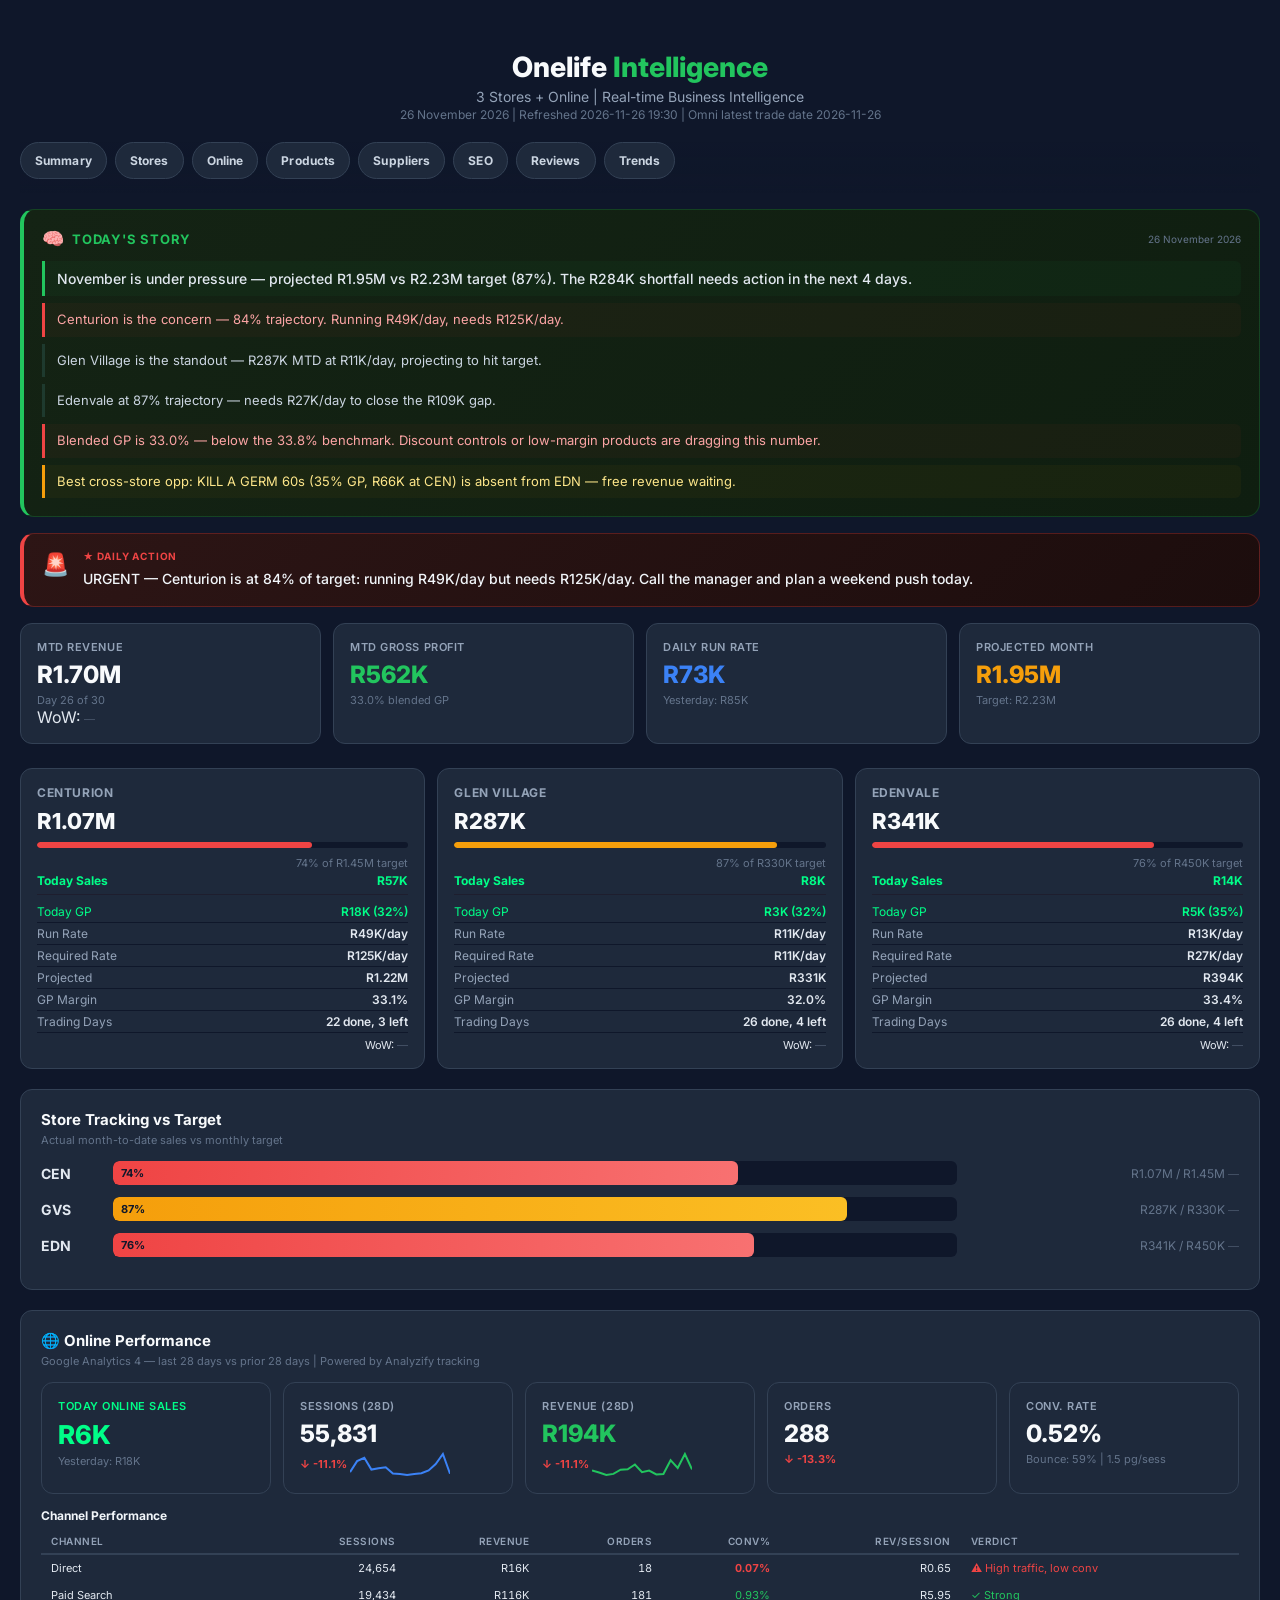
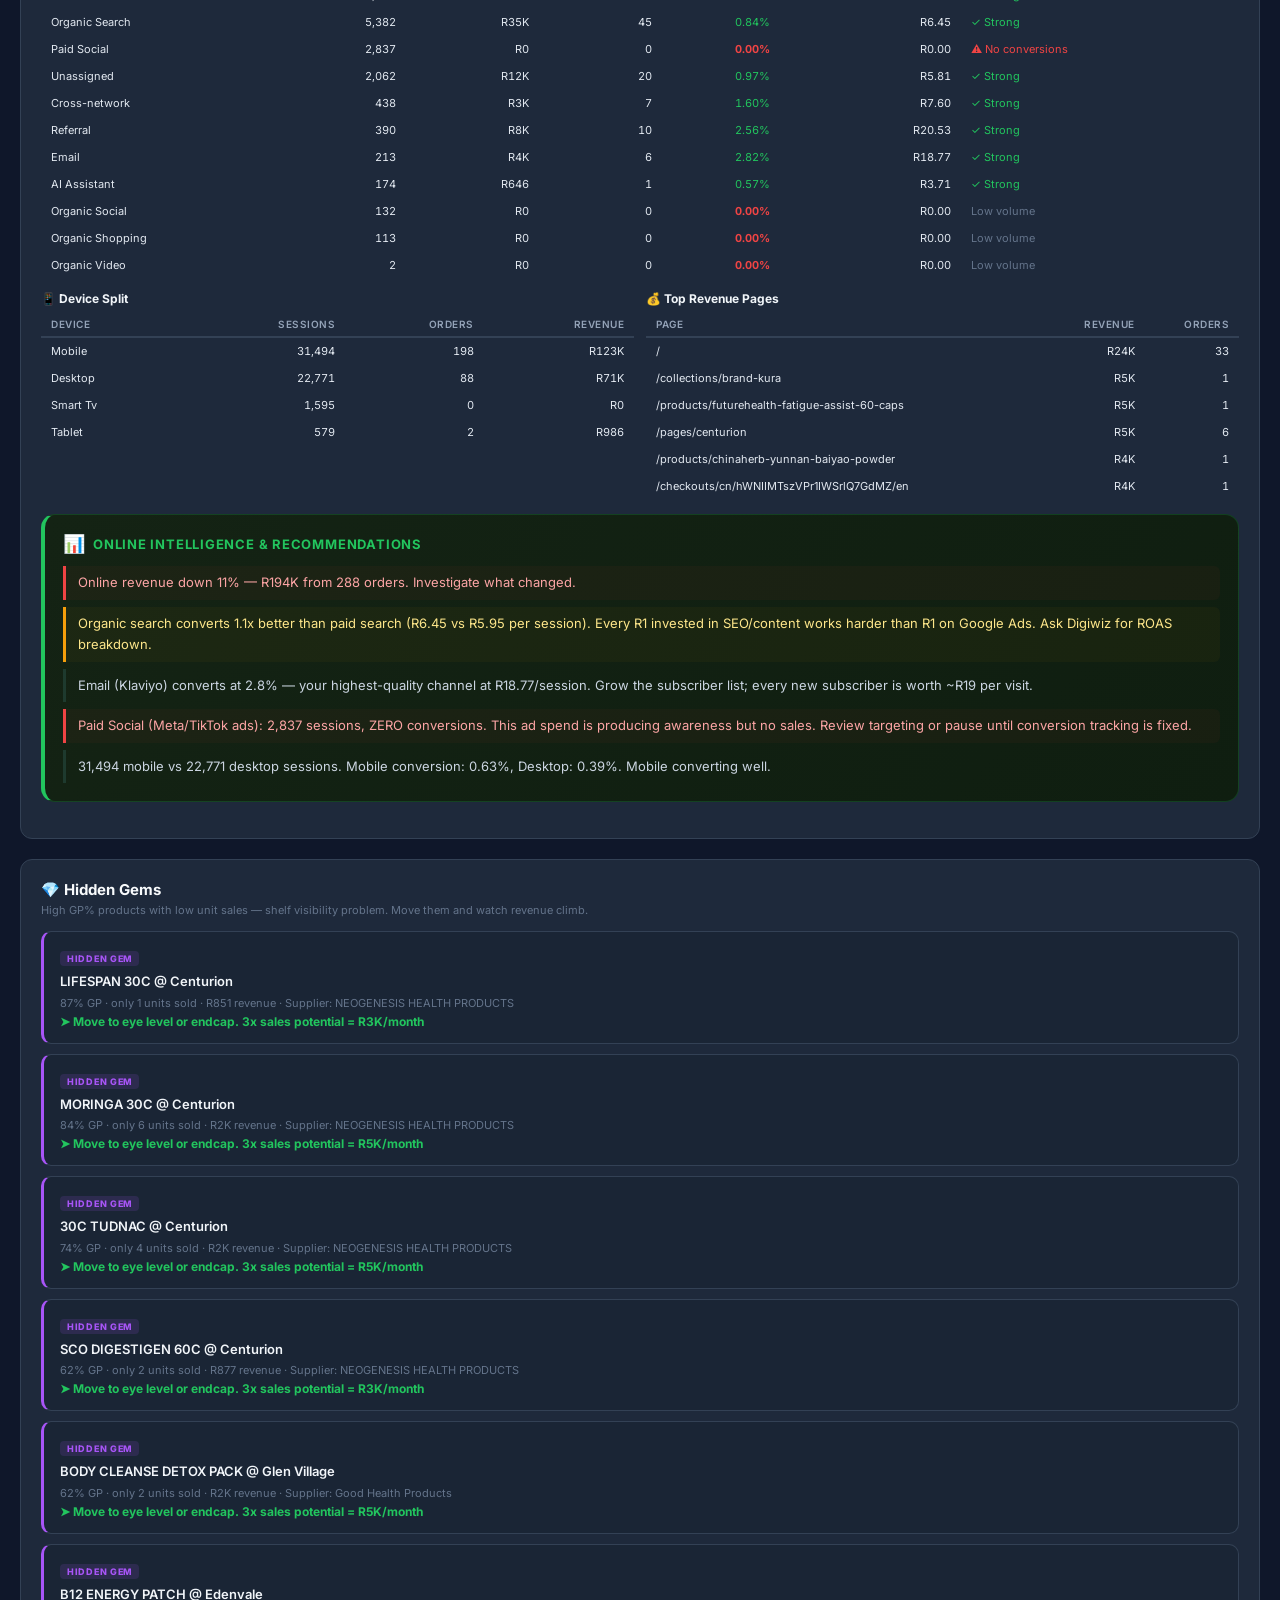
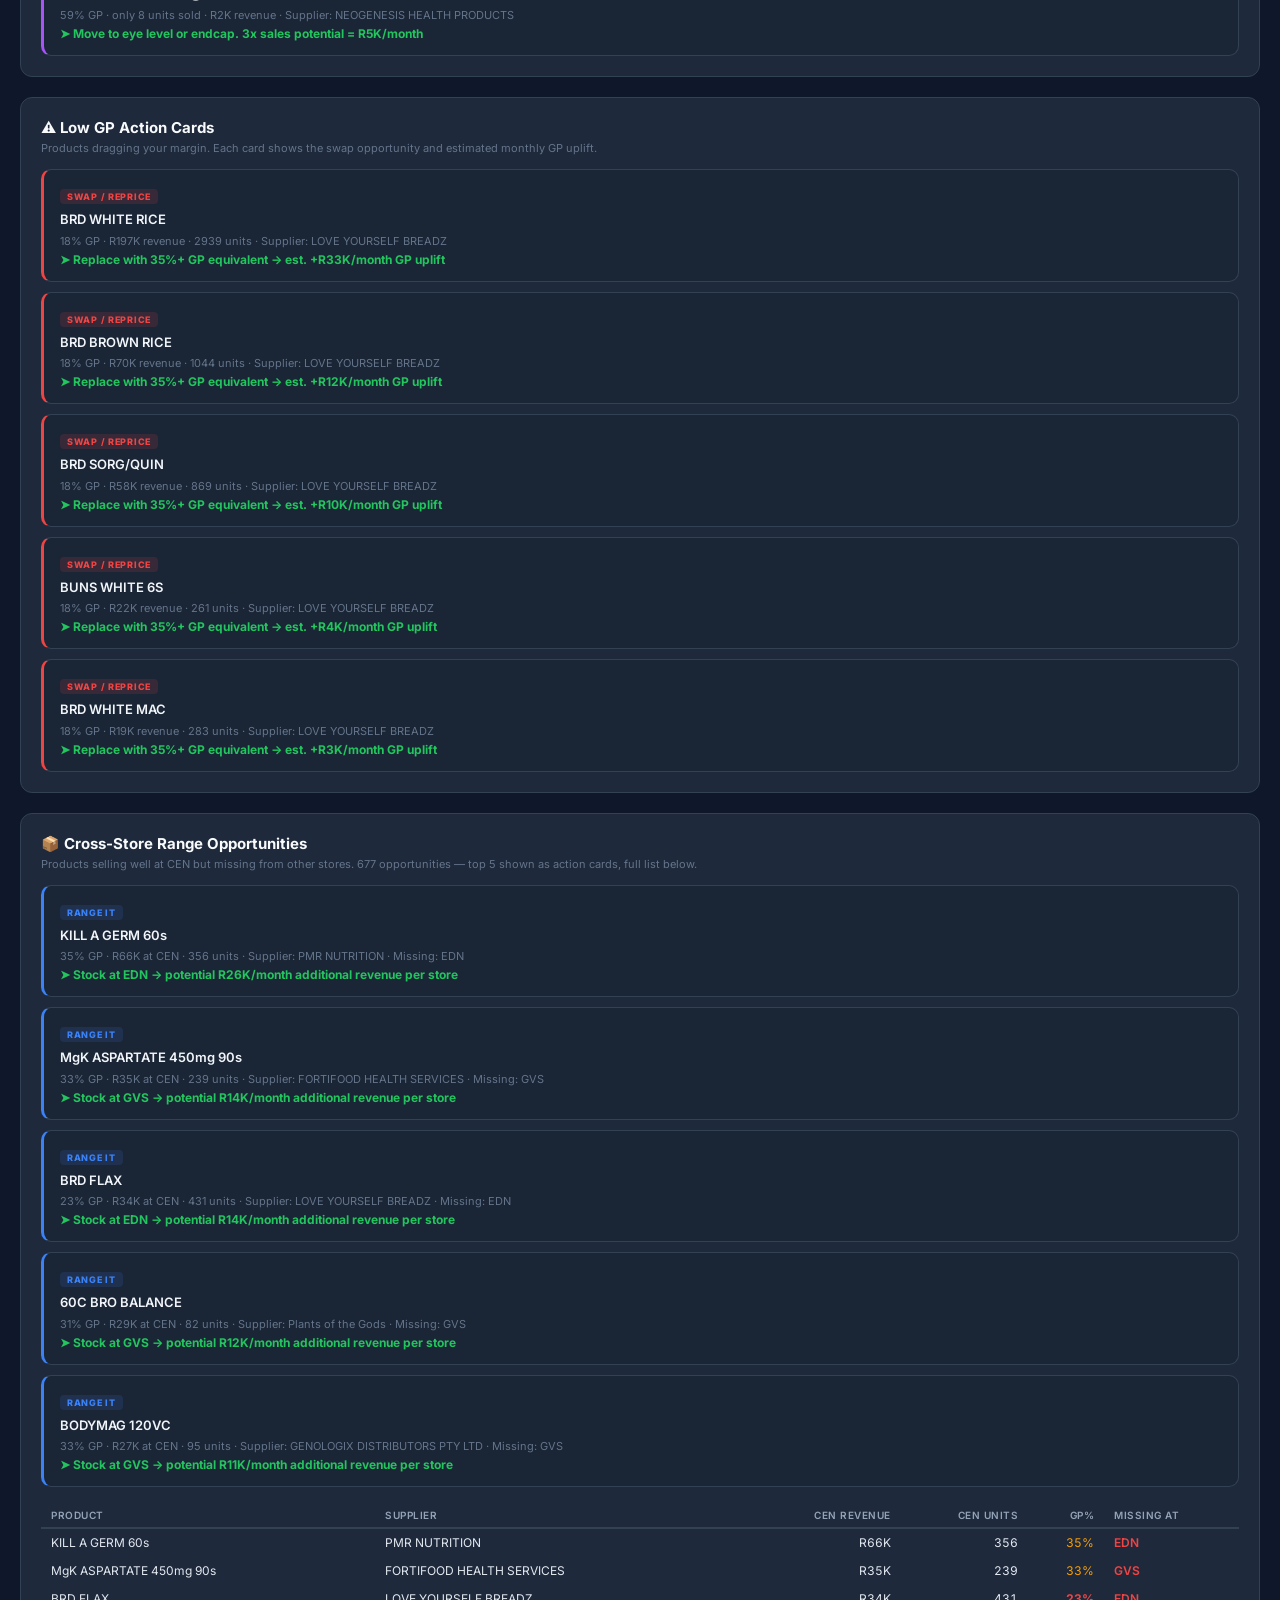
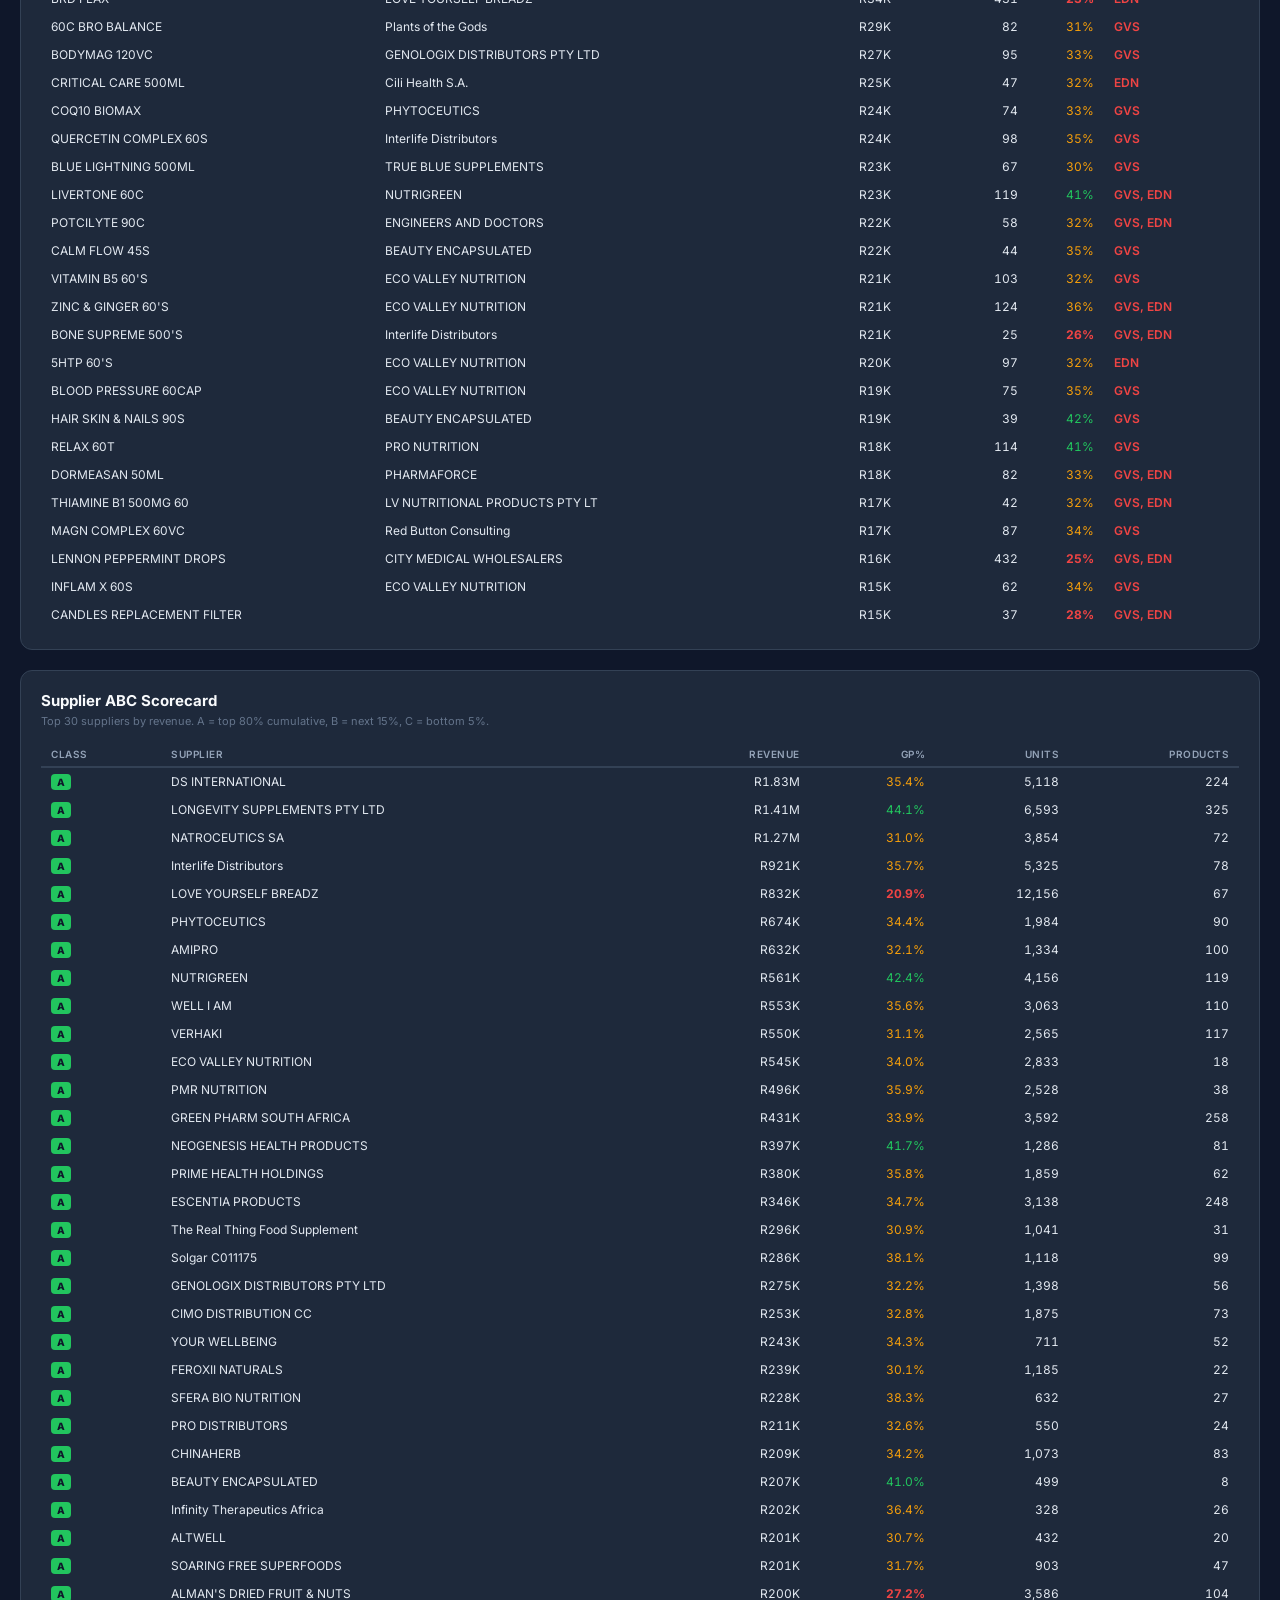
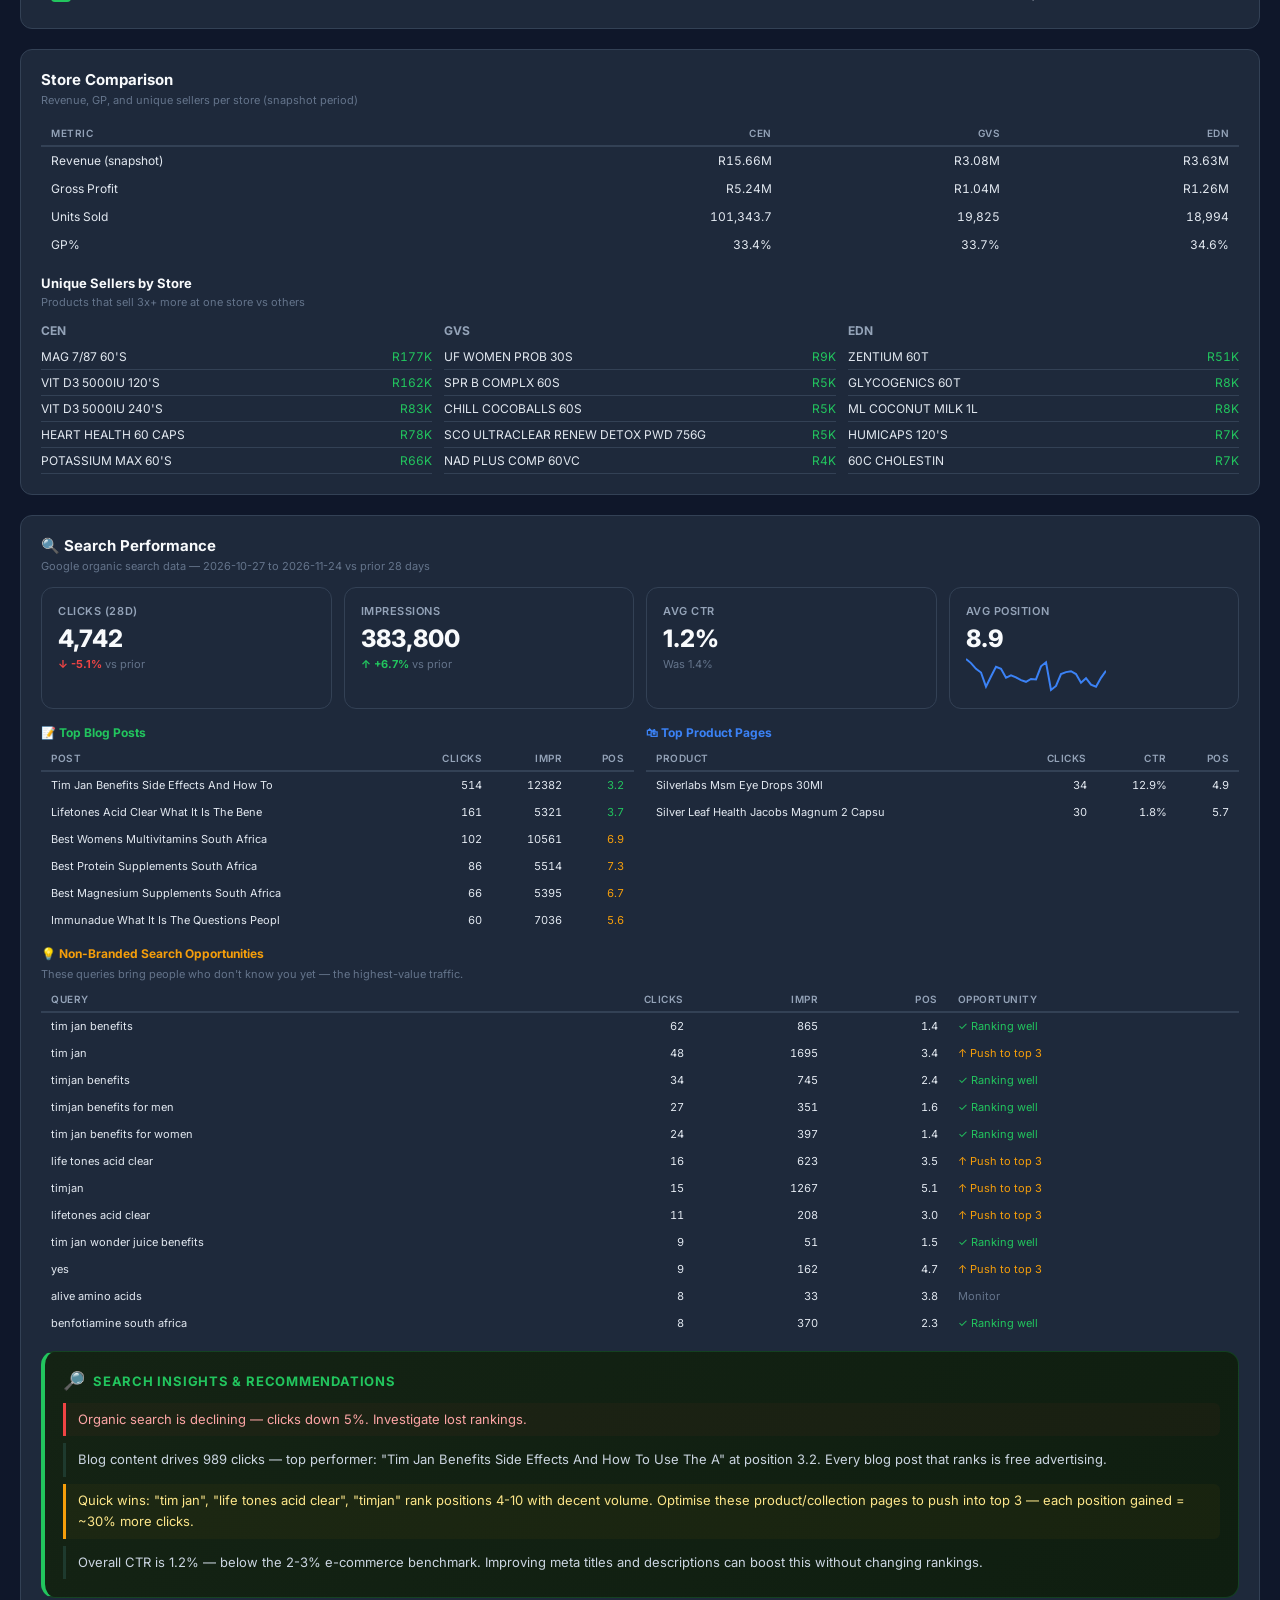
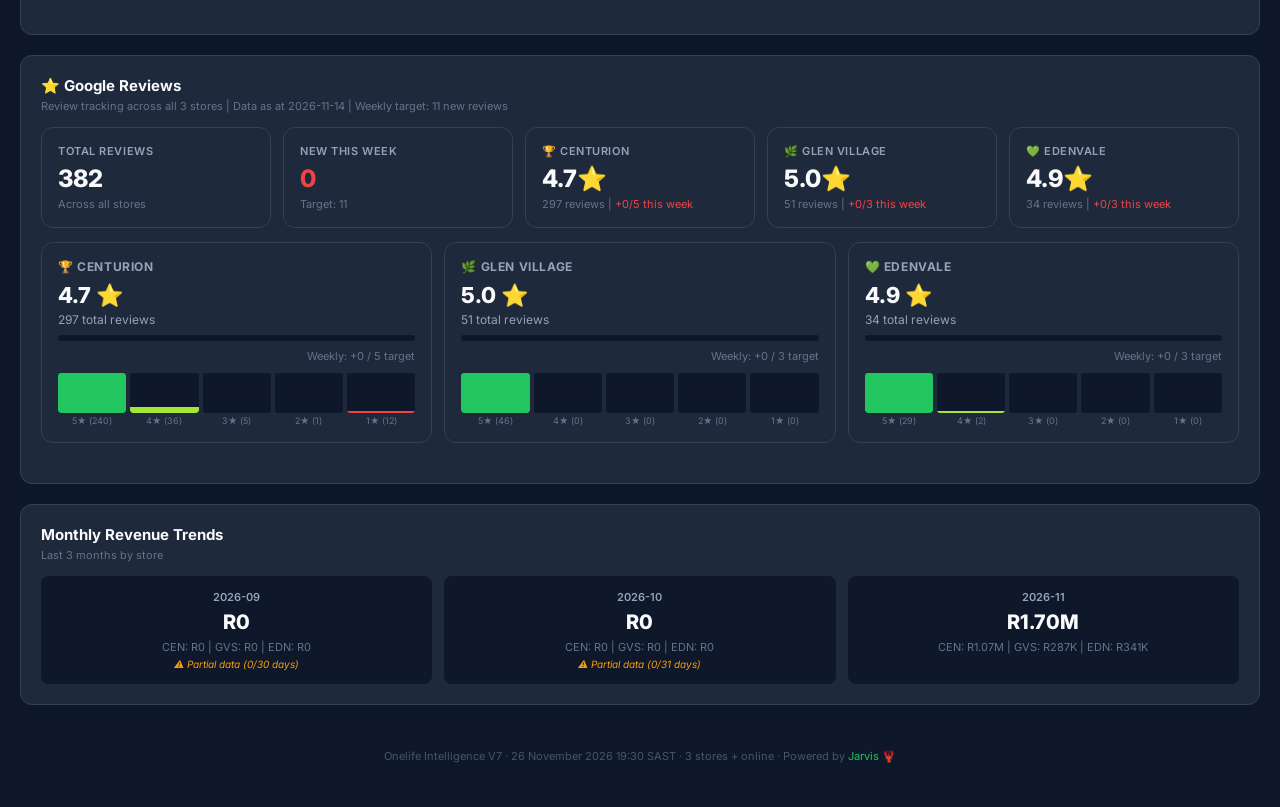
==== commit 101e780e: "chore: evening intelligence update" ====
--- a/index.html
+++ b/index.html
@@ -137,7 +137,7 @@
 </style></head><body><div class="container">
 <header><h1>Onelife <span>Intelligence</span></h1>
 <div class="sub">3 Stores + Online | Real-time Business Intelligence</div>
-<div class="date">25 November 2026 | Refreshed 2026-11-25 19:30 | Omni latest trade date 2026-11-25</div>
+<div class="date">26 November 2026 | Refreshed 2026-11-26 19:30 | Omni latest trade date 2026-11-26</div>
 </header>
 <nav class="quick-nav">
 <a href="#summary">Summary</a>
@@ -151,137 +151,138 @@
 </nav>
 <div id="summary" class="jump-target"></div>
 <div class="story-card">
-<div class="story-header"><span style="font-size:18px">&#x1f9e0;</span><span class="story-title">Today's Story</span><span class="story-date">25 November 2026</span></div>
+<div class="story-header"><span style="font-size:18px">&#x1f9e0;</span><span class="story-title">Today's Story</span><span class="story-date">26 November 2026</span></div>
 <div class="story-sentences">
-<div class="story-sentence lead">November is under pressure — projected R1.94M vs R2.23M target (87%). The R291K shortfall needs action in the next 5 days.</div>
-<div class="story-sentence alert-sentence">Centurion is the concern — 84% trajectory. Running R48K/day, needs R108K/day.</div>
-<div class="story-sentence">Glen Village is the standout — R279K MTD at R11K/day, projecting to hit target.</div>
-<div class="story-sentence">Edenvale at 87% trajectory — needs R25K/day to close the R123K gap.</div>
-<div class="story-sentence">GP margin healthy at 33.0%.</div>
+<div class="story-sentence lead">November is under pressure — projected R1.95M vs R2.23M target (87%). The R284K shortfall needs action in the next 4 days.</div>
+<div class="story-sentence alert-sentence">Centurion is the concern — 84% trajectory. Running R49K/day, needs R125K/day.</div>
+<div class="story-sentence">Glen Village is the standout — R287K MTD at R11K/day, projecting to hit target.</div>
+<div class="story-sentence">Edenvale at 87% trajectory — needs R27K/day to close the R109K gap.</div>
+<div class="story-sentence alert-sentence">Blended GP is 33.0% — below the 33.8% benchmark. Discount controls or low-margin products are dragging this number.</div>
 <div class="story-sentence opp-sentence">Best cross-store opp: KILL A GERM 60s (35% GP, R66K at CEN) is absent from EDN — free revenue waiting.</div>
 </div></div>
 <div class="daily-action urgent">
 <div class="da-icon">&#x1f6a8;</div>
 <div class="da-body">
 <div class="da-label">&#x2605; Daily Action</div>
-<div class="da-text">URGENT — Centurion is at 84% of target: running R48K/day but needs R108K/day. Call the manager and plan a weekend push today.</div>
+<div class="da-text">URGENT — Centurion is at 84% of target: running R49K/day but needs R125K/day. Call the manager and plan a weekend push today.</div>
 </div></div>
 <div class="kpi-strip">
-<div class="kpi"><div class="label">MTD Revenue</div><div class="val">R1.62M</div><div class="note">Day 25 of 30</div><div class="wow">WoW: <span style="color:#475569;font-size:11px">—</span></div></div>
-<div class="kpi"><div class="label">MTD Gross Profit</div><div class="val green">R537K</div><div class="note">33.0% blended GP</div></div>
-<div class="kpi"><div class="label">Daily Run Rate</div><div class="val blue">R73K</div><div class="note">Yesterday: R75K</div></div>
-<div class="kpi"><div class="label">Projected Month</div><div class="val yellow">R1.94M</div><div class="note">Target: R2.23M</div></div>
+<div class="kpi"><div class="label">MTD Revenue</div><div class="val">R1.70M</div><div class="note">Day 26 of 30</div><div class="wow">WoW: <span style="color:#475569;font-size:11px">—</span></div></div>
+<div class="kpi"><div class="label">MTD Gross Profit</div><div class="val green">R562K</div><div class="note">33.0% blended GP</div></div>
+<div class="kpi"><div class="label">Daily Run Rate</div><div class="val blue">R73K</div><div class="note">Yesterday: R85K</div></div>
+<div class="kpi"><div class="label">Projected Month</div><div class="val yellow">R1.95M</div><div class="note">Target: R2.23M</div></div>
 </div>
 <div id="stores" class="jump-target"></div>
 <div class="store-grid">
 <div class="store-card">
 <div class="sname">Centurion</div>
-<div class="srev">R1.02M</div>
-<div class="bar-mini"><div class="bar-fill bad" style="width:70%"></div></div>
-<div class="spct">70% of R1.45M target</div>
-<div class="srow" style="border-bottom:1px solid #1e1e2e;padding-bottom:6px;margin-bottom:6px"><span style="color:#00ff88;font-weight:700">Today Sales</span><span class="sv" style="color:#00ff88;font-weight:700">R56K</span></div>
+<div class="srev">R1.07M</div>
+<div class="bar-mini"><div class="bar-fill bad" style="width:74%"></div></div>
+<div class="spct">74% of R1.45M target</div>
+<div class="srow" style="border-bottom:1px solid #1e1e2e;padding-bottom:6px;margin-bottom:6px"><span style="color:#00ff88;font-weight:700">Today Sales</span><span class="sv" style="color:#00ff88;font-weight:700">R57K</span></div>
 <div class="srow"><span style="color:#00ff88">Today GP</span><span class="sv" style="color:#00ff88">R18K (32%)</span></div>
-<div class="srow"><span>Run Rate</span><span class="sv">R48K/day</span></div>
-<div class="srow"><span>Required Rate</span><span class="sv ">R108K/day</span></div>
-<div class="srow"><span>Projected</span><span class="sv">R1.21M</span></div>
-<div class="srow"><span>GP Margin</span><span class="sv">33.2%</span></div>
-<div class="srow"><span>Trading Days</span><span class="sv">21 done, 4 left</span></div>
+<div class="srow"><span>Run Rate</span><span class="sv">R49K/day</span></div>
+<div class="srow"><span>Required Rate</span><span class="sv ">R125K/day</span></div>
+<div class="srow"><span>Projected</span><span class="sv">R1.22M</span></div>
+<div class="srow"><span>GP Margin</span><span class="sv">33.1%</span></div>
+<div class="srow"><span>Trading Days</span><span class="sv">22 done, 3 left</span></div>
 <div class="store-wow">WoW: <span style="color:#475569;font-size:11px">—</span></div>
 </div>
 <div class="store-card">
 <div class="sname">Glen Village</div>
-<div class="srev">R279K</div>
-<div class="bar-mini"><div class="bar-fill warn" style="width:85%"></div></div>
-<div class="spct">85% of R330K target</div>
-<div class="srow" style="border-bottom:1px solid #1e1e2e;padding-bottom:6px;margin-bottom:6px"><span style="color:#00ff88;font-weight:700">Today Sales</span><span class="sv" style="color:#00ff88;font-weight:700">R17K</span></div>
-<div class="srow"><span style="color:#00ff88">Today GP</span><span class="sv" style="color:#00ff88">R5K (29%)</span></div>
+<div class="srev">R287K</div>
+<div class="bar-mini"><div class="bar-fill warn" style="width:87%"></div></div>
+<div class="spct">87% of R330K target</div>
+<div class="srow" style="border-bottom:1px solid #1e1e2e;padding-bottom:6px;margin-bottom:6px"><span style="color:#00ff88;font-weight:700">Today Sales</span><span class="sv" style="color:#00ff88;font-weight:700">R8K</span></div>
+<div class="srow"><span style="color:#00ff88">Today GP</span><span class="sv" style="color:#00ff88">R3K (32%)</span></div>
 <div class="srow"><span>Run Rate</span><span class="sv">R11K/day</span></div>
-<div class="srow"><span>Required Rate</span><span class="sv highlight">R10K/day</span></div>
-<div class="srow"><span>Projected</span><span class="sv">R335K</span></div>
+<div class="srow"><span>Required Rate</span><span class="sv highlight">R11K/day</span></div>
+<div class="srow"><span>Projected</span><span class="sv">R331K</span></div>
 <div class="srow"><span>GP Margin</span><span class="sv">32.0%</span></div>
-<div class="srow"><span>Trading Days</span><span class="sv">25 done, 5 left</span></div>
+<div class="srow"><span>Trading Days</span><span class="sv">26 done, 4 left</span></div>
 <div class="store-wow">WoW: <span style="color:#475569;font-size:11px">—</span></div>
 </div>
 <div class="store-card">
 <div class="sname">Edenvale</div>
-<div class="srev">R327K</div>
-<div class="bar-mini"><div class="bar-fill bad" style="width:73%"></div></div>
-<div class="spct">73% of R450K target</div>
-<div class="srow" style="border-bottom:1px solid #1e1e2e;padding-bottom:6px;margin-bottom:6px"><span style="color:#00ff88;font-weight:700">Today Sales</span><span class="sv" style="color:#00ff88;font-weight:700">R12K</span></div>
-<div class="srow"><span style="color:#00ff88">Today GP</span><span class="sv" style="color:#00ff88">R4K (31%)</span></div>
+<div class="srev">R341K</div>
+<div class="bar-mini"><div class="bar-fill bad" style="width:76%"></div></div>
+<div class="spct">76% of R450K target</div>
+<div class="srow" style="border-bottom:1px solid #1e1e2e;padding-bottom:6px;margin-bottom:6px"><span style="color:#00ff88;font-weight:700">Today Sales</span><span class="sv" style="color:#00ff88;font-weight:700">R14K</span></div>
+<div class="srow"><span style="color:#00ff88">Today GP</span><span class="sv" style="color:#00ff88">R5K (35%)</span></div>
 <div class="srow"><span>Run Rate</span><span class="sv">R13K/day</span></div>
-<div class="srow"><span>Required Rate</span><span class="sv ">R25K/day</span></div>
-<div class="srow"><span>Projected</span><span class="sv">R393K</span></div>
-<div class="srow"><span>GP Margin</span><span class="sv">33.3%</span></div>
-<div class="srow"><span>Trading Days</span><span class="sv">25 done, 5 left</span></div>
+<div class="srow"><span>Required Rate</span><span class="sv ">R27K/day</span></div>
+<div class="srow"><span>Projected</span><span class="sv">R394K</span></div>
+<div class="srow"><span>GP Margin</span><span class="sv">33.4%</span></div>
+<div class="srow"><span>Trading Days</span><span class="sv">26 done, 4 left</span></div>
 <div class="store-wow">WoW: <span style="color:#475569;font-size:11px">—</span></div>
 </div>
 </div>
 <div class="card"><h3>Store Tracking vs Target</h3><div class="desc">Actual month-to-date sales vs monthly target</div>
 <div class="progress-row"><div class="sn">CEN</div>
-<div class="bar-wrap"><div class="bar bad" style="width:70%">70%</div></div>
+<div class="bar-wrap"><div class="bar bad" style="width:74%">74%</div></div>
 <div class="spark"></div>
-<div class="tgt">R1.02M / R1.45M <span style="color:#475569;font-size:11px">—</span></div></div>
+<div class="tgt">R1.07M / R1.45M <span style="color:#475569;font-size:11px">—</span></div></div>
 <div class="progress-row"><div class="sn">GVS</div>
-<div class="bar-wrap"><div class="bar warn" style="width:85%">85%</div></div>
+<div class="bar-wrap"><div class="bar warn" style="width:87%">87%</div></div>
 <div class="spark"></div>
-<div class="tgt">R279K / R330K <span style="color:#475569;font-size:11px">—</span></div></div>
+<div class="tgt">R287K / R330K <span style="color:#475569;font-size:11px">—</span></div></div>
 <div class="progress-row"><div class="sn">EDN</div>
-<div class="bar-wrap"><div class="bar bad" style="width:73%">73%</div></div>
+<div class="bar-wrap"><div class="bar bad" style="width:76%">76%</div></div>
 <div class="spark"></div>
-<div class="tgt">R327K / R450K <span style="color:#475569;font-size:11px">—</span></div></div>
+<div class="tgt">R341K / R450K <span style="color:#475569;font-size:11px">—</span></div></div>
 </div>
 <div id="online" class="card jump-target"><h3>&#x1f310; Online Performance</h3>
 <div class="desc">Google Analytics 4 — last 28 days vs prior 28 days | Powered by Analyzify tracking</div>
 <div class="kpi-strip" style="margin-bottom:14px">
-<div class="kpi"><div class="label" style="color:#00ff88">Today Online Sales</div><div class="val" style="color:#00ff88;font-size:26px">R10K</div><div class="note">Yesterday: R7K</div></div>
-<div class="kpi"><div class="label">Sessions (28d)</div><div class="val">54,370</div><div class="note"><span style="color:#ef4444;font-size:11px;font-weight:700">↓&nbsp;-13.4%</span> <svg width="100" height="25" style="vertical-align:middle"><polyline points="0.0,15.6 7.1,19.4 14.3,6.0 21.4,2.0 28.6,16.4 35.7,14.7 42.9,13.5 50.0,21.3 57.1,21.7 64.3,23.0 71.4,21.7 78.6,20.8 85.7,17.4 92.9,9.6 100.0,20.1" fill="none" stroke="#3b82f6" stroke-width="2"/></svg></div></div>
-<div class="kpi"><div class="label">Revenue (28d)</div><div class="val green">R189K</div><div class="note"><span style="color:#ef4444;font-size:11px;font-weight:700">↓&nbsp;-12.3%</span> <svg width="100" height="25" style="vertical-align:middle"><polyline points="0.0,15.7 7.1,16.6 14.3,19.4 21.4,23.0 28.6,21.4 35.7,15.4 42.9,14.9 50.0,8.1 57.1,19.1 64.3,16.8 71.4,22.3 78.6,21.5 85.7,2.0 92.9,13.0 100.0,7.6" fill="none" stroke="#22c55e" stroke-width="2"/></svg></div></div>
-<div class="kpi"><div class="label">Orders</div><div class="val">287</div><div class="note"><span style="color:#ef4444;font-size:11px;font-weight:700">↓&nbsp;-12.8%</span></div></div>
-<div class="kpi"><div class="label">Conv. Rate</div><div class="val">0.53%</div><div class="note">Bounce: 59% | 1.5 pg/sess</div></div>
+<div class="kpi"><div class="label" style="color:#00ff88">Today Online Sales</div><div class="val" style="color:#00ff88;font-size:26px">R6K</div><div class="note">Yesterday: R18K</div></div>
+<div class="kpi"><div class="label">Sessions (28d)</div><div class="val">55,831</div><div class="note"><span style="color:#ef4444;font-size:11px;font-weight:700">↓&nbsp;-11.1%</span> <svg width="100" height="25" style="vertical-align:middle"><polyline points="0.0,20.1 7.1,9.1 14.3,5.8 21.4,17.6 28.6,16.2 35.7,15.2 42.9,21.6 50.0,22.0 57.1,23.0 64.3,22.0 71.4,21.2 78.6,18.4 85.7,12.0 92.9,2.0 100.0,21.7" fill="none" stroke="#3b82f6" stroke-width="2"/></svg></div></div>
+<div class="kpi"><div class="label">Revenue (28d)</div><div class="val green">R194K</div><div class="note"><span style="color:#ef4444;font-size:11px;font-weight:700">↓&nbsp;-11.1%</span> <svg width="100" height="25" style="vertical-align:middle"><polyline points="0.0,18.5 7.1,20.5 14.3,23.0 21.4,21.9 28.6,17.7 35.7,17.3 42.9,12.5 50.0,20.2 57.1,18.6 64.3,22.5 71.4,22.0 78.6,8.2 85.7,16.0 92.9,2.0 100.0,17.4" fill="none" stroke="#22c55e" stroke-width="2"/></svg></div></div>
+<div class="kpi"><div class="label">Orders</div><div class="val">288</div><div class="note"><span style="color:#ef4444;font-size:11px;font-weight:700">↓&nbsp;-13.3%</span></div></div>
+<div class="kpi"><div class="label">Conv. Rate</div><div class="val">0.52%</div><div class="note">Bounce: 59% | 1.5 pg/sess</div></div>
 </div>
 <h4 style="color:#f1f5f9;font-size:12px;margin-bottom:6px">Channel Performance</h4>
 <table style="font-size:11px"><thead><tr><th>Channel</th><th class="num">Sessions</th><th class="num">Revenue</th><th class="num">Orders</th><th class="num">Conv%</th><th class="num">Rev/Session</th><th>Verdict</th></tr></thead><tbody>
-<tr><td>Direct</td><td class="num">23,574</td><td class="num">R16K</td><td class="num">18</td><td class="num gpl">0.08%</td><td class="num">R0.68</td><td><span style="color:#ef4444">&#x26a0; High traffic, low conv</span></td></tr>
-<tr><td>Paid Search</td><td class="num">18,755</td><td class="num">R114K</td><td class="num">182</td><td class="num gph">0.97%</td><td class="num">R6.09</td><td><span style="color:#22c55e">&#x2713; Strong</span></td></tr>
-<tr><td>Organic Search</td><td class="num">5,434</td><td class="num">R30K</td><td class="num">43</td><td class="num gph">0.79%</td><td class="num">R5.46</td><td><span style="color:#22c55e">&#x2713; Strong</span></td></tr>
-<tr><td>Paid Social</td><td class="num">2,922</td><td class="num">R0</td><td class="num">0</td><td class="num gpl">0.00%</td><td class="num">R0.00</td><td><span style="color:#ef4444">&#x26a0; No conversions</span></td></tr>
-<tr><td>Unassigned</td><td class="num">2,218</td><td class="num">R14K</td><td class="num">21</td><td class="num gph">0.95%</td><td class="num">R6.38</td><td><span style="color:#22c55e">&#x2713; Strong</span></td></tr>
-<tr><td>Cross-network</td><td class="num">453</td><td class="num">R3K</td><td class="num">6</td><td class="num gph">1.32%</td><td class="num">R6.30</td><td><span style="color:#22c55e">&#x2713; Strong</span></td></tr>
-<tr><td>Referral</td><td class="num">384</td><td class="num">R8K</td><td class="num">10</td><td class="num gph">2.60%</td><td class="num">R20.79</td><td><span style="color:#22c55e">&#x2713; Strong</span></td></tr>
-<tr><td>Email</td><td class="num">204</td><td class="num">R4K</td><td class="num">6</td><td class="num gph">2.94%</td><td class="num">R19.60</td><td><span style="color:#22c55e">&#x2713; Strong</span></td></tr>
-<tr><td>AI Assistant</td><td class="num">175</td><td class="num">R646</td><td class="num">1</td><td class="num gph">0.57%</td><td class="num">R3.69</td><td><span style="color:#22c55e">&#x2713; Strong</span></td></tr>
-<tr><td>Organic Social</td><td class="num">130</td><td class="num">R0</td><td class="num">0</td><td class="num gpl">0.00%</td><td class="num">R0.00</td><td><span style="color:#64748b">Low volume</span></td></tr>
-<tr><td>Organic Shopping</td><td class="num">119</td><td class="num">R0</td><td class="num">0</td><td class="num gpl">0.00%</td><td class="num">R0.00</td><td><span style="color:#64748b">Low volume</span></td></tr>
+<tr><td>Direct</td><td class="num">24,654</td><td class="num">R16K</td><td class="num">18</td><td class="num gpl">0.07%</td><td class="num">R0.65</td><td><span style="color:#ef4444">&#x26a0; High traffic, low conv</span></td></tr>
+<tr><td>Paid Search</td><td class="num">19,434</td><td class="num">R116K</td><td class="num">181</td><td class="num gph">0.93%</td><td class="num">R5.95</td><td><span style="color:#22c55e">&#x2713; Strong</span></td></tr>
+<tr><td>Organic Search</td><td class="num">5,382</td><td class="num">R35K</td><td class="num">45</td><td class="num gph">0.84%</td><td class="num">R6.45</td><td><span style="color:#22c55e">&#x2713; Strong</span></td></tr>
+<tr><td>Paid Social</td><td class="num">2,837</td><td class="num">R0</td><td class="num">0</td><td class="num gpl">0.00%</td><td class="num">R0.00</td><td><span style="color:#ef4444">&#x26a0; No conversions</span></td></tr>
+<tr><td>Unassigned</td><td class="num">2,062</td><td class="num">R12K</td><td class="num">20</td><td class="num gph">0.97%</td><td class="num">R5.81</td><td><span style="color:#22c55e">&#x2713; Strong</span></td></tr>
+<tr><td>Cross-network</td><td class="num">438</td><td class="num">R3K</td><td class="num">7</td><td class="num gph">1.60%</td><td class="num">R7.60</td><td><span style="color:#22c55e">&#x2713; Strong</span></td></tr>
+<tr><td>Referral</td><td class="num">390</td><td class="num">R8K</td><td class="num">10</td><td class="num gph">2.56%</td><td class="num">R20.53</td><td><span style="color:#22c55e">&#x2713; Strong</span></td></tr>
+<tr><td>Email</td><td class="num">213</td><td class="num">R4K</td><td class="num">6</td><td class="num gph">2.82%</td><td class="num">R18.77</td><td><span style="color:#22c55e">&#x2713; Strong</span></td></tr>
+<tr><td>AI Assistant</td><td class="num">174</td><td class="num">R646</td><td class="num">1</td><td class="num gph">0.57%</td><td class="num">R3.71</td><td><span style="color:#22c55e">&#x2713; Strong</span></td></tr>
+<tr><td>Organic Social</td><td class="num">132</td><td class="num">R0</td><td class="num">0</td><td class="num gpl">0.00%</td><td class="num">R0.00</td><td><span style="color:#64748b">Low volume</span></td></tr>
+<tr><td>Organic Shopping</td><td class="num">113</td><td class="num">R0</td><td class="num">0</td><td class="num gpl">0.00%</td><td class="num">R0.00</td><td><span style="color:#64748b">Low volume</span></td></tr>
 <tr><td>Organic Video</td><td class="num">2</td><td class="num">R0</td><td class="num">0</td><td class="num gpl">0.00%</td><td class="num">R0.00</td><td><span style="color:#64748b">Low volume</span></td></tr>
 </tbody></table>
 <div style="display:grid;grid-template-columns:1fr 1fr;gap:12px;margin-top:12px">
 <div>
 <h4 style="color:#f1f5f9;font-size:12px;margin-bottom:6px">&#x1f4f1; Device Split</h4>
 <table style="font-size:11px"><thead><tr><th>Device</th><th class="num">Sessions</th><th class="num">Orders</th><th class="num">Revenue</th></tr></thead><tbody>
-<tr><td>Mobile</td><td class="num">30,963</td><td class="num">199</td><td class="num">R123K</td></tr>
-<tr><td>Desktop</td><td class="num">21,715</td><td class="num">86</td><td class="num">R65K</td></tr>
-<tr><td>Smart Tv</td><td class="num">1,866</td><td class="num">0</td><td class="num">R0</td></tr>
-<tr><td>Tablet</td><td class="num">550</td><td class="num">2</td><td class="num">R986</td></tr>
+<tr><td>Mobile</td><td class="num">31,494</td><td class="num">198</td><td class="num">R123K</td></tr>
+<tr><td>Desktop</td><td class="num">22,771</td><td class="num">88</td><td class="num">R71K</td></tr>
+<tr><td>Smart Tv</td><td class="num">1,595</td><td class="num">0</td><td class="num">R0</td></tr>
+<tr><td>Tablet</td><td class="num">579</td><td class="num">2</td><td class="num">R986</td></tr>
 </tbody></table></div>
 <div>
 <h4 style="color:#f1f5f9;font-size:12px;margin-bottom:6px">&#x1f4b0; Top Revenue Pages</h4>
 <table style="font-size:11px"><thead><tr><th>Page</th><th class="num">Revenue</th><th class="num">Orders</th></tr></thead><tbody>
-<tr><td>/</td><td class="num">R22K</td><td class="num">32</td></tr>
-<tr><td>/checkouts/cn/hWNJXmkd3zOLRvz9tkvrFQG3/en-za</td><td class="num">R5K</td><td class="num">1</td></tr>
+<tr><td>/</td><td class="num">R24K</td><td class="num">33</td></tr>
+<tr><td>/collections/brand-kura</td><td class="num">R5K</td><td class="num">1</td></tr>
+<tr><td>/products/futurehealth-fatigue-assist-60-caps</td><td class="num">R5K</td><td class="num">1</td></tr>
 <tr><td>/pages/centurion</td><td class="num">R5K</td><td class="num">6</td></tr>
 <tr><td>/products/chinaherb-yunnan-baiyao-powder</td><td class="num">R4K</td><td class="num">1</td></tr>
 <tr><td>/checkouts/cn/hWNIIMTszVPr1IWSrlQ7GdMZ/en</td><td class="num">R4K</td><td class="num">1</td></tr>
-<tr><td>(not set)</td><td class="num">R4K</td><td class="num">8</td></tr>
 </tbody></table></div>
 </div>
 <div class="story-card" style="margin-top:14px">
 <div class="story-header"><span style="font-size:18px">&#x1f4ca;</span><span class="story-title">Online Intelligence &amp; Recommendations</span></div>
 <div class="story-sentences">
-<div class="story-sentence alert-sentence">Online revenue down 12% — R189K from 287 orders. Investigate what changed.</div>
-<div class="story-sentence">Email (Klaviyo) converts at 2.9% — your highest-quality channel at R19.60/session. Grow the subscriber list; every new subscriber is worth ~R20 per visit.</div>
-<div class="story-sentence alert-sentence">Paid Social (Meta/TikTok ads): 2,922 sessions, ZERO conversions. This ad spend is producing awareness but no sales. Review targeting or pause until conversion tracking is fixed.</div>
-<div class="story-sentence">30,963 mobile vs 21,715 desktop sessions. Mobile conversion: 0.64%, Desktop: 0.40%. Mobile converting well.</div>
+<div class="story-sentence alert-sentence">Online revenue down 11% — R194K from 288 orders. Investigate what changed.</div>
+<div class="story-sentence opp-sentence">Organic search converts 1.1x better than paid search (R6.45 vs R5.95 per session). Every R1 invested in SEO/content works harder than R1 on Google Ads. Ask Digiwiz for ROAS breakdown.</div>
+<div class="story-sentence">Email (Klaviyo) converts at 2.8% — your highest-quality channel at R18.77/session. Grow the subscriber list; every new subscriber is worth ~R19 per visit.</div>
+<div class="story-sentence alert-sentence">Paid Social (Meta/TikTok ads): 2,837 sessions, ZERO conversions. This ad spend is producing awareness but no sales. Review targeting or pause until conversion tracking is fixed.</div>
+<div class="story-sentence">31,494 mobile vs 22,771 desktop sessions. Mobile conversion: 0.63%, Desktop: 0.39%. Mobile converting well.</div>
 </div></div>
 </div>
 <div id="products" class="card jump-target"><h3>&#x1f48e; Hidden Gems</h3>
@@ -486,53 +487,53 @@
 </div>
 </div></div>
 <div id="seo" class="card jump-target"><h3>&#x1f50d; Search Performance</h3>
-<div class="desc">Google organic search data — 2026-10-26 to 2026-11-23 vs prior 28 days</div>
+<div class="desc">Google organic search data — 2026-10-27 to 2026-11-24 vs prior 28 days</div>
 <div class="kpi-strip" style="margin-bottom:16px">
-<div class="kpi"><div class="label">Clicks (28d)</div><div class="val">4,760</div><div class="note"><span style="color:#ef4444;font-size:11px;font-weight:700">↓&nbsp;-4.2%</span> vs prior</div></div>
-<div class="kpi"><div class="label">Impressions</div><div class="val">383,617</div><div class="note"><span style="color:#22c55e;font-size:11px;font-weight:700">↑&nbsp;+8.1%</span> vs prior</div></div>
+<div class="kpi"><div class="label">Clicks (28d)</div><div class="val">4,742</div><div class="note"><span style="color:#ef4444;font-size:11px;font-weight:700">↓&nbsp;-5.1%</span> vs prior</div></div>
+<div class="kpi"><div class="label">Impressions</div><div class="val">383,800</div><div class="note"><span style="color:#22c55e;font-size:11px;font-weight:700">↑&nbsp;+6.7%</span> vs prior</div></div>
 <div class="kpi"><div class="label">Avg CTR</div><div class="val">1.2%</div><div class="note">Was 1.4%</div></div>
-<div class="kpi"><div class="label">Avg Position</div><div class="val">8.9</div><div class="note"><svg width="140" height="35" style="vertical-align:middle"><polyline points="0.0,6.5 5.0,2.0 10.0,6.1 15.0,11.8 20.0,15.5 25.0,29.7 30.0,19.5 35.0,9.8 40.0,11.8 45.0,20.8 50.0,18.3 55.0,20.4 60.0,23.2 65.0,24.8 70.0,22.0 75.0,22.4 80.0,9.3 85.0,5.3 90.0,33.0 95.0,28.9 100.0,17.1 105.0,15.1 110.0,14.2 115.0,17.1 120.0,25.7 125.0,21.2 130.0,27.7 135.0,29.7 140.0,20.8" fill="none" stroke="#3b82f6" stroke-width="2"/></svg></div></div>
+<div class="kpi"><div class="label">Avg Position</div><div class="val">8.9</div><div class="note"><svg width="140" height="35" style="vertical-align:middle"><polyline points="0.0,2.0 5.0,6.1 10.0,11.8 15.0,15.5 20.0,29.7 25.0,19.5 30.0,9.8 35.0,11.8 40.0,20.8 45.0,18.3 50.0,20.4 55.0,23.2 60.0,24.8 65.0,22.0 70.0,22.4 75.0,9.3 80.0,5.3 85.0,33.0 90.0,28.9 95.0,17.1 100.0,15.1 105.0,14.2 110.0,17.1 115.0,25.7 120.0,21.2 125.0,27.7 130.0,29.7 135.0,20.8 140.0,13.8" fill="none" stroke="#3b82f6" stroke-width="2"/></svg></div></div>
 </div>
 <div style="display:grid;grid-template-columns:1fr 1fr;gap:12px">
 <div>
 <h4 style="color:#22c55e;font-size:12px;margin-bottom:6px">&#x1f4dd; Top Blog Posts</h4>
 <table style="font-size:11px"><thead><tr><th>Post</th><th class="num">Clicks</th><th class="num">Impr</th><th class="num">Pos</th></tr></thead><tbody>
-<tr><td title="/blogs/health-wellness-hub/tim-jan-benefits-side-effects-and-how-to-use-the-aloe-ferox-tonic">Tim Jan Benefits Side Effects And How To</td><td class="num">522</td><td class="num">12446</td><td class="num gph">3.2</td></tr>
-<tr><td title="/blogs/health-wellness-hub/lifetones-acid-clear-what-it-is-the-benefits-and-how-to-use-it">Lifetones Acid Clear What It Is The Bene</td><td class="num">159</td><td class="num">5391</td><td class="num gph">3.7</td></tr>
-<tr><td title="/blogs/health-wellness-hub/best-womens-multivitamins-south-africa">Best Womens Multivitamins South Africa</td><td class="num">104</td><td class="num">10721</td><td class="num gpm">6.8</td></tr>
-<tr><td title="/blogs/health-wellness-hub/best-protein-supplements-south-africa">Best Protein Supplements South Africa</td><td class="num">82</td><td class="num">5261</td><td class="num gpm">7.4</td></tr>
-<tr><td title="/blogs/health-wellness-hub/best-magnesium-supplements-south-africa">Best Magnesium Supplements South Africa</td><td class="num">69</td><td class="num">5489</td><td class="num gpm">6.7</td></tr>
-<tr><td title="/blogs/health-wellness-hub/immunadue-what-it-is-the-questions-people-ask-and-how-to-take-it">Immunadue What It Is The Questions Peopl</td><td class="num">60</td><td class="num">7125</td><td class="num gpm">5.6</td></tr>
+<tr><td title="/blogs/health-wellness-hub/tim-jan-benefits-side-effects-and-how-to-use-the-aloe-ferox-tonic">Tim Jan Benefits Side Effects And How To</td><td class="num">514</td><td class="num">12382</td><td class="num gph">3.2</td></tr>
+<tr><td title="/blogs/health-wellness-hub/lifetones-acid-clear-what-it-is-the-benefits-and-how-to-use-it">Lifetones Acid Clear What It Is The Bene</td><td class="num">161</td><td class="num">5321</td><td class="num gph">3.7</td></tr>
+<tr><td title="/blogs/health-wellness-hub/best-womens-multivitamins-south-africa">Best Womens Multivitamins South Africa</td><td class="num">102</td><td class="num">10561</td><td class="num gpm">6.9</td></tr>
+<tr><td title="/blogs/health-wellness-hub/best-protein-supplements-south-africa">Best Protein Supplements South Africa</td><td class="num">86</td><td class="num">5514</td><td class="num gpm">7.3</td></tr>
+<tr><td title="/blogs/health-wellness-hub/best-magnesium-supplements-south-africa">Best Magnesium Supplements South Africa</td><td class="num">66</td><td class="num">5395</td><td class="num gpm">6.7</td></tr>
+<tr><td title="/blogs/health-wellness-hub/immunadue-what-it-is-the-questions-people-ask-and-how-to-take-it">Immunadue What It Is The Questions Peopl</td><td class="num">60</td><td class="num">7036</td><td class="num gpm">5.6</td></tr>
 </tbody></table></div>
 <div>
 <h4 style="color:#3b82f6;font-size:12px;margin-bottom:6px">&#x1f6cd; Top Product Pages</h4>
 <table style="font-size:11px"><thead><tr><th>Product</th><th class="num">Clicks</th><th class="num">CTR</th><th class="num">Pos</th></tr></thead><tbody>
-<tr><td title="/products/silverlabs-msm-eye-drops-30ml">Silverlabs Msm Eye Drops 30Ml</td><td class="num">34</td><td class="num">12.9%</td><td class="num">5.1</td></tr>
-<tr><td title="/products/silver-leaf-health-jacobs-magnum-2-capsules">Silver Leaf Health Jacobs Magnum 2 Capsu</td><td class="num">30</td><td class="num">1.9%</td><td class="num">5.7</td></tr>
+<tr><td title="/products/silverlabs-msm-eye-drops-30ml">Silverlabs Msm Eye Drops 30Ml</td><td class="num">34</td><td class="num">12.9%</td><td class="num">4.9</td></tr>
+<tr><td title="/products/silver-leaf-health-jacobs-magnum-2-capsules">Silver Leaf Health Jacobs Magnum 2 Capsu</td><td class="num">30</td><td class="num">1.8%</td><td class="num">5.7</td></tr>
 </tbody></table></div>
 </div>
 <h4 style="color:#f59e0b;font-size:12px;margin:12px 0 6px">&#x1f4a1; Non-Branded Search Opportunities</h4>
 <div class="desc" style="margin-bottom:6px">These queries bring people who don't know you yet — the highest-value traffic.</div>
 <table style="font-size:11px"><thead><tr><th>Query</th><th class="num">Clicks</th><th class="num">Impr</th><th class="num">Pos</th><th>Opportunity</th></tr></thead><tbody>
-<tr><td>tim jan benefits</td><td class="num">68</td><td class="num">874</td><td class="num">1.4</td><td><span style="color:#22c55e">&#x2713; Ranking well</span></td></tr>
-<tr><td>tim jan</td><td class="num">47</td><td class="num">1681</td><td class="num">3.4</td><td><span style="color:#f59e0b">&#x2191; Push to top 3</span></td></tr>
-<tr><td>timjan benefits</td><td class="num">35</td><td class="num">743</td><td class="num">2.3</td><td><span style="color:#22c55e">&#x2713; Ranking well</span></td></tr>
-<tr><td>timjan benefits for men</td><td class="num">29</td><td class="num">349</td><td class="num">1.5</td><td><span style="color:#22c55e">&#x2713; Ranking well</span></td></tr>
-<tr><td>tim jan benefits for women</td><td class="num">24</td><td class="num">402</td><td class="num">1.4</td><td><span style="color:#22c55e">&#x2713; Ranking well</span></td></tr>
-<tr><td>timjan</td><td class="num">17</td><td class="num">1285</td><td class="num">5.1</td><td><span style="color:#f59e0b">&#x2191; Push to top 3</span></td></tr>
-<tr><td>life tones acid clear</td><td class="num">16</td><td class="num">622</td><td class="num">3.5</td><td><span style="color:#f59e0b">&#x2191; Push to top 3</span></td></tr>
-<tr><td>lifetones acid clear</td><td class="num">12</td><td class="num">208</td><td class="num">3.0</td><td><span style="color:#22c55e">&#x2713; Ranking well</span></td></tr>
-<tr><td>tim jan wonder juice benefits</td><td class="num">9</td><td class="num">53</td><td class="num">1.4</td><td><span style="color:#22c55e">&#x2713; Ranking well</span></td></tr>
-<tr><td>yes</td><td class="num">9</td><td class="num">163</td><td class="num">4.6</td><td><span style="color:#f59e0b">&#x2191; Push to top 3</span></td></tr>
-<tr><td>alive amino acids</td><td class="num">8</td><td class="num">30</td><td class="num">3.7</td><td><span style="color:#64748b">Monitor</span></td></tr>
-<tr><td>benfotiamine south africa</td><td class="num">8</td><td class="num">373</td><td class="num">2.2</td><td><span style="color:#22c55e">&#x2713; Ranking well</span></td></tr>
+<tr><td>tim jan benefits</td><td class="num">62</td><td class="num">865</td><td class="num">1.4</td><td><span style="color:#22c55e">&#x2713; Ranking well</span></td></tr>
+<tr><td>tim jan</td><td class="num">48</td><td class="num">1695</td><td class="num">3.4</td><td><span style="color:#f59e0b">&#x2191; Push to top 3</span></td></tr>
+<tr><td>timjan benefits</td><td class="num">34</td><td class="num">745</td><td class="num">2.4</td><td><span style="color:#22c55e">&#x2713; Ranking well</span></td></tr>
+<tr><td>timjan benefits for men</td><td class="num">27</td><td class="num">351</td><td class="num">1.6</td><td><span style="color:#22c55e">&#x2713; Ranking well</span></td></tr>
+<tr><td>tim jan benefits for women</td><td class="num">24</td><td class="num">397</td><td class="num">1.4</td><td><span style="color:#22c55e">&#x2713; Ranking well</span></td></tr>
+<tr><td>life tones acid clear</td><td class="num">16</td><td class="num">623</td><td class="num">3.5</td><td><span style="color:#f59e0b">&#x2191; Push to top 3</span></td></tr>
+<tr><td>timjan</td><td class="num">15</td><td class="num">1267</td><td class="num">5.1</td><td><span style="color:#f59e0b">&#x2191; Push to top 3</span></td></tr>
+<tr><td>lifetones acid clear</td><td class="num">11</td><td class="num">208</td><td class="num">3.0</td><td><span style="color:#f59e0b">&#x2191; Push to top 3</span></td></tr>
+<tr><td>tim jan wonder juice benefits</td><td class="num">9</td><td class="num">51</td><td class="num">1.5</td><td><span style="color:#22c55e">&#x2713; Ranking well</span></td></tr>
+<tr><td>yes</td><td class="num">9</td><td class="num">162</td><td class="num">4.7</td><td><span style="color:#f59e0b">&#x2191; Push to top 3</span></td></tr>
+<tr><td>alive amino acids</td><td class="num">8</td><td class="num">33</td><td class="num">3.8</td><td><span style="color:#64748b">Monitor</span></td></tr>
+<tr><td>benfotiamine south africa</td><td class="num">8</td><td class="num">370</td><td class="num">2.3</td><td><span style="color:#22c55e">&#x2713; Ranking well</span></td></tr>
 </tbody></table>
 <div class="story-card" style="margin-top:14px">
 <div class="story-header"><span style="font-size:18px">&#x1f50e;</span><span class="story-title">Search Insights &amp; Recommendations</span></div>
 <div class="story-sentences">
-<div class="story-sentence alert-sentence">Organic search is declining — clicks down 4%. Investigate lost rankings.</div>
-<div class="story-sentence">Blog content drives 996 clicks — top performer: "Tim Jan Benefits Side Effects And How To Use The A" at position 3.2. Every blog post that ranks is free advertising.</div>
-<div class="story-sentence opp-sentence">Quick wins: "tim jan", "timjan", "life tones acid clear" rank positions 4-10 with decent volume. Optimise these product/collection pages to push into top 3 — each position gained = ~30% more clicks.</div>
+<div class="story-sentence alert-sentence">Organic search is declining — clicks down 5%. Investigate lost rankings.</div>
+<div class="story-sentence">Blog content drives 989 clicks — top performer: "Tim Jan Benefits Side Effects And How To Use The A" at position 3.2. Every blog post that ranks is free advertising.</div>
+<div class="story-sentence opp-sentence">Quick wins: "tim jan", "life tones acid clear", "timjan" rank positions 4-10 with decent volume. Optimise these product/collection pages to push into top 3 — each position gained = ~30% more clicks.</div>
 <div class="story-sentence">Overall CTR is 1.2% — below the 2-3% e-commerce benchmark. Improving meta titles and descriptions can boost this without changing rankings.</div>
 </div></div>
 </div>
@@ -582,9 +583,9 @@
 <div class="bd">CEN: R0 | GVS: R0 | EDN: R0</div>
 <div class="incomplete">&#x26a0; Partial data (0/31 days)</div>
 </div>
-<div class="mcard"><div class="mo">2026-11</div><div class="tot">R1.62M</div>
-<div class="bd">CEN: R1.02M | GVS: R279K | EDN: R327K</div>
-</div>
-</div></div>
-<footer>Onelife Intelligence V7 &middot; 25 November 2026 19:30 SAST &middot; 3 stores + online &middot; Powered by <span class="lo">Jarvis</span> &#x1f99e;</footer>
+<div class="mcard"><div class="mo">2026-11</div><div class="tot">R1.70M</div>
+<div class="bd">CEN: R1.07M | GVS: R287K | EDN: R341K</div>
+</div>
+</div></div>
+<footer>Onelife Intelligence V7 &middot; 26 November 2026 19:30 SAST &middot; 3 stores + online &middot; Powered by <span class="lo">Jarvis</span> &#x1f99e;</footer>
 </div></body></html>
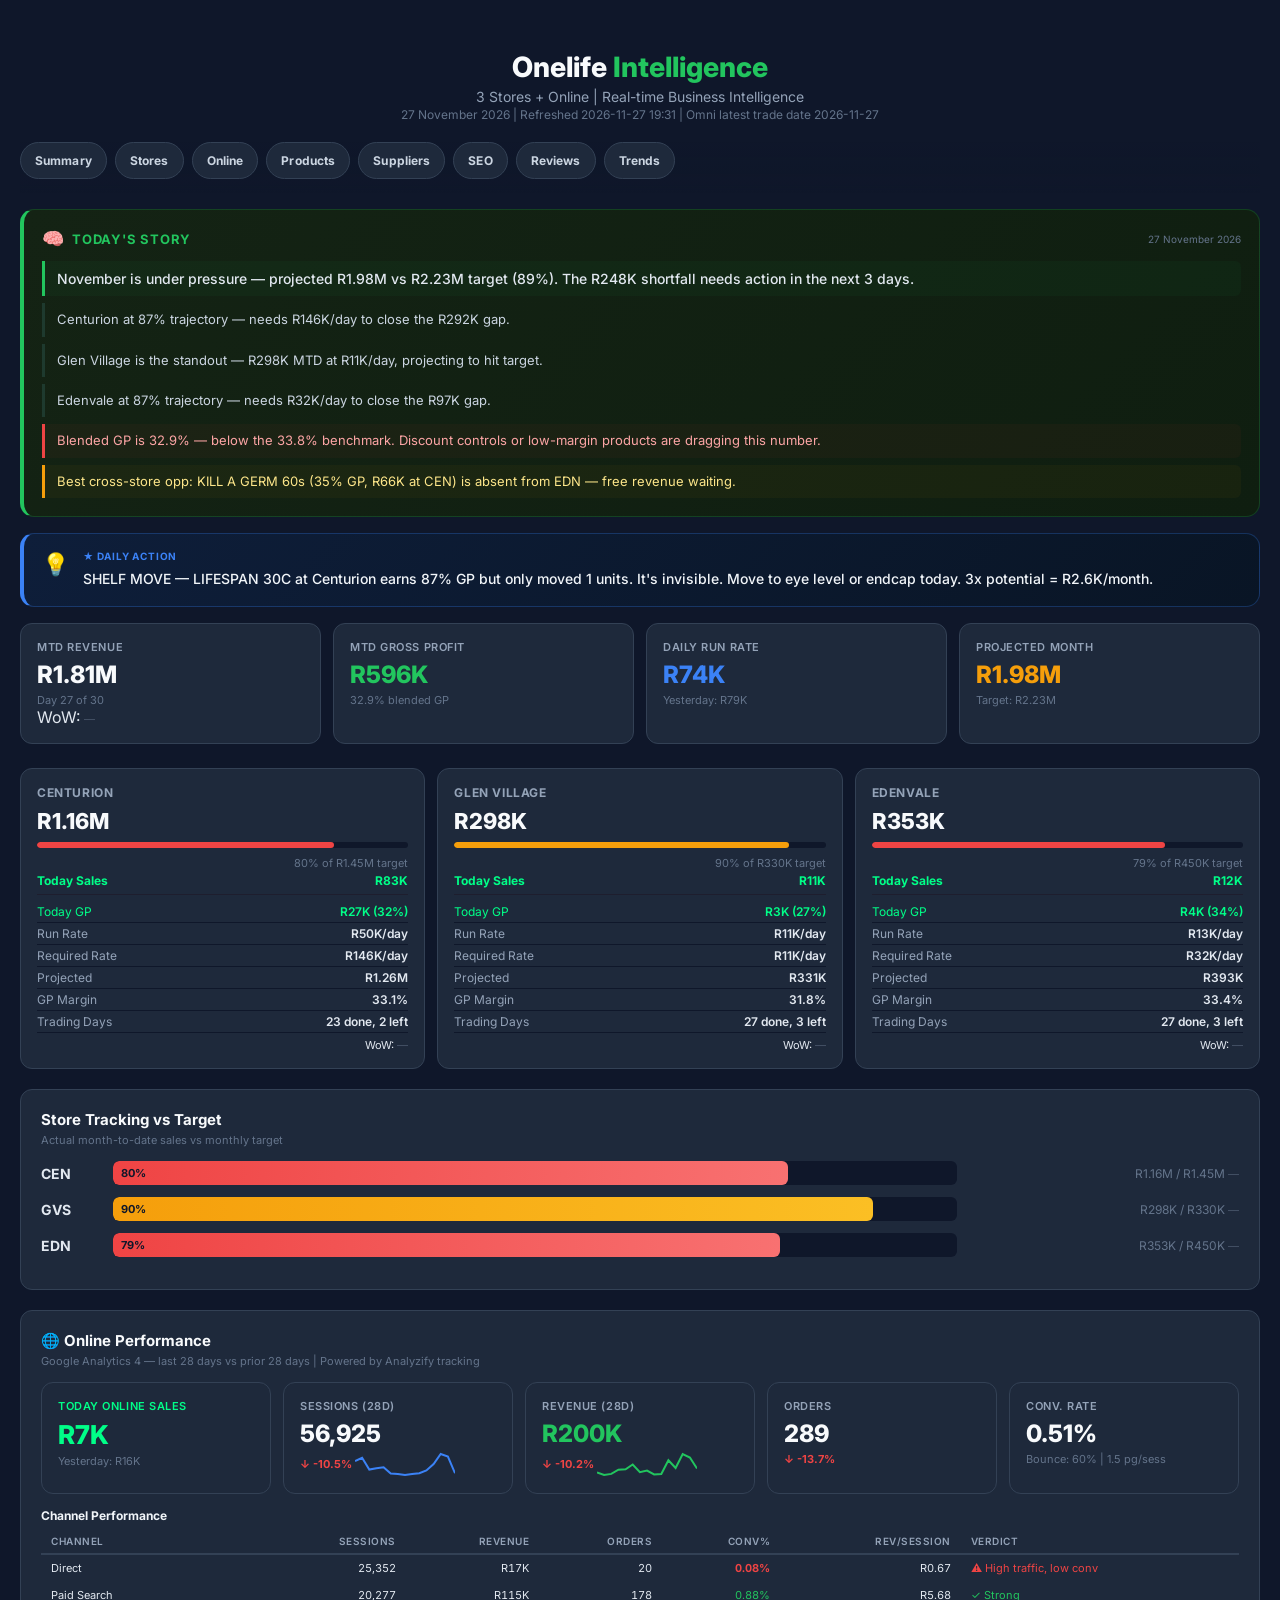
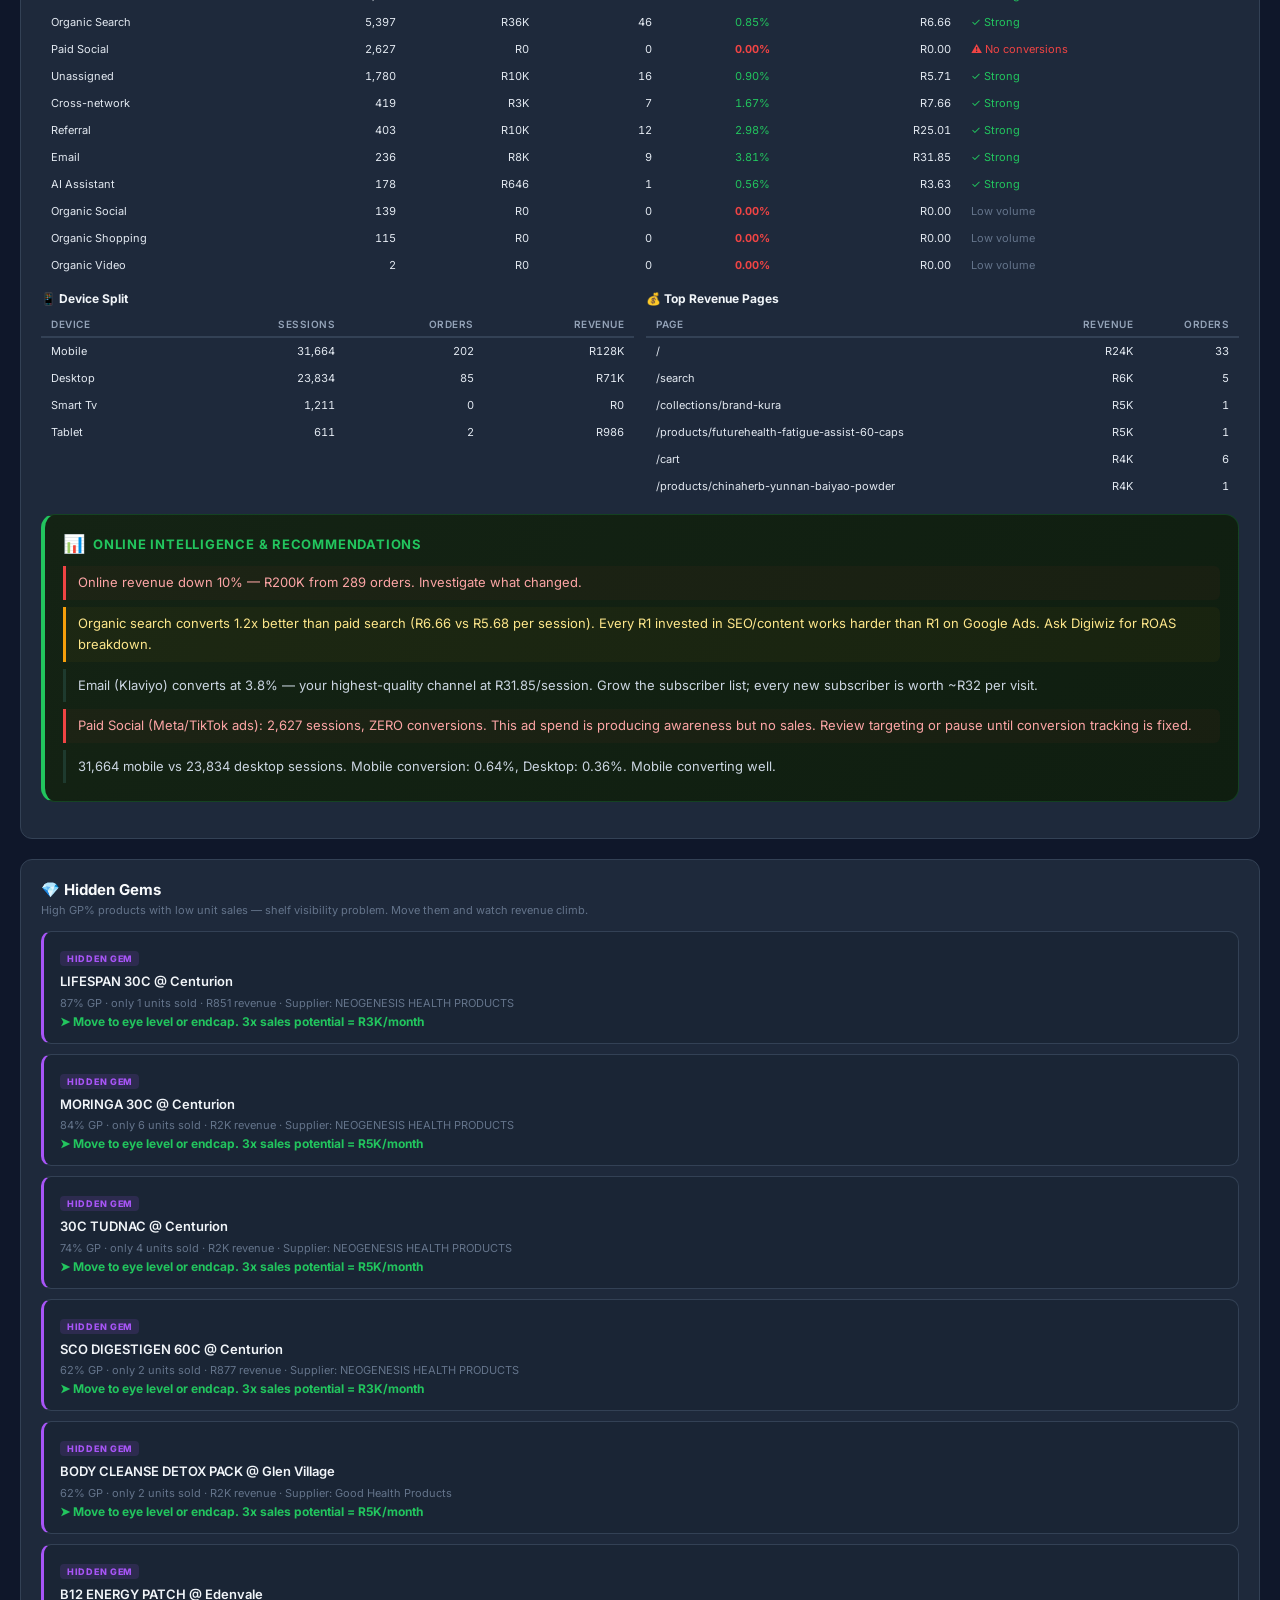
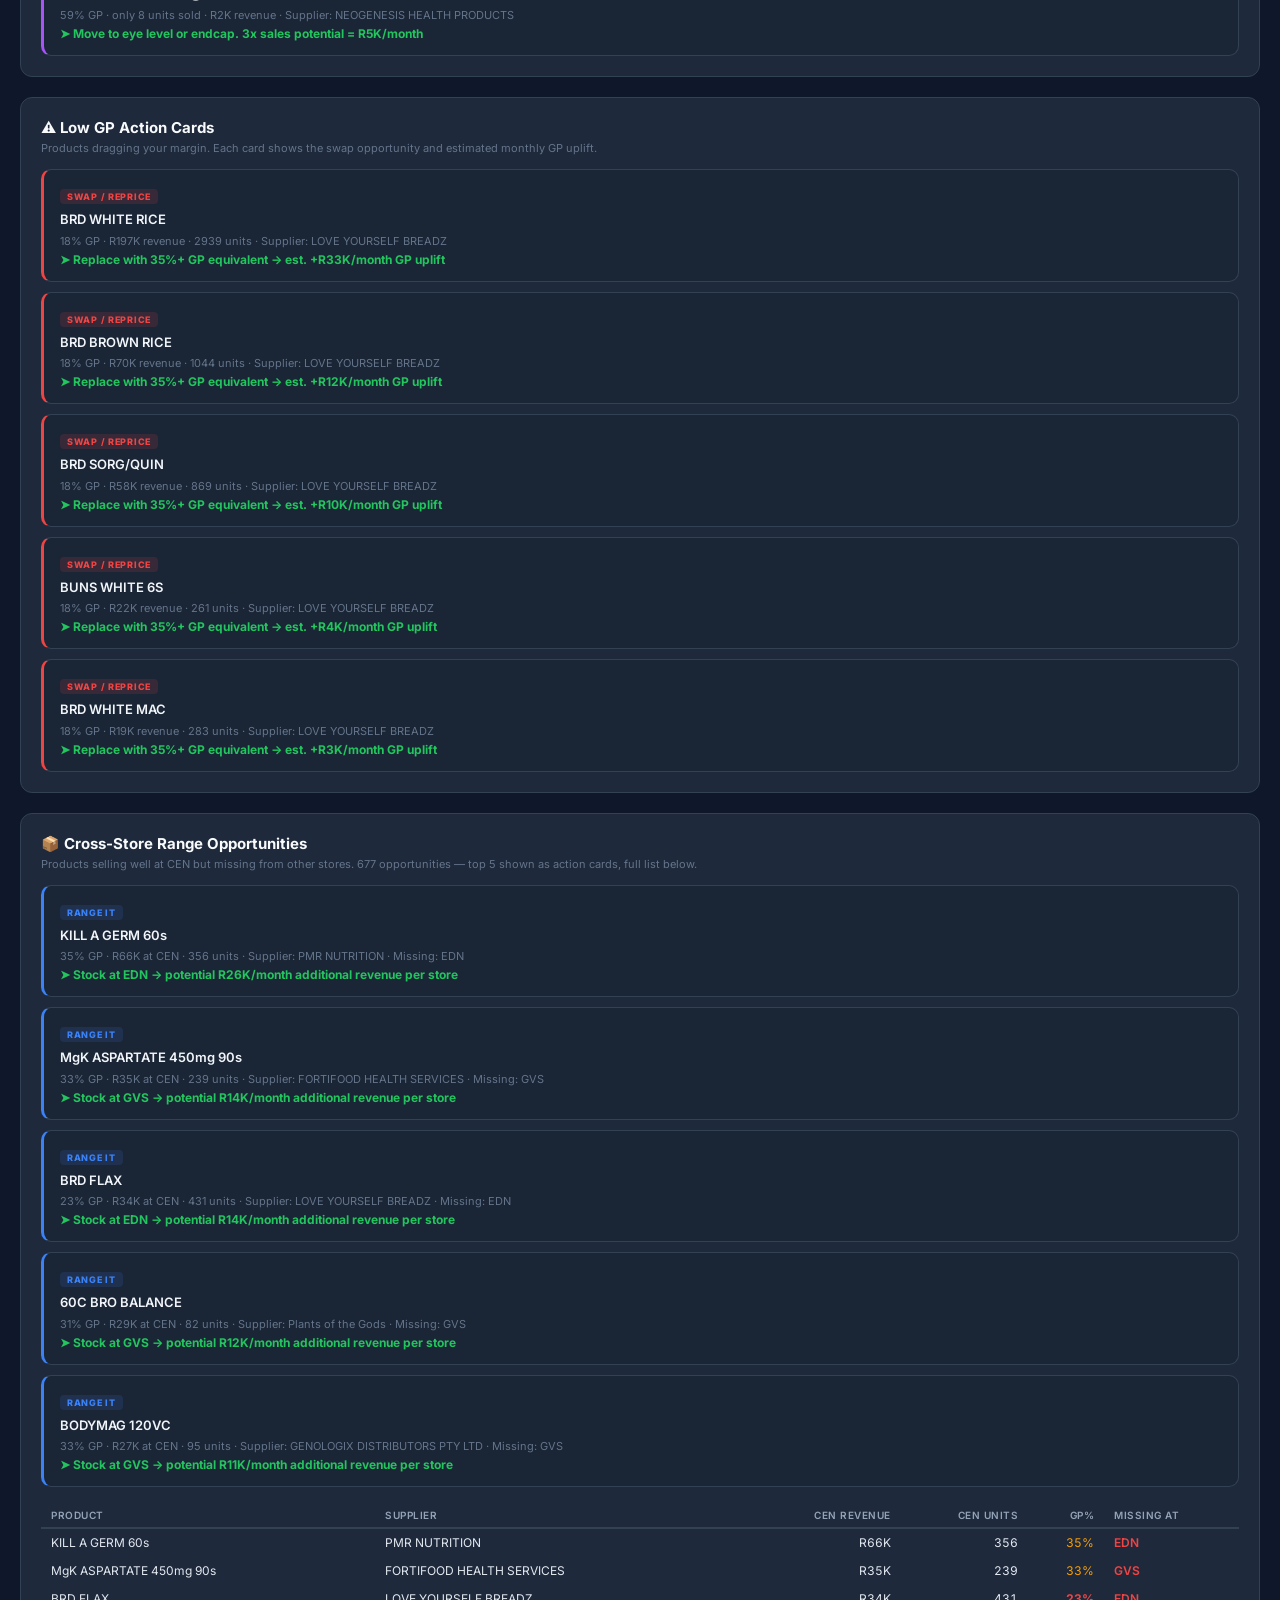
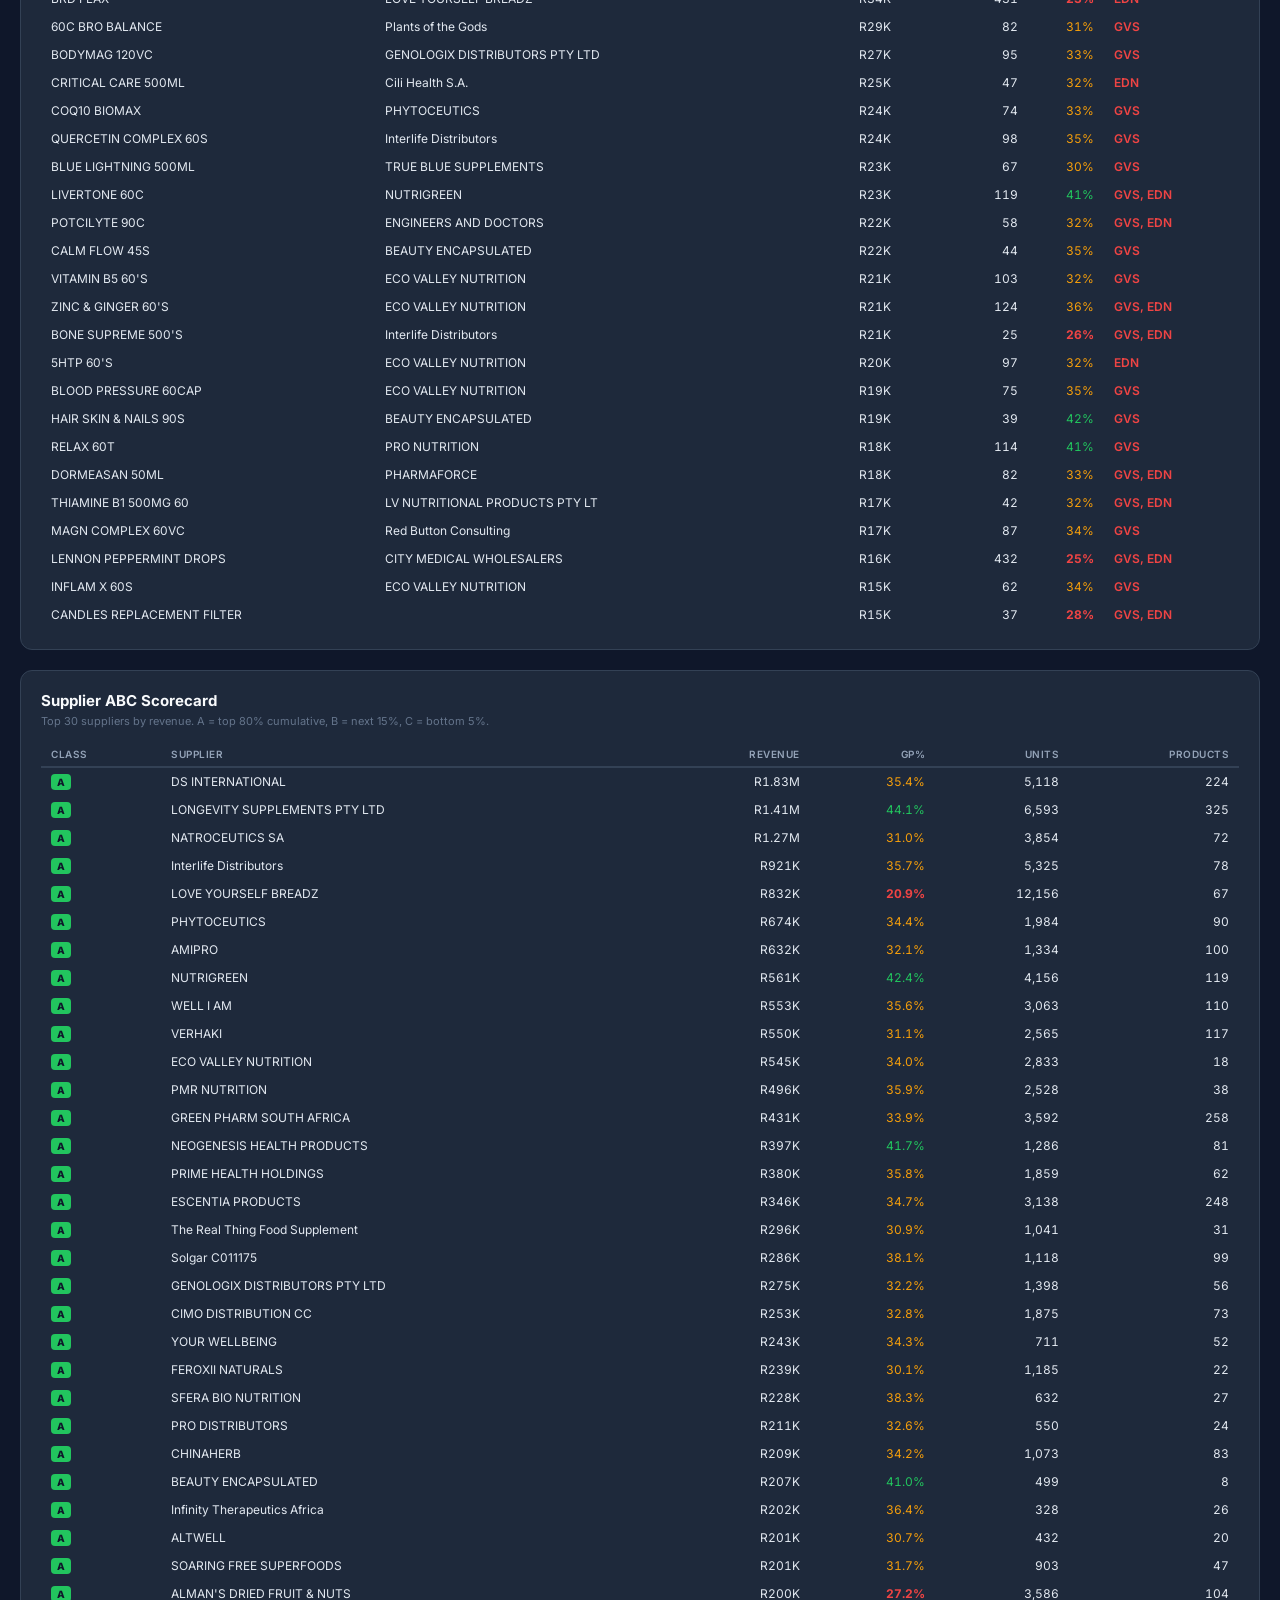
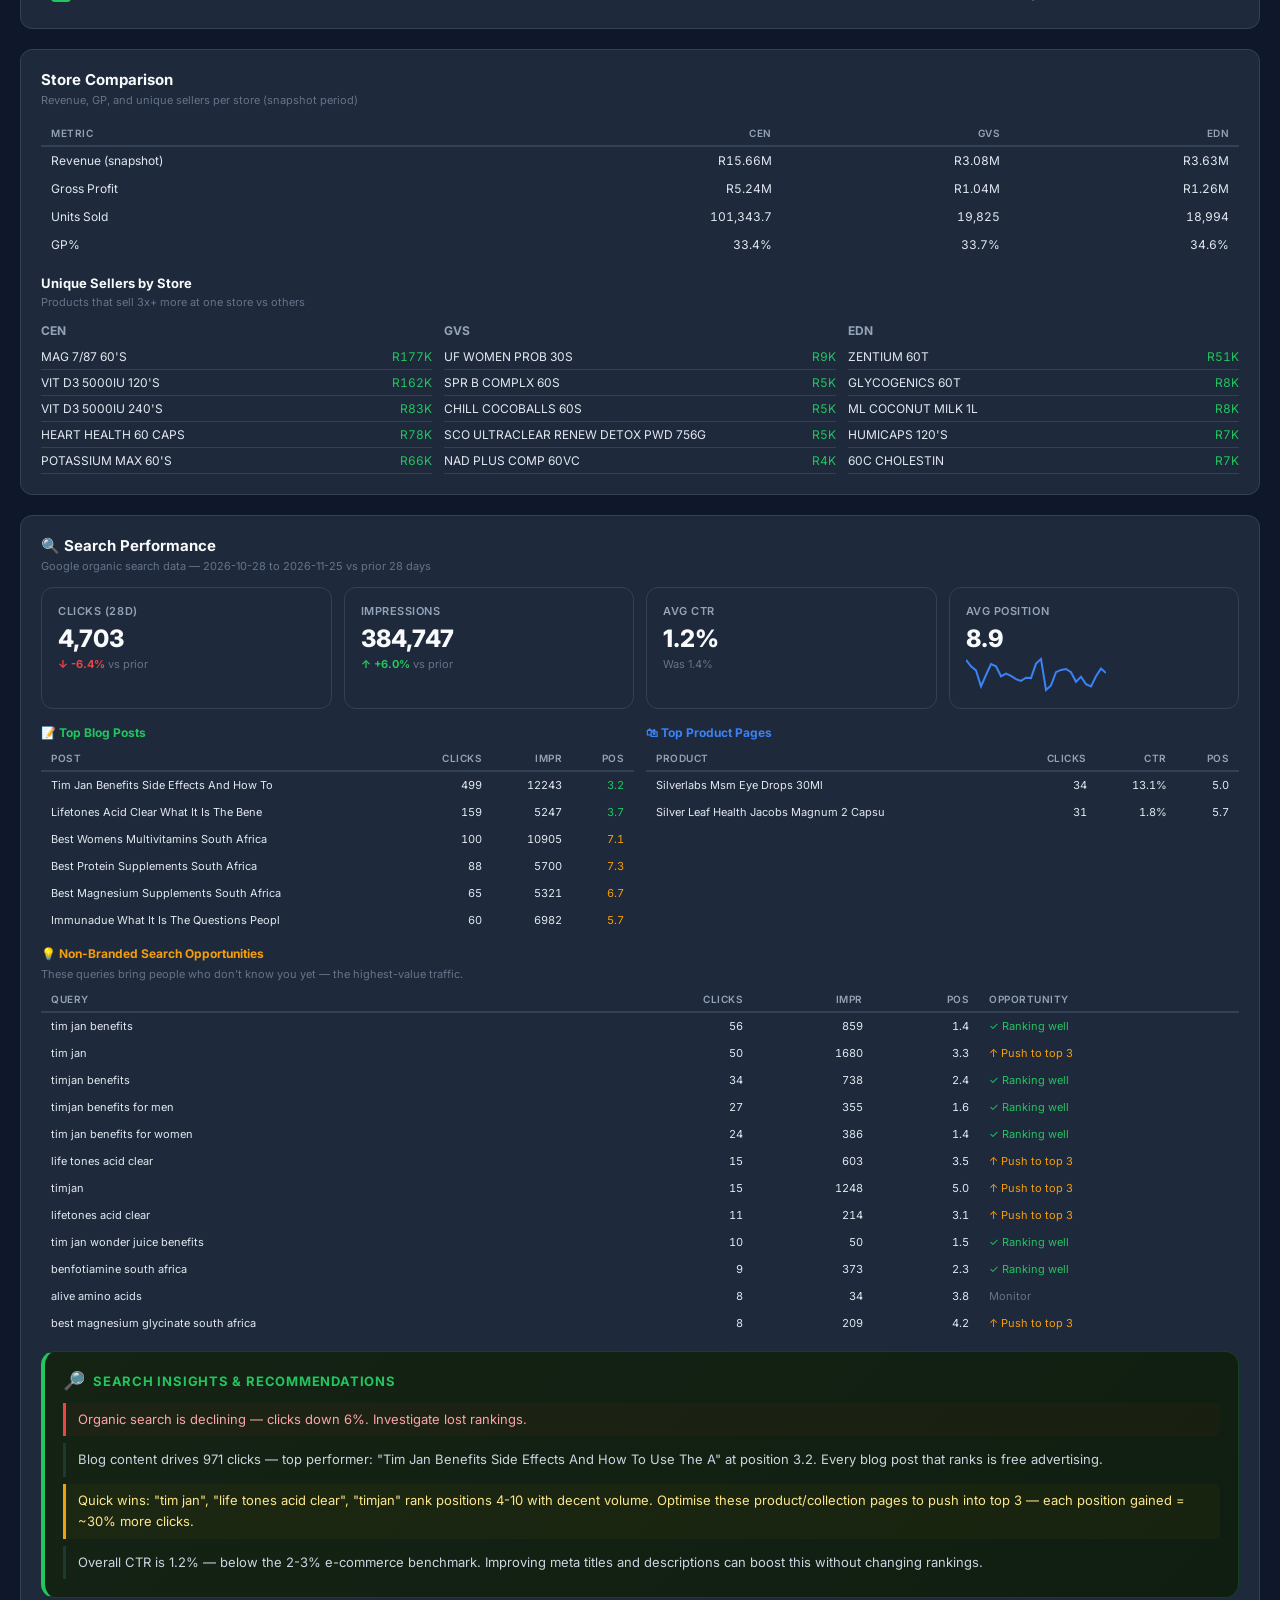
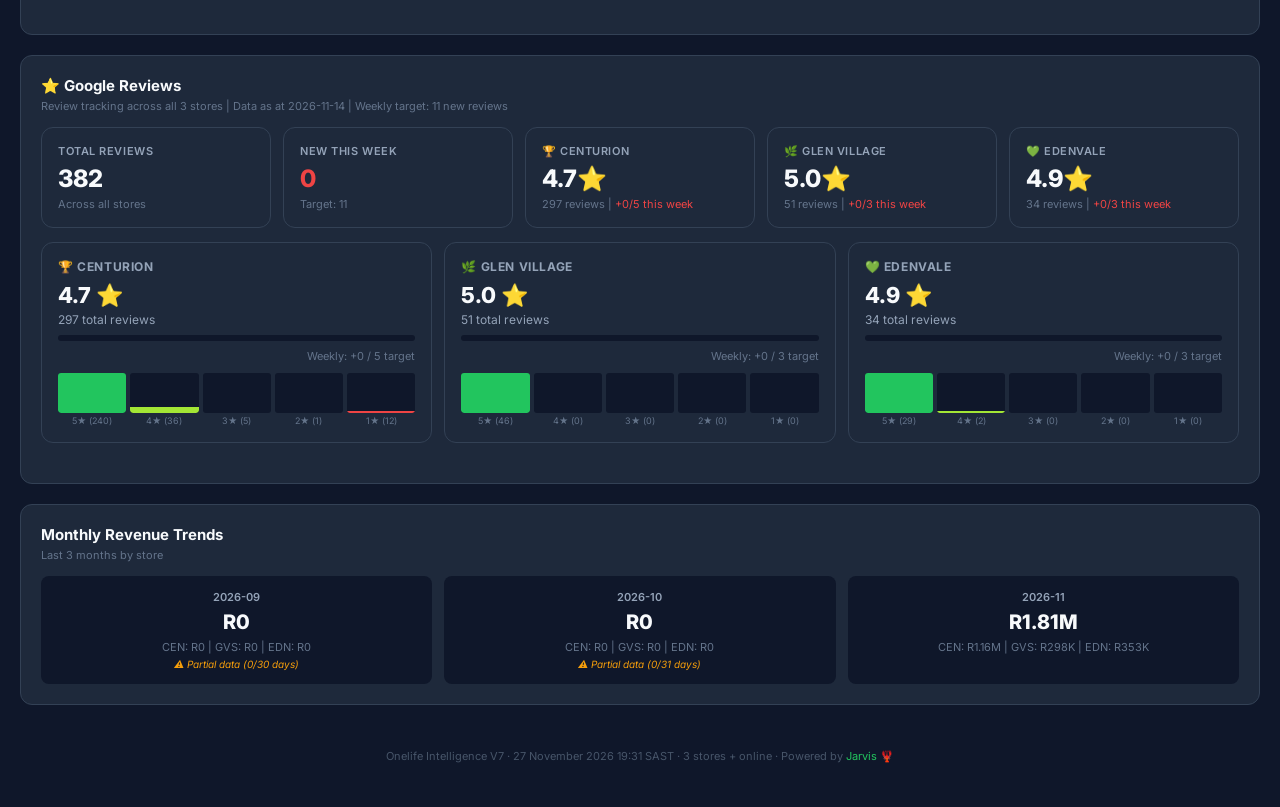
==== commit 795ee700: "chore: evening intelligence update" ====
--- a/index.html
+++ b/index.html
@@ -137,7 +137,7 @@
 </style></head><body><div class="container">
 <header><h1>Onelife <span>Intelligence</span></h1>
 <div class="sub">3 Stores + Online | Real-time Business Intelligence</div>
-<div class="date">26 November 2026 | Refreshed 2026-11-26 19:30 | Omni latest trade date 2026-11-26</div>
+<div class="date">27 November 2026 | Refreshed 2026-11-27 19:31 | Omni latest trade date 2026-11-27</div>
 </header>
 <nav class="quick-nav">
 <a href="#summary">Summary</a>
@@ -151,138 +151,138 @@
 </nav>
 <div id="summary" class="jump-target"></div>
 <div class="story-card">
-<div class="story-header"><span style="font-size:18px">&#x1f9e0;</span><span class="story-title">Today's Story</span><span class="story-date">26 November 2026</span></div>
+<div class="story-header"><span style="font-size:18px">&#x1f9e0;</span><span class="story-title">Today's Story</span><span class="story-date">27 November 2026</span></div>
 <div class="story-sentences">
-<div class="story-sentence lead">November is under pressure — projected R1.95M vs R2.23M target (87%). The R284K shortfall needs action in the next 4 days.</div>
-<div class="story-sentence alert-sentence">Centurion is the concern — 84% trajectory. Running R49K/day, needs R125K/day.</div>
-<div class="story-sentence">Glen Village is the standout — R287K MTD at R11K/day, projecting to hit target.</div>
-<div class="story-sentence">Edenvale at 87% trajectory — needs R27K/day to close the R109K gap.</div>
-<div class="story-sentence alert-sentence">Blended GP is 33.0% — below the 33.8% benchmark. Discount controls or low-margin products are dragging this number.</div>
+<div class="story-sentence lead">November is under pressure — projected R1.98M vs R2.23M target (89%). The R248K shortfall needs action in the next 3 days.</div>
+<div class="story-sentence">Centurion at 87% trajectory — needs R146K/day to close the R292K gap.</div>
+<div class="story-sentence">Glen Village is the standout — R298K MTD at R11K/day, projecting to hit target.</div>
+<div class="story-sentence">Edenvale at 87% trajectory — needs R32K/day to close the R97K gap.</div>
+<div class="story-sentence alert-sentence">Blended GP is 32.9% — below the 33.8% benchmark. Discount controls or low-margin products are dragging this number.</div>
 <div class="story-sentence opp-sentence">Best cross-store opp: KILL A GERM 60s (35% GP, R66K at CEN) is absent from EDN — free revenue waiting.</div>
 </div></div>
-<div class="daily-action urgent">
-<div class="da-icon">&#x1f6a8;</div>
+<div class="daily-action opportunity">
+<div class="da-icon">&#x1f4a1;</div>
 <div class="da-body">
 <div class="da-label">&#x2605; Daily Action</div>
-<div class="da-text">URGENT — Centurion is at 84% of target: running R49K/day but needs R125K/day. Call the manager and plan a weekend push today.</div>
+<div class="da-text">SHELF MOVE — LIFESPAN 30C at Centurion earns 87% GP but only moved 1 units. It's invisible. Move to eye level or endcap today. 3x potential = R2.6K/month.</div>
 </div></div>
 <div class="kpi-strip">
-<div class="kpi"><div class="label">MTD Revenue</div><div class="val">R1.70M</div><div class="note">Day 26 of 30</div><div class="wow">WoW: <span style="color:#475569;font-size:11px">—</span></div></div>
-<div class="kpi"><div class="label">MTD Gross Profit</div><div class="val green">R562K</div><div class="note">33.0% blended GP</div></div>
-<div class="kpi"><div class="label">Daily Run Rate</div><div class="val blue">R73K</div><div class="note">Yesterday: R85K</div></div>
-<div class="kpi"><div class="label">Projected Month</div><div class="val yellow">R1.95M</div><div class="note">Target: R2.23M</div></div>
+<div class="kpi"><div class="label">MTD Revenue</div><div class="val">R1.81M</div><div class="note">Day 27 of 30</div><div class="wow">WoW: <span style="color:#475569;font-size:11px">—</span></div></div>
+<div class="kpi"><div class="label">MTD Gross Profit</div><div class="val green">R596K</div><div class="note">32.9% blended GP</div></div>
+<div class="kpi"><div class="label">Daily Run Rate</div><div class="val blue">R74K</div><div class="note">Yesterday: R79K</div></div>
+<div class="kpi"><div class="label">Projected Month</div><div class="val yellow">R1.98M</div><div class="note">Target: R2.23M</div></div>
 </div>
 <div id="stores" class="jump-target"></div>
 <div class="store-grid">
 <div class="store-card">
 <div class="sname">Centurion</div>
-<div class="srev">R1.07M</div>
-<div class="bar-mini"><div class="bar-fill bad" style="width:74%"></div></div>
-<div class="spct">74% of R1.45M target</div>
-<div class="srow" style="border-bottom:1px solid #1e1e2e;padding-bottom:6px;margin-bottom:6px"><span style="color:#00ff88;font-weight:700">Today Sales</span><span class="sv" style="color:#00ff88;font-weight:700">R57K</span></div>
-<div class="srow"><span style="color:#00ff88">Today GP</span><span class="sv" style="color:#00ff88">R18K (32%)</span></div>
-<div class="srow"><span>Run Rate</span><span class="sv">R49K/day</span></div>
-<div class="srow"><span>Required Rate</span><span class="sv ">R125K/day</span></div>
-<div class="srow"><span>Projected</span><span class="sv">R1.22M</span></div>
+<div class="srev">R1.16M</div>
+<div class="bar-mini"><div class="bar-fill bad" style="width:80%"></div></div>
+<div class="spct">80% of R1.45M target</div>
+<div class="srow" style="border-bottom:1px solid #1e1e2e;padding-bottom:6px;margin-bottom:6px"><span style="color:#00ff88;font-weight:700">Today Sales</span><span class="sv" style="color:#00ff88;font-weight:700">R83K</span></div>
+<div class="srow"><span style="color:#00ff88">Today GP</span><span class="sv" style="color:#00ff88">R27K (32%)</span></div>
+<div class="srow"><span>Run Rate</span><span class="sv">R50K/day</span></div>
+<div class="srow"><span>Required Rate</span><span class="sv ">R146K/day</span></div>
+<div class="srow"><span>Projected</span><span class="sv">R1.26M</span></div>
 <div class="srow"><span>GP Margin</span><span class="sv">33.1%</span></div>
-<div class="srow"><span>Trading Days</span><span class="sv">22 done, 3 left</span></div>
+<div class="srow"><span>Trading Days</span><span class="sv">23 done, 2 left</span></div>
 <div class="store-wow">WoW: <span style="color:#475569;font-size:11px">—</span></div>
 </div>
 <div class="store-card">
 <div class="sname">Glen Village</div>
-<div class="srev">R287K</div>
-<div class="bar-mini"><div class="bar-fill warn" style="width:87%"></div></div>
-<div class="spct">87% of R330K target</div>
-<div class="srow" style="border-bottom:1px solid #1e1e2e;padding-bottom:6px;margin-bottom:6px"><span style="color:#00ff88;font-weight:700">Today Sales</span><span class="sv" style="color:#00ff88;font-weight:700">R8K</span></div>
-<div class="srow"><span style="color:#00ff88">Today GP</span><span class="sv" style="color:#00ff88">R3K (32%)</span></div>
+<div class="srev">R298K</div>
+<div class="bar-mini"><div class="bar-fill warn" style="width:90%"></div></div>
+<div class="spct">90% of R330K target</div>
+<div class="srow" style="border-bottom:1px solid #1e1e2e;padding-bottom:6px;margin-bottom:6px"><span style="color:#00ff88;font-weight:700">Today Sales</span><span class="sv" style="color:#00ff88;font-weight:700">R11K</span></div>
+<div class="srow"><span style="color:#00ff88">Today GP</span><span class="sv" style="color:#00ff88">R3K (27%)</span></div>
 <div class="srow"><span>Run Rate</span><span class="sv">R11K/day</span></div>
 <div class="srow"><span>Required Rate</span><span class="sv highlight">R11K/day</span></div>
 <div class="srow"><span>Projected</span><span class="sv">R331K</span></div>
-<div class="srow"><span>GP Margin</span><span class="sv">32.0%</span></div>
-<div class="srow"><span>Trading Days</span><span class="sv">26 done, 4 left</span></div>
+<div class="srow"><span>GP Margin</span><span class="sv">31.8%</span></div>
+<div class="srow"><span>Trading Days</span><span class="sv">27 done, 3 left</span></div>
 <div class="store-wow">WoW: <span style="color:#475569;font-size:11px">—</span></div>
 </div>
 <div class="store-card">
 <div class="sname">Edenvale</div>
-<div class="srev">R341K</div>
-<div class="bar-mini"><div class="bar-fill bad" style="width:76%"></div></div>
-<div class="spct">76% of R450K target</div>
-<div class="srow" style="border-bottom:1px solid #1e1e2e;padding-bottom:6px;margin-bottom:6px"><span style="color:#00ff88;font-weight:700">Today Sales</span><span class="sv" style="color:#00ff88;font-weight:700">R14K</span></div>
-<div class="srow"><span style="color:#00ff88">Today GP</span><span class="sv" style="color:#00ff88">R5K (35%)</span></div>
+<div class="srev">R353K</div>
+<div class="bar-mini"><div class="bar-fill bad" style="width:79%"></div></div>
+<div class="spct">79% of R450K target</div>
+<div class="srow" style="border-bottom:1px solid #1e1e2e;padding-bottom:6px;margin-bottom:6px"><span style="color:#00ff88;font-weight:700">Today Sales</span><span class="sv" style="color:#00ff88;font-weight:700">R12K</span></div>
+<div class="srow"><span style="color:#00ff88">Today GP</span><span class="sv" style="color:#00ff88">R4K (34%)</span></div>
 <div class="srow"><span>Run Rate</span><span class="sv">R13K/day</span></div>
-<div class="srow"><span>Required Rate</span><span class="sv ">R27K/day</span></div>
-<div class="srow"><span>Projected</span><span class="sv">R394K</span></div>
+<div class="srow"><span>Required Rate</span><span class="sv ">R32K/day</span></div>
+<div class="srow"><span>Projected</span><span class="sv">R393K</span></div>
 <div class="srow"><span>GP Margin</span><span class="sv">33.4%</span></div>
-<div class="srow"><span>Trading Days</span><span class="sv">26 done, 4 left</span></div>
+<div class="srow"><span>Trading Days</span><span class="sv">27 done, 3 left</span></div>
 <div class="store-wow">WoW: <span style="color:#475569;font-size:11px">—</span></div>
 </div>
 </div>
 <div class="card"><h3>Store Tracking vs Target</h3><div class="desc">Actual month-to-date sales vs monthly target</div>
 <div class="progress-row"><div class="sn">CEN</div>
-<div class="bar-wrap"><div class="bar bad" style="width:74%">74%</div></div>
+<div class="bar-wrap"><div class="bar bad" style="width:80%">80%</div></div>
 <div class="spark"></div>
-<div class="tgt">R1.07M / R1.45M <span style="color:#475569;font-size:11px">—</span></div></div>
+<div class="tgt">R1.16M / R1.45M <span style="color:#475569;font-size:11px">—</span></div></div>
 <div class="progress-row"><div class="sn">GVS</div>
-<div class="bar-wrap"><div class="bar warn" style="width:87%">87%</div></div>
+<div class="bar-wrap"><div class="bar warn" style="width:90%">90%</div></div>
 <div class="spark"></div>
-<div class="tgt">R287K / R330K <span style="color:#475569;font-size:11px">—</span></div></div>
+<div class="tgt">R298K / R330K <span style="color:#475569;font-size:11px">—</span></div></div>
 <div class="progress-row"><div class="sn">EDN</div>
-<div class="bar-wrap"><div class="bar bad" style="width:76%">76%</div></div>
+<div class="bar-wrap"><div class="bar bad" style="width:79%">79%</div></div>
 <div class="spark"></div>
-<div class="tgt">R341K / R450K <span style="color:#475569;font-size:11px">—</span></div></div>
+<div class="tgt">R353K / R450K <span style="color:#475569;font-size:11px">—</span></div></div>
 </div>
 <div id="online" class="card jump-target"><h3>&#x1f310; Online Performance</h3>
 <div class="desc">Google Analytics 4 — last 28 days vs prior 28 days | Powered by Analyzify tracking</div>
 <div class="kpi-strip" style="margin-bottom:14px">
-<div class="kpi"><div class="label" style="color:#00ff88">Today Online Sales</div><div class="val" style="color:#00ff88;font-size:26px">R6K</div><div class="note">Yesterday: R18K</div></div>
-<div class="kpi"><div class="label">Sessions (28d)</div><div class="val">55,831</div><div class="note"><span style="color:#ef4444;font-size:11px;font-weight:700">↓&nbsp;-11.1%</span> <svg width="100" height="25" style="vertical-align:middle"><polyline points="0.0,20.1 7.1,9.1 14.3,5.8 21.4,17.6 28.6,16.2 35.7,15.2 42.9,21.6 50.0,22.0 57.1,23.0 64.3,22.0 71.4,21.2 78.6,18.4 85.7,12.0 92.9,2.0 100.0,21.7" fill="none" stroke="#3b82f6" stroke-width="2"/></svg></div></div>
-<div class="kpi"><div class="label">Revenue (28d)</div><div class="val green">R194K</div><div class="note"><span style="color:#ef4444;font-size:11px;font-weight:700">↓&nbsp;-11.1%</span> <svg width="100" height="25" style="vertical-align:middle"><polyline points="0.0,18.5 7.1,20.5 14.3,23.0 21.4,21.9 28.6,17.7 35.7,17.3 42.9,12.5 50.0,20.2 57.1,18.6 64.3,22.5 71.4,22.0 78.6,8.2 85.7,16.0 92.9,2.0 100.0,17.4" fill="none" stroke="#22c55e" stroke-width="2"/></svg></div></div>
-<div class="kpi"><div class="label">Orders</div><div class="val">288</div><div class="note"><span style="color:#ef4444;font-size:11px;font-weight:700">↓&nbsp;-13.3%</span></div></div>
-<div class="kpi"><div class="label">Conv. Rate</div><div class="val">0.52%</div><div class="note">Bounce: 59% | 1.5 pg/sess</div></div>
+<div class="kpi"><div class="label" style="color:#00ff88">Today Online Sales</div><div class="val" style="color:#00ff88;font-size:26px">R7K</div><div class="note">Yesterday: R16K</div></div>
+<div class="kpi"><div class="label">Sessions (28d)</div><div class="val">56,925</div><div class="note"><span style="color:#ef4444;font-size:11px;font-weight:700">↓&nbsp;-10.5%</span> <svg width="100" height="25" style="vertical-align:middle"><polyline points="0.0,9.1 7.1,5.8 14.3,17.6 21.4,16.2 28.6,15.2 35.7,21.6 42.9,22.0 50.0,23.0 57.1,22.0 64.3,21.2 71.4,18.4 78.6,12.0 85.7,2.0 92.9,4.6 100.0,21.2" fill="none" stroke="#3b82f6" stroke-width="2"/></svg></div></div>
+<div class="kpi"><div class="label">Revenue (28d)</div><div class="val green">R200K</div><div class="note"><span style="color:#ef4444;font-size:11px;font-weight:700">↓&nbsp;-10.2%</span> <svg width="100" height="25" style="vertical-align:middle"><polyline points="0.0,20.5 7.1,23.0 14.3,21.9 21.4,17.7 28.6,17.3 35.7,12.5 42.9,20.2 50.0,18.6 57.1,22.5 64.3,22.0 71.4,8.2 78.6,16.0 85.7,2.0 92.9,5.5 100.0,16.5" fill="none" stroke="#22c55e" stroke-width="2"/></svg></div></div>
+<div class="kpi"><div class="label">Orders</div><div class="val">289</div><div class="note"><span style="color:#ef4444;font-size:11px;font-weight:700">↓&nbsp;-13.7%</span></div></div>
+<div class="kpi"><div class="label">Conv. Rate</div><div class="val">0.51%</div><div class="note">Bounce: 60% | 1.5 pg/sess</div></div>
 </div>
 <h4 style="color:#f1f5f9;font-size:12px;margin-bottom:6px">Channel Performance</h4>
 <table style="font-size:11px"><thead><tr><th>Channel</th><th class="num">Sessions</th><th class="num">Revenue</th><th class="num">Orders</th><th class="num">Conv%</th><th class="num">Rev/Session</th><th>Verdict</th></tr></thead><tbody>
-<tr><td>Direct</td><td class="num">24,654</td><td class="num">R16K</td><td class="num">18</td><td class="num gpl">0.07%</td><td class="num">R0.65</td><td><span style="color:#ef4444">&#x26a0; High traffic, low conv</span></td></tr>
-<tr><td>Paid Search</td><td class="num">19,434</td><td class="num">R116K</td><td class="num">181</td><td class="num gph">0.93%</td><td class="num">R5.95</td><td><span style="color:#22c55e">&#x2713; Strong</span></td></tr>
-<tr><td>Organic Search</td><td class="num">5,382</td><td class="num">R35K</td><td class="num">45</td><td class="num gph">0.84%</td><td class="num">R6.45</td><td><span style="color:#22c55e">&#x2713; Strong</span></td></tr>
-<tr><td>Paid Social</td><td class="num">2,837</td><td class="num">R0</td><td class="num">0</td><td class="num gpl">0.00%</td><td class="num">R0.00</td><td><span style="color:#ef4444">&#x26a0; No conversions</span></td></tr>
-<tr><td>Unassigned</td><td class="num">2,062</td><td class="num">R12K</td><td class="num">20</td><td class="num gph">0.97%</td><td class="num">R5.81</td><td><span style="color:#22c55e">&#x2713; Strong</span></td></tr>
-<tr><td>Cross-network</td><td class="num">438</td><td class="num">R3K</td><td class="num">7</td><td class="num gph">1.60%</td><td class="num">R7.60</td><td><span style="color:#22c55e">&#x2713; Strong</span></td></tr>
-<tr><td>Referral</td><td class="num">390</td><td class="num">R8K</td><td class="num">10</td><td class="num gph">2.56%</td><td class="num">R20.53</td><td><span style="color:#22c55e">&#x2713; Strong</span></td></tr>
-<tr><td>Email</td><td class="num">213</td><td class="num">R4K</td><td class="num">6</td><td class="num gph">2.82%</td><td class="num">R18.77</td><td><span style="color:#22c55e">&#x2713; Strong</span></td></tr>
-<tr><td>AI Assistant</td><td class="num">174</td><td class="num">R646</td><td class="num">1</td><td class="num gph">0.57%</td><td class="num">R3.71</td><td><span style="color:#22c55e">&#x2713; Strong</span></td></tr>
-<tr><td>Organic Social</td><td class="num">132</td><td class="num">R0</td><td class="num">0</td><td class="num gpl">0.00%</td><td class="num">R0.00</td><td><span style="color:#64748b">Low volume</span></td></tr>
-<tr><td>Organic Shopping</td><td class="num">113</td><td class="num">R0</td><td class="num">0</td><td class="num gpl">0.00%</td><td class="num">R0.00</td><td><span style="color:#64748b">Low volume</span></td></tr>
+<tr><td>Direct</td><td class="num">25,352</td><td class="num">R17K</td><td class="num">20</td><td class="num gpl">0.08%</td><td class="num">R0.67</td><td><span style="color:#ef4444">&#x26a0; High traffic, low conv</span></td></tr>
+<tr><td>Paid Search</td><td class="num">20,277</td><td class="num">R115K</td><td class="num">178</td><td class="num gph">0.88%</td><td class="num">R5.68</td><td><span style="color:#22c55e">&#x2713; Strong</span></td></tr>
+<tr><td>Organic Search</td><td class="num">5,397</td><td class="num">R36K</td><td class="num">46</td><td class="num gph">0.85%</td><td class="num">R6.66</td><td><span style="color:#22c55e">&#x2713; Strong</span></td></tr>
+<tr><td>Paid Social</td><td class="num">2,627</td><td class="num">R0</td><td class="num">0</td><td class="num gpl">0.00%</td><td class="num">R0.00</td><td><span style="color:#ef4444">&#x26a0; No conversions</span></td></tr>
+<tr><td>Unassigned</td><td class="num">1,780</td><td class="num">R10K</td><td class="num">16</td><td class="num gph">0.90%</td><td class="num">R5.71</td><td><span style="color:#22c55e">&#x2713; Strong</span></td></tr>
+<tr><td>Cross-network</td><td class="num">419</td><td class="num">R3K</td><td class="num">7</td><td class="num gph">1.67%</td><td class="num">R7.66</td><td><span style="color:#22c55e">&#x2713; Strong</span></td></tr>
+<tr><td>Referral</td><td class="num">403</td><td class="num">R10K</td><td class="num">12</td><td class="num gph">2.98%</td><td class="num">R25.01</td><td><span style="color:#22c55e">&#x2713; Strong</span></td></tr>
+<tr><td>Email</td><td class="num">236</td><td class="num">R8K</td><td class="num">9</td><td class="num gph">3.81%</td><td class="num">R31.85</td><td><span style="color:#22c55e">&#x2713; Strong</span></td></tr>
+<tr><td>AI Assistant</td><td class="num">178</td><td class="num">R646</td><td class="num">1</td><td class="num gph">0.56%</td><td class="num">R3.63</td><td><span style="color:#22c55e">&#x2713; Strong</span></td></tr>
+<tr><td>Organic Social</td><td class="num">139</td><td class="num">R0</td><td class="num">0</td><td class="num gpl">0.00%</td><td class="num">R0.00</td><td><span style="color:#64748b">Low volume</span></td></tr>
+<tr><td>Organic Shopping</td><td class="num">115</td><td class="num">R0</td><td class="num">0</td><td class="num gpl">0.00%</td><td class="num">R0.00</td><td><span style="color:#64748b">Low volume</span></td></tr>
 <tr><td>Organic Video</td><td class="num">2</td><td class="num">R0</td><td class="num">0</td><td class="num gpl">0.00%</td><td class="num">R0.00</td><td><span style="color:#64748b">Low volume</span></td></tr>
 </tbody></table>
 <div style="display:grid;grid-template-columns:1fr 1fr;gap:12px;margin-top:12px">
 <div>
 <h4 style="color:#f1f5f9;font-size:12px;margin-bottom:6px">&#x1f4f1; Device Split</h4>
 <table style="font-size:11px"><thead><tr><th>Device</th><th class="num">Sessions</th><th class="num">Orders</th><th class="num">Revenue</th></tr></thead><tbody>
-<tr><td>Mobile</td><td class="num">31,494</td><td class="num">198</td><td class="num">R123K</td></tr>
-<tr><td>Desktop</td><td class="num">22,771</td><td class="num">88</td><td class="num">R71K</td></tr>
-<tr><td>Smart Tv</td><td class="num">1,595</td><td class="num">0</td><td class="num">R0</td></tr>
-<tr><td>Tablet</td><td class="num">579</td><td class="num">2</td><td class="num">R986</td></tr>
+<tr><td>Mobile</td><td class="num">31,664</td><td class="num">202</td><td class="num">R128K</td></tr>
+<tr><td>Desktop</td><td class="num">23,834</td><td class="num">85</td><td class="num">R71K</td></tr>
+<tr><td>Smart Tv</td><td class="num">1,211</td><td class="num">0</td><td class="num">R0</td></tr>
+<tr><td>Tablet</td><td class="num">611</td><td class="num">2</td><td class="num">R986</td></tr>
 </tbody></table></div>
 <div>
 <h4 style="color:#f1f5f9;font-size:12px;margin-bottom:6px">&#x1f4b0; Top Revenue Pages</h4>
 <table style="font-size:11px"><thead><tr><th>Page</th><th class="num">Revenue</th><th class="num">Orders</th></tr></thead><tbody>
 <tr><td>/</td><td class="num">R24K</td><td class="num">33</td></tr>
+<tr><td>/search</td><td class="num">R6K</td><td class="num">5</td></tr>
 <tr><td>/collections/brand-kura</td><td class="num">R5K</td><td class="num">1</td></tr>
 <tr><td>/products/futurehealth-fatigue-assist-60-caps</td><td class="num">R5K</td><td class="num">1</td></tr>
-<tr><td>/pages/centurion</td><td class="num">R5K</td><td class="num">6</td></tr>
+<tr><td>/cart</td><td class="num">R4K</td><td class="num">6</td></tr>
 <tr><td>/products/chinaherb-yunnan-baiyao-powder</td><td class="num">R4K</td><td class="num">1</td></tr>
-<tr><td>/checkouts/cn/hWNIIMTszVPr1IWSrlQ7GdMZ/en</td><td class="num">R4K</td><td class="num">1</td></tr>
 </tbody></table></div>
 </div>
 <div class="story-card" style="margin-top:14px">
 <div class="story-header"><span style="font-size:18px">&#x1f4ca;</span><span class="story-title">Online Intelligence &amp; Recommendations</span></div>
 <div class="story-sentences">
-<div class="story-sentence alert-sentence">Online revenue down 11% — R194K from 288 orders. Investigate what changed.</div>
-<div class="story-sentence opp-sentence">Organic search converts 1.1x better than paid search (R6.45 vs R5.95 per session). Every R1 invested in SEO/content works harder than R1 on Google Ads. Ask Digiwiz for ROAS breakdown.</div>
-<div class="story-sentence">Email (Klaviyo) converts at 2.8% — your highest-quality channel at R18.77/session. Grow the subscriber list; every new subscriber is worth ~R19 per visit.</div>
-<div class="story-sentence alert-sentence">Paid Social (Meta/TikTok ads): 2,837 sessions, ZERO conversions. This ad spend is producing awareness but no sales. Review targeting or pause until conversion tracking is fixed.</div>
-<div class="story-sentence">31,494 mobile vs 22,771 desktop sessions. Mobile conversion: 0.63%, Desktop: 0.39%. Mobile converting well.</div>
+<div class="story-sentence alert-sentence">Online revenue down 10% — R200K from 289 orders. Investigate what changed.</div>
+<div class="story-sentence opp-sentence">Organic search converts 1.2x better than paid search (R6.66 vs R5.68 per session). Every R1 invested in SEO/content works harder than R1 on Google Ads. Ask Digiwiz for ROAS breakdown.</div>
+<div class="story-sentence">Email (Klaviyo) converts at 3.8% — your highest-quality channel at R31.85/session. Grow the subscriber list; every new subscriber is worth ~R32 per visit.</div>
+<div class="story-sentence alert-sentence">Paid Social (Meta/TikTok ads): 2,627 sessions, ZERO conversions. This ad spend is producing awareness but no sales. Review targeting or pause until conversion tracking is fixed.</div>
+<div class="story-sentence">31,664 mobile vs 23,834 desktop sessions. Mobile conversion: 0.64%, Desktop: 0.36%. Mobile converting well.</div>
 </div></div>
 </div>
 <div id="products" class="card jump-target"><h3>&#x1f48e; Hidden Gems</h3>
@@ -487,52 +487,52 @@
 </div>
 </div></div>
 <div id="seo" class="card jump-target"><h3>&#x1f50d; Search Performance</h3>
-<div class="desc">Google organic search data — 2026-10-27 to 2026-11-24 vs prior 28 days</div>
+<div class="desc">Google organic search data — 2026-10-28 to 2026-11-25 vs prior 28 days</div>
 <div class="kpi-strip" style="margin-bottom:16px">
-<div class="kpi"><div class="label">Clicks (28d)</div><div class="val">4,742</div><div class="note"><span style="color:#ef4444;font-size:11px;font-weight:700">↓&nbsp;-5.1%</span> vs prior</div></div>
-<div class="kpi"><div class="label">Impressions</div><div class="val">383,800</div><div class="note"><span style="color:#22c55e;font-size:11px;font-weight:700">↑&nbsp;+6.7%</span> vs prior</div></div>
+<div class="kpi"><div class="label">Clicks (28d)</div><div class="val">4,703</div><div class="note"><span style="color:#ef4444;font-size:11px;font-weight:700">↓&nbsp;-6.4%</span> vs prior</div></div>
+<div class="kpi"><div class="label">Impressions</div><div class="val">384,747</div><div class="note"><span style="color:#22c55e;font-size:11px;font-weight:700">↑&nbsp;+6.0%</span> vs prior</div></div>
 <div class="kpi"><div class="label">Avg CTR</div><div class="val">1.2%</div><div class="note">Was 1.4%</div></div>
-<div class="kpi"><div class="label">Avg Position</div><div class="val">8.9</div><div class="note"><svg width="140" height="35" style="vertical-align:middle"><polyline points="0.0,2.0 5.0,6.1 10.0,11.8 15.0,15.5 20.0,29.7 25.0,19.5 30.0,9.8 35.0,11.8 40.0,20.8 45.0,18.3 50.0,20.4 55.0,23.2 60.0,24.8 65.0,22.0 70.0,22.4 75.0,9.3 80.0,5.3 85.0,33.0 90.0,28.9 95.0,17.1 100.0,15.1 105.0,14.2 110.0,17.1 115.0,25.7 120.0,21.2 125.0,27.7 130.0,29.7 135.0,20.8 140.0,13.8" fill="none" stroke="#3b82f6" stroke-width="2"/></svg></div></div>
+<div class="kpi"><div class="label">Avg Position</div><div class="val">8.9</div><div class="note"><svg width="140" height="35" style="vertical-align:middle"><polyline points="0.0,2.9 5.0,9.3 10.0,13.4 15.0,29.4 20.0,18.0 25.0,7.0 30.0,9.3 35.0,19.3 40.0,16.6 45.0,18.9 50.0,22.1 55.0,23.9 60.0,20.7 65.0,21.1 70.0,6.6 75.0,2.0 80.0,33.0 85.0,28.4 90.0,15.2 95.0,12.9 100.0,12.0 105.0,15.2 110.0,24.8 115.0,19.8 120.0,27.1 125.0,29.4 130.0,19.3 135.0,11.6 140.0,16.1" fill="none" stroke="#3b82f6" stroke-width="2"/></svg></div></div>
 </div>
 <div style="display:grid;grid-template-columns:1fr 1fr;gap:12px">
 <div>
 <h4 style="color:#22c55e;font-size:12px;margin-bottom:6px">&#x1f4dd; Top Blog Posts</h4>
 <table style="font-size:11px"><thead><tr><th>Post</th><th class="num">Clicks</th><th class="num">Impr</th><th class="num">Pos</th></tr></thead><tbody>
-<tr><td title="/blogs/health-wellness-hub/tim-jan-benefits-side-effects-and-how-to-use-the-aloe-ferox-tonic">Tim Jan Benefits Side Effects And How To</td><td class="num">514</td><td class="num">12382</td><td class="num gph">3.2</td></tr>
-<tr><td title="/blogs/health-wellness-hub/lifetones-acid-clear-what-it-is-the-benefits-and-how-to-use-it">Lifetones Acid Clear What It Is The Bene</td><td class="num">161</td><td class="num">5321</td><td class="num gph">3.7</td></tr>
-<tr><td title="/blogs/health-wellness-hub/best-womens-multivitamins-south-africa">Best Womens Multivitamins South Africa</td><td class="num">102</td><td class="num">10561</td><td class="num gpm">6.9</td></tr>
-<tr><td title="/blogs/health-wellness-hub/best-protein-supplements-south-africa">Best Protein Supplements South Africa</td><td class="num">86</td><td class="num">5514</td><td class="num gpm">7.3</td></tr>
-<tr><td title="/blogs/health-wellness-hub/best-magnesium-supplements-south-africa">Best Magnesium Supplements South Africa</td><td class="num">66</td><td class="num">5395</td><td class="num gpm">6.7</td></tr>
-<tr><td title="/blogs/health-wellness-hub/immunadue-what-it-is-the-questions-people-ask-and-how-to-take-it">Immunadue What It Is The Questions Peopl</td><td class="num">60</td><td class="num">7036</td><td class="num gpm">5.6</td></tr>
+<tr><td title="/blogs/health-wellness-hub/tim-jan-benefits-side-effects-and-how-to-use-the-aloe-ferox-tonic">Tim Jan Benefits Side Effects And How To</td><td class="num">499</td><td class="num">12243</td><td class="num gph">3.2</td></tr>
+<tr><td title="/blogs/health-wellness-hub/lifetones-acid-clear-what-it-is-the-benefits-and-how-to-use-it">Lifetones Acid Clear What It Is The Bene</td><td class="num">159</td><td class="num">5247</td><td class="num gph">3.7</td></tr>
+<tr><td title="/blogs/health-wellness-hub/best-womens-multivitamins-south-africa">Best Womens Multivitamins South Africa</td><td class="num">100</td><td class="num">10905</td><td class="num gpm">7.1</td></tr>
+<tr><td title="/blogs/health-wellness-hub/best-protein-supplements-south-africa">Best Protein Supplements South Africa</td><td class="num">88</td><td class="num">5700</td><td class="num gpm">7.3</td></tr>
+<tr><td title="/blogs/health-wellness-hub/best-magnesium-supplements-south-africa">Best Magnesium Supplements South Africa</td><td class="num">65</td><td class="num">5321</td><td class="num gpm">6.7</td></tr>
+<tr><td title="/blogs/health-wellness-hub/immunadue-what-it-is-the-questions-people-ask-and-how-to-take-it">Immunadue What It Is The Questions Peopl</td><td class="num">60</td><td class="num">6982</td><td class="num gpm">5.7</td></tr>
 </tbody></table></div>
 <div>
 <h4 style="color:#3b82f6;font-size:12px;margin-bottom:6px">&#x1f6cd; Top Product Pages</h4>
 <table style="font-size:11px"><thead><tr><th>Product</th><th class="num">Clicks</th><th class="num">CTR</th><th class="num">Pos</th></tr></thead><tbody>
-<tr><td title="/products/silverlabs-msm-eye-drops-30ml">Silverlabs Msm Eye Drops 30Ml</td><td class="num">34</td><td class="num">12.9%</td><td class="num">4.9</td></tr>
-<tr><td title="/products/silver-leaf-health-jacobs-magnum-2-capsules">Silver Leaf Health Jacobs Magnum 2 Capsu</td><td class="num">30</td><td class="num">1.8%</td><td class="num">5.7</td></tr>
+<tr><td title="/products/silverlabs-msm-eye-drops-30ml">Silverlabs Msm Eye Drops 30Ml</td><td class="num">34</td><td class="num">13.1%</td><td class="num">5.0</td></tr>
+<tr><td title="/products/silver-leaf-health-jacobs-magnum-2-capsules">Silver Leaf Health Jacobs Magnum 2 Capsu</td><td class="num">31</td><td class="num">1.8%</td><td class="num">5.7</td></tr>
 </tbody></table></div>
 </div>
 <h4 style="color:#f59e0b;font-size:12px;margin:12px 0 6px">&#x1f4a1; Non-Branded Search Opportunities</h4>
 <div class="desc" style="margin-bottom:6px">These queries bring people who don't know you yet — the highest-value traffic.</div>
 <table style="font-size:11px"><thead><tr><th>Query</th><th class="num">Clicks</th><th class="num">Impr</th><th class="num">Pos</th><th>Opportunity</th></tr></thead><tbody>
-<tr><td>tim jan benefits</td><td class="num">62</td><td class="num">865</td><td class="num">1.4</td><td><span style="color:#22c55e">&#x2713; Ranking well</span></td></tr>
-<tr><td>tim jan</td><td class="num">48</td><td class="num">1695</td><td class="num">3.4</td><td><span style="color:#f59e0b">&#x2191; Push to top 3</span></td></tr>
-<tr><td>timjan benefits</td><td class="num">34</td><td class="num">745</td><td class="num">2.4</td><td><span style="color:#22c55e">&#x2713; Ranking well</span></td></tr>
-<tr><td>timjan benefits for men</td><td class="num">27</td><td class="num">351</td><td class="num">1.6</td><td><span style="color:#22c55e">&#x2713; Ranking well</span></td></tr>
-<tr><td>tim jan benefits for women</td><td class="num">24</td><td class="num">397</td><td class="num">1.4</td><td><span style="color:#22c55e">&#x2713; Ranking well</span></td></tr>
-<tr><td>life tones acid clear</td><td class="num">16</td><td class="num">623</td><td class="num">3.5</td><td><span style="color:#f59e0b">&#x2191; Push to top 3</span></td></tr>
-<tr><td>timjan</td><td class="num">15</td><td class="num">1267</td><td class="num">5.1</td><td><span style="color:#f59e0b">&#x2191; Push to top 3</span></td></tr>
-<tr><td>lifetones acid clear</td><td class="num">11</td><td class="num">208</td><td class="num">3.0</td><td><span style="color:#f59e0b">&#x2191; Push to top 3</span></td></tr>
-<tr><td>tim jan wonder juice benefits</td><td class="num">9</td><td class="num">51</td><td class="num">1.5</td><td><span style="color:#22c55e">&#x2713; Ranking well</span></td></tr>
-<tr><td>yes</td><td class="num">9</td><td class="num">162</td><td class="num">4.7</td><td><span style="color:#f59e0b">&#x2191; Push to top 3</span></td></tr>
-<tr><td>alive amino acids</td><td class="num">8</td><td class="num">33</td><td class="num">3.8</td><td><span style="color:#64748b">Monitor</span></td></tr>
-<tr><td>benfotiamine south africa</td><td class="num">8</td><td class="num">370</td><td class="num">2.3</td><td><span style="color:#22c55e">&#x2713; Ranking well</span></td></tr>
+<tr><td>tim jan benefits</td><td class="num">56</td><td class="num">859</td><td class="num">1.4</td><td><span style="color:#22c55e">&#x2713; Ranking well</span></td></tr>
+<tr><td>tim jan</td><td class="num">50</td><td class="num">1680</td><td class="num">3.3</td><td><span style="color:#f59e0b">&#x2191; Push to top 3</span></td></tr>
+<tr><td>timjan benefits</td><td class="num">34</td><td class="num">738</td><td class="num">2.4</td><td><span style="color:#22c55e">&#x2713; Ranking well</span></td></tr>
+<tr><td>timjan benefits for men</td><td class="num">27</td><td class="num">355</td><td class="num">1.6</td><td><span style="color:#22c55e">&#x2713; Ranking well</span></td></tr>
+<tr><td>tim jan benefits for women</td><td class="num">24</td><td class="num">386</td><td class="num">1.4</td><td><span style="color:#22c55e">&#x2713; Ranking well</span></td></tr>
+<tr><td>life tones acid clear</td><td class="num">15</td><td class="num">603</td><td class="num">3.5</td><td><span style="color:#f59e0b">&#x2191; Push to top 3</span></td></tr>
+<tr><td>timjan</td><td class="num">15</td><td class="num">1248</td><td class="num">5.0</td><td><span style="color:#f59e0b">&#x2191; Push to top 3</span></td></tr>
+<tr><td>lifetones acid clear</td><td class="num">11</td><td class="num">214</td><td class="num">3.1</td><td><span style="color:#f59e0b">&#x2191; Push to top 3</span></td></tr>
+<tr><td>tim jan wonder juice benefits</td><td class="num">10</td><td class="num">50</td><td class="num">1.5</td><td><span style="color:#22c55e">&#x2713; Ranking well</span></td></tr>
+<tr><td>benfotiamine south africa</td><td class="num">9</td><td class="num">373</td><td class="num">2.3</td><td><span style="color:#22c55e">&#x2713; Ranking well</span></td></tr>
+<tr><td>alive amino acids</td><td class="num">8</td><td class="num">34</td><td class="num">3.8</td><td><span style="color:#64748b">Monitor</span></td></tr>
+<tr><td>best magnesium glycinate south africa</td><td class="num">8</td><td class="num">209</td><td class="num">4.2</td><td><span style="color:#f59e0b">&#x2191; Push to top 3</span></td></tr>
 </tbody></table>
 <div class="story-card" style="margin-top:14px">
 <div class="story-header"><span style="font-size:18px">&#x1f50e;</span><span class="story-title">Search Insights &amp; Recommendations</span></div>
 <div class="story-sentences">
-<div class="story-sentence alert-sentence">Organic search is declining — clicks down 5%. Investigate lost rankings.</div>
-<div class="story-sentence">Blog content drives 989 clicks — top performer: "Tim Jan Benefits Side Effects And How To Use The A" at position 3.2. Every blog post that ranks is free advertising.</div>
+<div class="story-sentence alert-sentence">Organic search is declining — clicks down 6%. Investigate lost rankings.</div>
+<div class="story-sentence">Blog content drives 971 clicks — top performer: "Tim Jan Benefits Side Effects And How To Use The A" at position 3.2. Every blog post that ranks is free advertising.</div>
 <div class="story-sentence opp-sentence">Quick wins: "tim jan", "life tones acid clear", "timjan" rank positions 4-10 with decent volume. Optimise these product/collection pages to push into top 3 — each position gained = ~30% more clicks.</div>
 <div class="story-sentence">Overall CTR is 1.2% — below the 2-3% e-commerce benchmark. Improving meta titles and descriptions can boost this without changing rankings.</div>
 </div></div>
@@ -583,9 +583,9 @@
 <div class="bd">CEN: R0 | GVS: R0 | EDN: R0</div>
 <div class="incomplete">&#x26a0; Partial data (0/31 days)</div>
 </div>
-<div class="mcard"><div class="mo">2026-11</div><div class="tot">R1.70M</div>
-<div class="bd">CEN: R1.07M | GVS: R287K | EDN: R341K</div>
-</div>
-</div></div>
-<footer>Onelife Intelligence V7 &middot; 26 November 2026 19:30 SAST &middot; 3 stores + online &middot; Powered by <span class="lo">Jarvis</span> &#x1f99e;</footer>
+<div class="mcard"><div class="mo">2026-11</div><div class="tot">R1.81M</div>
+<div class="bd">CEN: R1.16M | GVS: R298K | EDN: R353K</div>
+</div>
+</div></div>
+<footer>Onelife Intelligence V7 &middot; 27 November 2026 19:31 SAST &middot; 3 stores + online &middot; Powered by <span class="lo">Jarvis</span> &#x1f99e;</footer>
 </div></body></html>
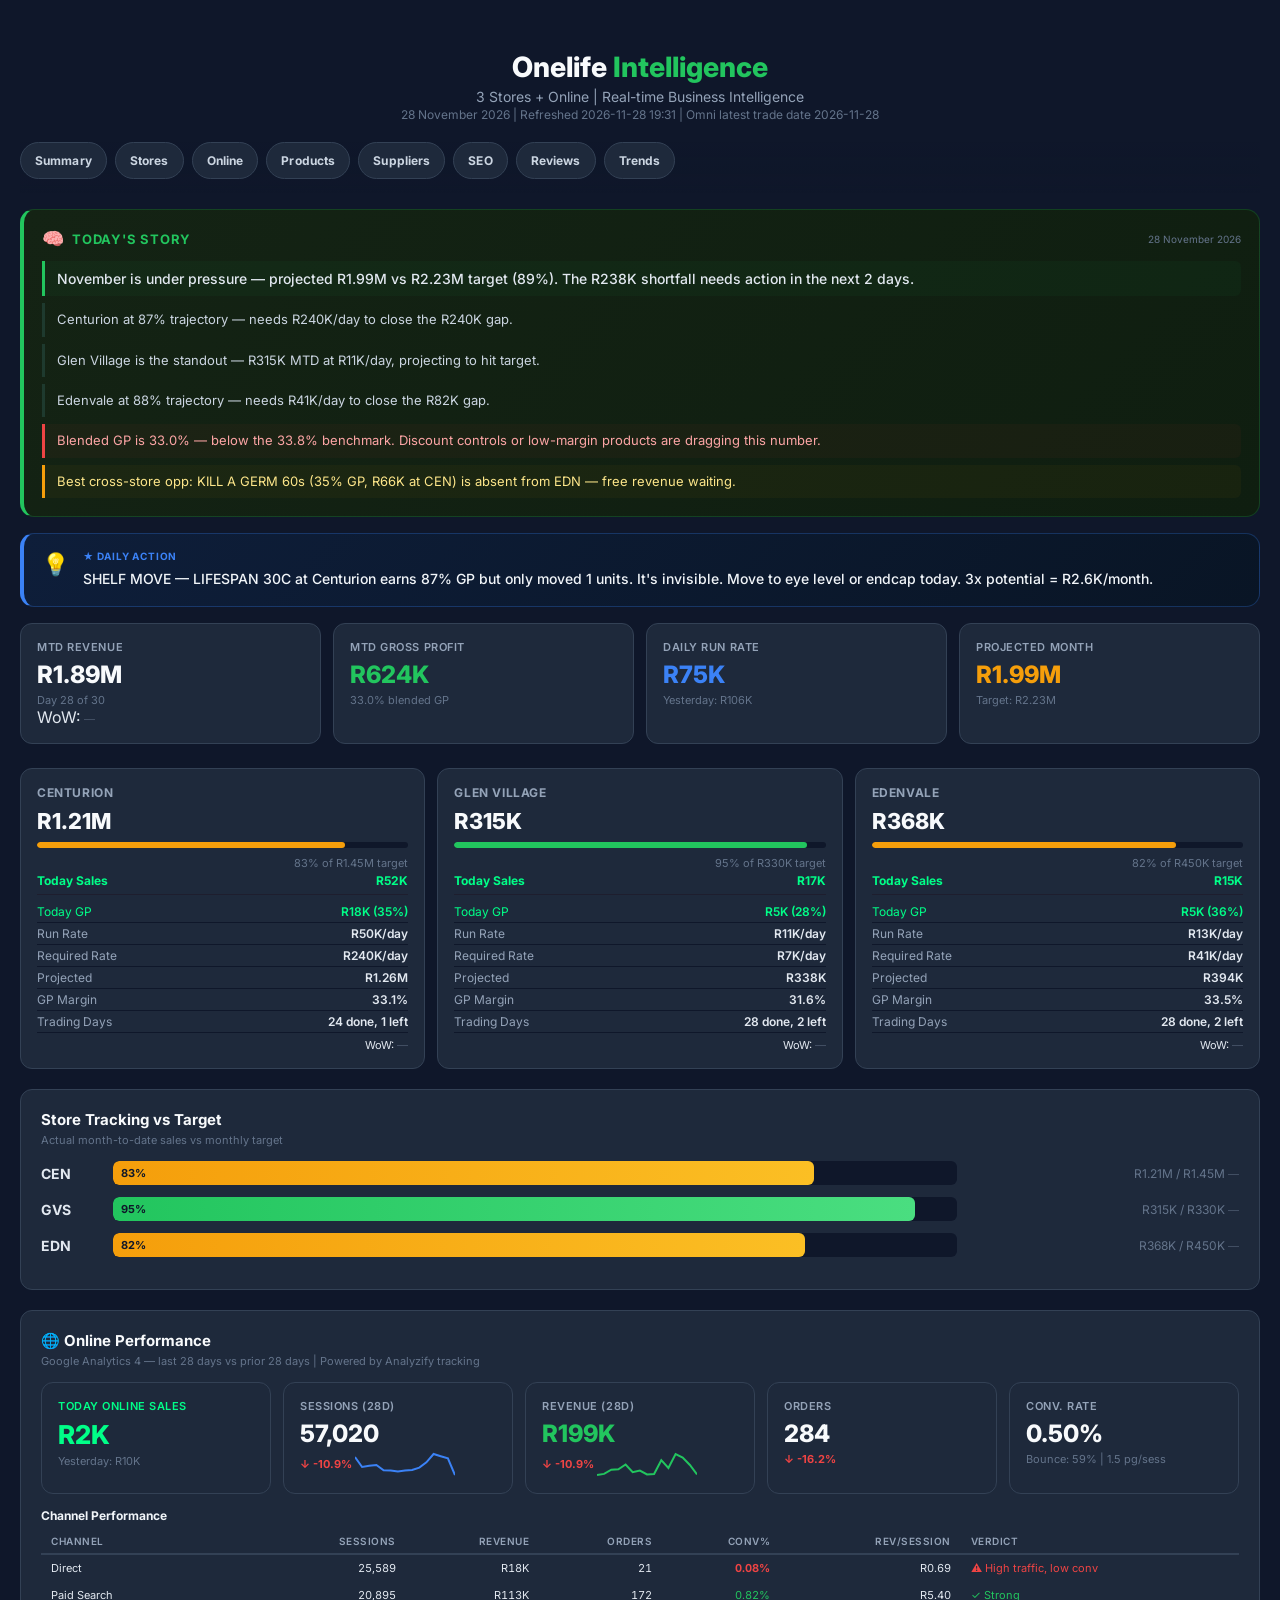
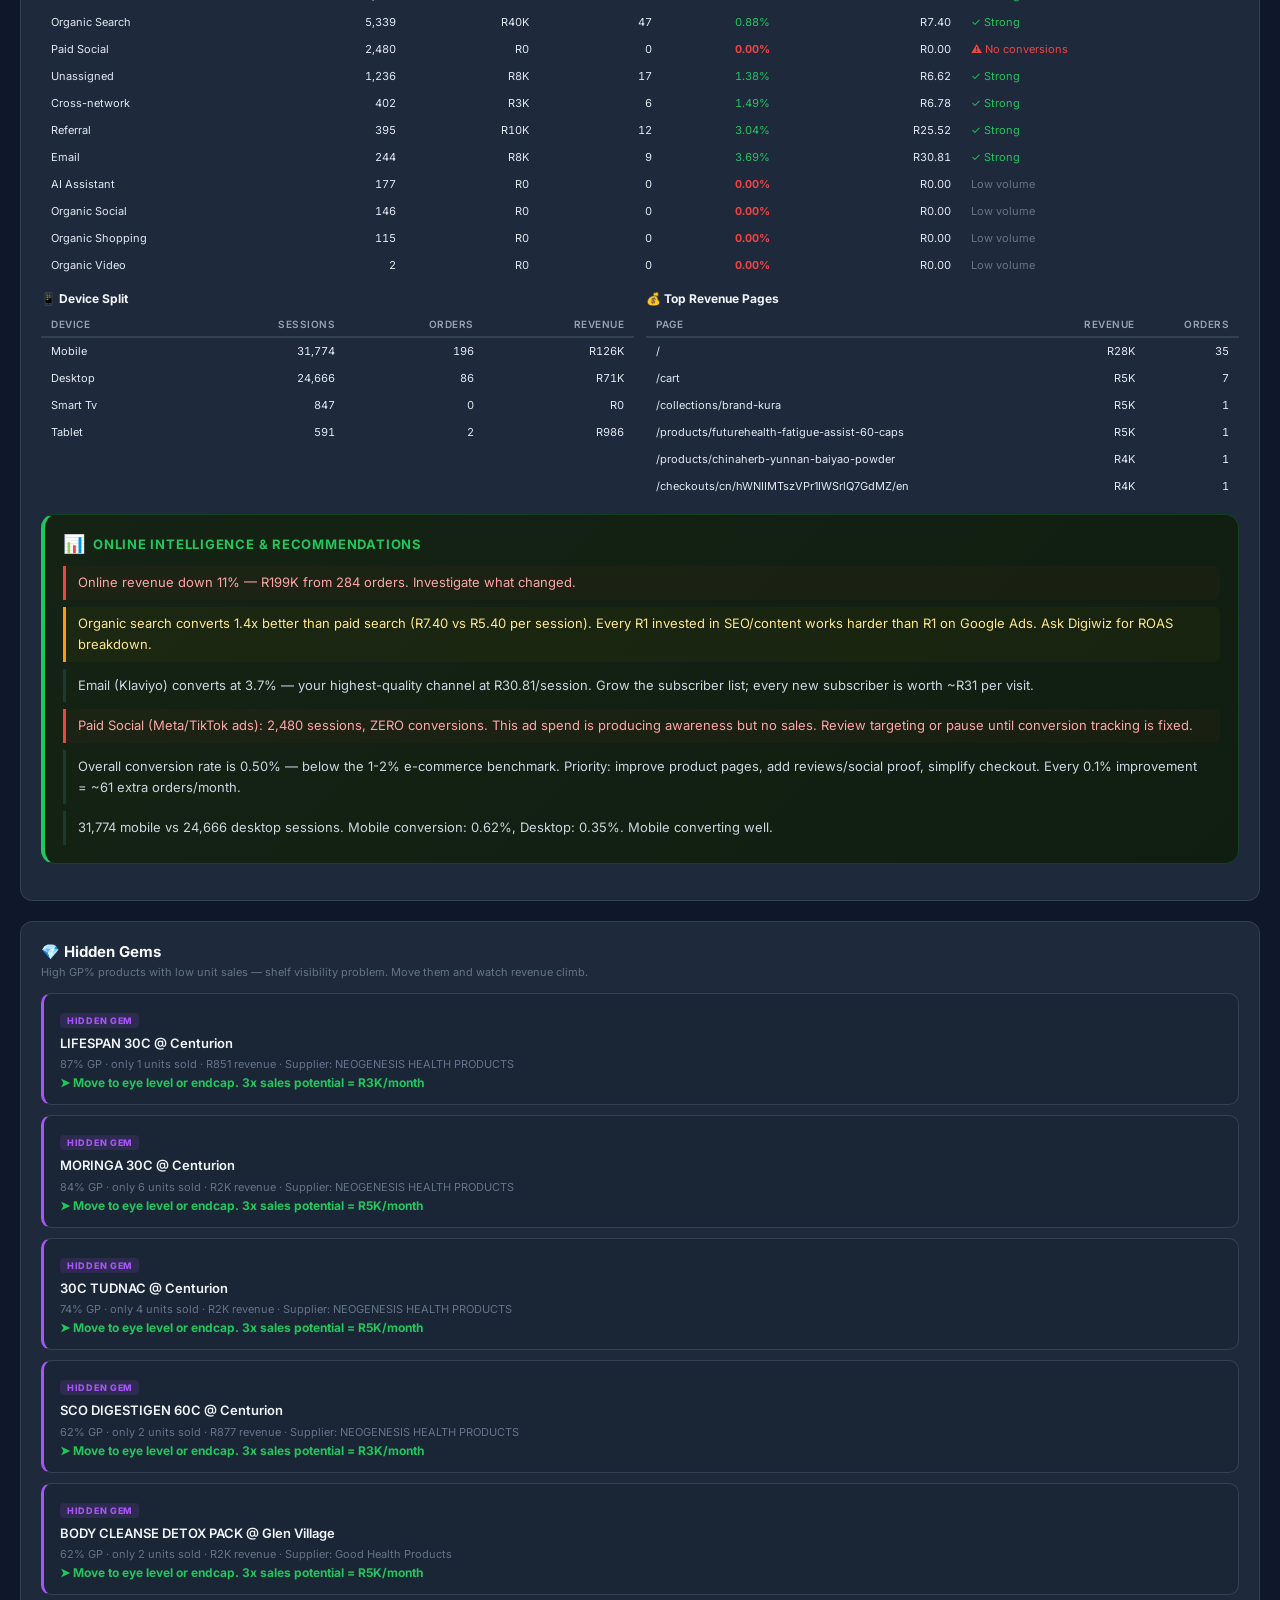
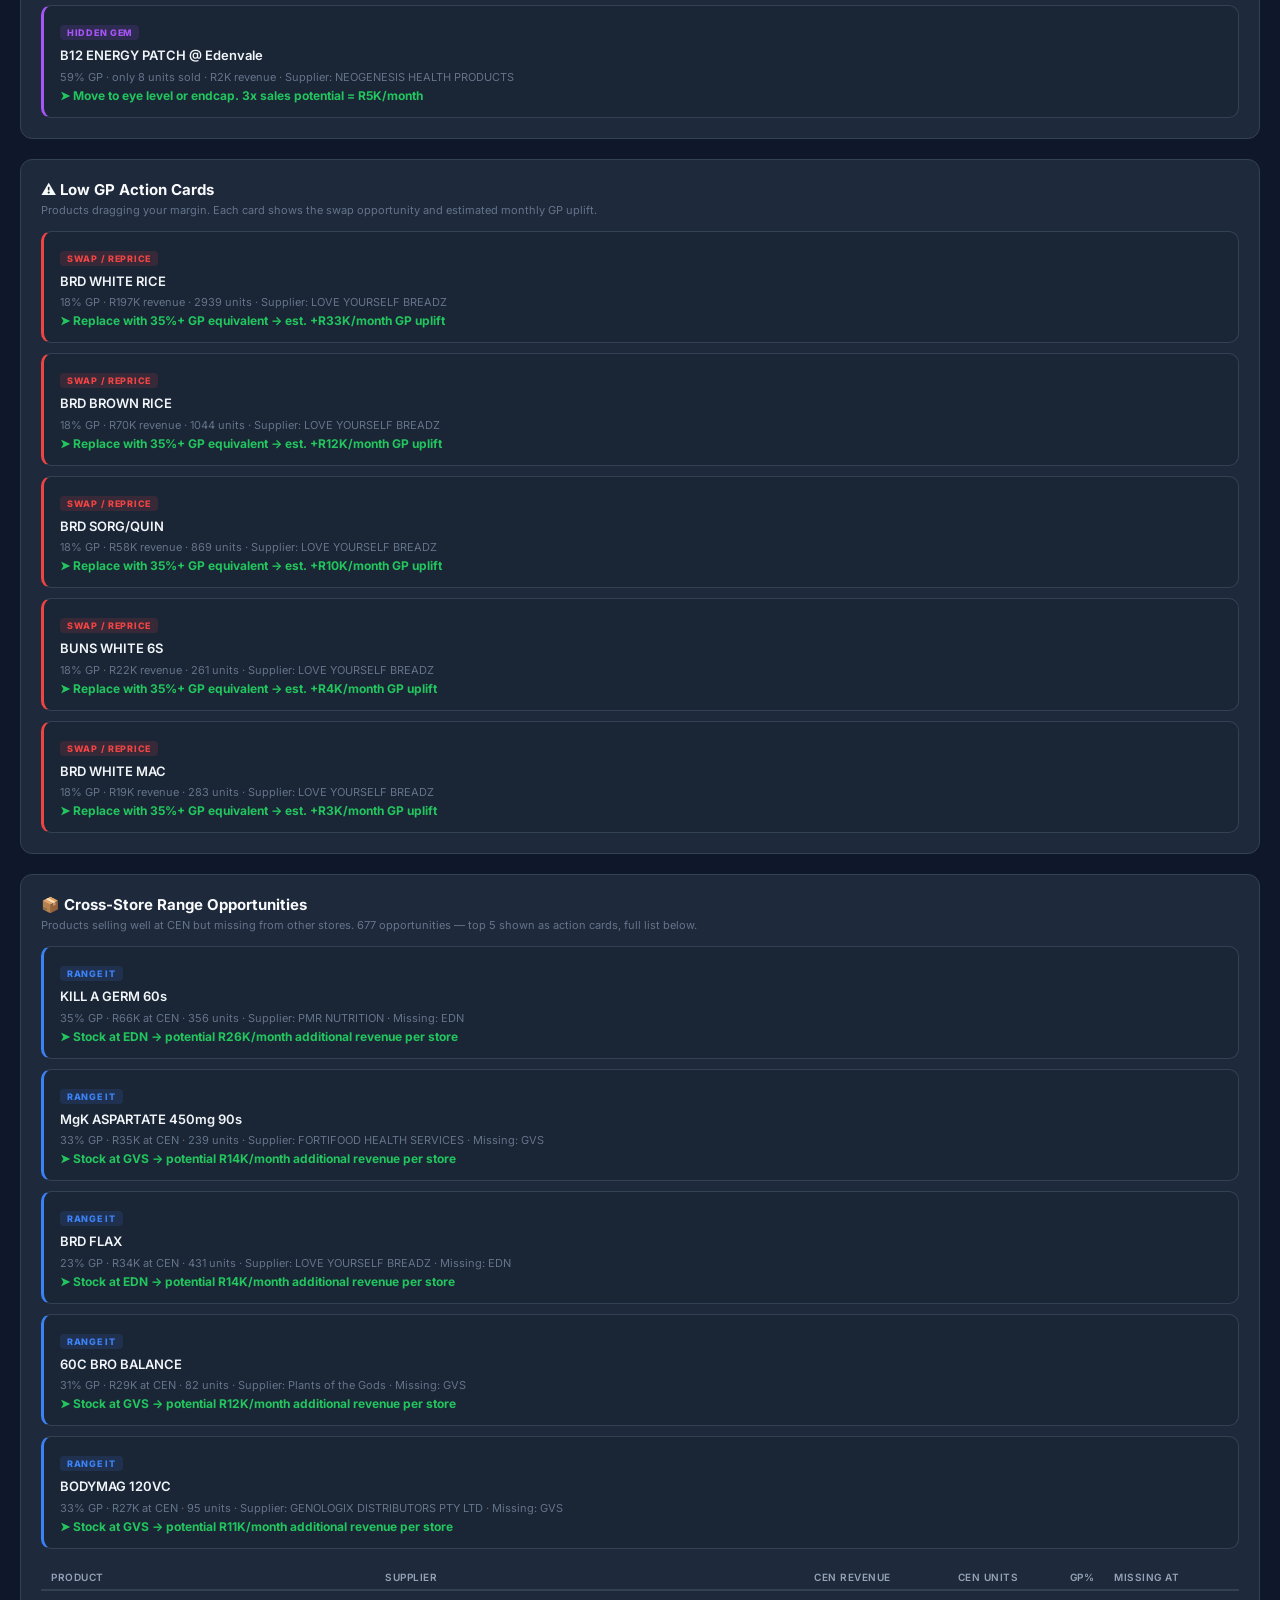
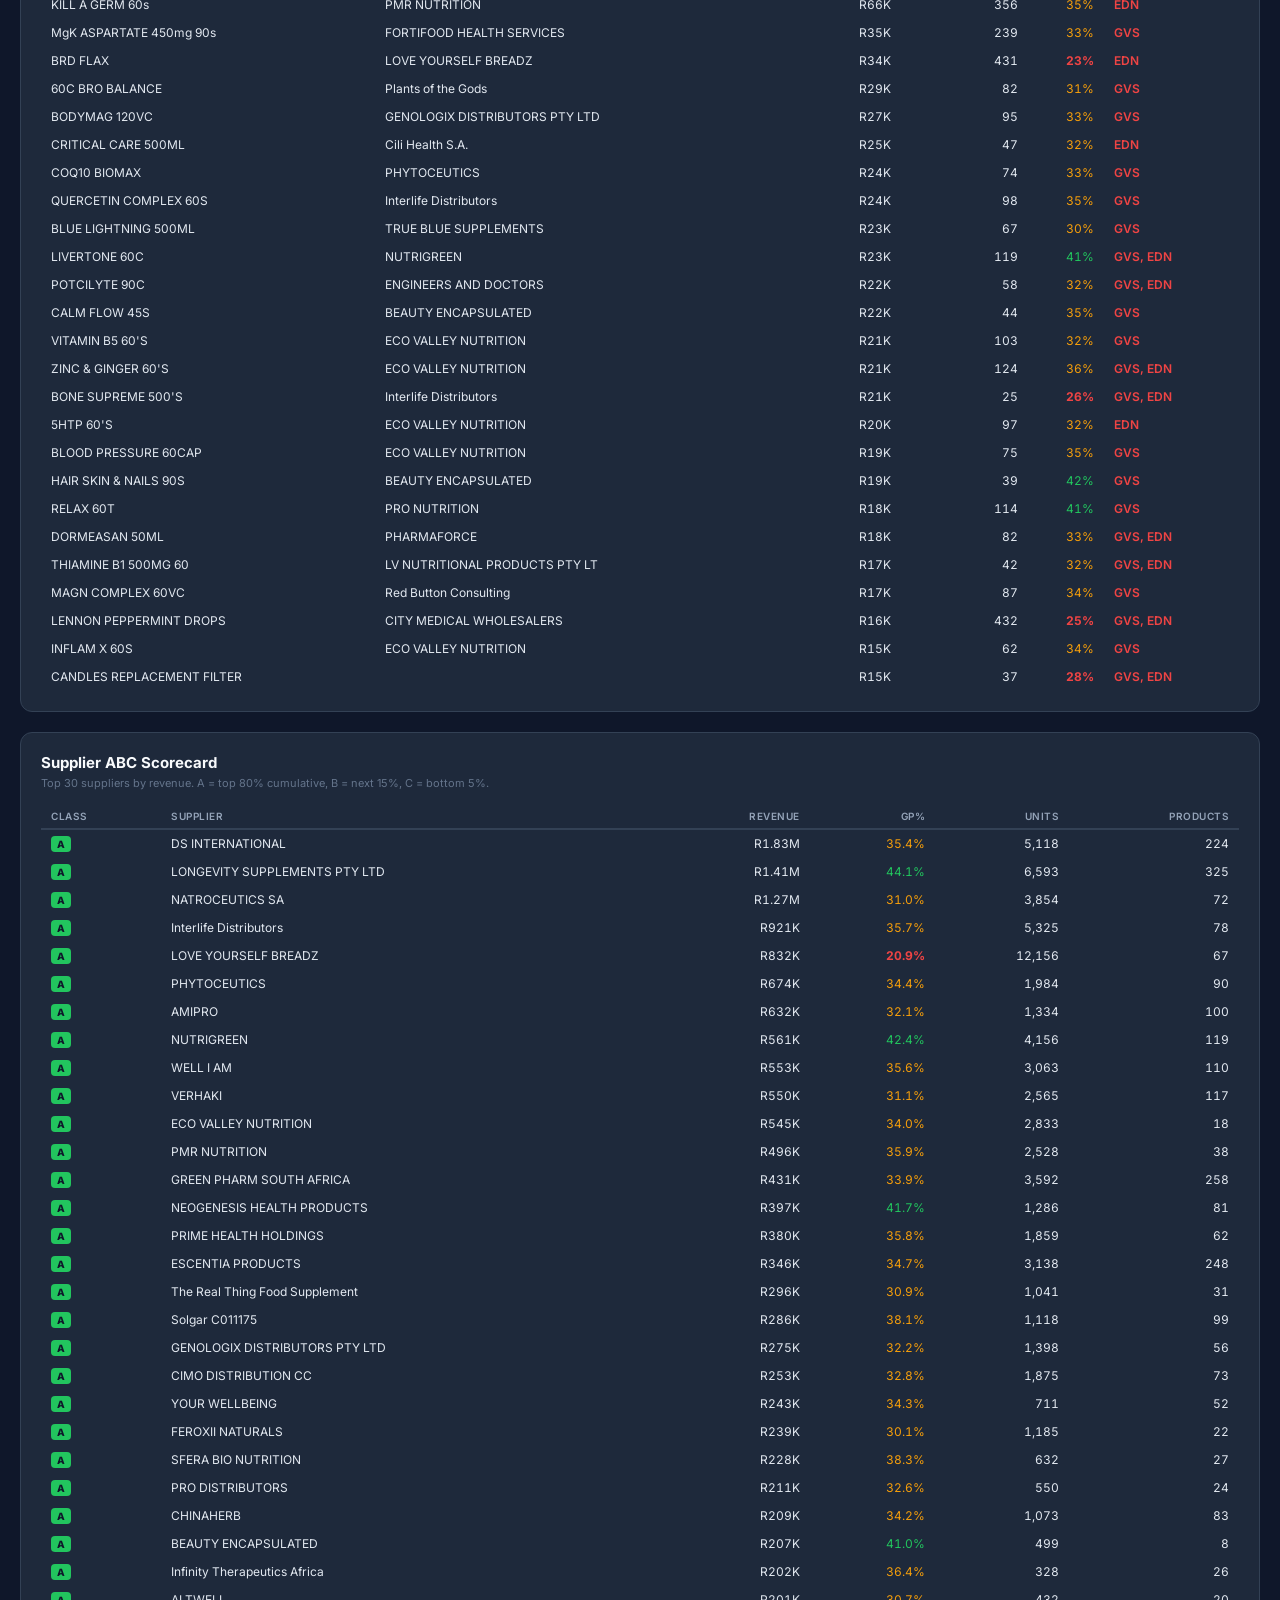
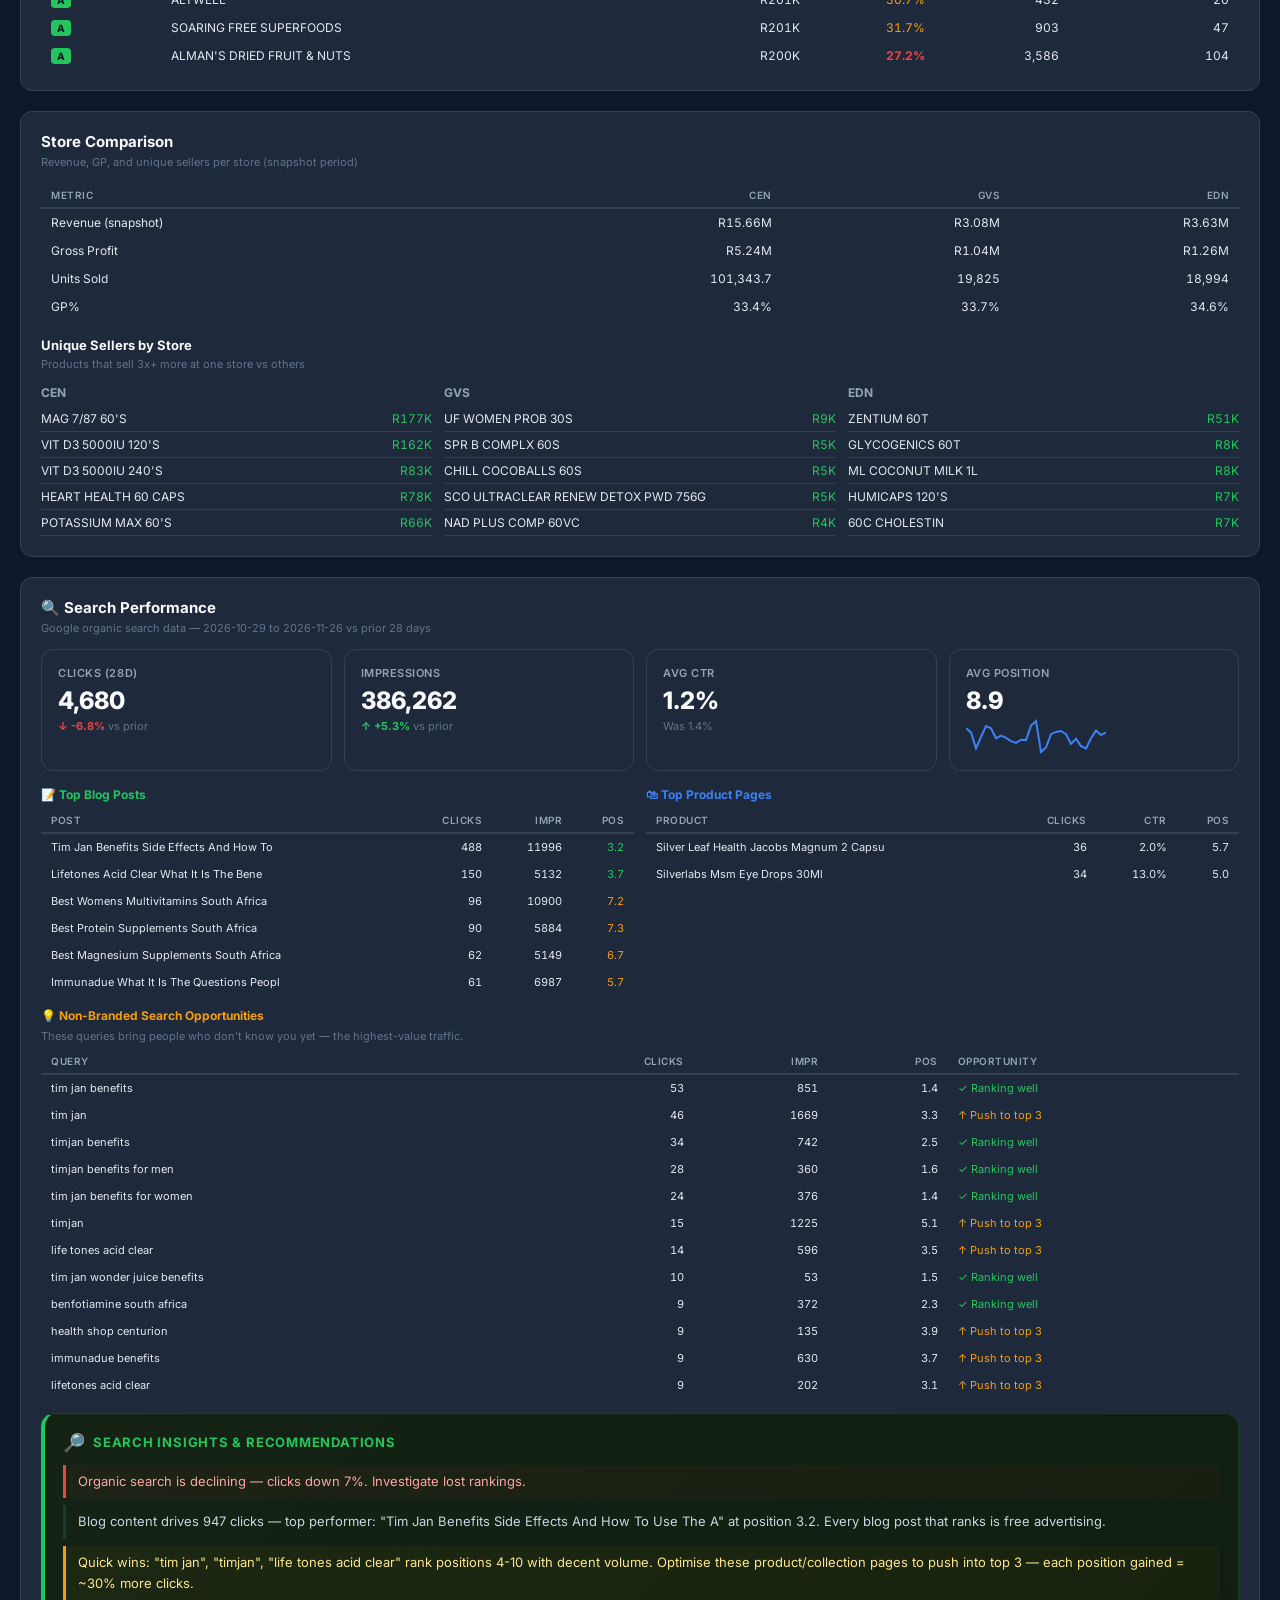
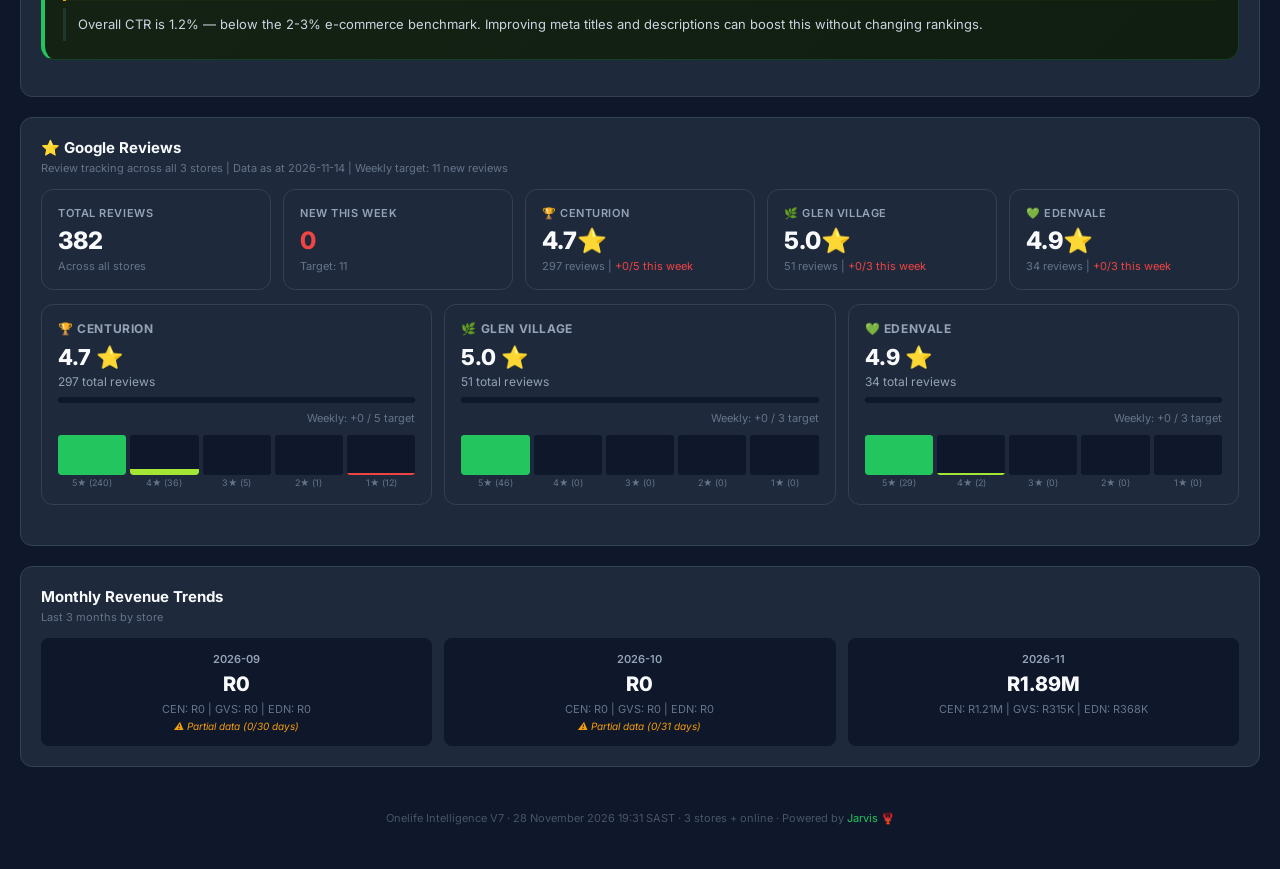
==== commit c0369b37: "chore: evening intelligence update" ====
--- a/index.html
+++ b/index.html
@@ -137,7 +137,7 @@
 </style></head><body><div class="container">
 <header><h1>Onelife <span>Intelligence</span></h1>
 <div class="sub">3 Stores + Online | Real-time Business Intelligence</div>
-<div class="date">27 November 2026 | Refreshed 2026-11-27 19:31 | Omni latest trade date 2026-11-27</div>
+<div class="date">28 November 2026 | Refreshed 2026-11-28 19:31 | Omni latest trade date 2026-11-28</div>
 </header>
 <nav class="quick-nav">
 <a href="#summary">Summary</a>
@@ -151,13 +151,13 @@
 </nav>
 <div id="summary" class="jump-target"></div>
 <div class="story-card">
-<div class="story-header"><span style="font-size:18px">&#x1f9e0;</span><span class="story-title">Today's Story</span><span class="story-date">27 November 2026</span></div>
+<div class="story-header"><span style="font-size:18px">&#x1f9e0;</span><span class="story-title">Today's Story</span><span class="story-date">28 November 2026</span></div>
 <div class="story-sentences">
-<div class="story-sentence lead">November is under pressure — projected R1.98M vs R2.23M target (89%). The R248K shortfall needs action in the next 3 days.</div>
-<div class="story-sentence">Centurion at 87% trajectory — needs R146K/day to close the R292K gap.</div>
-<div class="story-sentence">Glen Village is the standout — R298K MTD at R11K/day, projecting to hit target.</div>
-<div class="story-sentence">Edenvale at 87% trajectory — needs R32K/day to close the R97K gap.</div>
-<div class="story-sentence alert-sentence">Blended GP is 32.9% — below the 33.8% benchmark. Discount controls or low-margin products are dragging this number.</div>
+<div class="story-sentence lead">November is under pressure — projected R1.99M vs R2.23M target (89%). The R238K shortfall needs action in the next 2 days.</div>
+<div class="story-sentence">Centurion at 87% trajectory — needs R240K/day to close the R240K gap.</div>
+<div class="story-sentence">Glen Village is the standout — R315K MTD at R11K/day, projecting to hit target.</div>
+<div class="story-sentence">Edenvale at 88% trajectory — needs R41K/day to close the R82K gap.</div>
+<div class="story-sentence alert-sentence">Blended GP is 33.0% — below the 33.8% benchmark. Discount controls or low-margin products are dragging this number.</div>
 <div class="story-sentence opp-sentence">Best cross-store opp: KILL A GERM 60s (35% GP, R66K at CEN) is absent from EDN — free revenue waiting.</div>
 </div></div>
 <div class="daily-action opportunity">
@@ -167,91 +167,91 @@
 <div class="da-text">SHELF MOVE — LIFESPAN 30C at Centurion earns 87% GP but only moved 1 units. It's invisible. Move to eye level or endcap today. 3x potential = R2.6K/month.</div>
 </div></div>
 <div class="kpi-strip">
-<div class="kpi"><div class="label">MTD Revenue</div><div class="val">R1.81M</div><div class="note">Day 27 of 30</div><div class="wow">WoW: <span style="color:#475569;font-size:11px">—</span></div></div>
-<div class="kpi"><div class="label">MTD Gross Profit</div><div class="val green">R596K</div><div class="note">32.9% blended GP</div></div>
-<div class="kpi"><div class="label">Daily Run Rate</div><div class="val blue">R74K</div><div class="note">Yesterday: R79K</div></div>
-<div class="kpi"><div class="label">Projected Month</div><div class="val yellow">R1.98M</div><div class="note">Target: R2.23M</div></div>
+<div class="kpi"><div class="label">MTD Revenue</div><div class="val">R1.89M</div><div class="note">Day 28 of 30</div><div class="wow">WoW: <span style="color:#475569;font-size:11px">—</span></div></div>
+<div class="kpi"><div class="label">MTD Gross Profit</div><div class="val green">R624K</div><div class="note">33.0% blended GP</div></div>
+<div class="kpi"><div class="label">Daily Run Rate</div><div class="val blue">R75K</div><div class="note">Yesterday: R106K</div></div>
+<div class="kpi"><div class="label">Projected Month</div><div class="val yellow">R1.99M</div><div class="note">Target: R2.23M</div></div>
 </div>
 <div id="stores" class="jump-target"></div>
 <div class="store-grid">
 <div class="store-card">
 <div class="sname">Centurion</div>
-<div class="srev">R1.16M</div>
-<div class="bar-mini"><div class="bar-fill bad" style="width:80%"></div></div>
-<div class="spct">80% of R1.45M target</div>
-<div class="srow" style="border-bottom:1px solid #1e1e2e;padding-bottom:6px;margin-bottom:6px"><span style="color:#00ff88;font-weight:700">Today Sales</span><span class="sv" style="color:#00ff88;font-weight:700">R83K</span></div>
-<div class="srow"><span style="color:#00ff88">Today GP</span><span class="sv" style="color:#00ff88">R27K (32%)</span></div>
+<div class="srev">R1.21M</div>
+<div class="bar-mini"><div class="bar-fill warn" style="width:83%"></div></div>
+<div class="spct">83% of R1.45M target</div>
+<div class="srow" style="border-bottom:1px solid #1e1e2e;padding-bottom:6px;margin-bottom:6px"><span style="color:#00ff88;font-weight:700">Today Sales</span><span class="sv" style="color:#00ff88;font-weight:700">R52K</span></div>
+<div class="srow"><span style="color:#00ff88">Today GP</span><span class="sv" style="color:#00ff88">R18K (35%)</span></div>
 <div class="srow"><span>Run Rate</span><span class="sv">R50K/day</span></div>
-<div class="srow"><span>Required Rate</span><span class="sv ">R146K/day</span></div>
+<div class="srow"><span>Required Rate</span><span class="sv ">R240K/day</span></div>
 <div class="srow"><span>Projected</span><span class="sv">R1.26M</span></div>
 <div class="srow"><span>GP Margin</span><span class="sv">33.1%</span></div>
-<div class="srow"><span>Trading Days</span><span class="sv">23 done, 2 left</span></div>
+<div class="srow"><span>Trading Days</span><span class="sv">24 done, 1 left</span></div>
 <div class="store-wow">WoW: <span style="color:#475569;font-size:11px">—</span></div>
 </div>
 <div class="store-card">
 <div class="sname">Glen Village</div>
-<div class="srev">R298K</div>
-<div class="bar-mini"><div class="bar-fill warn" style="width:90%"></div></div>
-<div class="spct">90% of R330K target</div>
-<div class="srow" style="border-bottom:1px solid #1e1e2e;padding-bottom:6px;margin-bottom:6px"><span style="color:#00ff88;font-weight:700">Today Sales</span><span class="sv" style="color:#00ff88;font-weight:700">R11K</span></div>
-<div class="srow"><span style="color:#00ff88">Today GP</span><span class="sv" style="color:#00ff88">R3K (27%)</span></div>
+<div class="srev">R315K</div>
+<div class="bar-mini"><div class="bar-fill ok" style="width:95%"></div></div>
+<div class="spct">95% of R330K target</div>
+<div class="srow" style="border-bottom:1px solid #1e1e2e;padding-bottom:6px;margin-bottom:6px"><span style="color:#00ff88;font-weight:700">Today Sales</span><span class="sv" style="color:#00ff88;font-weight:700">R17K</span></div>
+<div class="srow"><span style="color:#00ff88">Today GP</span><span class="sv" style="color:#00ff88">R5K (28%)</span></div>
 <div class="srow"><span>Run Rate</span><span class="sv">R11K/day</span></div>
-<div class="srow"><span>Required Rate</span><span class="sv highlight">R11K/day</span></div>
-<div class="srow"><span>Projected</span><span class="sv">R331K</span></div>
-<div class="srow"><span>GP Margin</span><span class="sv">31.8%</span></div>
-<div class="srow"><span>Trading Days</span><span class="sv">27 done, 3 left</span></div>
+<div class="srow"><span>Required Rate</span><span class="sv highlight">R7K/day</span></div>
+<div class="srow"><span>Projected</span><span class="sv">R338K</span></div>
+<div class="srow"><span>GP Margin</span><span class="sv">31.6%</span></div>
+<div class="srow"><span>Trading Days</span><span class="sv">28 done, 2 left</span></div>
 <div class="store-wow">WoW: <span style="color:#475569;font-size:11px">—</span></div>
 </div>
 <div class="store-card">
 <div class="sname">Edenvale</div>
-<div class="srev">R353K</div>
-<div class="bar-mini"><div class="bar-fill bad" style="width:79%"></div></div>
-<div class="spct">79% of R450K target</div>
-<div class="srow" style="border-bottom:1px solid #1e1e2e;padding-bottom:6px;margin-bottom:6px"><span style="color:#00ff88;font-weight:700">Today Sales</span><span class="sv" style="color:#00ff88;font-weight:700">R12K</span></div>
-<div class="srow"><span style="color:#00ff88">Today GP</span><span class="sv" style="color:#00ff88">R4K (34%)</span></div>
+<div class="srev">R368K</div>
+<div class="bar-mini"><div class="bar-fill warn" style="width:82%"></div></div>
+<div class="spct">82% of R450K target</div>
+<div class="srow" style="border-bottom:1px solid #1e1e2e;padding-bottom:6px;margin-bottom:6px"><span style="color:#00ff88;font-weight:700">Today Sales</span><span class="sv" style="color:#00ff88;font-weight:700">R15K</span></div>
+<div class="srow"><span style="color:#00ff88">Today GP</span><span class="sv" style="color:#00ff88">R5K (36%)</span></div>
 <div class="srow"><span>Run Rate</span><span class="sv">R13K/day</span></div>
-<div class="srow"><span>Required Rate</span><span class="sv ">R32K/day</span></div>
-<div class="srow"><span>Projected</span><span class="sv">R393K</span></div>
-<div class="srow"><span>GP Margin</span><span class="sv">33.4%</span></div>
-<div class="srow"><span>Trading Days</span><span class="sv">27 done, 3 left</span></div>
+<div class="srow"><span>Required Rate</span><span class="sv ">R41K/day</span></div>
+<div class="srow"><span>Projected</span><span class="sv">R394K</span></div>
+<div class="srow"><span>GP Margin</span><span class="sv">33.5%</span></div>
+<div class="srow"><span>Trading Days</span><span class="sv">28 done, 2 left</span></div>
 <div class="store-wow">WoW: <span style="color:#475569;font-size:11px">—</span></div>
 </div>
 </div>
 <div class="card"><h3>Store Tracking vs Target</h3><div class="desc">Actual month-to-date sales vs monthly target</div>
 <div class="progress-row"><div class="sn">CEN</div>
-<div class="bar-wrap"><div class="bar bad" style="width:80%">80%</div></div>
+<div class="bar-wrap"><div class="bar warn" style="width:83%">83%</div></div>
 <div class="spark"></div>
-<div class="tgt">R1.16M / R1.45M <span style="color:#475569;font-size:11px">—</span></div></div>
+<div class="tgt">R1.21M / R1.45M <span style="color:#475569;font-size:11px">—</span></div></div>
 <div class="progress-row"><div class="sn">GVS</div>
-<div class="bar-wrap"><div class="bar warn" style="width:90%">90%</div></div>
+<div class="bar-wrap"><div class="bar ok" style="width:95%">95%</div></div>
 <div class="spark"></div>
-<div class="tgt">R298K / R330K <span style="color:#475569;font-size:11px">—</span></div></div>
+<div class="tgt">R315K / R330K <span style="color:#475569;font-size:11px">—</span></div></div>
 <div class="progress-row"><div class="sn">EDN</div>
-<div class="bar-wrap"><div class="bar bad" style="width:79%">79%</div></div>
+<div class="bar-wrap"><div class="bar warn" style="width:82%">82%</div></div>
 <div class="spark"></div>
-<div class="tgt">R353K / R450K <span style="color:#475569;font-size:11px">—</span></div></div>
+<div class="tgt">R368K / R450K <span style="color:#475569;font-size:11px">—</span></div></div>
 </div>
 <div id="online" class="card jump-target"><h3>&#x1f310; Online Performance</h3>
 <div class="desc">Google Analytics 4 — last 28 days vs prior 28 days | Powered by Analyzify tracking</div>
 <div class="kpi-strip" style="margin-bottom:14px">
-<div class="kpi"><div class="label" style="color:#00ff88">Today Online Sales</div><div class="val" style="color:#00ff88;font-size:26px">R7K</div><div class="note">Yesterday: R16K</div></div>
-<div class="kpi"><div class="label">Sessions (28d)</div><div class="val">56,925</div><div class="note"><span style="color:#ef4444;font-size:11px;font-weight:700">↓&nbsp;-10.5%</span> <svg width="100" height="25" style="vertical-align:middle"><polyline points="0.0,9.1 7.1,5.8 14.3,17.6 21.4,16.2 28.6,15.2 35.7,21.6 42.9,22.0 50.0,23.0 57.1,22.0 64.3,21.2 71.4,18.4 78.6,12.0 85.7,2.0 92.9,4.6 100.0,21.2" fill="none" stroke="#3b82f6" stroke-width="2"/></svg></div></div>
-<div class="kpi"><div class="label">Revenue (28d)</div><div class="val green">R200K</div><div class="note"><span style="color:#ef4444;font-size:11px;font-weight:700">↓&nbsp;-10.2%</span> <svg width="100" height="25" style="vertical-align:middle"><polyline points="0.0,20.5 7.1,23.0 14.3,21.9 21.4,17.7 28.6,17.3 35.7,12.5 42.9,20.2 50.0,18.6 57.1,22.5 64.3,22.0 71.4,8.2 78.6,16.0 85.7,2.0 92.9,5.5 100.0,16.5" fill="none" stroke="#22c55e" stroke-width="2"/></svg></div></div>
-<div class="kpi"><div class="label">Orders</div><div class="val">289</div><div class="note"><span style="color:#ef4444;font-size:11px;font-weight:700">↓&nbsp;-13.7%</span></div></div>
-<div class="kpi"><div class="label">Conv. Rate</div><div class="val">0.51%</div><div class="note">Bounce: 60% | 1.5 pg/sess</div></div>
+<div class="kpi"><div class="label" style="color:#00ff88">Today Online Sales</div><div class="val" style="color:#00ff88;font-size:26px">R2K</div><div class="note">Yesterday: R10K</div></div>
+<div class="kpi"><div class="label">Sessions (28d)</div><div class="val">57,020</div><div class="note"><span style="color:#ef4444;font-size:11px;font-weight:700">↓&nbsp;-10.9%</span> <svg width="100" height="25" style="vertical-align:middle"><polyline points="0.0,5.1 7.1,15.0 14.3,13.8 21.4,13.0 28.6,18.3 35.7,18.6 42.9,19.5 50.0,18.6 57.1,18.0 64.3,15.6 71.4,10.3 78.6,2.0 85.7,4.2 92.9,6.3 100.0,23.0" fill="none" stroke="#3b82f6" stroke-width="2"/></svg></div></div>
+<div class="kpi"><div class="label">Revenue (28d)</div><div class="val green">R199K</div><div class="note"><span style="color:#ef4444;font-size:11px;font-weight:700">↓&nbsp;-10.9%</span> <svg width="100" height="25" style="vertical-align:middle"><polyline points="0.0,23.0 7.1,21.9 14.3,17.7 21.4,17.3 28.6,12.5 35.7,20.2 42.9,18.6 50.0,22.5 57.1,22.0 64.3,8.2 71.4,16.0 78.6,2.0 85.7,5.5 92.9,13.0 100.0,22.5" fill="none" stroke="#22c55e" stroke-width="2"/></svg></div></div>
+<div class="kpi"><div class="label">Orders</div><div class="val">284</div><div class="note"><span style="color:#ef4444;font-size:11px;font-weight:700">↓&nbsp;-16.2%</span></div></div>
+<div class="kpi"><div class="label">Conv. Rate</div><div class="val">0.50%</div><div class="note">Bounce: 59% | 1.5 pg/sess</div></div>
 </div>
 <h4 style="color:#f1f5f9;font-size:12px;margin-bottom:6px">Channel Performance</h4>
 <table style="font-size:11px"><thead><tr><th>Channel</th><th class="num">Sessions</th><th class="num">Revenue</th><th class="num">Orders</th><th class="num">Conv%</th><th class="num">Rev/Session</th><th>Verdict</th></tr></thead><tbody>
-<tr><td>Direct</td><td class="num">25,352</td><td class="num">R17K</td><td class="num">20</td><td class="num gpl">0.08%</td><td class="num">R0.67</td><td><span style="color:#ef4444">&#x26a0; High traffic, low conv</span></td></tr>
-<tr><td>Paid Search</td><td class="num">20,277</td><td class="num">R115K</td><td class="num">178</td><td class="num gph">0.88%</td><td class="num">R5.68</td><td><span style="color:#22c55e">&#x2713; Strong</span></td></tr>
-<tr><td>Organic Search</td><td class="num">5,397</td><td class="num">R36K</td><td class="num">46</td><td class="num gph">0.85%</td><td class="num">R6.66</td><td><span style="color:#22c55e">&#x2713; Strong</span></td></tr>
-<tr><td>Paid Social</td><td class="num">2,627</td><td class="num">R0</td><td class="num">0</td><td class="num gpl">0.00%</td><td class="num">R0.00</td><td><span style="color:#ef4444">&#x26a0; No conversions</span></td></tr>
-<tr><td>Unassigned</td><td class="num">1,780</td><td class="num">R10K</td><td class="num">16</td><td class="num gph">0.90%</td><td class="num">R5.71</td><td><span style="color:#22c55e">&#x2713; Strong</span></td></tr>
-<tr><td>Cross-network</td><td class="num">419</td><td class="num">R3K</td><td class="num">7</td><td class="num gph">1.67%</td><td class="num">R7.66</td><td><span style="color:#22c55e">&#x2713; Strong</span></td></tr>
-<tr><td>Referral</td><td class="num">403</td><td class="num">R10K</td><td class="num">12</td><td class="num gph">2.98%</td><td class="num">R25.01</td><td><span style="color:#22c55e">&#x2713; Strong</span></td></tr>
-<tr><td>Email</td><td class="num">236</td><td class="num">R8K</td><td class="num">9</td><td class="num gph">3.81%</td><td class="num">R31.85</td><td><span style="color:#22c55e">&#x2713; Strong</span></td></tr>
-<tr><td>AI Assistant</td><td class="num">178</td><td class="num">R646</td><td class="num">1</td><td class="num gph">0.56%</td><td class="num">R3.63</td><td><span style="color:#22c55e">&#x2713; Strong</span></td></tr>
-<tr><td>Organic Social</td><td class="num">139</td><td class="num">R0</td><td class="num">0</td><td class="num gpl">0.00%</td><td class="num">R0.00</td><td><span style="color:#64748b">Low volume</span></td></tr>
+<tr><td>Direct</td><td class="num">25,589</td><td class="num">R18K</td><td class="num">21</td><td class="num gpl">0.08%</td><td class="num">R0.69</td><td><span style="color:#ef4444">&#x26a0; High traffic, low conv</span></td></tr>
+<tr><td>Paid Search</td><td class="num">20,895</td><td class="num">R113K</td><td class="num">172</td><td class="num gph">0.82%</td><td class="num">R5.40</td><td><span style="color:#22c55e">&#x2713; Strong</span></td></tr>
+<tr><td>Organic Search</td><td class="num">5,339</td><td class="num">R40K</td><td class="num">47</td><td class="num gph">0.88%</td><td class="num">R7.40</td><td><span style="color:#22c55e">&#x2713; Strong</span></td></tr>
+<tr><td>Paid Social</td><td class="num">2,480</td><td class="num">R0</td><td class="num">0</td><td class="num gpl">0.00%</td><td class="num">R0.00</td><td><span style="color:#ef4444">&#x26a0; No conversions</span></td></tr>
+<tr><td>Unassigned</td><td class="num">1,236</td><td class="num">R8K</td><td class="num">17</td><td class="num gph">1.38%</td><td class="num">R6.62</td><td><span style="color:#22c55e">&#x2713; Strong</span></td></tr>
+<tr><td>Cross-network</td><td class="num">402</td><td class="num">R3K</td><td class="num">6</td><td class="num gph">1.49%</td><td class="num">R6.78</td><td><span style="color:#22c55e">&#x2713; Strong</span></td></tr>
+<tr><td>Referral</td><td class="num">395</td><td class="num">R10K</td><td class="num">12</td><td class="num gph">3.04%</td><td class="num">R25.52</td><td><span style="color:#22c55e">&#x2713; Strong</span></td></tr>
+<tr><td>Email</td><td class="num">244</td><td class="num">R8K</td><td class="num">9</td><td class="num gph">3.69%</td><td class="num">R30.81</td><td><span style="color:#22c55e">&#x2713; Strong</span></td></tr>
+<tr><td>AI Assistant</td><td class="num">177</td><td class="num">R0</td><td class="num">0</td><td class="num gpl">0.00%</td><td class="num">R0.00</td><td><span style="color:#64748b">Low volume</span></td></tr>
+<tr><td>Organic Social</td><td class="num">146</td><td class="num">R0</td><td class="num">0</td><td class="num gpl">0.00%</td><td class="num">R0.00</td><td><span style="color:#64748b">Low volume</span></td></tr>
 <tr><td>Organic Shopping</td><td class="num">115</td><td class="num">R0</td><td class="num">0</td><td class="num gpl">0.00%</td><td class="num">R0.00</td><td><span style="color:#64748b">Low volume</span></td></tr>
 <tr><td>Organic Video</td><td class="num">2</td><td class="num">R0</td><td class="num">0</td><td class="num gpl">0.00%</td><td class="num">R0.00</td><td><span style="color:#64748b">Low volume</span></td></tr>
 </tbody></table>
@@ -259,30 +259,31 @@
 <div>
 <h4 style="color:#f1f5f9;font-size:12px;margin-bottom:6px">&#x1f4f1; Device Split</h4>
 <table style="font-size:11px"><thead><tr><th>Device</th><th class="num">Sessions</th><th class="num">Orders</th><th class="num">Revenue</th></tr></thead><tbody>
-<tr><td>Mobile</td><td class="num">31,664</td><td class="num">202</td><td class="num">R128K</td></tr>
-<tr><td>Desktop</td><td class="num">23,834</td><td class="num">85</td><td class="num">R71K</td></tr>
-<tr><td>Smart Tv</td><td class="num">1,211</td><td class="num">0</td><td class="num">R0</td></tr>
-<tr><td>Tablet</td><td class="num">611</td><td class="num">2</td><td class="num">R986</td></tr>
+<tr><td>Mobile</td><td class="num">31,774</td><td class="num">196</td><td class="num">R126K</td></tr>
+<tr><td>Desktop</td><td class="num">24,666</td><td class="num">86</td><td class="num">R71K</td></tr>
+<tr><td>Smart Tv</td><td class="num">847</td><td class="num">0</td><td class="num">R0</td></tr>
+<tr><td>Tablet</td><td class="num">591</td><td class="num">2</td><td class="num">R986</td></tr>
 </tbody></table></div>
 <div>
 <h4 style="color:#f1f5f9;font-size:12px;margin-bottom:6px">&#x1f4b0; Top Revenue Pages</h4>
 <table style="font-size:11px"><thead><tr><th>Page</th><th class="num">Revenue</th><th class="num">Orders</th></tr></thead><tbody>
-<tr><td>/</td><td class="num">R24K</td><td class="num">33</td></tr>
-<tr><td>/search</td><td class="num">R6K</td><td class="num">5</td></tr>
+<tr><td>/</td><td class="num">R28K</td><td class="num">35</td></tr>
+<tr><td>/cart</td><td class="num">R5K</td><td class="num">7</td></tr>
 <tr><td>/collections/brand-kura</td><td class="num">R5K</td><td class="num">1</td></tr>
 <tr><td>/products/futurehealth-fatigue-assist-60-caps</td><td class="num">R5K</td><td class="num">1</td></tr>
-<tr><td>/cart</td><td class="num">R4K</td><td class="num">6</td></tr>
 <tr><td>/products/chinaherb-yunnan-baiyao-powder</td><td class="num">R4K</td><td class="num">1</td></tr>
+<tr><td>/checkouts/cn/hWNIIMTszVPr1IWSrlQ7GdMZ/en</td><td class="num">R4K</td><td class="num">1</td></tr>
 </tbody></table></div>
 </div>
 <div class="story-card" style="margin-top:14px">
 <div class="story-header"><span style="font-size:18px">&#x1f4ca;</span><span class="story-title">Online Intelligence &amp; Recommendations</span></div>
 <div class="story-sentences">
-<div class="story-sentence alert-sentence">Online revenue down 10% — R200K from 289 orders. Investigate what changed.</div>
-<div class="story-sentence opp-sentence">Organic search converts 1.2x better than paid search (R6.66 vs R5.68 per session). Every R1 invested in SEO/content works harder than R1 on Google Ads. Ask Digiwiz for ROAS breakdown.</div>
-<div class="story-sentence">Email (Klaviyo) converts at 3.8% — your highest-quality channel at R31.85/session. Grow the subscriber list; every new subscriber is worth ~R32 per visit.</div>
-<div class="story-sentence alert-sentence">Paid Social (Meta/TikTok ads): 2,627 sessions, ZERO conversions. This ad spend is producing awareness but no sales. Review targeting or pause until conversion tracking is fixed.</div>
-<div class="story-sentence">31,664 mobile vs 23,834 desktop sessions. Mobile conversion: 0.64%, Desktop: 0.36%. Mobile converting well.</div>
+<div class="story-sentence alert-sentence">Online revenue down 11% — R199K from 284 orders. Investigate what changed.</div>
+<div class="story-sentence opp-sentence">Organic search converts 1.4x better than paid search (R7.40 vs R5.40 per session). Every R1 invested in SEO/content works harder than R1 on Google Ads. Ask Digiwiz for ROAS breakdown.</div>
+<div class="story-sentence">Email (Klaviyo) converts at 3.7% — your highest-quality channel at R30.81/session. Grow the subscriber list; every new subscriber is worth ~R31 per visit.</div>
+<div class="story-sentence alert-sentence">Paid Social (Meta/TikTok ads): 2,480 sessions, ZERO conversions. This ad spend is producing awareness but no sales. Review targeting or pause until conversion tracking is fixed.</div>
+<div class="story-sentence">Overall conversion rate is 0.50% — below the 1-2% e-commerce benchmark. Priority: improve product pages, add reviews/social proof, simplify checkout. Every 0.1% improvement = ~61 extra orders/month.</div>
+<div class="story-sentence">31,774 mobile vs 24,666 desktop sessions. Mobile conversion: 0.62%, Desktop: 0.35%. Mobile converting well.</div>
 </div></div>
 </div>
 <div id="products" class="card jump-target"><h3>&#x1f48e; Hidden Gems</h3>
@@ -487,53 +488,53 @@
 </div>
 </div></div>
 <div id="seo" class="card jump-target"><h3>&#x1f50d; Search Performance</h3>
-<div class="desc">Google organic search data — 2026-10-28 to 2026-11-25 vs prior 28 days</div>
+<div class="desc">Google organic search data — 2026-10-29 to 2026-11-26 vs prior 28 days</div>
 <div class="kpi-strip" style="margin-bottom:16px">
-<div class="kpi"><div class="label">Clicks (28d)</div><div class="val">4,703</div><div class="note"><span style="color:#ef4444;font-size:11px;font-weight:700">↓&nbsp;-6.4%</span> vs prior</div></div>
-<div class="kpi"><div class="label">Impressions</div><div class="val">384,747</div><div class="note"><span style="color:#22c55e;font-size:11px;font-weight:700">↑&nbsp;+6.0%</span> vs prior</div></div>
+<div class="kpi"><div class="label">Clicks (28d)</div><div class="val">4,680</div><div class="note"><span style="color:#ef4444;font-size:11px;font-weight:700">↓&nbsp;-6.8%</span> vs prior</div></div>
+<div class="kpi"><div class="label">Impressions</div><div class="val">386,262</div><div class="note"><span style="color:#22c55e;font-size:11px;font-weight:700">↑&nbsp;+5.3%</span> vs prior</div></div>
 <div class="kpi"><div class="label">Avg CTR</div><div class="val">1.2%</div><div class="note">Was 1.4%</div></div>
-<div class="kpi"><div class="label">Avg Position</div><div class="val">8.9</div><div class="note"><svg width="140" height="35" style="vertical-align:middle"><polyline points="0.0,2.9 5.0,9.3 10.0,13.4 15.0,29.4 20.0,18.0 25.0,7.0 30.0,9.3 35.0,19.3 40.0,16.6 45.0,18.9 50.0,22.1 55.0,23.9 60.0,20.7 65.0,21.1 70.0,6.6 75.0,2.0 80.0,33.0 85.0,28.4 90.0,15.2 95.0,12.9 100.0,12.0 105.0,15.2 110.0,24.8 115.0,19.8 120.0,27.1 125.0,29.4 130.0,19.3 135.0,11.6 140.0,16.1" fill="none" stroke="#3b82f6" stroke-width="2"/></svg></div></div>
+<div class="kpi"><div class="label">Avg Position</div><div class="val">8.9</div><div class="note"><svg width="140" height="35" style="vertical-align:middle"><polyline points="0.0,9.3 5.0,13.4 10.0,29.4 15.0,18.0 20.0,7.0 25.0,9.3 30.0,19.3 35.0,16.6 40.0,18.9 45.0,22.1 50.0,23.9 55.0,20.7 60.0,21.1 65.0,6.6 70.0,2.0 75.0,33.0 80.0,28.4 85.0,15.2 90.0,12.9 95.0,12.0 100.0,15.2 105.0,24.8 110.0,19.8 115.0,27.1 120.0,29.4 125.0,19.3 130.0,11.6 135.0,16.1 140.0,13.4" fill="none" stroke="#3b82f6" stroke-width="2"/></svg></div></div>
 </div>
 <div style="display:grid;grid-template-columns:1fr 1fr;gap:12px">
 <div>
 <h4 style="color:#22c55e;font-size:12px;margin-bottom:6px">&#x1f4dd; Top Blog Posts</h4>
 <table style="font-size:11px"><thead><tr><th>Post</th><th class="num">Clicks</th><th class="num">Impr</th><th class="num">Pos</th></tr></thead><tbody>
-<tr><td title="/blogs/health-wellness-hub/tim-jan-benefits-side-effects-and-how-to-use-the-aloe-ferox-tonic">Tim Jan Benefits Side Effects And How To</td><td class="num">499</td><td class="num">12243</td><td class="num gph">3.2</td></tr>
-<tr><td title="/blogs/health-wellness-hub/lifetones-acid-clear-what-it-is-the-benefits-and-how-to-use-it">Lifetones Acid Clear What It Is The Bene</td><td class="num">159</td><td class="num">5247</td><td class="num gph">3.7</td></tr>
-<tr><td title="/blogs/health-wellness-hub/best-womens-multivitamins-south-africa">Best Womens Multivitamins South Africa</td><td class="num">100</td><td class="num">10905</td><td class="num gpm">7.1</td></tr>
-<tr><td title="/blogs/health-wellness-hub/best-protein-supplements-south-africa">Best Protein Supplements South Africa</td><td class="num">88</td><td class="num">5700</td><td class="num gpm">7.3</td></tr>
-<tr><td title="/blogs/health-wellness-hub/best-magnesium-supplements-south-africa">Best Magnesium Supplements South Africa</td><td class="num">65</td><td class="num">5321</td><td class="num gpm">6.7</td></tr>
-<tr><td title="/blogs/health-wellness-hub/immunadue-what-it-is-the-questions-people-ask-and-how-to-take-it">Immunadue What It Is The Questions Peopl</td><td class="num">60</td><td class="num">6982</td><td class="num gpm">5.7</td></tr>
+<tr><td title="/blogs/health-wellness-hub/tim-jan-benefits-side-effects-and-how-to-use-the-aloe-ferox-tonic">Tim Jan Benefits Side Effects And How To</td><td class="num">488</td><td class="num">11996</td><td class="num gph">3.2</td></tr>
+<tr><td title="/blogs/health-wellness-hub/lifetones-acid-clear-what-it-is-the-benefits-and-how-to-use-it">Lifetones Acid Clear What It Is The Bene</td><td class="num">150</td><td class="num">5132</td><td class="num gph">3.7</td></tr>
+<tr><td title="/blogs/health-wellness-hub/best-womens-multivitamins-south-africa">Best Womens Multivitamins South Africa</td><td class="num">96</td><td class="num">10900</td><td class="num gpm">7.2</td></tr>
+<tr><td title="/blogs/health-wellness-hub/best-protein-supplements-south-africa">Best Protein Supplements South Africa</td><td class="num">90</td><td class="num">5884</td><td class="num gpm">7.3</td></tr>
+<tr><td title="/blogs/health-wellness-hub/best-magnesium-supplements-south-africa">Best Magnesium Supplements South Africa</td><td class="num">62</td><td class="num">5149</td><td class="num gpm">6.7</td></tr>
+<tr><td title="/blogs/health-wellness-hub/immunadue-what-it-is-the-questions-people-ask-and-how-to-take-it">Immunadue What It Is The Questions Peopl</td><td class="num">61</td><td class="num">6987</td><td class="num gpm">5.7</td></tr>
 </tbody></table></div>
 <div>
 <h4 style="color:#3b82f6;font-size:12px;margin-bottom:6px">&#x1f6cd; Top Product Pages</h4>
 <table style="font-size:11px"><thead><tr><th>Product</th><th class="num">Clicks</th><th class="num">CTR</th><th class="num">Pos</th></tr></thead><tbody>
-<tr><td title="/products/silverlabs-msm-eye-drops-30ml">Silverlabs Msm Eye Drops 30Ml</td><td class="num">34</td><td class="num">13.1%</td><td class="num">5.0</td></tr>
-<tr><td title="/products/silver-leaf-health-jacobs-magnum-2-capsules">Silver Leaf Health Jacobs Magnum 2 Capsu</td><td class="num">31</td><td class="num">1.8%</td><td class="num">5.7</td></tr>
+<tr><td title="/products/silver-leaf-health-jacobs-magnum-2-capsules">Silver Leaf Health Jacobs Magnum 2 Capsu</td><td class="num">36</td><td class="num">2.0%</td><td class="num">5.7</td></tr>
+<tr><td title="/products/silverlabs-msm-eye-drops-30ml">Silverlabs Msm Eye Drops 30Ml</td><td class="num">34</td><td class="num">13.0%</td><td class="num">5.0</td></tr>
 </tbody></table></div>
 </div>
 <h4 style="color:#f59e0b;font-size:12px;margin:12px 0 6px">&#x1f4a1; Non-Branded Search Opportunities</h4>
 <div class="desc" style="margin-bottom:6px">These queries bring people who don't know you yet — the highest-value traffic.</div>
 <table style="font-size:11px"><thead><tr><th>Query</th><th class="num">Clicks</th><th class="num">Impr</th><th class="num">Pos</th><th>Opportunity</th></tr></thead><tbody>
-<tr><td>tim jan benefits</td><td class="num">56</td><td class="num">859</td><td class="num">1.4</td><td><span style="color:#22c55e">&#x2713; Ranking well</span></td></tr>
-<tr><td>tim jan</td><td class="num">50</td><td class="num">1680</td><td class="num">3.3</td><td><span style="color:#f59e0b">&#x2191; Push to top 3</span></td></tr>
-<tr><td>timjan benefits</td><td class="num">34</td><td class="num">738</td><td class="num">2.4</td><td><span style="color:#22c55e">&#x2713; Ranking well</span></td></tr>
-<tr><td>timjan benefits for men</td><td class="num">27</td><td class="num">355</td><td class="num">1.6</td><td><span style="color:#22c55e">&#x2713; Ranking well</span></td></tr>
-<tr><td>tim jan benefits for women</td><td class="num">24</td><td class="num">386</td><td class="num">1.4</td><td><span style="color:#22c55e">&#x2713; Ranking well</span></td></tr>
-<tr><td>life tones acid clear</td><td class="num">15</td><td class="num">603</td><td class="num">3.5</td><td><span style="color:#f59e0b">&#x2191; Push to top 3</span></td></tr>
-<tr><td>timjan</td><td class="num">15</td><td class="num">1248</td><td class="num">5.0</td><td><span style="color:#f59e0b">&#x2191; Push to top 3</span></td></tr>
-<tr><td>lifetones acid clear</td><td class="num">11</td><td class="num">214</td><td class="num">3.1</td><td><span style="color:#f59e0b">&#x2191; Push to top 3</span></td></tr>
-<tr><td>tim jan wonder juice benefits</td><td class="num">10</td><td class="num">50</td><td class="num">1.5</td><td><span style="color:#22c55e">&#x2713; Ranking well</span></td></tr>
-<tr><td>benfotiamine south africa</td><td class="num">9</td><td class="num">373</td><td class="num">2.3</td><td><span style="color:#22c55e">&#x2713; Ranking well</span></td></tr>
-<tr><td>alive amino acids</td><td class="num">8</td><td class="num">34</td><td class="num">3.8</td><td><span style="color:#64748b">Monitor</span></td></tr>
-<tr><td>best magnesium glycinate south africa</td><td class="num">8</td><td class="num">209</td><td class="num">4.2</td><td><span style="color:#f59e0b">&#x2191; Push to top 3</span></td></tr>
+<tr><td>tim jan benefits</td><td class="num">53</td><td class="num">851</td><td class="num">1.4</td><td><span style="color:#22c55e">&#x2713; Ranking well</span></td></tr>
+<tr><td>tim jan</td><td class="num">46</td><td class="num">1669</td><td class="num">3.3</td><td><span style="color:#f59e0b">&#x2191; Push to top 3</span></td></tr>
+<tr><td>timjan benefits</td><td class="num">34</td><td class="num">742</td><td class="num">2.5</td><td><span style="color:#22c55e">&#x2713; Ranking well</span></td></tr>
+<tr><td>timjan benefits for men</td><td class="num">28</td><td class="num">360</td><td class="num">1.6</td><td><span style="color:#22c55e">&#x2713; Ranking well</span></td></tr>
+<tr><td>tim jan benefits for women</td><td class="num">24</td><td class="num">376</td><td class="num">1.4</td><td><span style="color:#22c55e">&#x2713; Ranking well</span></td></tr>
+<tr><td>timjan</td><td class="num">15</td><td class="num">1225</td><td class="num">5.1</td><td><span style="color:#f59e0b">&#x2191; Push to top 3</span></td></tr>
+<tr><td>life tones acid clear</td><td class="num">14</td><td class="num">596</td><td class="num">3.5</td><td><span style="color:#f59e0b">&#x2191; Push to top 3</span></td></tr>
+<tr><td>tim jan wonder juice benefits</td><td class="num">10</td><td class="num">53</td><td class="num">1.5</td><td><span style="color:#22c55e">&#x2713; Ranking well</span></td></tr>
+<tr><td>benfotiamine south africa</td><td class="num">9</td><td class="num">372</td><td class="num">2.3</td><td><span style="color:#22c55e">&#x2713; Ranking well</span></td></tr>
+<tr><td>health shop centurion</td><td class="num">9</td><td class="num">135</td><td class="num">3.9</td><td><span style="color:#f59e0b">&#x2191; Push to top 3</span></td></tr>
+<tr><td>immunadue benefits</td><td class="num">9</td><td class="num">630</td><td class="num">3.7</td><td><span style="color:#f59e0b">&#x2191; Push to top 3</span></td></tr>
+<tr><td>lifetones acid clear</td><td class="num">9</td><td class="num">202</td><td class="num">3.1</td><td><span style="color:#f59e0b">&#x2191; Push to top 3</span></td></tr>
 </tbody></table>
 <div class="story-card" style="margin-top:14px">
 <div class="story-header"><span style="font-size:18px">&#x1f50e;</span><span class="story-title">Search Insights &amp; Recommendations</span></div>
 <div class="story-sentences">
-<div class="story-sentence alert-sentence">Organic search is declining — clicks down 6%. Investigate lost rankings.</div>
-<div class="story-sentence">Blog content drives 971 clicks — top performer: "Tim Jan Benefits Side Effects And How To Use The A" at position 3.2. Every blog post that ranks is free advertising.</div>
-<div class="story-sentence opp-sentence">Quick wins: "tim jan", "life tones acid clear", "timjan" rank positions 4-10 with decent volume. Optimise these product/collection pages to push into top 3 — each position gained = ~30% more clicks.</div>
+<div class="story-sentence alert-sentence">Organic search is declining — clicks down 7%. Investigate lost rankings.</div>
+<div class="story-sentence">Blog content drives 947 clicks — top performer: "Tim Jan Benefits Side Effects And How To Use The A" at position 3.2. Every blog post that ranks is free advertising.</div>
+<div class="story-sentence opp-sentence">Quick wins: "tim jan", "timjan", "life tones acid clear" rank positions 4-10 with decent volume. Optimise these product/collection pages to push into top 3 — each position gained = ~30% more clicks.</div>
 <div class="story-sentence">Overall CTR is 1.2% — below the 2-3% e-commerce benchmark. Improving meta titles and descriptions can boost this without changing rankings.</div>
 </div></div>
 </div>
@@ -583,9 +584,9 @@
 <div class="bd">CEN: R0 | GVS: R0 | EDN: R0</div>
 <div class="incomplete">&#x26a0; Partial data (0/31 days)</div>
 </div>
-<div class="mcard"><div class="mo">2026-11</div><div class="tot">R1.81M</div>
-<div class="bd">CEN: R1.16M | GVS: R298K | EDN: R353K</div>
-</div>
-</div></div>
-<footer>Onelife Intelligence V7 &middot; 27 November 2026 19:31 SAST &middot; 3 stores + online &middot; Powered by <span class="lo">Jarvis</span> &#x1f99e;</footer>
+<div class="mcard"><div class="mo">2026-11</div><div class="tot">R1.89M</div>
+<div class="bd">CEN: R1.21M | GVS: R315K | EDN: R368K</div>
+</div>
+</div></div>
+<footer>Onelife Intelligence V7 &middot; 28 November 2026 19:31 SAST &middot; 3 stores + online &middot; Powered by <span class="lo">Jarvis</span> &#x1f99e;</footer>
 </div></body></html>
